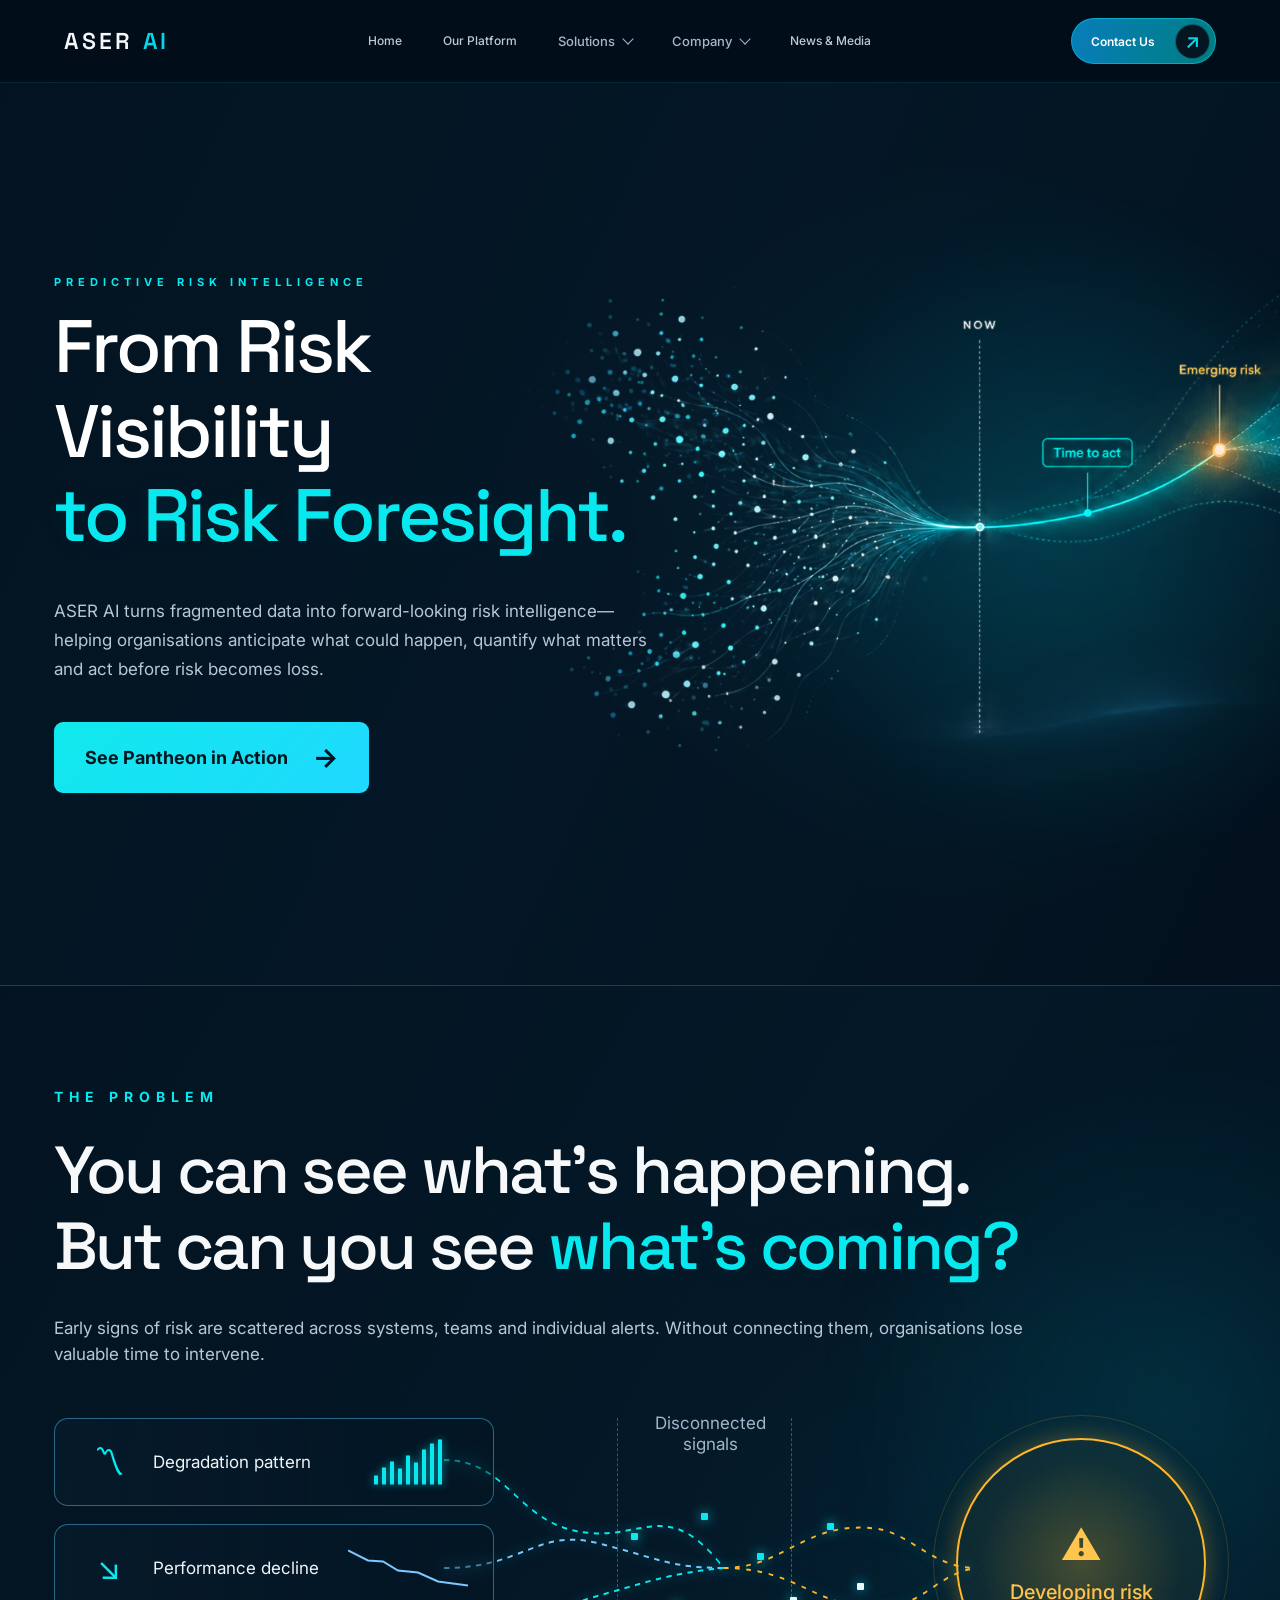
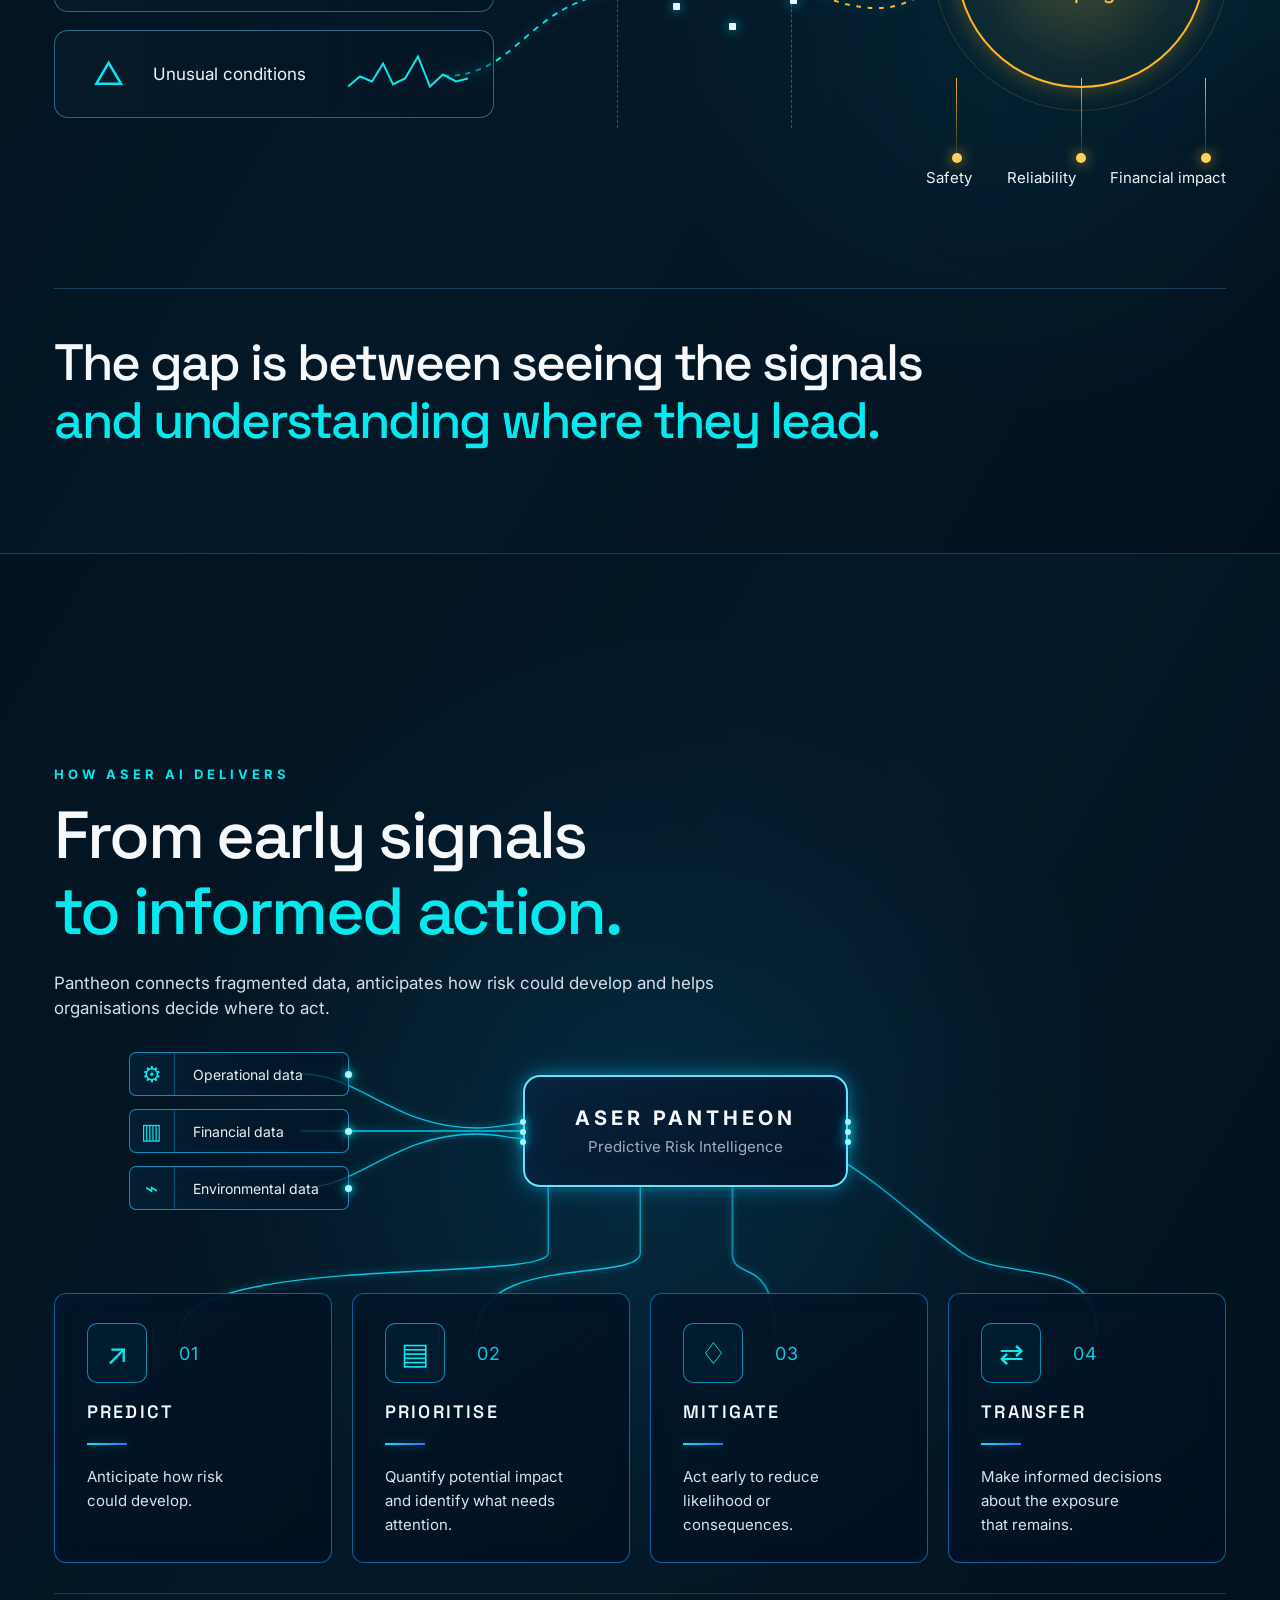
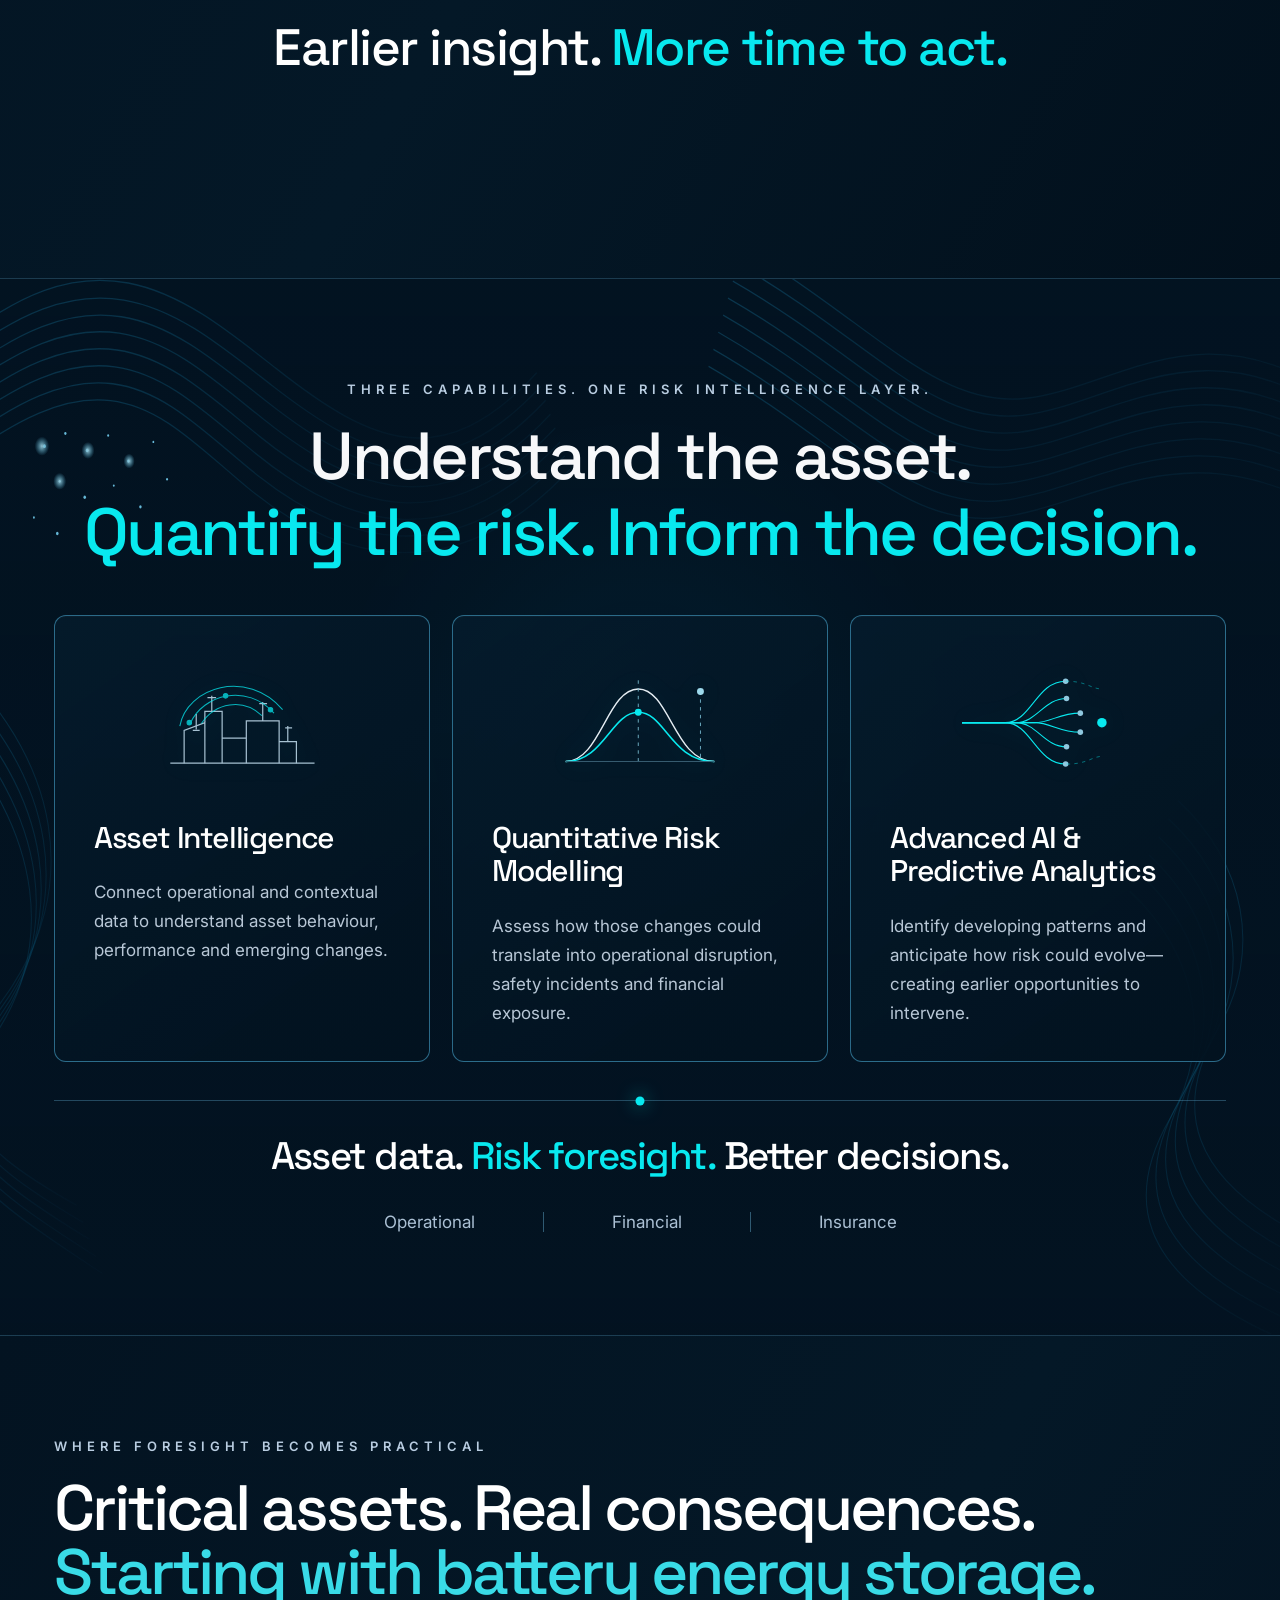
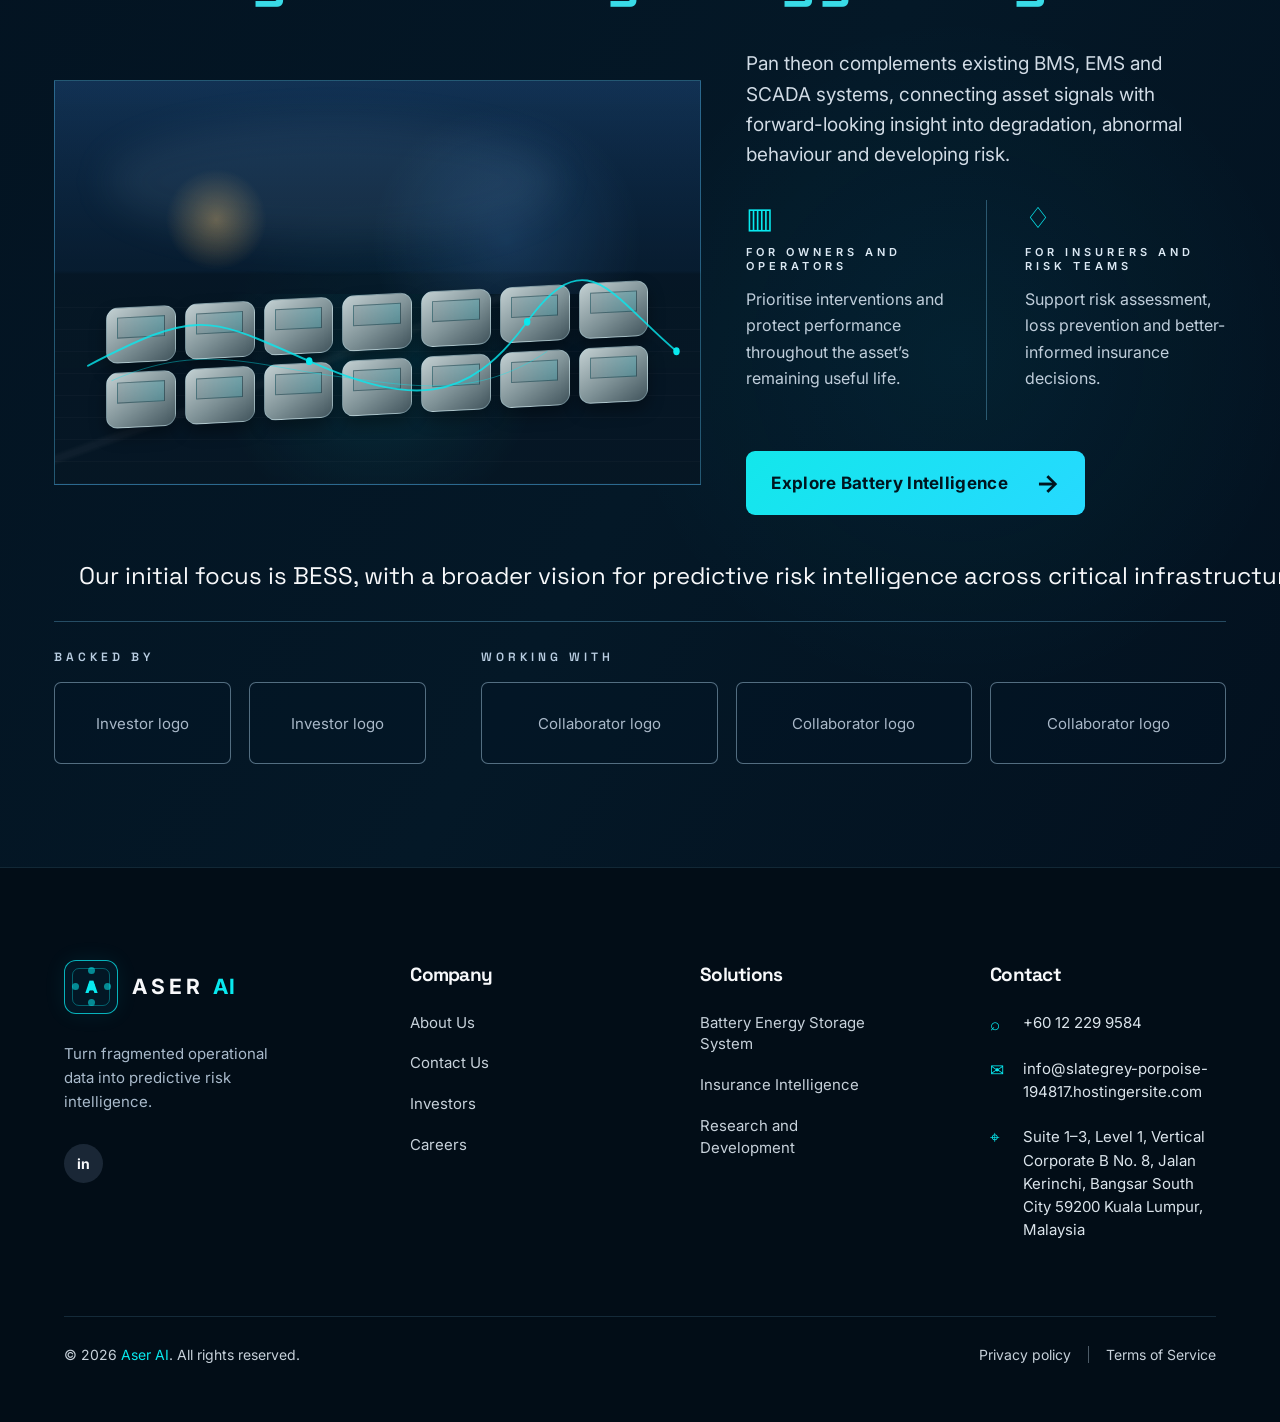
==== index.html @ 5969e53f "create new page about us with images" ====
<!DOCTYPE html>
<html lang="en">

<head>
    <meta charset="UTF-8">
    <meta name="viewport" content="width=device-width, initial-scale=1.0">
    <meta name="theme-color" content="#031321">
    <title>ASER AI | Predictive Risk Intelligence</title>
    <link rel="preconnect" href="https://fonts.googleapis.com">
    <link rel="preconnect" href="https://fonts.gstatic.com" crossorigin>
    <link
        href="https://fonts.googleapis.com/css2?family=Inter:wght@400;500;600;700&family=Space+Grotesk:wght@400;500;600;700&family=Playfair+Display:wght@400;500;600&display=swap"
        rel="stylesheet">
    <link rel="stylesheet" href="./style/main.css">
    <link rel="stylesheet" href="./style/responsive.css">
</head>

<body>

    <header class="site-header">

        <a href="./index.html" class="logo" aria-label="ASER AI Home">
            ASER <span>AI</span>
        </a>

        <nav class="main-nav" id="mainNavigation">

            <a href="./index.html" class="nav-link">Home</a>

            <a href="./platform.html" class="nav-link">Our Platform</a>


            <!-- SOLUTIONS DROPDOWN -->
            <div class="nav-dropdown">

                <button class="nav-dropdown-toggle" type="button" aria-expanded="false" aria-controls="solutionsMenu">
                    Solutions
                    <span class="nav-chevron"></span>
                </button>

                <div class="nav-dropdown-menu" id="solutionsMenu">

                    <a href="./operational-intelligence.html">
                        Battery Energy Storage System
                    </a>

                    <a href="./insurance-intelligence.html">
                        Insurance Intelligence
                    </a>

                    <a href="./research-development.html">
                        Research &amp; Development
                    </a>

                </div>

            </div>


            <!-- COMPANY DROPDOWN -->
            <div class="nav-dropdown">

                <button class="nav-dropdown-toggle" type="button" aria-expanded="false" aria-controls="companyMenu">
                    Company
                    <span class="nav-chevron"></span>
                </button>

                <div class="nav-dropdown-menu" id="companyMenu">

                    <a href="./about-us.html">
                        The Aser AI Way
                    </a>

                    <a href="./team">
                        Our Leadership
                    </a>

                    <a href="./careers">
                        Careers
                    </a>

                    <a href="./investors">
                        Investors
                    </a>

                </div>

            </div>


            <a href="./news-media.html" class="nav-link">News &amp; Media</a>

        </nav>


        <a href="mailto:info@aser.ai" class="nav-contact">

            <span>Contact Us</span>

            <span class="contact-arrow">
                ↗
            </span>

        </a>


        <!-- MOBILE TOGGLE -->
        <button class="site-menu-toggle" type="button" aria-label="Open navigation" aria-expanded="false"
            aria-controls="mainNavigation">
            <span></span>
            <span></span>
        </button>

    </header>

    <main>
        <section class="hero">

            <div class="particles">
                <span class="particle p1"></span>
                <span class="particle p2"></span>
                <span class="particle p3"></span>
                <span class="particle p4"></span>
                <span class="particle p5"></span>
                <span class="particle p6"></span>
                <span class="particle p7"></span>
                <span class="particle p8"></span>
            </div>

            <div class="hero-content">

                <div class="eyebrow">
                    PREDICTIVE RISK INTELLIGENCE
                </div>

                <h1 class="hero-title">
                    From Risk<br>
                    Visibility
                    <span class="cyan">
                        to Risk Foresight.
                    </span>
                </h1>

                <p class="hero-description">
                    ASER AI turns fragmented data into forward-looking
                    risk intelligence—helping organisations anticipate
                    what could happen, quantify what matters and act
                    before risk becomes loss.
                </p>

                <a href="#" class="hero-button">
                    See Pantheon in Action
                    <span>→</span>
                </a>

            </div>

            <div class="hero-art">
                <img src="./assets/images/homeHerosection.png" alt="ASER AI Risk Foresight">
            </div>

            <!-- <div class="hero-bottom">

                <div class="bottom-item">
                    <div class="icon">◉</div>
                    <span>PREDICT</span>
                </div>

                <div class="bottom-item">
                    <div class="icon">▥</div>
                    <span>PRIORITISE</span>
                </div>

                <div class="bottom-item">
                    <div class="icon">♢</div>
                    <span>MITIGATE</span>
                </div>

                <div class="bottom-item">
                    <div class="icon">↗</div>
                    <span>TRANSFER</span>
                </div>

            </div> -->

        </section>

        <section class="problem-section">

            <div class="problem-content">

                <div class="problem-eyebrow">
                    THE PROBLEM
                </div>

                <h2 class="problem-title">
                    You can see what’s happening.<br>
                    But can you see
                    <span class="cyan">what’s coming?</span>
                </h2>

                <p class="problem-description">
                    Early signs of risk are scattered across systems, teams and
                    individual alerts. Without connecting them, organisations lose
                    valuable time to intervene.
                </p>


                <!-- DIAGRAM -->

                <div class="problem-visual">

                    <!-- LEFT CARDS -->

                    <div class="signal-cards">

                        <div class="signal-card">

                            <div class="signal-icon">
                                〽
                            </div>

                            <div class="signal-text">
                                Degradation pattern
                            </div>

                            <div class="mini-graph">
                                <div class="graph-bars">
                                    <span></span>
                                    <span></span>
                                    <span></span>
                                    <span></span>
                                    <span></span>
                                    <span></span>
                                    <span></span>
                                    <span></span>
                                    <span></span>
                                </div>
                            </div>

                        </div>


                        <div class="signal-card">

                            <div class="signal-icon">
                                ↘
                            </div>

                            <div class="signal-text">
                                Performance decline
                            </div>

                            <div class="mini-graph">
                                <svg viewBox="0 0 120 45" width="120" height="45">
                                    <polyline points="0,5 20,15 35,16 50,25 70,27 90,36 120,40" fill="none"
                                        stroke="#7bc9ff" stroke-width="2" />
                                </svg>
                            </div>

                        </div>


                        <div class="signal-card">

                            <div class="signal-icon">
                                △
                            </div>

                            <div class="signal-text">
                                Unusual conditions
                            </div>

                            <div class="mini-graph">
                                <svg viewBox="0 0 120 45" width="120" height="45">
                                    <polyline points="0,35 12,25 24,30 35,12 45,33 57,27 70,5 82,35 95,23 108,30 120,27"
                                        fill="none" stroke="#08e9ef" stroke-width="2" />
                                </svg>
                            </div>

                        </div>

                    </div>


                    <!-- CONNECTING LINES -->

                    <div class="signal-flow">

                        <svg class="flow-svg" viewBox="0 0 800 300" preserveAspectRatio="none">

                            <path class="flow-line" d="M0 42
                           C100 42 110 110 220 115
                           C300 120 340 80 420 150" />

                            <path class="flow-line blue" d="M0 150
                           C120 150 140 110 230 125
                           C320 140 340 150 420 150" />

                            <path class="flow-line" d="M0 258
                           C100 258 120 200 220 180
                           C300 165 340 155 420 150" />

                            <path class="flow-line orange" d="M420 150
                           C510 150 540 105 640 110
                           C700 112 730 150 800 150" />

                            <path class="flow-line orange" d="M420 150
                           C530 150 560 190 650 190
                           C720 190 740 155 800 150" />

                        </svg>

                    </div>


                    <!-- DISCONNECTED SIGNAL MARKERS -->

                    <div class="disconnected">

                        <div class="disconnected-label">
                            Disconnected<br>
                            signals
                        </div>

                    </div>


                    <!-- FLOATING PARTICLES -->

                    <div class="signal-particles">

                        <span class="signal-particle"></span>
                        <span class="signal-particle white"></span>
                        <span class="signal-particle"></span>
                        <span class="signal-particle white"></span>
                        <span class="signal-particle"></span>
                        <span class="signal-particle white"></span>
                        <span class="signal-particle"></span>
                        <span class="signal-particle white"></span>

                    </div>


                    <!-- DEVELOPING RISK -->

                    <div class="risk-node">

                        <div class="risk-warning">
                            ⚠
                        </div>

                        <div class="risk-title">
                            Developing risk
                        </div>

                    </div>


                    <!-- RISK CONNECTIONS -->

                    <div class="risk-connections">

                        <div class="risk-connection"></div>
                        <div class="risk-connection"></div>
                        <div class="risk-connection"></div>

                    </div>


                    <!-- RISK LABELS -->

                    <div class="risk-labels">

                        <span>Safety</span>
                        <span>Reliability</span>
                        <span>Financial impact</span>

                    </div>

                </div>


                <!-- DIVIDER -->

                <div class="problem-divider"></div>


                <!-- BOTTOM STATEMENT -->

                <h3 class="problem-statement">

                    The gap is between seeing the signals<br>
                    <span class="cyan">
                        and understanding where they lead.
                    </span>

                </h3>

            </div>

        </section>

        <section class="aser3-section" id="aser-delivery">
            <div class="aser3-wrap">
                <div class="aser3-heading">
                    <div class="aser3-eyebrow">HOW ASER AI DELIVERS</div>
                    <h2>From early signals<br><span>to informed action.</span></h2>
                    <p>Pantheon connects fragmented data, anticipates how risk could develop and helps organisations
                        decide where to act.</p>
                </div>

                <div class="aser3-diagram">
                    <div class="aser3-inputs">
                        <div class="aser3-input"><span class="aser3-input-icon">⚙</span><span>Operational
                                data</span><i></i></div>
                        <div class="aser3-input"><span class="aser3-input-icon">▥</span><span>Financial
                                data</span><i></i></div>
                        <div class="aser3-input"><span class="aser3-input-icon">⌁</span><span>Environmental
                                data</span><i></i></div>
                    </div>

                    <svg class="aser3-lines aser3-desktop" viewBox="0 0 1400 440" preserveAspectRatio="none"
                        aria-hidden="true">
                        <!-- DATA INPUTS → PANTHEON -->
                        <path class="aser3-line aser3-l1" d="M295 26 C365 26 405 80 505 80 C530 80 548 75 565 75" />
                        <path class="aser3-line aser3-l2" d="M295 83 C390 83 455 83 565 83" />
                        <path class="aser3-line aser3-l3" d="M295 140 C365 140 405 86 505 86 C530 86 548 91 565 91" />

                        <!-- PANTHEON → ACTION CARDS -->
                        <path class="aser3-line aser3-c1"
                            d="M590 139 C590 190 590 205 590 205 C590 235 150 205 150 285" />
                        <path class="aser3-line aser3-c2"
                            d="M700 139 C700 190 700 205 700 205 C700 235 505 205 505 285" />
                        <path class="aser3-line aser3-c3"
                            d="M810 139 C810 190 810 205 810 205 C810 235 860 205 860 285" />
                        <path class="aser3-line aser3-c4"
                            d="M835 84 C930 84 1010 160 1085 205 C1135 235 1245 205 1245 285" />
                    </svg>

                    <div class="aser3-core">
                        <div class="aser3-core-glow"></div>
                        <strong>ASER PANTHEON</strong>
                        <span>Predictive Risk Intelligence</span>
                        <b class="aser3-port p1"></b><b class="aser3-port p2"></b><b class="aser3-port p3"></b>
                        <b class="aser3-port r1"></b><b class="aser3-port r2"></b><b class="aser3-port r3"></b>
                    </div>

                    <div class="aser3-cards">
                        <article class="aser3-card">
                            <div class="aser3-cardtop">
                                <div class="aser3-icon">↗</div><span>01</span>
                            </div>
                            <h3>PREDICT</h3>
                            <div class="aser3-rule"></div>
                            <p>Anticipate how risk<br>could develop.</p>
                        </article>
                        <article class="aser3-card">
                            <div class="aser3-cardtop">
                                <div class="aser3-icon">▤</div><span>02</span>
                            </div>
                            <h3>PRIORITISE</h3>
                            <div class="aser3-rule"></div>
                            <p>Quantify potential impact<br>and identify what needs<br>attention.</p>
                        </article>
                        <article class="aser3-card">
                            <div class="aser3-cardtop">
                                <div class="aser3-icon">♢</div><span>03</span>
                            </div>
                            <h3>MITIGATE</h3>
                            <div class="aser3-rule"></div>
                            <p>Act early to reduce<br>likelihood or<br>consequences.</p>
                        </article>
                        <article class="aser3-card">
                            <div class="aser3-cardtop">
                                <div class="aser3-icon">⇄</div><span>04</span>
                            </div>
                            <h3>TRANSFER</h3>
                            <div class="aser3-rule"></div>
                            <p>Make informed decisions<br>about the exposure<br>that remains.</p>
                        </article>
                    </div>
                </div>

                <div class="aser3-bottom">
                    <div></div>
                    <h3>Earlier insight. <span>More time to act.</span></h3>
                </div>
            </div>
        </section>

        <section class="aser4-section" id="capabilities">

            <div class="aser4-reference-bg" aria-hidden="true">
                <svg viewBox="0 0 1586 992" preserveAspectRatio="none">
                    <defs>
                        <linearGradient id="a4WaveFade" x1="0" y1="0" x2="1" y2="1">
                            <stop offset="0" stop-color="#1b8fbd" stop-opacity=".34" />
                            <stop offset=".52" stop-color="#0a7ca9" stop-opacity=".22" />
                            <stop offset="1" stop-color="#0a5c83" stop-opacity=".05" />
                        </linearGradient>
                        <radialGradient id="a4DotGlow">
                            <stop offset="0" stop-color="#b7efff" stop-opacity=".95" />
                            <stop offset="1" stop-color="#5ac9ef" stop-opacity="0" />
                        </radialGradient>
                    </defs>

                    <!-- flowing technical wave system -->
                    <g fill="none" stroke="url(#a4WaveFade)" stroke-width="1.25">
                        <path d="M-70 72 C115 -55 225 14 342 84 S548 185 665 88" />
                        <path d="M-70 88 C120 -38 220 31 337 100 S548 200 670 101" />
                        <path d="M-70 104 C124 -22 216 47 332 116 S550 216 676 114" />
                        <path d="M-70 120 C126 -7 213 63 327 132 S553 232 682 127" />
                        <path d="M-70 136 C128 9 209 79 322 148 S555 247 688 140" />
                        <path d="M-70 152 C130 25 205 95 317 164 S557 263 694 153" />
                        <path d="M-70 168 C132 41 201 111 312 180 S560 279 700 166" />
                        <path d="M-70 184 C134 57 197 127 307 196 S563 295 706 179" />

                        <path d="M920 -30 C1082 42 1160 122 1272 112 S1488 24 1658 112" />
                        <path d="M914 -14 C1077 57 1155 138 1267 128 S1486 39 1658 128" />
                        <path d="M908 2 C1071 73 1150 154 1262 144 S1484 55 1658 144" />
                        <path d="M902 18 C1065 89 1144 170 1257 160 S1482 71 1658 160" />
                        <path d="M896 34 C1059 105 1138 186 1252 176 S1480 87 1658 176" />
                        <path d="M890 50 C1053 121 1132 202 1247 192 S1478 103 1658 192" />
                        <path d="M884 66 C1047 137 1126 218 1242 208 S1476 119 1658 208" />
                        <path d="M878 82 C1041 153 1120 234 1237 224 S1474 135 1658 224" />

                        <path d="M-70 350 C80 450 100 575 7 673 S-45 810 95 870" />
                        <path d="M-70 367 C73 466 94 590 0 686 S-38 823 103 886" />
                        <path d="M-70 384 C66 482 88 605 -7 699 S-31 836 111 902" />
                        <path d="M-70 401 C59 498 82 620 -14 712 S-24 849 119 918" />
                        <path d="M-70 418 C52 514 76 635 -21 725 S-17 862 127 934" />

                        <path d="M1460 490 C1542 548 1565 631 1510 703 S1465 846 1635 906" />
                        <path d="M1448 507 C1530 565 1553 648 1498 720 S1453 863 1623 923" />
                        <path d="M1436 524 C1518 582 1541 665 1486 737 S1441 880 1611 940" />
                        <path d="M1424 541 C1506 599 1529 682 1474 754 S1429 897 1599 957" />
                        <path d="M1412 558 C1494 616 1517 699 1462 771 S1417 914 1587 974" />
                        <path d="M1400 575 C1482 633 1505 716 1450 788 S1405 931 1575 991" />
                    </g>

                    <!-- small data points, concentrated like the reference -->
                    <g fill="#7bdcff">
                        <circle cx="55" cy="157" r="1.8" />
                        <circle cx="81" cy="145" r="1.4" />
                        <circle cx="108" cy="161" r="1.7" />
                        <circle cx="134" cy="147" r="1.2" />
                        <circle cx="159" cy="171" r="1.5" />
                        <circle cx="190" cy="153" r="1.1" />
                        <circle cx="74" cy="190" r="1.3" />
                        <circle cx="105" cy="205" r="1.6" />
                        <circle cx="141" cy="194" r="1.1" />
                        <circle cx="174" cy="214" r="1.5" />
                        <circle cx="207" cy="188" r="1.2" />
                        <circle cx="42" cy="224" r="1.1" />
                        <circle cx="71" cy="239" r="1.6" />
                        <circle cx="112" cy="229" r="1.1" />
                        <circle cx="151" cy="247" r="1.4" />
                        <circle cx="193" cy="236" r="1.2" />
                    </g>
                    <g fill="url(#a4DotGlow)">
                        <circle cx="52" cy="157" r="9" />
                        <circle cx="109" cy="161" r="8" />
                        <circle cx="160" cy="171" r="7" />
                        <circle cx="74" cy="190" r="8" />
                    </g>
                </svg>
            </div>
            <div class="aser4-particles"></div>
            <div class="aser4-inner">
                <div class="aser4-heading">
                    <div class="aser4-eyebrow">THREE CAPABILITIES. ONE RISK INTELLIGENCE LAYER.</div>
                    <h2 class="aser4-title">
                        Understand the asset.<br>
                        <span>Quantify the risk. Inform the decision.</span>
                    </h2>
                </div>

                <div class="aser4-grid">
                    <article class="aser4-card">
                        <div class="aser4-visual">
                            <svg viewBox="0 0 220 150" fill="none" aria-hidden="true">
                                <g stroke="#b9d4e5" stroke-width="1.4" opacity=".9">
                                    <path d="M27 121h167" />
                                    <path
                                        d="M43 121V83l24-9v47M67 121V61h20v60M87 121V92h28v29M115 121V72h38v49M153 121V96h20v25" />
                                    <path d="M57 82v-18M75 61V43M134 72V50M163 96V78" />
                                    <path d="M53 83h8M70 45h10M130 52h9M160 80h8" />
                                </g>
                                <g stroke="#08e9ef" stroke-width="1.2" opacity=".75">
                                    <path d="M38 78c8-45 78-67 119-19" />
                                    <path d="M50 75c15-34 66-47 97-12" />
                                    <path d="M63 75c16-24 48-30 70-9" />
                                    <circle cx="49" cy="74" r="2.6" fill="#08e9ef" />
                                    <circle cx="91" cy="43" r="2.6" fill="#08e9ef" />
                                    <circle cx="143" cy="59" r="2.6" fill="#08e9ef" />
                                </g>
                            </svg>
                        </div>
                        <h3>Asset Intelligence</h3>
                        <p>Connect operational and contextual data to understand asset behaviour, performance and
                            emerging changes.</p>
                    </article>

                    <article class="aser4-card">
                        <div class="aser4-visual">
                            <svg viewBox="0 0 220 150" fill="none" aria-hidden="true">
                                <path d="M24 119H196" stroke="#63869c" stroke-width="1" />
                                <path d="M24 119C64 119 72 35 108 35s42 84 88 84" stroke="#e5edf3" stroke-width="1.6" />
                                <path d="M24 119C68 119 77 62 108 62s38 57 88 57" stroke="#08e9ef" stroke-width="1.8" />
                                <path d="M108 25v94M180 38v81" stroke="#79bfd4" stroke-width="1"
                                    stroke-dasharray="4 5" />
                                <circle cx="108" cy="62" r="4" fill="#08e9ef" />
                                <circle cx="180" cy="38" r="4" fill="#9dd9ec" />
                                <path d="M24 119H196" stroke="#31586c" stroke-width="1" />
                            </svg>
                        </div>
                        <h3>Quantitative Risk Modelling</h3>
                        <p>Assess how those changes could translate into operational disruption, safety incidents and
                            financial exposure.</p>
                    </article>

                    <article class="aser4-card">
                        <div class="aser4-visual">
                            <svg viewBox="0 0 220 150" fill="none" aria-hidden="true">
                                <g stroke="#08e9ef" stroke-width="1.2">
                                    <path d="M22 74h50c30 0 36-48 70-48" />
                                    <path d="M22 74h62c25 0 33-28 59-28" />
                                    <path d="M22 74h84c19 0 28-11 53-11" />
                                    <path d="M22 74h84c19 0 28 11 53 11" />
                                    <path d="M22 74h62c25 0 33 28 59 28" />
                                    <path d="M22 74h50c30 0 36 48 70 48" />
                                </g>
                                <g fill="#8fc8df">
                                    <circle cx="142" cy="26" r="3.2" />
                                    <circle cx="143" cy="46" r="3.2" />
                                    <circle cx="159" cy="63" r="3.2" />
                                    <circle cx="159" cy="85" r="3.2" />
                                    <circle cx="143" cy="102" r="3.2" />
                                    <circle cx="142" cy="122" r="3.2" />
                                </g>
                                <circle cx="184" cy="74" r="5.5" fill="#08e9ef"
                                    style="animation:aser5Pulse 2s infinite" />
                                <path d="M142 26c25 0 29 9 42 9M143 122c25 0 29-9 42-9" stroke="#08e9ef"
                                    stroke-dasharray="4 5" opacity=".5" />
                            </svg>
                        </div>
                        <h3>Advanced AI &amp;<br>Predictive Analytics</h3>
                        <p>Identify developing patterns and anticipate how risk could evolve—creating earlier
                            opportunities to intervene.</p>
                    </article>
                </div>

                <div class="aser4-divider"></div>
                <div class="aser4-bottom">
                    <h3>Asset data. <span>Risk foresight.</span> Better decisions.</h3>
                    <div class="aser4-sectors">
                        <span>Operational</span>
                        <span>Financial</span>
                        <span>Insurance</span>
                    </div>
                </div>
            </div>
        </section>

        <section class="aser5-section" id="critical-assets">
            <div class="aser5-inner">
                <div class="aser5-eyebrow">WHERE FORESIGHT BECOMES PRACTICAL</div>
                <h2 class="aser5-title">
                    Critical assets. Real consequences.
                    <span>Starting with battery energy storage.</span>
                </h2>

                <div class="aser5-main">
                    <div class="aser5-visual" aria-label="Battery energy storage site visual">
                        <div class="aser5-sky"></div>
                        <div class="aser5-cloud"></div>
                        <div class="aser5-grid">
                            <div class="aser5-unit"></div>
                            <div class="aser5-unit"></div>
                            <div class="aser5-unit"></div>
                            <div class="aser5-unit"></div>
                            <div class="aser5-unit"></div>
                            <div class="aser5-unit"></div>
                            <div class="aser5-unit"></div>
                            <div class="aser5-unit"></div>
                            <div class="aser5-unit"></div>
                            <div class="aser5-unit"></div>
                            <div class="aser5-unit"></div>
                            <div class="aser5-unit"></div>
                            <div class="aser5-unit"></div>
                            <div class="aser5-unit"></div>
                        </div>
                        <div class="aser5-lines">
                            <svg viewBox="0 0 800 410" preserveAspectRatio="none">
                                <path d="M40 290 C180 230 190 240 315 285 S510 330 585 245 S690 220 770 275" fill="none"
                                    stroke="#08e9ef" stroke-width="2" opacity=".8" />
                                <path d="M70 305 C180 265 250 290 345 300 S520 325 610 275" fill="none" stroke="#08e9ef"
                                    stroke-width="1" opacity=".45" />
                                <circle cx="315" cy="285" r="4" fill="#08e9ef" />
                                <circle cx="585" cy="245" r="4" fill="#08e9ef" />
                                <circle cx="770" cy="275" r="4" fill="#08e9ef" />
                            </svg>
                        </div>
                    </div>

                    <div class="aser5-copy">
                        <p>Pan theon complements existing BMS, EMS and SCADA systems, connecting asset signals with
                            forward-looking insight into degradation, abnormal behaviour and developing risk.</p>

                        <div class="aser5-benefits">
                            <div class="aser5-benefit">
                                <div class="aser5-icon">▥</div>
                                <div class="aser5-label">FOR OWNERS AND OPERATORS</div>
                                <p>Prioritise interventions and protect performance throughout the asset’s remaining
                                    useful life.</p>
                            </div>
                            <div class="aser5-benefit">
                                <div class="aser5-icon">♢</div>
                                <div class="aser5-label">FOR INSURERS AND RISK TEAMS</div>
                                <p>Support risk assessment, loss prevention and better-informed insurance decisions.</p>
                            </div>
                        </div>

                        <a href="#contact" class="aser5-button">Explore Battery Intelligence <span>→</span></a>
                    </div>
                </div>

                <div class="aser5-note">
                    <span>Our initial focus is BESS, with a broader vision for predictive risk intelligence across
                        critical infrastructure.</span>
                </div>

                <div class="aser5-partners">
                    <div class="aser5-partner-group">
                        <h4>BACKED BY</h4>
                        <div class="aser5-logos">
                            <div class="aser5-logo">Investor logo</div>
                            <div class="aser5-logo">Investor logo</div>
                        </div>
                    </div>
                    <div class="aser5-partner-group">
                        <h4>WORKING WITH</h4>
                        <div class="aser5-logos">
                            <div class="aser5-logo">Collaborator logo</div>
                            <div class="aser5-logo">Collaborator logo</div>
                            <div class="aser5-logo">Collaborator logo</div>
                        </div>
                    </div>
                </div>
            </div>
        </section>
    </main>

    <footer class="aser-footer">
        <div class="aser-footer-inner">

            <div class="aser-footer-main">

                <!-- BRAND -->
                <div class="aser-footer-brand">
                    <div class="aser-footer-logo-wrap">
                        <div class="aser-footer-mark" aria-hidden="true">
                            <span>A</span>
                        </div>
                        <div class="aser-footer-logo">
                            ASER <span>AI</span>
                        </div>
                    </div>

                    <p>
                        Turn fragmented operational<br>
                        data into predictive risk<br>
                        intelligence.
                    </p>

                    <a href="#" class="aser-footer-social" aria-label="LinkedIn">
                        in
                    </a>
                </div>

                <!-- COMPANY -->
                <div class="aser-footer-col">
                    <h3>Company</h3>
                    <ul>
                        <li><a href="#">About Us</a></li>
                        <li><a href="#">Contact Us</a></li>
                        <li><a href="#">Investors</a></li>
                        <li><a href="#">Careers</a></li>
                    </ul>
                </div>

                <!-- SOLUTIONS -->
                <div class="aser-footer-col aser-footer-solutions">
                    <h3>Solutions</h3>
                    <ul>
                        <li><a href="#">Battery Energy Storage<br>System</a></li>
                        <li><a href="#">Insurance Intelligence</a></li>
                        <li><a href="#">Research and<br>Development</a></li>
                    </ul>
                </div>

                <!-- CONTACT -->
                <div class="aser-footer-col aser-footer-contact-col">
                    <h3>Contact</h3>
                    <ul class="aser-footer-contact-list">
                        <li>
                            <a href="tel:+60122299584" class="aser-footer-contact-link">
                                <span class="aser-footer-contact-icon">⌕</span>
                                <span class="aser-footer-contact-text">+60 12 229 9584</span>
                            </a>
                        </li>

                        <li>
                            <a href="mailto:info@slategrey-porpoise-194817.hostingersite.com"
                                class="aser-footer-contact-link">
                                <span class="aser-footer-contact-icon">✉</span>
                                <span
                                    class="aser-footer-contact-text">info@slategrey-porpoise-194817.hostingersite.com</span>
                            </a>
                        </li>

                        <li>
                            <div class="aser-footer-contact-link">
                                <span class="aser-footer-contact-icon">⌖</span>
                                <span class="aser-footer-address">
                                    Suite 1–3, Level 1, Vertical<br>
                                    Corporate B No. 8, Jalan<br>
                                    Kerinchi, Bangsar South<br>
                                    City 59200 Kuala Lumpur,<br>
                                    Malaysia
                                </span>
                            </div>
                        </li>
                    </ul>
                </div>

            </div>

            <!-- BOTTOM BAR -->
            <div class="aser-footer-bottom">
                <p class="aser-footer-bottom-copy">
                    © 2026 <span>Aser AI</span>. All rights reserved.
                </p>

                <div class="aser-footer-legal">
                    <a href="#">Privacy policy</a>
                    <span class="aser-footer-legal-divider"></span>
                    <a href="#">Terms of Service</a>
                </div>
            </div>

        </div>
    </footer>

    <script src="./script/main.js" defer></script>
    <script>
        (() => {
            "use strict";

            const header = document.querySelector(".site-header");

            if (!header) return;

            const menuToggle = header.querySelector(".site-menu-toggle");
            const dropdowns = [...header.querySelectorAll(".nav-dropdown")];
            const dropdownButtons = dropdowns.map((item) =>
                item.querySelector(".nav-dropdown-toggle")
            );


            /* ================================================
               CLOSE ALL DROPDOWNS
            ================================================ */

            function closeDropdowns(except = null) {

                dropdowns.forEach((dropdown) => {

                    if (dropdown === except) return;

                    dropdown.classList.remove("is-open");

                    const button = dropdown.querySelector(
                        ".nav-dropdown-toggle"
                    );

                    button?.setAttribute("aria-expanded", "false");

                });

            }


            /* ================================================
               CLOSE MOBILE MENU
            ================================================ */

            function closeMobileMenu() {

                header.classList.remove("mobile-open");

                menuToggle?.classList.remove("is-active");

                menuToggle?.setAttribute("aria-expanded", "false");

                menuToggle?.setAttribute("aria-label", "Open navigation");

                closeDropdowns();

            }


            /* ================================================
               MOBILE MENU TOGGLE
            ================================================ */

            if (menuToggle) {

                menuToggle.addEventListener("click", () => {

                    const isOpen = header.classList.toggle("mobile-open");

                    menuToggle.classList.toggle("is-active", isOpen);

                    menuToggle.setAttribute(
                        "aria-expanded",
                        String(isOpen)
                    );

                    menuToggle.setAttribute(
                        "aria-label",
                        isOpen ? "Close navigation" : "Open navigation"
                    );

                    if (!isOpen) {
                        closeDropdowns();
                    }

                });

            }


            /* ================================================
               DROPDOWN TOGGLE
            ================================================ */

            dropdownButtons.forEach((button) => {

                if (!button) return;

                button.addEventListener("click", (event) => {

                    event.stopPropagation();

                    const currentDropdown = button.closest(".nav-dropdown");

                    const shouldOpen = !currentDropdown.classList.contains(
                        "is-open"
                    );

                    closeDropdowns(currentDropdown);

                    currentDropdown.classList.toggle("is-open", shouldOpen);

                    button.setAttribute(
                        "aria-expanded",
                        String(shouldOpen)
                    );

                });

            });


            /* ================================================
               CLOSE AFTER NAVIGATION
            ================================================ */

            header.querySelectorAll(".main-nav a").forEach((link) => {

                link.addEventListener("click", () => {
                    closeMobileMenu();
                });

            });


            /* ================================================
               CLICK OUTSIDE
            ================================================ */

            document.addEventListener("pointerdown", (event) => {

                if (!header.contains(event.target)) {

                    closeDropdowns();

                    closeMobileMenu();

                }

            });


            /* ================================================
               ESCAPE KEY
            ================================================ */

            document.addEventListener("keydown", (event) => {

                if (event.key !== "Escape") return;

                closeDropdowns();
                closeMobileMenu();

            });


            /* ================================================
               RESPONSIVE STATE RESET
            ================================================ */

            const mobileBreakpoint = window.matchMedia("(max-width: 760px)");

            mobileBreakpoint.addEventListener("change", () => {
                closeMobileMenu();
            });


            /* ================================================
               KEYBOARD DROPDOWN NAVIGATION
            ================================================ */

            dropdownButtons.forEach((button) => {

                button?.addEventListener("keydown", (event) => {

                    if (event.key !== "ArrowDown") return;

                    event.preventDefault();

                    const dropdown = button.closest(".nav-dropdown");

                    closeDropdowns(dropdown);

                    dropdown.classList.add("is-open");

                    button.setAttribute("aria-expanded", "true");

                    dropdown.querySelector(".nav-dropdown-menu a")?.focus();

                });

            });

        })();
    </script>
</body>

</html>
---- style/main.css ----
/* =========================================================
   ASER AI — SHARED DESIGN SYSTEM
   One stylesheet for every page. Responsive rules live in
   ./responsive.css and are loaded after this file.
========================================================= */

:root {
    --aser-font-body: "Inter", Arial, sans-serif;
    --aser-font-heading: "Space Grotesk", "Inter", sans-serif;
    --aser-bg: #031321;
    --aser-bg-deep: #020d18;
    --aser-cyan: #08e9ef;
    --aser-cyan-bright: #24d8ff;
    --aser-text: #f7f8fa;
    --aser-muted: #a9bacb;
    --aser-line: rgba(91, 161, 196, .28);
}

html {
    scroll-behavior: smooth;
}

body {
    font-family: var(--aser-font-body);
}

h1,
h2,
h3,
h4,
h5,
h6,
.hero-title,
.problem-title,
.problem-statement,
.aser3-heading h2,
.aser4-heading h2,
.aser5-heading h2,
.pantheon-hero h1,
.section-heading h2,
.capability-card h3,
.bess-content h2,
.closing-content h2 {
    font-family: var(--aser-font-heading), sans-serif;
    letter-spacing: -0.035em;
}

* {
    margin: 0;
    padding: 0;
    box-sizing: border-box;
}

:root {
    --bg: #031321;
    --bg2: #061b2c;
    --cyan: #08e9ef;
    --cyan2: #24d8ff;
    --white: #f7f8fa;
    --muted: #a9bacb;
    --line: rgba(91, 161, 196, .28);
}

body {
    background: var(--bg);
    color: var(--white) !important;
    font-family: "Inter", sans-serif;
    overflow-x: hidden;
}

/* =========================
   HEADER
========================= */

header {
    height: 88px;
    width: 100%;
    border-bottom: 1px solid var(--line);
    display: flex;
    align-items: center;
    padding: 0 4.2%;
    position: relative;
    z-index: 20;
    background: rgba(3, 19, 33, .88);
    backdrop-filter: blur(16px);
}

.logo {
    font-size: 30px;
    font-weight: 600;
    letter-spacing: 9px;
    white-space: nowrap;
}

.logo span {
    color: var(--cyan);
    letter-spacing: 2px;
    margin-left: 5px;
}

nav {
    display: flex;
    gap: 55px;
    margin: auto;
}

nav a {
    color: #e6edf4;
    text-decoration: none;
    font-size: 17px;
    transition: .3s ease;
}

nav a:hover {
    color: var(--cyan);
}

.contact {
    border: 1px solid var(--cyan);
    border-radius: 30px;
    padding: 11px 27px;
    color: white;
    text-decoration: none;
    transition: .35s ease;
}

.contact:hover {
    background: var(--cyan);
    color: #00121c;
    box-shadow: 0 0 30px rgba(8, 233, 239, .35);
}


/* =========================
   HERO
========================= */

.hero {
    min-height: calc(110vh - 88px);
    position: relative;
    display: flex;
    align-items: center;
    overflow: hidden;
    isolation: isolate;
    background:
        radial-gradient(circle at 78% 50%,
            rgba(0, 221, 255, .08),
            transparent 35%),
        linear-gradient(115deg,
            #031321 0%,
            #041726 48%,
            #03111e 100%);
}

/* ambient glow */

.hero::before {
    content: "";
    position: absolute;
    width: 700px;
    height: 700px;
    right: -150px;
    top: 50%;
    transform: translateY(-50%);
    background: radial-gradient(circle,
            rgba(0, 229, 255, .13),
            transparent 65%);
    filter: blur(30px);
    z-index: -2;
    animation: breathe 6s ease-in-out infinite;
}

.hero::after {
    content: "";
    position: absolute;
    inset: 0;
    background-image:
        radial-gradient(circle, rgba(30, 220, 255, .25) 1px, transparent 1px);
    background-size: 90px 90px;
    opacity: .12;
    mask-image: linear-gradient(to right,
            transparent,
            black 50%,
            transparent);
    animation: gridMove 20s linear infinite;
    pointer-events: none;
}


/* =========================
   CONTENT
========================= */

.hero-content {
    width: 48%;
    margin-left: 4.2%;
    position: relative;
    z-index: 5;
    padding: 120px 0;
}

.eyebrow {
    color: var(--cyan);
    font-size: 14px;
    font-weight: 700;
    letter-spacing: 6px;
    margin-bottom: 28px;
    opacity: 0;
    animation: fadeUp .8s .2s forwards;
}

.hero-title {
    font-size: clamp(58px, 5.8vw, 105px);
    line-height: 1;
    letter-spacing: -4px;
    font-weight: 700;
    margin-bottom: 38px;
    opacity: 0;
    animation: fadeUp 1s .35s forwards;
    color: #fff;
}

.hero-title .cyan {
    color: var(--cyan);
    display: block;
    text-shadow:
        0 0 25px rgba(8, 233, 239, .08);
}

.hero-description {
    max-width: 700px;
    font-size: clamp(17px, 1.2vw, 22px);
    line-height: 1.55;
    color: #b8c7d6;
    margin-bottom: 38px;
    opacity: 0;
    animation: fadeUp .9s .5s forwards;
}

.hero-button {
    display: inline-flex;
    align-items: center;
    gap: 25px;
    background: linear-gradient(135deg,
            #10e9ec,
            #20d9ff);
    color: #00151f;
    font-weight: 700;
    padding: 19px 31px;
    border-radius: 9px;
    text-decoration: none;
    font-size: 18px;
    transition: .35s ease;
    box-shadow:
        0 0 0 rgba(0, 240, 255, 0);
    opacity: 0;
    animation:
        fadeUp .9s .65s forwards,
        buttonGlow 3s 2s infinite;
}

.hero-button span {
    font-size: 27px;
    transition: .3s;
}

.hero-button:hover {
    transform: translateY(-4px);
    box-shadow:
        0 12px 40px rgba(0, 231, 255, .28);
}

.hero-button:hover span {
    transform: translateX(7px);
}


/* =========================
   HERO IMAGE
========================= */

.hero-art {
    position: absolute;
    width: 100%;
    right: -4%;
    top: 50%;
    transform:
        translateY(-50%) translateX(0);
    z-index: 1;
    pointer-events: none;
    animation: heroFloat 7s ease-in-out infinite;
}

.hero-art img {
    width: 100%;
    display: block;
    object-fit: contain;

    /* removes some harsh edges */
    filter:
        drop-shadow(0 0 35px rgba(0, 220, 255, .08)) saturate(1.05);
}

/* animated cyan light sweep */

.hero-art::after {
    content: "";
    position: absolute;
    width: 4px;
    height: 120%;
    top: -10%;
    left: 48%;
    background: linear-gradient(transparent,
            rgba(0, 255, 255, .5),
            transparent);
    filter: blur(12px);
    opacity: 0;
    animation: scan 5s ease-in-out infinite;
}


/* =========================
   FLOATING PARTICLES
========================= */

.particles {
    position: absolute;
    inset: 0;
    pointer-events: none;
    z-index: 0;
}

.particle {
    position: absolute;
    width: 4px;
    height: 4px;
    border-radius: 50%;
    background: var(--cyan);
    box-shadow: 0 0 15px var(--cyan);
    opacity: 0;
    animation: particleFloat linear infinite;
}

.p1 {
    left: 52%;
    top: 28%;
    animation-duration: 5s;
}

.p2 {
    left: 58%;
    top: 42%;
    animation-duration: 7s;
}

.p3 {
    left: 63%;
    top: 22%;
    animation-duration: 6s;
}

.p4 {
    left: 68%;
    top: 58%;
    animation-duration: 8s;
}

.p5 {
    left: 74%;
    top: 31%;
    animation-duration: 5.5s;
}

.p6 {
    left: 80%;
    top: 65%;
    animation-duration: 7.5s;
}

.p7 {
    left: 88%;
    top: 40%;
    animation-duration: 6.5s;
}

.p8 {
    left: 91%;
    top: 72%;
    animation-duration: 8.5s;
}


/* =========================
   BOTTOM NAV
========================= */

.hero-bottom {
    position: absolute;
    bottom: 0;
    left: 0;
    width: 100%;
    height: 105px;
    border-top: 1px solid var(--line);
    display: grid;
    grid-template-columns: repeat(4, 1fr);
    background: rgba(2, 16, 28, .72);
    backdrop-filter: blur(12px);
    z-index: 10;
}

.bottom-item {
    display: flex;
    align-items: center;
    justify-content: center;
    gap: 24px;
    border-right: 1px solid var(--line);
    color: #eef7ff;
    letter-spacing: 4px;
    font-size: 15px;
    font-weight: 600;
    transition: .3s ease;
}

.bottom-item:last-child {
    border-right: none;
}

.bottom-item:hover {
    background: rgba(8, 233, 239, .05);
    color: var(--cyan);
}

.icon {
    width: 40px;
    height: 40px;
    display: grid;
    place-items: center;
    color: var(--cyan);
    font-size: 27px;
}


/* =========================
   ANIMATIONS
========================= */

@keyframes fadeUp {
    from {
        opacity: 0;
        transform: translateY(35px);
    }

    to {
        opacity: 1;
        transform: translateY(0);
    }
}

@keyframes heroFloat {

    0%,
    100% {
        transform: translateY(-50%) translateX(0);
    }

    50% {
        transform: translateY(-51%) translateX(-10px);
    }
}

@keyframes breathe {

    0%,
    100% {
        opacity: .55;
        transform: translateY(-50%) scale(1);
    }

    50% {
        opacity: 1;
        transform: translateY(-50%) scale(1.1);
    }
}

@keyframes buttonGlow {

    0%,
    100% {
        box-shadow: 0 0 0 rgba(0, 240, 255, 0);
    }

    50% {
        box-shadow:
            0 0 35px rgba(0, 240, 255, .22);
    }
}

@keyframes scan {
    0% {
        left: 35%;
        opacity: 0;
    }

    20% {
        opacity: .7;
    }

    60% {
        opacity: .2;
    }

    100% {
        left: 75%;
        opacity: 0;
    }
}

@keyframes gridMove {
    from {
        transform: translateX(0);
    }

    to {
        transform: translateX(90px);
    }
}

@keyframes particleFloat {
    0% {
        opacity: 0;
        transform: translateY(40px) scale(.5);
    }

    20% {
        opacity: .7;
    }

    80% {
        opacity: .3;
    }

    100% {
        opacity: 0;
        transform: translateY(-100px) scale(1.5);
    }
}


/* =========================
   TABLET
========================= */




/* =========================
   MOBILE
========================= */




/* =========================
   SMALL MOBILE
========================= */




/* =========================================================
   SECOND SECTION — THE PROBLEM
========================================================= */

.problem-section {
    position: relative;
    min-height: 950px;
    padding: 110px 4.2% 100px;
    overflow: hidden;
    isolation: isolate;

    background:
        radial-gradient(circle at 80% 55%,
            rgba(0, 220, 255, 0.07),
            transparent 32%),
        linear-gradient(120deg,
            #031321 0%,
            #041827 50%,
            #03111f 100%);

    border-top: 1px solid var(--line);
}

/* subtle background glow */
.problem-section::before {
    content: "";
    position: absolute;
    width: 700px;
    height: 700px;
    right: -250px;
    top: 35%;
    transform: translateY(-50%);

    background: radial-gradient(circle,
            rgba(0, 229, 255, 0.11),
            transparent 68%);

    filter: blur(35px);
    z-index: -2;

    animation: problemGlow 7s ease-in-out infinite;
}

/* subtle moving grid */
.problem-section::after {
    content: "";
    position: absolute;
    inset: 0;

    background-image:
        radial-gradient(circle,
            rgba(30, 220, 255, 0.2) 1px,
            transparent 1px);

    background-size: 90px 90px;
    opacity: 0.08;

    mask-image: linear-gradient(to right,
            transparent,
            black 35%,
            transparent 100%);

    animation: gridMove 22s linear infinite;

    pointer-events: none;
    z-index: -1;
}


/* =========================================================
   PROBLEM INTRO
========================================================= */

.problem-content {
    position: relative;
    z-index: 5;
    /*max-width: 1400px;*/
    margin: 0 auto;
}

.problem-eyebrow {
    color: var(--cyan);
    font-size: 14px;
    font-weight: 700;
    letter-spacing: 6px;
    margin-bottom: 28px;

    opacity: 0;
    animation: fadeUp 0.8s 0.1s forwards;
}

.problem-title {
    max-width: 1100px;

    font-family: "Space Grotesk", serif;
    font-size: clamp(52px, 5.2vw, 88px);
    line-height: 0.98;
    letter-spacing: -3px;
    font-weight: 500;

    color: #f7f8fa;

    margin-bottom: 30px;

    opacity: 0;
    animation: fadeUp 1s 0.2s forwards;
}

.problem-title .cyan {
    color: var(--cyan);

    text-shadow:
        0 0 25px rgba(8, 233, 239, 0.08);
}

.problem-description {
    max-width: 1000px;

    font-size: clamp(17px, 1.25vw, 21px);
    line-height: 1.55;

    color: #b8c7d6;

    margin-bottom: 50px;

    opacity: 0;
    animation: fadeUp 0.9s 0.35s forwards;
}


/* =========================================================
   DIAGRAM
========================================================= */

.problem-visual {
    position: relative;

    width: 100%;
    /*max-width: 1400px;*/

    min-height: 400px;

    margin: 0 auto;

    opacity: 0;
    animation: diagramReveal 1.2s 0.5s forwards;
}


/* =========================================================
   LEFT SIGNAL CARDS
========================================================= */

.signal-cards {
    position: absolute;

    left: 0;
    top: 0;

    width: 440px;

    display: flex;
    flex-direction: column;
    gap: 18px;

    z-index: 5;
}

.signal-card {
    height: 88px;

    border: 1px solid rgba(73, 169, 211, 0.55);
    border-radius: 14px;

    background:
        linear-gradient(90deg,
            rgba(7, 28, 45, 0.72),
            rgba(3, 19, 33, 0.42));

    backdrop-filter: blur(10px);

    display: flex;
    align-items: center;

    padding: 0 28px;

    position: relative;

    overflow: hidden;

    transition:
        transform 0.4s ease,
        border-color 0.4s ease,
        box-shadow 0.4s ease;
}

.signal-card::before {
    content: "";

    position: absolute;

    left: -100%;
    top: 0;

    width: 100%;
    height: 100%;

    background: linear-gradient(90deg,
            transparent,
            rgba(0, 238, 255, 0.08),
            transparent);

    animation: cardSweep 5s ease-in-out infinite;
}

.signal-card:nth-child(2)::before {
    animation-delay: 1.5s;
}

.signal-card:nth-child(3)::before {
    animation-delay: 3s;
}

.signal-card:hover {
    transform: translateX(8px);

    border-color: var(--cyan);

    box-shadow:
        0 0 35px rgba(0, 230, 255, 0.08);
}

.signal-icon {
    width: 52px;
    min-width: 52px;

    display: flex;
    justify-content: center;
    align-items: center;

    margin-right: 18px;

    color: var(--cyan);

    font-size: 32px;
}

.signal-text {
    font-size: 17px;
    color: #f0f5fa;
    white-space: nowrap;
}


/* =========================================================
   MINI GRAPH
========================================================= */

.mini-graph {
    position: absolute;

    right: 25px;
    top: 50%;

    width: 120px;
    height: 45px;

    transform: translateY(-50%);
}

.graph-bars {
    height: 100%;

    display: flex;
    align-items: end;
    justify-content: center;

    gap: 4px;
}

.graph-bars span {
    width: 4px;

    background: var(--cyan);

    box-shadow:
        0 0 8px rgba(0, 240, 255, 0.6);

    animation: barsPulse 1.3s ease-in-out infinite;
}

.graph-bars span:nth-child(1) {
    height: 20%;
    animation-delay: .1s;
}

.graph-bars span:nth-child(2) {
    height: 38%;
    animation-delay: .2s;
}

.graph-bars span:nth-child(3) {
    height: 50%;
    animation-delay: .3s;
}

.graph-bars span:nth-child(4) {
    height: 35%;
    animation-delay: .4s;
}

.graph-bars span:nth-child(5) {
    height: 65%;
    animation-delay: .5s;
}

.graph-bars span:nth-child(6) {
    height: 48%;
    animation-delay: .6s;
}

.graph-bars span:nth-child(7) {
    height: 78%;
    animation-delay: .7s;
}

.graph-bars span:nth-child(8) {
    height: 90%;
    animation-delay: .8s;
}

.graph-bars span:nth-child(9) {
    height: 100%;
    animation-delay: .9s;
}


/* =========================================================
   FLOW AREA
========================================================= */

.signal-flow {
    position: absolute;

    left: 390px;
    right: 250px;

    top: 0;
    height: 300px;

    pointer-events: none;
}

.flow-svg {
    width: 100%;
    height: 100%;

    overflow: visible;
}

.flow-line {
    fill: none;

    stroke: var(--cyan);
    stroke-width: 2;

    stroke-dasharray: 8 8;

    filter:
        drop-shadow(0 0 6px rgba(0, 240, 255, 0.5));

    animation: flowDash 2.5s linear infinite;
}

.flow-line.blue {
    stroke: #7bc9ff;
}

.flow-line.orange {
    stroke: #ffb629;

    stroke-dasharray: 7 10;

    animation-duration: 3s;
}


/* =========================================================
   DISCONNECTED SIGNALS
========================================================= */

.disconnected {
    position: absolute;

    left: 48%;
    top: 0;

    height: 310px;

    border-left: 1px dashed rgba(155, 202, 226, 0.35);
}

.disconnected::after {
    content: "";

    position: absolute;

    left: 173px;
    top: 0;

    height: 310px;

    border-left: 1px dashed rgba(155, 202, 226, 0.35);
}

.disconnected-label {
    position: absolute;

    top: -5px;
    left: 28px;

    width: 130px;

    color: #9fb7cc;

    font-size: 17px;
    line-height: 1.25;

    text-align: center;
}


/* =========================================================
   PARTICLE STREAM
========================================================= */

.signal-particles {
    position: absolute;

    left: 48%;
    top: 55px;

    width: 280px;
    height: 200px;
}

.signal-particle {
    position: absolute;

    width: 7px;
    height: 7px;

    border-radius: 1px;

    background: var(--cyan);

    box-shadow:
        0 0 12px rgba(0, 240, 255, 0.8);

    animation: particleStream 3s linear infinite;
}

.signal-particle:nth-child(1) {
    left: 5%;
    top: 30%;
    animation-delay: 0s;
}

.signal-particle:nth-child(2) {
    left: 20%;
    top: 65%;
    animation-delay: .4s;
}

.signal-particle:nth-child(3) {
    left: 30%;
    top: 20%;
    animation-delay: .8s;
}

.signal-particle:nth-child(4) {
    left: 40%;
    top: 75%;
    animation-delay: 1.1s;
}

.signal-particle:nth-child(5) {
    left: 50%;
    top: 40%;
    animation-delay: 1.5s;
}

.signal-particle:nth-child(6) {
    left: 62%;
    top: 62%;
    animation-delay: 1.8s;
}

.signal-particle:nth-child(7) {
    left: 75%;
    top: 25%;
    animation-delay: 2.2s;
}

.signal-particle:nth-child(8) {
    left: 86%;
    top: 55%;
    animation-delay: 2.6s;
}

.signal-particle.white {
    background: #eaf8ff;
}


/* =========================================================
   DEVELOPING RISK
========================================================= */

.risk-node {
    position: absolute;

    right: 20px;
    top: 20px;

    width: 250px;
    height: 250px;

    border-radius: 50%;

    border: 2px solid #ffb629;

    display: flex;
    align-items: center;
    justify-content: center;

    flex-direction: column;

    background:
        radial-gradient(circle,
            rgba(255, 180, 35, 0.2),
            rgba(255, 155, 0, 0.04) 55%,
            transparent 70%);

    box-shadow:
        0 0 25px rgba(255, 174, 31, 0.3),
        inset 0 0 30px rgba(255, 174, 31, 0.08);

    animation: riskPulse 3s ease-in-out infinite;
}

.risk-node::before {
    content: "";

    position: absolute;

    inset: -25px;

    border-radius: 50%;

    border: 1px solid rgba(255, 174, 31, 0.18);

    animation: riskRing 4s linear infinite;
}

.risk-node::after {
    content: "";

    position: absolute;

    inset: -45px;

    border-radius: 50%;

    background: radial-gradient(circle,
            rgba(255, 174, 31, 0.08),
            transparent 65%);

    z-index: -1;
}

.risk-warning {
    font-size: 40px;

    color: #ffc54d;

    margin-bottom: 10px;

    animation: warningFloat 2s ease-in-out infinite;
}

.risk-title {
    color: #ffc34a;

    font-size: 20px;
    font-weight: 500;
}


/* =========================================================
   RISK CONNECTIONS
========================================================= */

.risk-connections {
    position: absolute;

    right: 20px;
    top: 260px;

    width: 250px;

    display: flex;
    justify-content: space-between;
}

.risk-connection {
    position: relative;

    width: 1px;
    height: 85px;

    background: linear-gradient(to bottom,
            #ffb629,
            transparent);
}

.risk-connection::after {
    content: "";

    position: absolute;

    bottom: 0;
    left: 50%;

    transform: translateX(-50%);

    width: 10px;
    height: 10px;

    border-radius: 50%;

    background: #ffd05d;

    box-shadow:
        0 0 14px rgba(255, 190, 45, 0.8);
}

.risk-labels {
    position: absolute;

    right: 0;
    top: 350px;

    width: 300px;

    display: flex;
    justify-content: space-between;

    color: #eef4f9;

    font-size: 15px;
}


/* =========================================================
   BOTTOM STATEMENT
========================================================= */

.problem-divider {
    width: 100%;

    height: 1px;

    background: var(--line);

    margin-top: 70px;
}

.problem-statement {
    max-width: 1000px;

    margin-top: 45px;

    font-family: "Space Grotesk", serif;

    font-size: clamp(40px, 4vw, 65px);

    line-height: 1.05;

    letter-spacing: -2px;

    color: #f7f8fa;

    opacity: 0;

    animation: fadeUp 1s 0.8s forwards;
}

.problem-statement .cyan {
    color: var(--cyan);
}


/* =========================================================
   ANIMATIONS
========================================================= */

@keyframes problemGlow {

    0%,
    100% {
        opacity: .45;
        transform: translateY(-50%) scale(1);
    }

    50% {
        opacity: .9;
        transform: translateY(-50%) scale(1.12);
    }
}

@keyframes diagramReveal {
    from {
        opacity: 0;
        transform: translateY(35px);
    }

    to {
        opacity: 1;
        transform: translateY(0);
    }
}

@keyframes cardSweep {
    0% {
        left: -100%;
    }

    35%,
    100% {
        left: 100%;
    }
}

@keyframes barsPulse {

    0%,
    100% {
        transform: scaleY(.75);
        opacity: .65;
    }

    50% {
        transform: scaleY(1.15);
        opacity: 1;
    }
}

@keyframes flowDash {
    to {
        stroke-dashoffset: -100;
    }
}

@keyframes particleStream {
    0% {
        opacity: 0;
        transform: translateX(-30px) scale(.5);
    }

    20% {
        opacity: 1;
    }

    80% {
        opacity: .7;
    }

    100% {
        opacity: 0;
        transform: translateX(220px) scale(1.3);
    }
}

@keyframes riskPulse {

    0%,
    100% {
        transform: scale(1);
        box-shadow:
            0 0 25px rgba(255, 174, 31, 0.25),
            inset 0 0 30px rgba(255, 174, 31, 0.08);
    }

    50% {
        transform: scale(1.035);
        box-shadow:
            0 0 55px rgba(255, 174, 31, 0.45),
            inset 0 0 45px rgba(255, 174, 31, 0.13);
    }
}

@keyframes riskRing {
    from {
        transform: rotate(0deg);
        opacity: .2;
    }

    to {
        transform: rotate(360deg);
        opacity: .7;
    }
}

@keyframes warningFloat {

    0%,
    100% {
        transform: translateY(0);
    }

    50% {
        transform: translateY(-5px);
    }
}


/* =========================================================
   SECOND SECTION RESPONSIVE
========================================================= */










/* =========================================================
   THIRD SECTION CSS — FULLY SCOPED
========================================================= */
.aser3-section {
    position: relative;
    overflow: hidden;
    isolation: isolate;
    background: radial-gradient(circle at 50% 42%, rgba(0, 132, 190, .11), transparent 48%), linear-gradient(120deg, #031321 0%, #041827 52%, #02101c 100%);
    border-top: 1px solid var(--line);
    color: #f7f8fa
}

.aser3-section:before {
    content: "";
    position: absolute;
    inset: 0;
    background: radial-gradient(circle at 50% 48%, rgba(0, 225, 255, .045), transparent 45%);
    pointer-events: none
}

.aser3-wrap {
    position: relative;
    /* width: min(1400px, calc(100% - 80px)); */
    margin: 0 auto;
    padding: 110px 4.2% 100px;
}

.aser3-heading {
    max-width: 760px;
    position: relative;
    z-index: 3
}

.aser3-eyebrow {
    color: var(--cyan);
    font-size: 13px;
    font-weight: 700;
    letter-spacing: 4px;
    margin-bottom: 16px;
    opacity: 0;
    transform: translateY(20px);
    transition: .8s ease
}

.aser3-heading h2 {
    font-family: "Space Grotesk", serif;
    font-size: clamp(50px, 5.2vw, 76px);
    line-height: .98;
    font-weight: 500;
    letter-spacing: -2.8px;
    margin: 0;
    color: #f7f8fa;
    opacity: 0;
    transform: translateY(25px);
    transition: .9s ease .1s
}

.aser3-heading h2 span {
    color: var(--cyan)
}

.aser3-heading p {
    max-width: 720px;
    margin: 21px 0 0;
    color: #d4dee7;
    font-size: clamp(17px, 1.2vw, 21px);
    line-height: 1.45;
    opacity: 0;
    transform: translateY(20px);
    transition: .8s ease .2s
}

.aser3-diagram {
    height: 515px;
    position: relative;
    margin-top: 28px
}

.aser3-inputs {
    position: absolute;
    left: 75px;
    top: 4px;
    width: 220px;
    z-index: 4;
    display: flex;
    flex-direction: column;
    gap: 13px
}

.aser3-input {
    height: 44px;
    border: 1px solid rgba(20, 190, 245, .7);
    border-radius: 7px;
    background: linear-gradient(90deg, rgba(5, 31, 51, .95), rgba(2, 20, 38, .72));
    display: flex;
    align-items: center;
    position: relative;
    color: #e8f0f6;
    font-size: 14px;
    box-shadow: inset 0 0 18px rgba(0, 180, 255, .035);
    opacity: 0;
    transform: translateX(-25px);
    transition: .7s ease
}

.aser3-input:nth-child(1) {
    transition-delay: .35s
}

.aser3-input:nth-child(2) {
    transition-delay: .5s
}

.aser3-input:nth-child(3) {
    transition-delay: .65s
}

.aser3-input-icon {
    width: 45px;
    height: 42px;
    display: grid;
    place-items: center;
    border-right: 1px solid rgba(0, 190, 255, .32);
    color: var(--cyan);
    font-size: 22px
}

.aser3-input>span:last-of-type {
    padding-left: 18px
}

.aser3-input i {
    position: absolute;
    right: -4px;
    width: 7px;
    height: 7px;
    border-radius: 50%;
    background: #a8f5ff;
    box-shadow: 0 0 6px #08e9ef, 0 0 14px #08e9ef
}

.aser3-core {
    position: absolute;
    z-index: 6;
    left: 40%;
    top: 27px;
    transform: translateX(-50%) translateY(20px);
    width: 325px;
    height: 112px;
    border: 2px solid #67e3ff;
    border-radius: 17px;
    background: linear-gradient(135deg, rgba(7, 35, 59, .98), rgba(3, 20, 38, .98));
    display: flex;
    flex-direction: column;
    align-items: center;
    justify-content: center;
    gap: 7px;
    box-shadow: 0 0 12px rgba(0, 214, 255, .32), 0 0 35px rgba(0, 145, 255, .13), inset 0 0 35px rgba(0, 143, 255, .07);
    opacity: 0;
    transition: opacity .9s ease .25s, transform .9s ease .25s
}

.aser3-core-glow {
    position: absolute;
    inset: -3px;
    border-radius: inherit;
    box-shadow: 0 0 24px rgba(0, 220, 255, .2);
    animation: aser3Pulse 3s ease-in-out infinite
}

.aser3-core strong {
    font-size: 20px;
    letter-spacing: 4px;
    position: relative
}

.aser3-core span {
    font-size: 15px;
    color: #9eafc1;
    position: relative
}

.aser3-port {
    position: absolute;
    width: 6px;
    height: 6px;
    border-radius: 50%;
    background: #b1f6ff;
    box-shadow: 0 0 7px #08dfff, 0 0 15px #08dfff
}

.aser3-port.p1 {
    left: -5px;
    top: 42px
}

.aser3-port.p2 {
    left: -5px;
    top: 52px
}

.aser3-port.p3 {
    left: -5px;
    top: 62px
}

.aser3-port.r1 {
    right: -5px;
    top: 42px
}

.aser3-port.r2 {
    right: -5px;
    top: 52px
}

.aser3-port.r3 {
    right: -5px;
    top: 62px
}

.aser3-lines {
    position: absolute;
    inset: 0 0 auto;
    width: 100%;
    height: 440px;
    overflow: visible;
    pointer-events: none;
    z-index: 1
}

.aser3-line {
    fill: none;
    stroke: #0bdcff;
    stroke-width: 1.35;
    stroke-linecap: round;
    stroke-linejoin: round;
    filter: drop-shadow(0 0 4px rgba(0, 218, 255, .65));
    stroke-dasharray: 800;
    stroke-dashoffset: 800;
    opacity: 0
}

.aser3-section.is-visible .aser3-line {
    animation: aser3Draw 1.7s cubic-bezier(.4, 0, .2, 1) forwards
}

.aser3-l1 {
    animation-delay: .75s !important
}

.aser3-l2 {
    animation-delay: .95s !important
}

.aser3-l3 {
    animation-delay: 1.15s !important
}

.aser3-c1 {
    animation-delay: 1.45s !important
}

.aser3-c2 {
    animation-delay: 1.65s !important
}

.aser3-c3 {
    animation-delay: 1.85s !important
}

.aser3-c4 {
    animation-delay: 2.05s !important
}

.aser3-cards {
    position: absolute;
    left: 0;
    right: 0;
    bottom: 0;
    display: grid;
    grid-template-columns: repeat(4, minmax(0, 1fr));
    gap: 20px;
    z-index: 6;
    align-items: stretch
}

.aser3-card {
    min-height: 226px;
    padding: 29px 32px 25px;
    border: 1px solid rgba(17, 128, 206, .72);
    border-radius: 12px;
    background: linear-gradient(145deg, rgba(2, 22, 40, .94), rgba(1, 16, 31, .9));
    box-shadow: inset 0 0 25px rgba(0, 119, 191, .035);
    opacity: 0;
    transform: translateY(35px);
    transition: opacity .7s ease, transform .7s cubic-bezier(.2, .8, .2, 1), border-color .35s ease, box-shadow .35s ease
}

.aser3-card:nth-child(1) {
    transition-delay: .15s
}

.aser3-card:nth-child(2) {
    transition-delay: .25s
}

.aser3-card:nth-child(3) {
    transition-delay: .35s
}

.aser3-card:nth-child(4) {
    transition-delay: .45s
}

.aser3-card:hover {
    transform: translateY(-7px);
    border-color: #18d5ff;
    box-shadow: 0 12px 40px rgba(0, 115, 190, .12), inset 0 0 30px rgba(0, 194, 255, .035)
}

.aser3-cardtop {
    display: flex;
    align-items: center;
    gap: 32px
}

.aser3-icon {
    width: 60px;
    height: 60px;
    border: 1px solid rgba(7, 200, 255, .65);
    border-radius: 10px;
    display: grid;
    place-items: center;
    color: var(--cyan);
    font-size: 30px;
    background: rgba(2, 31, 51, .75)
}

.aser3-cardtop span {
    color: #09cbe8;
    font-size: 18px;
    letter-spacing: 1px
}

.aser3-card h3 {
    margin: 17px 0 0;
    color: #f4f6f8;
    font-size: 18px;
    font-weight: 600;
    letter-spacing: 2.2px
}

.aser3-rule {
    width: 40px;
    height: 2px;
    margin-top: 20px;
    background: linear-gradient(90deg, #0de1f4, #4267ff);
    box-shadow: 0 0 8px rgba(0, 218, 255, .4)
}

.aser3-card p {
    margin-top: 20px;
    color: #d9e2ea;
    font-size: 15px;
    line-height: 1.6
}

.aser3-bottom {
    margin-top: 30px;
    position: relative;
    z-index: 3;
    text-align: center
}

.aser3-bottom>div {
    height: 1px;
    background: var(--line);
    margin-bottom: 27px
}

.aser3-bottom h3 {
    font-family: "Space Grotesk", serif;
    font-weight: 500;
    font-size: clamp(38px, 4vw, 62px);
    line-height: 1.05;
    letter-spacing: -1.5px;
    margin: 0;
    opacity: 0;
    transform: translateY(20px);
    transition: .8s ease;
    color: #fff;
}

.aser3-bottom h3 span {
    color: var(--cyan)
}

.aser3-section.is-visible .aser3-eyebrow,
.aser3-section.is-visible .aser3-heading h2,
.aser3-section.is-visible .aser3-heading p,
.aser3-section.is-visible .aser3-core,
.aser3-section.is-visible .aser3-bottom h3 {
    opacity: 1;
    transform: translateY(0)
}

.aser3-section.is-visible .aser3-input,
.aser3-section.is-visible .aser3-card {
    opacity: 1;
    transform: translate(0)
}

@keyframes aser3Draw {
    to {
        stroke-dashoffset: 0;
        opacity: .88
    }
}

@keyframes aser3Pulse {

    0%,
    100% {
        opacity: .4
    }

    50% {
        opacity: 1
    }
}









/* =========================================================
   SECTION 4 — CAPABILITIES
   Fully isolated with aser4-* classes
========================================================= */
.aser4-section {
    --a4-bg: #031321;
    --a4-panel: #061a2a;
    --a4-cyan: #08e9ef;
    --a4-white: #f7f8fa;
    --a4-muted: #afc0d1;
    position: relative;
    overflow: hidden;
    isolation: isolate;
    min-height: 1000px;
    padding: 78px 4.2% 70px;
    background:
        radial-gradient(circle at 50% 38%, rgba(0, 221, 255, .07), transparent 32%),
        linear-gradient(135deg, #031321 0%, #041827 52%, #03111f 100%);
    border-top: 1px solid rgba(91, 161, 196, .28);
}

.aser4-section::before,
.aser4-section::after {
    content: "";
    position: absolute;
    pointer-events: none;
    z-index: -1;
}

.aser4-section::before {
    inset: -10% -5%;
    opacity: .5;
    background:
        repeating-radial-gradient(ellipse at 0% 28%,
            transparent 0 23px,
            rgba(27, 153, 205, .18) 24px 25px,
            transparent 26px 42px);
    transform: rotate(-7deg) scale(1.25);
    animation: aser4Wave 16s ease-in-out infinite alternate;
}

.aser4-section::after {
    right: -8%;
    top: -5%;
    width: 45%;
    height: 65%;
    opacity: .32;
    background:
        repeating-radial-gradient(ellipse at 100% 35%,
            transparent 0 20px,
            rgba(27, 153, 205, .18) 21px 22px,
            transparent 23px 40px);
    transform: rotate(8deg);
}

.aser4-particles {
    position: absolute;
    inset: 0;
    pointer-events: none;
    z-index: -1;
    background-image: radial-gradient(circle, rgba(121, 219, 255, .65) 1px, transparent 1.5px);
    background-size: 70px 70px;
    mask-image: linear-gradient(to bottom, black, transparent 80%);
    opacity: .13;
}

.aser4-inner {
    /* max-width: 1400px; */
    margin: 0 auto;
    position: relative;
    z-index: 2
}

.aser4-heading {
    text-align: center;
    max-width: 1320px;
    margin: 0 auto 44px
}

.aser4-eyebrow {
    color: #b9cde1;
    font-size: 13px;
    letter-spacing: 5px;
    font-weight: 600;
    margin-bottom: 22px;
    text-transform: uppercase;
}

.aser4-title {
    font-family: "Space Grotesk", serif;
    font-size: clamp(48px, 5.2vw, 82px);
    line-height: 1.02;
    letter-spacing: -3px;
    font-weight: 500;
    color: var(--a4-white);
}

.aser4-title span {
    color: var(--a4-cyan)
}

.aser4-grid {
    display: grid;
    grid-template-columns: repeat(3, minmax(0, 1fr));
    gap: 22px;
}

.aser4-card {
    min-height: 430px;
    padding: 30px 39px 34px;
    border: 1px solid rgba(73, 169, 211, .58);
    border-radius: 12px;
    background: linear-gradient(145deg, rgba(5, 28, 45, .82), rgba(2, 18, 31, .94));
    box-shadow: inset 0 1px 0 rgba(255, 255, 255, .025);
    position: relative;
    overflow: hidden;
    transition: transform .45s ease, border-color .45s ease, box-shadow .45s ease;
}

.aser4-card::before {
    content: "";
    position: absolute;
    inset: 0;
    background: radial-gradient(circle at 50% 10%, rgba(0, 230, 255, .08), transparent 35%);
    opacity: 0;
    transition: opacity .45s ease;
}

.aser4-card:hover {
    transform: translateY(-8px);
    border-color: rgba(8, 233, 239, .9);
    box-shadow: 0 20px 55px rgba(0, 220, 255, .09);
}

.aser4-card:hover::before {
    opacity: 1
}

.aser4-visual {
    height: 155px;
    display: grid;
    place-items: center;
    position: relative;
    margin-bottom: 20px;
}

.aser4-visual svg {
    width: 190px;
    height: 145px;
    overflow: visible;
    filter: drop-shadow(0 0 12px rgba(8, 233, 239, .13));
}

.aser4-card h3 {
    position: relative;
    font-family: "Space Grotesk", serif;
    font-size: 30px;
    line-height: 1.12;
    font-weight: 500;
    margin-bottom: 24px;
    color: #fff;
}

.aser4-card p {
    position: relative;
    color: #b8c7d6;
    font-size: 17px;
    line-height: 1.7;
    max-width: 390px;
}

.aser4-divider {
    height: 1px;
    width: 100%;
    margin: 38px 0 27px;
    background: rgba(91, 161, 196, .38);
    position: relative;
}

.aser4-divider::after {
    content: "";
    position: absolute;
    left: 50%;
    top: 50%;
    width: 9px;
    height: 9px;
    transform: translate(-50%, -50%);
    border-radius: 50%;
    background: var(--a4-cyan);
    box-shadow: 0 0 18px rgba(8, 233, 239, .65);
}

.aser4-bottom {
    text-align: center;
    margin-top: 30px;
}

.aser4-bottom h3 {
    font-family: "Space Grotesk", serif;
    font-size: clamp(31px, 3vw, 48px);
    font-weight: 500;
    color: #fff;
}

.aser4-bottom h3 span {
    color: var(--a4-cyan)
}

.aser4-sectors {
    display: flex;
    justify-content: center;
    align-items: center;
    gap: 68px;
    margin-top: 32px;
    color: #abc0d4;
    font-size: 17px;
}

.aser4-sectors span+span {
    padding-left: 68px;
    border-left: 1px solid rgba(91, 161, 196, .5);
}

.aser4-section:not(.is-visible) .aser4-card {
    opacity: 0;
    transform: translateY(35px);
}

.aser4-section.is-visible .aser4-card {
    opacity: 1;
    transform: translateY(0);
    transition: opacity .8s ease, transform .8s ease, border-color .45s ease, box-shadow .45s ease;
}

.aser4-section.is-visible .aser4-card:nth-child(2) {
    transition-delay: .12s
}

.aser4-section.is-visible .aser4-card:nth-child(3) {
    transition-delay: .24s
}

/* =========================================================
   SECTION 5 — CRITICAL ASSETS / BATTERY INTELLIGENCE
========================================================= */
.aser5-section {
    --a5-cyan: #08e9ef;
    position: relative;
    overflow: hidden;
    isolation: isolate;
    padding: 82px 4.2% 65px;
    background:
        radial-gradient(circle at 75% 55%, rgba(0, 220, 255, .055), transparent 30%),
        linear-gradient(120deg, #031321 0%, #041827 55%, #03111f 100%);
    border-top: 1px solid rgba(91, 161, 196, .28);
}

.aser5-inner {
    /* max-width: 1400px; */
    margin: 0 auto;
    position: relative;
    z-index: 2
}

.aser5-eyebrow {
    color: #b9cde1;
    font-size: 13px;
    letter-spacing: 5px;
    font-weight: 600;
    text-transform: uppercase;
    margin-bottom: 22px;
}

.aser5-title {
    font-family: "Space Grotesk", serif;
    font-size: clamp(48px, 5vw, 76px);
    line-height: 1;
    letter-spacing: -3px;
    font-weight: 500;
    margin-bottom: 45px;
    color: #fff;
}

.aser5-title span {
    display: block;
    color: #39dbe7
}

.aser5-main {
    display: grid;
    grid-template-columns: 1.35fr 1fr;
    gap: 45px;
    align-items: center;
}

.aser5-visual {
    min-height: 405px;
    border: 1px solid rgba(73, 169, 211, .45);
    background:
        linear-gradient(rgba(3, 19, 33, .08), rgba(3, 19, 33, .18)),
        radial-gradient(circle at 50% 70%, rgba(8, 233, 239, .12), transparent 38%),
        linear-gradient(180deg, #14365b 0%, #0b2742 47%, #061725 48%, #061725 100%);
    position: relative;
    overflow: hidden;
}

.aser5-visual::before {
    content: "";
    position: absolute;
    left: 0;
    right: 0;
    bottom: 0;
    height: 48%;
    background:
        linear-gradient(160deg, transparent 0 38%, rgba(255, 255, 255, .035) 39% 40%, transparent 41%),
        repeating-linear-gradient(0deg, rgba(255, 255, 255, .025) 0 1px, transparent 1px 22px);
}

.aser5-sky {
    position: absolute;
    inset: 0 0 47% 0;
    background:
        radial-gradient(circle at 25% 65%, rgba(249, 190, 97, .38), transparent 10%),
        radial-gradient(circle at 70% 75%, rgba(86, 168, 255, .18), transparent 28%),
        linear-gradient(180deg, rgba(15, 42, 72, .2), rgba(5, 22, 37, .65));
}

.aser5-cloud {
    position: absolute;
    width: 70%;
    height: 30%;
    left: 8%;
    top: 10%;
    border-radius: 50%;
    background: rgba(155, 194, 226, .09);
    filter: blur(18px);
}

.aser5-grid {
    position: absolute;
    left: 8%;
    right: 8%;
    bottom: 17%;
    height: 30%;
    display: grid;
    grid-template-columns: repeat(7, 1fr);
    gap: 9px;
    transform: skewY(-3deg);
}

.aser5-unit {
    border: 1px solid rgba(180, 217, 230, .35);
    background: linear-gradient(145deg, #c3d0d2, #7d9095 55%, #42555d);
    box-shadow: 0 8px 16px rgba(0, 0, 0, .35);
    position: relative;
}

.aser5-unit::after {
    content: "";
    position: absolute;
    left: 15%;
    right: 15%;
    top: 17%;
    height: 35%;
    border: 1px solid rgba(22, 56, 66, .5);
    background: linear-gradient(90deg, rgba(0, 40, 55, .12), rgba(0, 210, 230, .16));
}

.aser5-lines {
    position: absolute;
    inset: 0;
    pointer-events: none;
}

.aser5-lines svg {
    width: 100%;
    height: 100%
}

.aser5-copy p {
    color: #d1dbe5;
    font-size: 19px;
    line-height: 1.6;
    margin-bottom: 29px;
}

.aser5-benefits {
    display: grid;
    grid-template-columns: 1fr 1fr;
    margin-bottom: 31px;
}

.aser5-benefit {
    padding: 0 30px 0 0;
}

.aser5-benefit+.aser5-benefit {
    border-left: 1px solid rgba(91, 161, 196, .45);
    padding: 0 0 0 38px;
}

.aser5-icon {
    color: var(--a5-cyan);
    font-size: 29px;
    margin-bottom: 10px;
}

.aser5-label {
    color: #dce9f4;
    letter-spacing: 4px;
    font-size: 11px;
    font-weight: 600;
    margin-bottom: 13px;
}

.aser5-benefit p {
    color: #c0cedb;
    font-size: 16px;
    line-height: 1.65;
}

.aser5-button {
    display: inline-flex;
    align-items: center;
    gap: 28px;
    background: linear-gradient(135deg, #13e7eb, #26d9ff);
    color: #00151f;
    text-decoration: none;
    padding: 17px 25px;
    border-radius: 9px;
    font-weight: 700;
    font-size: 17px;
    letter-spacing: .3px;
    transition: .35s ease;
    box-shadow: 0 0 0 rgba(0, 240, 255, 0);
}

.aser5-button span {
    font-size: 25px;
    transition: .3s
}

.aser5-button:hover {
    transform: translateY(-3px);
    box-shadow: 0 12px 38px rgba(0, 231, 255, .24);
}

.aser5-button:hover span {
    transform: translateX(6px)
}

.aser5-note {
    display: flex;
    align-items: center;
    gap: 25px;
    margin: 45px 0 30px;
    font-family: "Space Grotesk", serif;
    font-size: 24px;
    white-space: nowrap;
}

.aser5-note::before,
.aser5-note::after {
    content: "";
    height: 1px;
    background: rgba(143, 184, 207, .55);
    flex: 1;
}

.aser5-note span {
    flex: none
}

.aser5-partners {
    border-top: 1px solid rgba(91, 161, 196, .4);
    padding-top: 27px;
    display: grid;
    grid-template-columns: 1fr 2fr;
    gap: 55px;
}

.aser5-partner-group h4 {
    font-size: 12px;
    letter-spacing: 4px;
    font-weight: 600;
    color: #b9cde1;
    margin-bottom: 17px;
}

.aser5-logos {
    display: grid;
    grid-template-columns: repeat(2, 1fr);
    gap: 18px;
}

.aser5-partner-group:last-child .aser5-logos {
    grid-template-columns: repeat(3, 1fr)
}

.aser5-logo {
    height: 82px;
    border: 1px solid rgba(137, 169, 190, .6);
    border-radius: 7px;
    display: grid;
    place-items: center;
    color: #a9b8c8;
    font-size: 15px;
    background: rgba(4, 22, 37, .35);
    transition: .3s ease;
}

.aser5-logo:hover {
    border-color: var(--a5-cyan);
    color: #e8fbff;
    box-shadow: 0 0 24px rgba(8, 233, 239, .08);
}

.aser5-section:not(.is-visible) .aser5-main,
.aser5-section:not(.is-visible) .aser5-note,
.aser5-section:not(.is-visible) .aser5-partners {
    opacity: 0;
    transform: translateY(28px);
}

.aser5-section.is-visible .aser5-main,
.aser5-section.is-visible .aser5-note,
.aser5-section.is-visible .aser5-partners {
    opacity: 1;
    transform: translateY(0);
    transition: opacity .9s ease, transform .9s ease;
}

@keyframes aser4Wave {
    from {
        transform: rotate(-7deg) translate3d(-20px, 0, 0) scale(1.25)
    }

    to {
        transform: rotate(-4deg) translate3d(35px, -15px, 0) scale(1.28)
    }
}

@keyframes aser5Pulse {

    0%,
    100% {
        opacity: .45
    }

    50% {
        opacity: 1
    }
}

/* RESPONSIVE */





/* =========================================================
   SECTION 4 — REFERENCE BACKGROUND OVERRIDE
   Matches the supplied capabilities reference:
   dark navy field + fine flowing wave lines + data dots
========================================================= */
.aser4-section {
    background: #031321;
}

.aser4-section::before,
.aser4-section::after {
    display: none !important;
}

.aser4-particles {
    display: none;
}

.aser4-reference-bg {
    position: absolute;
    inset: 0;
    z-index: -1;
    overflow: hidden;
    opacity: .9;
    pointer-events: none;
}

.aser4-reference-bg svg {
    position: absolute;
    width: 100%;
    height: 100%;
    inset: 0;
    display: block;
}

.aser4-reference-bg::after {
    content: "";
    position: absolute;
    inset: 0;
    background:
        radial-gradient(circle at 50% 42%, rgba(0, 196, 255, .055), transparent 35%),
        linear-gradient(180deg, rgba(3, 19, 33, .05), rgba(3, 19, 33, .22));
}

.aser4-section .aser4-inner {
    position: relative;
    z-index: 3;
}



/* =========================================================
           FINAL RESPONSIVE SYSTEM
           Keeps the existing desktop design intact and only adjusts
           layout/scale at smaller breakpoints.
        ========================================================= */

html,
body {
    width: 100%;
    max-width: 100%;
    overflow-x: hidden;
}

img,
svg,
video {
    max-width: 100%;
}

/* Large tablets / small laptops */


/* Tablet portrait / small laptop */


/* Tablet / phone */


/* Small phones */


/* Very wide screens: prevent text/graphics from becoming excessively wide */


/* Accessibility / reduced motion */




/* =========================================================
   ASER AI FOOTER — DARK / CYAN THEME
========================================================= */

.aser-footer {
    position: relative;
    width: 100%;
    overflow: hidden;
    background:
        radial-gradient(circle at 50% 0%, rgba(8, 233, 239, .055), transparent 42%),
        linear-gradient(135deg, #031321 0%, #061722 55%, #04111c 100%);
    color: var(--white);
    border-top: 1px solid var(--line);
}

.aser-footer-inner {
    width: min(100% - 8.4%, 1540px);
    margin: 0 auto;
    position: relative;
    z-index: 2;
}

/* MAIN FOOTER */
.aser-footer-main {
    min-height: 330px;
    display: grid;
    grid-template-columns: 1.25fr 1fr 1fr 1fr;
    column-gap: clamp(35px, 5vw, 95px);
    padding: 58px 0 52px;
}

.aser-footer-brand {
    min-width: 0;
}

.aser-footer-logo-wrap {
    display: flex;
    align-items: center;
    gap: 14px;
    margin-bottom: 28px;
}

.aser-footer-mark {
    width: 54px;
    height: 54px;
    border: 1px solid rgba(8, 233, 239, .75);
    border-radius: 12px;
    display: grid;
    place-items: center;
    position: relative;
    color: var(--cyan);
    background: rgba(3, 28, 43, .72);
    box-shadow: 0 0 22px rgba(8, 233, 239, .08);
}

.aser-footer-mark::before,
.aser-footer-mark::after {
    content: "";
    position: absolute;
    border: 1px solid rgba(8, 233, 239, .35);
}

.aser-footer-mark::before {
    inset: 7px;
    border-radius: 7px;
}

.aser-footer-mark::after {
    width: 5px;
    height: 5px;
    border-radius: 50%;
    background: var(--cyan);
    box-shadow:
        0 -16px 0 rgba(8, 233, 239, .55),
        0 16px 0 rgba(8, 233, 239, .55),
        16px 0 0 rgba(8, 233, 239, .55),
        -16px 0 0 rgba(8, 233, 239, .55);
}

.aser-footer-mark span {
    position: relative;
    z-index: 2;
    font-size: 17px;
    font-weight: 800;
    letter-spacing: -1px;
}

.aser-footer-logo {
    font-size: 21px;
    font-weight: 700;
    letter-spacing: 4px;
    color: #f7f8fa;
}

.aser-footer-logo span {
    color: var(--cyan);
    letter-spacing: 1px;
}

.aser-footer-brand p {
    max-width: 280px;
    margin: 0;
    color: #a9bacb;
    font-size: 15px;
    line-height: 1.6;
}

.aser-footer-social {
    width: 39px;
    height: 39px;
    margin-top: 30px;
    border-radius: 50%;
    display: grid;
    place-items: center;
    background: rgba(72, 91, 111, .35);
    color: #f7f8fa;
    text-decoration: none;
    font-size: 14px;
    font-weight: 700;
    transition: .25s ease;
}

.aser-footer-social:hover {
    color: #031321;
    background: var(--cyan);
    box-shadow: 0 0 25px rgba(8, 233, 239, .28);
    transform: translateY(-2px);
}

/* FOOTER COLUMNS */
.aser-footer-col h3 {
    margin: 2px 0 25px;
    color: #f7f8fa;
    font-size: 19px;
    font-weight: 700;
}

.aser-footer-col ul {
    list-style: none;
    padding: 0;
    margin: 0;
}

.aser-footer-col li {
    margin-bottom: 19px;
}

.aser-footer-col a {
    color: #c7d1da;
    text-decoration: none;
    font-size: 15px;
    line-height: 1.45;
    transition: color .25s ease, transform .25s ease;
}

.aser-footer-col a:hover {
    color: var(--cyan);
}

.aser-footer-solutions a {
    display: inline-block;
    max-width: 225px;
}

.aser-footer-contact-list li {
    margin-bottom: 22px;
}

.aser-footer-contact-link {
    display: flex;
    align-items: flex-start;
    gap: 12px;
}

.aser-footer-contact-icon {
    flex: 0 0 21px;
    color: var(--cyan);
    font-size: 17px;
    line-height: 1.45;
}

.aser-footer-contact-text {
    color: #dbe4eb;
    font-size: 15px;
    line-height: 1.5;
}

.aser-footer-address {
    color: #dbe4eb;
    font-size: 15px;
    line-height: 1.55;
}

/* BOTTOM BAR */
.aser-footer-bottom {
    min-height: 76px;
    display: grid;
    grid-template-columns: 1fr auto;
    align-items: center;
    gap: 30px;
    border-top: 1px solid rgba(91, 161, 196, .20);
}

.aser-footer-bottom-copy {
    margin: 0;
    color: #c7d1da;
    font-size: 14px;
}

.aser-footer-bottom-copy span {
    color: var(--cyan);
}

.aser-footer-legal {
    display: flex;
    align-items: center;
    gap: 17px;
}

.aser-footer-legal a {
    color: #c7d1da;
    text-decoration: none;
    font-size: 14px;
    transition: color .25s ease;
}

.aser-footer-legal a:hover {
    color: var(--cyan);
}

.aser-footer-legal-divider {
    width: 1px;
    height: 17px;
    background: rgba(180, 200, 215, .42);
}

/* RESPONSIVE */






/* ==========================================================
   ASER PANTHEON PAGE
   Isolated page styles; existing header/footer class names kept.
========================================================== */
:root {
    --bg: #020d18;
    --bg-soft: #041827;
    --cyan: #08e9ef;
    --cyan-light: #39dff2;
    --white: #f7f8fa;
    --muted: #bdcbd7;
    --line: rgba(48, 151, 192, .34);
    --serif: "Space Grotesk", Georgia, serif;
    --sans: "Inter", Arial, sans-serif;
}

* {
    box-sizing: border-box;
}

html {
    scroll-behavior: smooth;
}

body {
    margin: 0;
    background: var(--bg);
    color: var(--white);
    font-family: var(--sans);
    overflow-x: hidden;
}

a {
    color: inherit;
}

.site-header {
    height: 78px;
    width: 100%;
    padding: 0 5.8%;
    display: flex;
    align-items: center;
    justify-content: space-between;
    position: absolute;
    top: 0;
    left: 0;
    z-index: 30;
    border-bottom: 1px solid rgba(91, 161, 196, .15);
    background: linear-gradient(180deg, rgba(1, 10, 19, .75), transparent);
    backdrop-filter: blur(8px);
}

.site-header .logo {
    color: #f7f8fa;
    text-decoration: none;
    font-size: 23px;
    font-weight: 500;
    letter-spacing: 7px;
    white-space: nowrap;
}

.site-header .logo span {
    color: var(--cyan);
    letter-spacing: 2px;
    margin-left: 1px;
}

.site-header nav {
    display: flex;
    gap: clamp(24px, 4.3vw, 58px);
    margin: 0 auto;
}

.site-header nav a {
    color: #e4edf4;
    text-decoration: none;
    font-size: 14px;
    padding: 12px 0;
    position: relative;
    transition: color .25s ease;
}

.site-header nav a::after {
    content: "";
    position: absolute;
    height: 2px;
    bottom: 3px;
    left: 0;
    width: 0;
    background: var(--cyan);
    transition: width .3s ease;
}

.site-header nav a:hover,
.site-header nav a.active {
    color: #fff;
}

.site-header nav a:hover::after,
.site-header nav a.active::after {
    width: 100%;
}

.site-header .contact {
    border: 1px solid rgba(8, 233, 239, .8);
    border-radius: 10px;
    padding: 10px 24px;
    text-decoration: none;
    font-size: 13px;
    transition: background .25s ease, color .25s ease, box-shadow .25s ease;
}

.site-header .contact:hover {
    background: var(--cyan);
    color: #00131d;
    box-shadow: 0 0 24px #08e9ef44;
}

/* Shared elements */
.section-pad {
    padding: 58px max(4.4%, calc((100vw - 1380px)/2));
}

.eyebrow {
    color: var(--cyan);
    font-size: 11px;
    font-weight: 700;
    letter-spacing: 5px;
    margin: 0 0 16px;
}

.pill-button {
    min-height: 46px;
    display: inline-flex;
    align-items: center;
    justify-content: center;
    gap: 17px;
    padding: 0 25px;
    border-radius: 28px;
    border: 0;
    background: linear-gradient(110deg, #10e8ed, #21d5ee);
    color: #00131c;
    text-decoration: none;
    font-weight: 700;
    font-size: 14px;
    box-shadow: 0 0 0 rgba(8, 233, 239, 0);
    transition: transform .3s ease, box-shadow .3s ease;
}

.pill-button span {
    font-size: 20px;
    line-height: 1;
    transition: transform .3s ease;
}

.pill-button:hover {
    transform: translateY(-3px);
    box-shadow: 0 9px 30px #08e9ef35;
}

.pill-button:hover span {
    transform: translateX(5px);
}

/* Hero */
.pantheon-hero {
    min-height: 520px;
    height: min(640px, 62vw);
    max-height: 680px;
    position: relative;
    display: flex;
    align-items: center;
    overflow: hidden;
    isolation: isolate;
    padding: 95px 5.8% 50px;
    border-bottom: 1px solid var(--line);
}

.hero-backdrop {
    position: absolute;
    inset: 0;
    z-index: -3;
    background:
        linear-gradient(90deg, rgba(1, 10, 19, .98) 0%, rgba(1, 10, 19, .9) 28%, rgba(1, 10, 19, .45) 58%, rgba(1, 10, 19, .18) 100%),
        linear-gradient(0deg, rgba(1, 10, 19, .2), rgba(1, 10, 19, .12)),
        url("https://images.unsplash.com/photo-1470770841072-f978cf4d019e?auto=format&fit=crop&w=2200&q=88") center 52%/cover;
    transform: scale(1.04);
    animation: hero-image-in 1.4s ease both;
}

.hero-grid {
    position: absolute;
    inset: 0;
    z-index: -2;
    opacity: .15;
    pointer-events: none;
    background-image: radial-gradient(circle, #53eaff 1px, transparent 1.3px);
    background-size: 62px 62px;
    mask-image: linear-gradient(90deg, transparent 15%, #000 65%, transparent);
}

.hero-copy {
    position: relative;
    z-index: 3;
    width: min(510px, 48%);
}

.hero-copy h1 {
    font: 500 clamp(43px, 5vw, 68px)/1.03 var(--serif);
    letter-spacing: -1.7px;
    margin: 0 0 20px;
    color: #f7f8fa;
}

.hero-copy h1 span {
    color: var(--cyan);
}

.hero-intro {
    max-width: 470px;
    margin: 0 0 24px;
    color: #d0d9e1;
    font-size: clamp(14px, 1.25vw, 17px);
    line-height: 1.55;
}

.hero-visual {
    position: absolute;
    width: 65%;
    height: 82%;
    right: -2%;
    top: 13%;
    z-index: 1;
    display: flex;
    align-items: center;
    pointer-events: none;
    animation: visual-float 8s ease-in-out infinite;
}

.risk-streams {
    width: 100%;
    height: 100%;
    overflow: visible;
}

.hero-bottom-glow {
    position: absolute;
    width: 50%;
    height: 120px;
    bottom: -90px;
    right: 8%;
    background: #08e9ef;
    filter: blur(100px);
    opacity: .12;
}

/* Architecture */
.architecture {
    position: relative;
    border-bottom: 1px solid rgba(91, 161, 196, .12);
    background: radial-gradient(ellipse at 50% 55%, #062035 0%, #020d18 67%);
    overflow: hidden;
}

.section-heading h2 {
    margin: 0;
    font: 500 clamp(25px, 3.1vw, 38px)/1.2 var(--serif);
    letter-spacing: -.5px;
    text-align: center;
}

.architecture-layout {
    max-width: 1320px;
    min-height: 330px;
    margin: 34px auto 0;
    display: grid;
    grid-template-columns: 1fr 1.35fr 1fr;
    align-items: center;
    gap: clamp(24px, 5vw, 72px);
    position: relative;
}

.data-inputs,
.outcomes {
    display: flex;
    flex-direction: column;
    gap: 19px;
    z-index: 2;
}

.flow-card {
    min-height: 70px;
    display: flex;
    align-items: center;
    gap: 17px;
    padding: 13px 18px;
    border: 1px solid rgba(27, 139, 181, .55);
    border-radius: 9px;
    background: linear-gradient(120deg, rgba(5, 27, 44, .94), rgba(2, 17, 29, .88));
    box-shadow: inset 0 0 22px rgba(8, 233, 239, .025);
    transition: transform .3s ease, border-color .3s ease, box-shadow .3s ease;
}

.flow-card:hover {
    transform: translateY(-4px);
    border-color: var(--cyan);
    box-shadow: 0 8px 28px #08e9ef12;
}

.flow-card p {
    margin: 0;
    color: #eaf0f5;
    font-size: 13px;
    line-height: 1.45;
}

.line-icon {
    width: 28px;
    flex: 0 0 28px;
    color: var(--cyan);
    font-size: 27px;
    text-align: center;
}

.pantheon-core {
    z-index: 3;
    position: relative;
    padding: 20px 22px 22px;
    border: 1px solid rgba(8, 233, 239, .72);
    border-radius: 11px;
    background: linear-gradient(145deg, rgba(5, 29, 47, .97), rgba(2, 15, 27, .98));
    box-shadow: 0 0 35px rgba(8, 233, 239, .055), inset 0 0 28px rgba(8, 233, 239, .025);
}

.core-brand {
    text-align: center;
    font-size: 18px;
    letter-spacing: 5px;
    margin: 0 0 20px;
}

.core-brand span {
    color: var(--cyan);
}

.core-module {
    min-height: 58px;
    margin-top: 10px;
    display: flex;
    align-items: center;
    gap: 15px;
    padding: 12px 17px;
    border: 1px solid rgba(27, 139, 181, .5);
    border-radius: 8px;
    background: rgba(2, 18, 31, .75);
    color: #eaf0f5;
    font-size: 13px;
    line-height: 1.35;
}

.core-module span {
    color: var(--cyan);
    font-size: 25px;
}

.architecture-lines {
    position: absolute;
    inset: 0;
    width: 100%;
    height: 100%;
    z-index: 1;
    pointer-events: none;
}

.architecture-note {
    text-align: center;
    color: #8799a9;
    font-size: 12px;
    margin: 18px 0 0;
}

/* Capabilities */
.capabilities {
    background: linear-gradient(180deg, #020d18, #031321 55%, #020d18);
    border-bottom: 1px solid rgba(91, 161, 196, .12);
}

.centered {
    text-align: center;
    margin-bottom: 25px;
}

.centered .eyebrow {
    margin-bottom: 8px;
}

.capability-grid {
    max-width: 1320px;
    margin: 0 auto;
    display: grid;
    grid-template-columns: repeat(3, 1fr);
    gap: 15px;
}

.capability-card {
    min-height: 155px;
    padding: 22px 24px;
    border: 1px solid rgba(27, 139, 181, .48);
    border-radius: 9px;
    background: linear-gradient(145deg, rgba(5, 25, 41, .88), rgba(3, 17, 29, .94));
    transition: transform .35s ease, border-color .35s ease, background .35s ease;
}

.capability-card:hover {
    transform: translateY(-5px);
    border-color: rgba(8, 233, 239, .85);
    background: linear-gradient(145deg, #06263a, #031522);
}

.cap-icon {
    display: block;
    height: 34px;
    color: var(--cyan);
    font-size: 29px;
    line-height: 1;
    margin-bottom: 7px;
}

.capability-card h3 {
    margin: 0 0 7px;
    font: 500 17px/1.25 var(--serif);
}

.capability-card p {
    max-width: 270px;
    margin: 0;
    color: #bdcbd7;
    font-size: 13px;
    line-height: 1.45;
}

/* BESS image and copy */
.bess-section {
    min-height: 405px;
    position: relative;
    display: flex;
    align-items: center;
    overflow: hidden;
    border-bottom: 1px solid var(--line);
    isolation: isolate;
}

.bess-image {
    position: absolute;
    inset: 0;
    z-index: -2;
    background:
        linear-gradient(90deg, rgba(1, 12, 21, .05) 0%, rgba(1, 12, 21, .15) 40%, rgba(1, 12, 21, .92) 62%, #020d18 100%),
        linear-gradient(0deg, rgba(1, 12, 21, .25), rgba(1, 12, 21, .1)),
        url("https://images.unsplash.com/photo-1509391366360-2e959784a276?auto=format&fit=crop&w=1800&q=85") center/cover;
}

.bess-image {
    background-image:
        linear-gradient(90deg, rgba(1, 12, 21, .05) 0%, rgba(1, 12, 21, .15) 40%, rgba(1, 12, 21, .92) 62%, #020d18 100%),
        linear-gradient(0deg, rgba(1, 12, 21, .25), rgba(1, 12, 21, .1)),
        url("https://images.unsplash.com/photo-1509391366360-2e959784a276?auto=format&fit=crop&w=1800&q=85");
}

.bess-content {
    width: min(560px, 46%);
    margin: 0 5.8% 0 auto;
    padding: 48px 0;
    position: relative;
    z-index: 2;
}

.bess-content h2 {
    margin: 0 0 25px;
    font: 500 clamp(29px, 3.5vw, 43px)/1.12 var(--serif);
}

.bess-description {
    color: #c7d2dc;
    font-size: 15px;
    line-height: 1.55;
    margin: 0 0 16px;
}

.bess-tags {
    display: flex;
    gap: 9px;
    margin: 0 0 23px;
}

.bess-tags span {
    min-height: 52px;
    display: flex;
    align-items: center;
    gap: 8px;
    padding: 7px 10px;
    border: 1px solid rgba(8, 233, 239, .38);
    border-radius: 8px;
    color: var(--cyan);
    font-size: 19px;
}

.bess-tags small {
    color: #d3dee6;
    font-size: 9px;
    line-height: 1.35;
}

/* Final call to action */
.closing-cta {
    min-height: 250px;
    display: grid;
    place-items: center;
    position: relative;
    overflow: hidden;
    text-align: center;
    border-bottom: 1px solid var(--line);
    isolation: isolate;
}

.closing-cta::before {
    content: "";
    position: absolute;
    inset: 0;
    z-index: -2;
    background: url("https://images.unsplash.com/photo-1470770841072-f978cf4d019e?auto=format&fit=crop&w=2000&q=85") center 62%/cover;
    transform: scale(1.03);
}

.closing-overlay {
    position: absolute;
    inset: 0;
    z-index: -1;
    background: linear-gradient(90deg, rgba(1, 12, 22, .5), rgba(1, 12, 22, .18), rgba(1, 12, 22, .55)), linear-gradient(0deg, rgba(1, 12, 22, .35), rgba(1, 12, 22, .12));
}

.closing-content h2 {
    margin: 0 0 22px;
    font: 500 clamp(25px, 3.3vw, 39px)/1.2 var(--serif);
}

/* Footer — matching the supplied ASER AI footer */
.aser-footer {
    position: relative;
    width: 100%;
    overflow: hidden;
    background: radial-gradient(circle at 50% 0%, rgba(8, 233, 239, .055), transparent 42%), linear-gradient(135deg, #031321 0%, #061722 55%, #04111c 100%);
    color: var(--white);
    border-top: 1px solid var(--line);
}

.aser-footer-inner {
    width: min(100% - 8.4%, 1540px);
    margin: 0 auto;
    position: relative;
    z-index: 2;
}

.aser-footer-main {
    min-height: 330px;
    display: grid;
    grid-template-columns: 1.25fr 1fr 1fr 1fr;
    column-gap: clamp(35px, 5vw, 95px);
    padding: 58px 0 52px;
}

.aser-footer-brand {
    min-width: 0;
}

.aser-footer-logo-wrap {
    display: flex;
    align-items: center;
    gap: 14px;
    margin-bottom: 28px;
}

.aser-footer-mark {
    width: 54px;
    height: 54px;
    border: 1px solid rgba(8, 233, 239, .75);
    border-radius: 12px;
    display: grid;
    place-items: center;
    position: relative;
    color: var(--cyan);
    background: rgba(3, 28, 43, .72);
    box-shadow: 0 0 22px rgba(8, 233, 239, .08);
}

.aser-footer-mark::before,
.aser-footer-mark::after {
    content: "";
    position: absolute;
    border: 1px solid rgba(8, 233, 239, .35);
}

.aser-footer-mark::before {
    inset: 7px;
    border-radius: 7px;
}

.aser-footer-mark::after {
    width: 5px;
    height: 5px;
    border-radius: 50%;
    background: var(--cyan);
    box-shadow: 0 -16px 0 rgba(8, 233, 239, .55), 0 16px 0 rgba(8, 233, 239, .55), 16px 0 0 rgba(8, 233, 239, .55), -16px 0 0 rgba(8, 233, 239, .55);
}

.aser-footer-mark span {
    position: relative;
    z-index: 2;
    font-size: 17px;
    font-weight: 800;
    letter-spacing: -1px;
}

.aser-footer-logo {
    font-size: 21px;
    font-weight: 700;
    letter-spacing: 4px;
    color: #f7f8fa;
}

.aser-footer-logo span {
    color: var(--cyan);
    letter-spacing: 1px;
}

.aser-footer-brand p {
    max-width: 280px;
    margin: 0;
    color: #a9bacb;
    font-size: 15px;
    line-height: 1.6;
}

.aser-footer-social {
    width: 39px;
    height: 39px;
    margin-top: 30px;
    border-radius: 50%;
    display: grid;
    place-items: center;
    background: rgba(72, 91, 111, .35);
    color: #f7f8fa;
    text-decoration: none;
    font-size: 14px;
    transition: .25s ease;
}

.aser-footer-social:hover {
    color: #031321;
    background: var(--cyan);
    box-shadow: 0 0 25px rgba(8, 233, 239, .28);
    transform: translateY(-2px);
}

.aser-footer-col h3 {
    margin: 2px 0 25px;
    color: #f7f8fa;
    font-size: 19px;
    font-weight: 700;
}

.aser-footer-col ul {
    list-style: none;
    padding: 0;
    margin: 0;
}

.aser-footer-col li {
    margin-bottom: 19px;
}

.aser-footer-col a {
    color: #c7d1da;
    text-decoration: none;
    font-size: 15px;
    line-height: 1.45;
    transition: color .25s ease;
}

.aser-footer-col a:hover {
    color: var(--cyan);
}

.aser-footer-solutions a {
    display: inline-block;
    max-width: 225px;
}

.aser-footer-contact-list li {
    margin-bottom: 22px;
}

.aser-footer-contact-link {
    display: flex;
    align-items: flex-start;
    gap: 12px;
}

.aser-footer-contact-icon {
    flex: 0 0 21px;
    color: var(--cyan);
    font-size: 17px;
    line-height: 1.45;
}

.aser-footer-contact-text,
.aser-footer-address {
    color: #dbe4eb;
    font-size: 15px;
    line-height: 1.5;
}

.aser-footer-address {
    line-height: 1.55;
}

.aser-footer-bottom {
    min-height: 76px;
    display: grid;
    grid-template-columns: 1fr auto;
    align-items: center;
    gap: 30px;
    border-top: 1px solid rgba(91, 161, 196, .20);
}

.aser-footer-bottom-copy {
    margin: 0;
    color: #c7d1da;
    font-size: 14px;
}

.aser-footer-bottom-copy span {
    color: var(--cyan);
}

.aser-footer-legal {
    display: flex;
    align-items: center;
    gap: 17px;
}

.aser-footer-legal a {
    color: #c7d1da;
    text-decoration: none;
    font-size: 14px;
    transition: color .25s ease;
}

.aser-footer-legal a:hover {
    color: var(--cyan);
}

.aser-footer-legal-divider {
    width: 1px;
    height: 17px;
    background: rgba(180, 200, 215, .42);
}

/* Reveal states and motion */
.js-ready .reveal {
    opacity: 0;
    transform: translateY(24px);
    transition: opacity .75s ease, transform .75s cubic-bezier(.2, .7, .2, 1);
}

.js-ready .reveal.is-visible {
    opacity: 1;
    transform: translateY(0);
}

.js-ready .delay-1 {
    transition-delay: .12s;
}

.js-ready .delay-2 {
    transition-delay: .22s;
}

.js-ready .delay-3 {
    transition-delay: .32s;
}

@keyframes hero-image-in {
    from {
        opacity: .5;
        transform: scale(1.1);
    }

    to {
        opacity: 1;
        transform: scale(1.04);
    }
}

@keyframes visual-float {

    0%,
    100% {
        transform: translate3d(0, 0, 0);
    }

    50% {
        transform: translate3d(-8px, -8px, 0);
    }
}

@keyframes stream-dash {
    to {
        stroke-dashoffset: -80;
    }
}

/* Responsive */






/* Shared AI-product typography and interaction polish */
:root {
    font-synthesis: none;
    text-rendering: optimizeLegibility;
    -webkit-font-smoothing: antialiased;
    -moz-osx-font-smoothing: grayscale;
}

body {
    font-family: var(--aser-font-body);
    font-optical-sizing: auto;
}

h1,
h2,
h3,
h4,
h5,
h6,
.hero-title,
.problem-title,
.problem-statement,
.aser3-heading h2,
.aser4-heading h2,
.aser5-heading h2,
.pantheon-hero h1,
.section-heading h2,
.capability-card h3,
.bess-content h2,
.closing-content h2 {
    font-family: var(--aser-font-heading), sans-serif;
    font-weight: 500;
    letter-spacing: -0.04em;
}

::selection {
    background: rgba(8, 233, 239, .28);
    color: #fff;
}



/* Solution page */
/* =========================================================
   ASER AI — SOLUTIONS PAGE
========================================================= */

.solutions-page {
    background: #020d18;
    color: #f7f8fa;
    overflow-x: hidden;
}

.solutions-page .site-header nav a.active {
    color: #08e9ef;
}

.solutions-page .site-header nav a.active::after {
    width: 100%;
}


/* SHARED SECTION WIDTH */

.solution-page,
.section-container {
    width: min(100% - 9%, 1380px);
    margin-inline: auto;
}

.solution-eyebrow {
    color: #08e9ef;
    font-family: "Inter", sans-serif;
    font-size: 11px;
    font-weight: 700;
    letter-spacing: 2.6px;
    line-height: 1.5;
    margin: 0 0 13px;
}

.solution-section-heading {
    margin-bottom: 22px;
}

.solution-section-heading h2,
.solution-challenge h2 {
    font-family: "Space Grotesk", sans-serif;
    font-size: clamp(28px, 3.3vw, 43px);
    line-height: 1.15;
    font-weight: 500;
    letter-spacing: -1.5px;
    margin: 0;
}


/* BUTTON */

.solution-button {
    min-height: 44px;
    padding: 0 22px;
    border-radius: 30px;
    display: inline-flex;
    align-items: center;
    justify-content: center;
    gap: 14px;
    background: linear-gradient(110deg, #10e8ed, #24d8ff);
    color: #00131c;
    font-family: "Inter", sans-serif;
    font-size: 13px;
    font-weight: 700;
    text-decoration: none;
    box-shadow: 0 0 22px rgba(8, 233, 239, .12);
    transition: transform .3s ease, box-shadow .3s ease;
}

.solution-button span {
    font-size: 19px;
    transition: transform .3s ease;
}

.solution-button:hover {
    transform: translateY(-3px);
    box-shadow: 0 8px 30px rgba(8, 233, 239, .28);
}

.solution-button:hover span {
    transform: translateX(5px);
}


/* HERO */

.solution-hero {
    min-height: 570px;
    height: min(660px, 78vw);
    position: relative;
    isolation: isolate;
    overflow: hidden;
    display: flex;
    align-items: center;
    padding: 110px 4.6% 65px;
    border-bottom: 1px solid rgba(8, 233, 239, .12);
}

/* .solution-hero-bg {
    position: absolute;
    inset: 0;
    z-index: -3;
    background:
        url("https://images.unsplash.com/photo-1509391366360-2e959784a276?auto=format&fit=crop&w=2200&q=90")
        center 55% / cover no-repeat;
    transform: scale(1.04);
    animation: solutionHeroZoom 12s ease-in-out infinite alternate;
} */

.solution-hero-shade {
    position: absolute;
    inset: 0;
    z-index: -2;
    background:
        linear-gradient(90deg,
            rgba(1, 12, 22, .98) 0%,
            rgba(1, 12, 22, .91) 32%,
            rgba(1, 12, 22, .52) 58%,
            rgba(1, 12, 22, .12) 100%),
        linear-gradient(0deg,
            rgba(1, 12, 22, .65),
            transparent 55%);
}

.solution-hero-content {
    position: relative;
    z-index: 3;
    width: min(620px, 58%);
}

.solution-hero-content h1 {
    font-family: "Space Grotesk", sans-serif;
    font-size: clamp(38px, 4.2vw, 59px);
    font-weight: 500;
    line-height: 1.08;
    letter-spacing: -2.1px;
    margin: 0 0 19px;
    color: #f8fbff;
}

.solution-hero-content h1 span {
    display: block;
    color: #08e9ef;
}

.solution-hero-description {
    max-width: 500px;
    color: #c6d2dc;
    font-size: 15px;
    line-height: 1.6;
    margin: 0 0 23px;
}


/* HERO DATA PANELS */

.solution-data-panels {
    position: absolute;
    width: 38%;
    height: 65%;
    right: 4.5%;
    top: 13%;
    z-index: 2;
    pointer-events: none;
}

.solution-data-card {
    position: absolute;
    width: 155px;
    padding: 12px;
    border: 1px solid rgba(8, 233, 239, .42);
    border-radius: 7px;
    background: rgba(3, 23, 38, .73);
    backdrop-filter: blur(12px);
    box-shadow: 0 0 25px rgba(8, 233, 239, .08);
    animation: dataCardFloat 5s ease-in-out infinite;
}

.solution-data-card span {
    color: #eaf6fb;
    font-size: 10px;
    font-weight: 600;
}

.solution-data-card svg {
    width: 100%;
    height: 45px;
    margin-top: 9px;
    overflow: visible;
}

.solution-data-card svg path {
    fill: none;
    stroke: #08e9ef;
    stroke-width: 2;
    stroke-dasharray: 300;
    animation: dataLineFlow 5s linear infinite;
}

.battery-card {
    top: 19%;
    left: 0;
}

.performance-card {
    top: 0;
    right: 10%;
    width: 190px;
    animation-delay: .7s;
}

.warning-card {
    top: 35%;
    right: -1%;
    animation-delay: 1.4s;
}

.warning-card svg path {
    stroke: #ffae46;
}


/* HERO PARTICLES */

.solution-hero-particles {
    position: absolute;
    inset: 0;
    pointer-events: none;
    z-index: 1;
    background-image:
        radial-gradient(circle, rgba(8, 233, 239, .7) 1px, transparent 2px);
    background-size: 85px 85px;
    opacity: .12;
    mask-image: linear-gradient(90deg, transparent, #000 60%, transparent);
}


/* OPERATIONAL CHALLENGE */

.solution-challenge {
    width: min(100% - 9%, 1380px);
    margin: 0 auto;
    padding: 65px 0 55px;
    display: grid;
    grid-template-columns: .95fr 1.05fr;
    align-items: center;
    gap: 55px;
    border-bottom: 1px solid rgba(91, 161, 196, .12);
}

.solution-challenge h2 {
    max-width: 530px;
    margin-bottom: 17px;
}

.solution-challenge h2 span {
    display: block;
}

.solution-challenge-copy>p:last-child {
    max-width: 490px;
    color: #b9c8d5;
    font-size: 14px;
    line-height: 1.65;
    margin: 0;
}


/* TIMELINE */

.solution-timeline {
    position: relative;
    padding: 35px 0 20px;
}

.timeline-now,
.timeline-future {
    position: absolute;
    top: 0;
    font-size: 10px;
    font-weight: 700;
    z-index: 3;
}

.timeline-now {
    left: 49%;
    color: #eafaff;
}

.timeline-future {
    right: 0;
    top: 24px;
    color: #ffb44f;
}

.timeline-axis {
    position: absolute;
    top: 35px;
    bottom: 15px;
    left: 51%;
    border-left: 1px dashed rgba(8, 233, 239, .5);
}

.timeline-row {
    display: grid;
    grid-template-columns: 48px 1fr;
    align-items: center;
    gap: 12px;
    min-height: 63px;
}

.timeline-row>span {
    color: #b8c7d6;
    font-size: 11px;
}

.timeline-row svg {
    width: 100%;
    height: 60px;
    overflow: visible;
}

.timeline-row svg path {
    fill: none;
    stroke: #08e9ef;
    stroke-width: 1.6;
    stroke-dasharray: 450;
    animation: timelineFlow 5s linear infinite;
}

.timeline-row:nth-child(4) svg path {
    stroke: #24bfff;
}

.timeline-row:nth-child(5) svg path {
    stroke: #08e9ef;
}

.timeline-future::after {
    content: "";
    position: absolute;
    right: 0;
    top: 45px;
    width: 8px;
    height: 8px;
    border-radius: 50%;
    background: #ffae46;
    box-shadow: 0 0 16px #ffae46;
}


/* CAPABILITIES */

.solution-capabilities {
    padding-top: 32px;
    padding-bottom: 55px;
    border-bottom: 1px solid rgba(91, 161, 196, .12);
}

.solution-capability-grid {
    display: grid;
    grid-template-columns: repeat(3, 1fr);
    gap: 13px;
}

.solution-capability-card {
    min-height: 155px;
    padding: 17px 18px;
    border: 1px solid rgba(31, 143, 184, .5);
    border-radius: 8px;
    background:
        linear-gradient(145deg,
            rgba(5, 27, 43, .95),
            rgba(2, 15, 26, .96));
    transition:
        transform .35s ease,
        border-color .35s ease,
        box-shadow .35s ease;
}

.solution-capability-card:hover {
    transform: translateY(-5px);
    border-color: #08e9ef;
    box-shadow: 0 10px 30px rgba(8, 233, 239, .07);
}

.solution-card-heading {
    min-height: 48px;
    display: flex;
    align-items: center;
    gap: 15px;
    margin-bottom: 9px;
}

.solution-card-heading h3 {
    font-family: "Inter", sans-serif;
    font-size: 13px;
    font-weight: 600;
    line-height: 1.4;
    margin: 0;
}

.solution-icon {
    width: 46px;
    height: 46px;
    flex: 0 0 46px;
    display: grid;
    place-items: center;
    color: #08e9ef;
}

.solution-icon svg {
    width: 36px;
    height: 36px;
    fill: none;
    stroke: currentColor;
    stroke-width: 2;
    stroke-linecap: round;
    stroke-linejoin: round;
}

.solution-capability-card>p {
    color: #bdcbd7;
    font-size: 12px;
    line-height: 1.55;
    margin: 0;
}


/* PROCESS */

.solution-process {
    padding-top: 32px;
    padding-bottom: 35px;
    border-bottom: 1px solid rgba(91, 161, 196, .12);
}

.solution-process-grid {
    display: grid;
    grid-template-columns: 1fr 45px 1fr 45px 1fr 45px 1fr;
    align-items: center;
    gap: 10px;
    padding: 4px 0 20px;
}

.solution-process-item {
    text-align: center;
}

.process-icon {
    width: 78px;
    height: 78px;
    margin: 0 auto 13px;
    display: grid;
    place-items: center;
    border: 1px solid #08e9ef;
    border-radius: 50%;
    color: #08e9ef;
    background: rgba(8, 233, 239, .035);
    box-shadow:
        0 0 0 6px rgba(8, 233, 239, .035),
        0 0 30px rgba(8, 233, 239, .13);
    transition: transform .35s ease, box-shadow .35s ease;
}

.solution-process-item:hover .process-icon {
    transform: translateY(-5px);
    box-shadow:
        0 0 0 8px rgba(8, 233, 239, .055),
        0 0 38px rgba(8, 233, 239, .24);
}

.process-icon svg {
    width: 32px;
    height: 32px;
    fill: none;
    stroke: currentColor;
    stroke-width: 2;
    stroke-linecap: round;
    stroke-linejoin: round;
}

.solution-process-item h3 {
    color: #08e9ef;
    font-size: 12px;
    letter-spacing: 1.4px;
    margin: 0 0 8px;
}

.solution-process-item p {
    max-width: 180px;
    margin: 0 auto;
    color: #bdcbd7;
    font-size: 11px;
    line-height: 1.5;
}

.process-arrow {
    color: #08e9ef;
    font-size: 30px;
    text-align: center;
    opacity: .8;
    animation: arrowPulse 2.5s ease-in-out infinite;
}

.solution-process-note {
    text-align: center;
    color: #aebdca;
    font-size: 11px;
    line-height: 1.6;
    margin: 8px 0 0;
}


/* AUDIENCE */

.solution-audience {
    position: relative;
    isolation: isolate;
    overflow: hidden;
    padding: 40px 0 35px;
    border-bottom: 1px solid rgba(91, 161, 196, .12);
}

.solution-audience-background {
    position: absolute;
    inset: 0;
    z-index: -2;
    background:
        linear-gradient(180deg,
            #020d18 0%,
            rgba(2, 13, 24, .12) 35%,
            #020d18 100%),
        url("https://images.unsplash.com/photo-1466611653911-95081537e5b7?auto=format&fit=crop&w=2000&q=85") center 48% / cover no-repeat;
    opacity: .75;
}

.solution-audience-content {
    position: relative;
    z-index: 2;
}

.solution-audience-grid {
    display: grid;
    grid-template-columns: repeat(3, 1fr);
    gap: 13px;
    margin-top: 165px;
}

.solution-audience-card {
    min-height: 112px;
    display: flex;
    align-items: flex-start;
    gap: 12px;
    padding: 16px;
    border: 1px solid rgba(31, 143, 184, .5);
    border-radius: 7px;
    background: rgba(2, 17, 29, .91);
    backdrop-filter: blur(10px);
    transition: border-color .3s ease, transform .3s ease;
}

.solution-audience-card:hover {
    border-color: #08e9ef;
    transform: translateY(-4px);
}

.solution-audience-card .solution-icon {
    width: 38px;
    height: 38px;
    flex-basis: 38px;
}

.solution-audience-card .solution-icon svg {
    width: 32px;
    height: 32px;
}

.solution-audience-card h3 {
    font-family: "Inter", sans-serif;
    font-size: 12px;
    font-weight: 600;
    line-height: 1.4;
    margin: 1px 0 8px;
}

.solution-audience-card p {
    color: #b9c8d5;
    font-size: 11px;
    line-height: 1.5;
    margin: 0;
}


/* FINAL CTA */

.solution-cta {
    min-height: 340px;
    position: relative;
    isolation: isolate;
    display: flex;
    align-items: center;
    overflow: hidden;
    padding: 55px 4.6%;
    border-bottom: 1px solid rgba(91, 161, 196, .16);
}

.solution-cta-wave {
    position: absolute;
    width: 65%;
    height: 100%;
    top: 0;
    right: 0;
    z-index: -2;
    background:
        linear-gradient(90deg,
            #020d18 0%,
            rgba(2, 13, 24, .3) 50%,
            rgba(2, 13, 24, .05) 100%),
        url("https://images.unsplash.com/photo-1518770660439-4636190af475?auto=format&fit=crop&w=1600&q=85") center / cover no-repeat;
    opacity: .45;
    mask-image: linear-gradient(90deg, transparent, #000 35%);
}

.solution-cta-content {
    width: min(540px, 55%);
    position: relative;
    z-index: 2;
}

.solution-cta-content h2 {
    font-family: "Space Grotesk", sans-serif;
    font-size: clamp(30px, 3.5vw, 44px);
    font-weight: 500;
    line-height: 1.14;
    letter-spacing: -1.5px;
    margin: 0 0 15px;
}

.solution-cta-content h2 span {
    display: block;
}

.solution-cta-content>p {
    max-width: 470px;
    color: #c2ced8;
    font-size: 13px;
    line-height: 1.6;
    margin: 0 0 20px;
}

.solution-cta-caption {
    max-width: 470px;
    margin-top: 18px;
    padding-top: 13px;
    border-top: 1px solid rgba(8, 233, 239, .18);
    color: #aebdca;
    font-size: 13px;
}


/* ANIMATIONS */

@keyframes solutionHeroZoom {
    from {
        transform: scale(1.04);
    }

    to {
        transform: scale(1.1);
    }
}

@keyframes dataCardFloat {

    0%,
    100% {
        transform: translateY(0);
    }

    50% {
        transform: translateY(-8px);
    }
}

@keyframes dataLineFlow {
    from {
        stroke-dashoffset: 300;
    }

    to {
        stroke-dashoffset: 0;
    }
}

@keyframes timelineFlow {
    from {
        stroke-dashoffset: 450;
    }

    to {
        stroke-dashoffset: 0;
    }
}

@keyframes arrowPulse {

    0%,
    100% {
        opacity: .45;
        transform: translateX(0);
    }

    50% {
        opacity: 1;
        transform: translateX(5px);
    }
}

@media (prefers-reduced-motion: reduce) {

    .solutions-page *,
    .solutions-page *::before,
    .solutions-page *::after {
        animation-duration: .01ms !important;
        animation-iteration-count: 1 !important;
        transition-duration: .01ms !important;
    }
}


/* RESPONSIVE */

@media (max-width: 1000px) {

    .solution-hero {
        min-height: 530px;
    }

    .solution-hero-content {
        width: 58%;
    }

    .solution-data-panels {
        width: 43%;
        right: 2%;
    }

    .solution-challenge {
        gap: 30px;
    }

    .solution-process-grid {
        grid-template-columns: 1fr 25px 1fr 25px 1fr 25px 1fr;
        gap: 5px;
    }

    .process-icon {
        width: 68px;
        height: 68px;
    }

    .solution-audience-grid {
        margin-top: 120px;
    }

}


@media (max-width: 720px) {

    .solution-page,
    .section-container {
        width: calc(100% - 40px);
    }

    .solution-hero {
        min-height: 690px;
        height: auto;
        align-items: flex-start;
        padding: 125px 22px 270px;
    }

    .solution-hero-bg {
        background-position: 60% center;
    }

    .solution-hero-shade {
        background:
            linear-gradient(90deg,
                rgba(1, 12, 22, .97),
                rgba(1, 12, 22, .78)),
            linear-gradient(0deg,
                #020d18,
                transparent 70%);
    }

    .solution-hero-content {
        width: 100%;
    }

    .solution-hero-content h1 {
        font-size: clamp(37px, 9vw, 52px);
        letter-spacing: -1.5px;
    }

    .solution-hero-description {
        font-size: 14px;
    }

    .solution-data-panels {
        width: 85%;
        height: 230px;
        top: auto;
        right: 5%;
        bottom: 25px;
    }

    .solution-data-card {
        width: 125px;
    }

    .performance-card {
        width: 150px;
    }

    .solution-challenge {
        grid-template-columns: 1fr;
        gap: 28px;
        padding: 48px 0;
    }

    .solution-challenge h2 {
        font-size: 32px;
    }

    .solution-timeline {
        padding-top: 40px;
    }

    .solution-capabilities {
        padding-top: 38px;
        padding-bottom: 42px;
    }

    .solution-section-heading h2 {
        font-size: 30px;
    }

    .solution-capability-grid {
        grid-template-columns: repeat(2, 1fr);
        gap: 10px;
    }

    .solution-capability-card {
        min-height: 170px;
        padding: 14px;
    }

    .solution-card-heading {
        align-items: flex-start;
        flex-direction: column;
        gap: 7px;
    }

    .solution-card-heading h3 {
        font-size: 12px;
    }

    .solution-capability-card>p {
        font-size: 11px;
    }

    .solution-process {
        padding-top: 38px;
    }

    .solution-process-grid {
        grid-template-columns: repeat(2, 1fr);
        gap: 30px 12px;
    }

    .process-arrow {
        display: none;
    }

    .solution-process-item p {
        font-size: 11px;
    }

    .solution-audience {
        padding-top: 38px;
    }

    .solution-audience-grid {
        grid-template-columns: 1fr;
        margin-top: 160px;
    }

    .solution-audience-card {
        min-height: 90px;
    }

    .solution-cta {
        min-height: 400px;
        padding: 45px 22px;
    }

    .solution-cta-content {
        width: 100%;
    }

    .solution-cta-content h2 {
        font-size: 34px;
    }

    .solution-cta-wave {
        width: 100%;
        opacity: .22;
        mask-image: linear-gradient(180deg, transparent, #000 30%);
    }

}


@media (max-width: 420px) {

    .solution-capability-grid {
        grid-template-columns: 1fr;
    }

    .solution-capability-card {
        min-height: 135px;
    }

    .solution-card-heading {
        flex-direction: row;
        align-items: center;
    }

    .solution-audience-grid {
        margin-top: 120px;
    }

    .solution-hero-content h1 {
        font-size: 37px;
    }

    .solution-button {
        font-size: 11px;
        padding-inline: 16px;
    }

}

/* =========================================================
   SOLUTIONS HERO — OPERATIONAL INTELLIGENCE
========================================================= */

.solution-hero {
    position: relative;
    min-height: 570px;
    height: min(680px, 65vw);
    display: flex;
    align-items: center;
    padding: 100px 4.5% 65px;
    overflow: hidden;
    isolation: isolate;
    background: #020e19;
}

/* BACKGROUND IMAGE */

.solution-hero-bg {
    position: absolute;
    inset: 0;
    z-index: -3;

    background-image: url("../assets/images/solutionHero.jpg");
    background-size: cover;
    background-position: center 58%;
    background-repeat: no-repeat;

    transform: scale(1.02);
    animation: heroBackgroundMotion 18s ease-in-out infinite alternate;
}

/* DARK OVERLAY */

.solution-hero-overlay {
    position: absolute;
    inset: 0;
    z-index: -2;

    background:
        linear-gradient(90deg,
            #020e19 0%,
            rgba(2, 14, 25, .98) 24%,
            rgba(2, 14, 25, .84) 45%,
            rgba(2, 14, 25, .28) 75%,
            rgba(2, 14, 25, .12) 100%),
        linear-gradient(0deg,
            rgba(2, 14, 25, .55),
            transparent 45%);
}

/* HERO TEXT */

.solution-hero-content {
    position: relative;
    z-index: 5;
    width: 58%;
    max-width: 750px;
}

.solution-hero .solution-eyebrow {
    color: #08e9ef;
    font-family: "Inter", sans-serif;
    font-size: 11px;
    font-weight: 700;
    letter-spacing: 2.5px;
    margin-bottom: 17px;
    text-transform: uppercase;
}

.solution-hero-content h1 {
    max-width: 720px;
    color: #f7f9fc;
    font-family: "Space Grotesk", sans-serif;
    font-size: clamp(38px, 4.2vw, 60px);
    line-height: 1.08;
    font-weight: 500;
    letter-spacing: -2px;
    margin: 0 0 20px;
}

.solution-hero-content h1 span {
    display: block;
    color: #08e9ef;
}

.solution-hero-description {
    max-width: 510px;
    color: #c6d2dd;
    font-family: "Inter", sans-serif;
    font-size: 15px;
    line-height: 1.65;
    margin: 0 0 25px;
}

/* CTA */

.solution-hero .solution-button {
    display: inline-flex;
    align-items: center;
    justify-content: center;
    gap: 15px;
    min-height: 46px;
    padding: 0 24px;
    border-radius: 40px;
    background: #10e5eb;
    color: #00131c;
    font-family: "Inter", sans-serif;
    font-size: 13px;
    font-weight: 700;
    text-decoration: none;
    box-shadow: 0 0 25px rgba(8, 233, 239, .2);
    transition: .3s ease;
}

.solution-hero .solution-button span {
    font-size: 19px;
    transition: transform .3s ease;
}

.solution-hero .solution-button:hover {
    transform: translateY(-3px);
    box-shadow: 0 0 35px rgba(8, 233, 239, .4);
}

.solution-hero .solution-button:hover span {
    transform: translateX(5px);
}


/* DATA VISUALISATION */

.solution-hero-visual {
    position: absolute;
    width: 55%;
    height: 90%;
    right: 1%;
    top: 4%;
    z-index: 3;
    pointer-events: none;
    transition: transform .25s ease-out;
}

.data-connections {
    position: absolute;
    inset: 0;
    width: 100%;
    height: 100%;
    overflow: visible;
}

.connection-lines path {
    fill: none;
    stroke: #08ddeb;
    stroke-width: 1.5;
    opacity: .5;
    stroke-dasharray: 8 7;
    animation: connectionFlow 7s linear infinite;
}

.connection-lines path:nth-child(2) {
    animation-delay: -2s;
}

.connection-lines path:nth-child(3) {
    animation-delay: -4s;
}

.connection-particles circle {
    fill: #08e9ef;
    filter: drop-shadow(0 0 8px #08e9ef);
    animation: particlePulse 2.5s ease-in-out infinite;
}

.connection-particles circle:nth-child(2) {
    animation-delay: .5s;
}

.connection-particles circle:nth-child(3) {
    animation-delay: 1s;
}


/* FLOATING DATA PANELS */

.hero-data-panel {
    position: absolute;
    padding: 12px 13px 8px;
    border: 1px solid rgba(8, 207, 238, .45);
    border-radius: 7px;

    background:
        linear-gradient(145deg,
            rgba(3, 35, 54, .91),
            rgba(2, 17, 31, .86));

    backdrop-filter: blur(12px);
    box-shadow:
        0 0 25px rgba(0, 207, 239, .09),
        inset 0 0 15px rgba(0, 207, 239, .035);

    animation: dataPanelFloat 5s ease-in-out infinite;
}

.panel-title {
    display: block;
    color: #e9f7fb;
    font-family: "Inter", sans-serif;
    font-size: 11px;
    font-weight: 600;
    margin-bottom: 7px;
}

.hero-data-panel svg {
    display: block;
    width: 100%;
    height: 55px;
    overflow: visible;
}

.chart-grid {
    fill: none;
    stroke: rgba(65, 165, 194, .19);
    stroke-width: 1;
}

.chart-line {
    fill: none;
    stroke: #08e9ef;
    stroke-width: 2;
    stroke-linecap: round;
    stroke-dasharray: 350;
    animation: chartDraw 5s ease-in-out infinite alternate;
}

.chart-future {
    fill: none;
    stroke: #08e9ef;
    stroke-width: 2;
    stroke-dasharray: 5 5;
}

.chart-dot {
    fill: #08e9ef;
    filter: drop-shadow(0 0 6px #08e9ef);
}

.warning-line {
    stroke: #ffae46;
}

.warning-dot {
    fill: #ffae46;
    filter: drop-shadow(0 0 7px #ffae46);
}


/* PANEL POSITIONS */

.battery-panel {
    width: 155px;
    top: 25%;
    left: 7%;
    animation-delay: .4s;
}

.performance-panel {
    width: 190px;
    top: 8%;
    right: 18%;
    animation-delay: 1s;
}

.warning-panel {
    width: 155px;
    top: 40%;
    right: 3%;
    animation-delay: 1.6s;
}


/* BOTTOM BLEND */

.hero-bottom-fade {
    position: absolute;
    bottom: 0;
    left: 0;
    right: 0;
    height: 90px;
    z-index: 2;
    pointer-events: none;
    background: linear-gradient(0deg,
            rgba(2, 14, 25, .55),
            transparent);
}


/* ANIMATIONS */

@keyframes heroBackgroundMotion {
    from {
        transform: scale(1.02);
    }

    to {
        transform: scale(1.07);
    }
}

@keyframes dataPanelFloat {

    0%,
    100% {
        translate: 0 0;
    }

    50% {
        translate: 0 -9px;
    }
}

@keyframes connectionFlow {
    to {
        stroke-dashoffset: -120;
    }
}

@keyframes particlePulse {

    0%,
    100% {
        opacity: .5;
        r: 3;
    }

    50% {
        opacity: 1;
        r: 5;
    }
}

@keyframes chartDraw {
    from {
        stroke-dashoffset: 350;
    }

    to {
        stroke-dashoffset: 0;
    }
}


/* RESPONSIVE */

@media (max-width: 1000px) {

    .solution-hero {
        min-height: 530px;
    }

    .solution-hero-content {
        width: 60%;
    }

    .solution-hero-visual {
        width: 55%;
        right: -4%;
    }

    .performance-panel {
        right: 12%;
    }

}


@media (max-width: 720px) {

    .solution-hero {
        min-height: 680px;
        height: auto;
        align-items: flex-start;
        padding: 125px 22px 280px;
    }

    .solution-hero-bg {
        background-position: 63% center;
    }

    .solution-hero-overlay {
        background:
            linear-gradient(90deg,
                rgba(2, 14, 25, .97),
                rgba(2, 14, 25, .72)),
            linear-gradient(0deg,
                #020e19 0%,
                transparent 70%);
    }

    .solution-hero-content {
        width: 100%;
    }

    .solution-hero-content h1 {
        font-size: clamp(36px, 9vw, 49px);
        letter-spacing: -1.5px;
    }

    .solution-hero-description {
        font-size: 13px;
        max-width: 450px;
    }

    .solution-hero-visual {
        width: 100%;
        height: 280px;
        top: auto;
        right: 0;
        bottom: 0;
    }

    .battery-panel {
        left: 4%;
        top: 22%;
        width: 125px;
    }

    .performance-panel {
        right: 17%;
        top: 0;
        width: 155px;
    }

    .warning-panel {
        right: 2%;
        top: 43%;
        width: 125px;
    }

}

@media (prefers-reduced-motion: reduce) {

    .solution-hero *,
    .solution-hero *::before,
    .solution-hero *::after {
        animation: none !important;
        transition: none !important;
    }

}


/* =========================================
   OPERATIONAL CHALLENGE
========================================= */

.operational-challenge {
    position: relative;
    width: 100%;
    padding: 100px 0;
    overflow: hidden;
    background:
        radial-gradient(ellipse at 76% 48%,
            rgba(0, 133, 160, 0.09),
            transparent 48%),
        #03121d;
    color: #fff;
}

.challenge-inner {
    width: min(1200px, 90%);
    margin: 0 auto;
    display: grid;
    grid-template-columns: 1fr 1.08fr;
    align-items: center;
    gap: 45px;
}

/* LEFT CONTENT */

.challenge-content {
    position: relative;
    z-index: 2;
}

.challenge-eyebrow {
    display: inline-block;
    margin-bottom: 24px;
    color: #00dce9;
    font-family: "Inter", sans-serif;
    font-size: 13px;
    font-weight: 700;
    letter-spacing: 2px;
}

.challenge-content h2 {
    margin: 0 0 25px;
    color: #f5f7fa;
    font-family: "Space Grotesk", sans-serif;
    font-size: clamp(36px, 4.2vw, 54px);
    font-weight: 400;
    line-height: 1.12;
    letter-spacing: -1.8px;
}

.challenge-content p {
    max-width: 540px;
    margin: 0;
    color: #aab9c5;
    font-family: "Inter", sans-serif;
    font-size: 17px;
    line-height: 1.65;
}

/* RIGHT VISUAL */

.challenge-visual {
    position: relative;
    width: 100%;
    min-width: 0;
}

.signal-visual {
    display: block;
    width: 100%;
    height: auto;
    overflow: visible;
}

/* GRID */

.signal-grid path {
    fill: none;
    stroke: rgba(78, 156, 180, 0.07);
    stroke-width: 1;
}

/* LABELS */

.signal-labels text {
    fill: #a9bdca;
    font-family: "Inter", sans-serif;
    font-size: 14px;
    font-weight: 600;
    letter-spacing: .5px;
}

/* INPUT SIGNALS */

.signal-line {
    fill: none;
    stroke-width: 2.4;
    stroke-linecap: round;
    stroke-linejoin: round;
    filter: url(#signalGlow);
    stroke-dasharray: 650;
    stroke-dashoffset: 0;
    animation: signalFlow 4s linear infinite;
}

.signal-bms {
    stroke: #00dce9;
}

.signal-ems {
    stroke: #16a9d8;
    animation-delay: -.8s;
}

.signal-scada {
    stroke: #00c9c6;
    animation-delay: -1.6s;
}

@keyframes signalFlow {
    to {
        stroke-dashoffset: -650;
    }
}

/* NOW MARKER */

.now-marker text {
    fill: #e5edf3;
    font-family: "Inter", sans-serif;
    font-size: 15px;
    font-weight: 700;
    letter-spacing: .5px;
}

.now-marker>path {
    stroke: rgba(0, 217, 233, .55);
    stroke-width: 1.4;
    stroke-dasharray: 4 6;
}

.now-marker>circle:first-of-type {
    fill: #00e0eb;
    filter: url(#signalGlow);
}

.now-pulse {
    fill: none;
    stroke: #00dce9;
    stroke-width: 1.5;
    transform-box: fill-box;
    transform-origin: center;
    animation: nowPulse 2s ease-out infinite;
}

@keyframes nowPulse {
    0% {
        opacity: .8;
        transform: scale(.5);
    }

    100% {
        opacity: 0;
        transform: scale(2.5);
    }
}

/* FUTURE SIGNALS */

.future-line {
    fill: none;
    stroke-width: 2;
    stroke-dasharray: 5 7;
    stroke-linecap: round;
    animation: futureFlow 3s linear infinite;
}

.future-amber {
    stroke: #f3a623;
    filter: url(#signalGlow);
}

.future-cyan {
    stroke: #00c9df;
    opacity: .65;
}

.future-blue {
    stroke: #008eb9;
    opacity: .85;
}

.future-muted {
    stroke: #718c9d;
    opacity: .45;
}

.future-muted.lower {
    opacity: .3;
}

@keyframes futureFlow {
    to {
        stroke-dashoffset: -48;
    }
}

/* ACTION POINT */

.time-to-act text {
    fill: #f3ad35;
    font-family: "Inter", sans-serif;
    font-size: 15px;
    font-weight: 700;
}

.time-to-act circle:first-of-type {
    fill: #f3a623;
    stroke: #fff1d3;
    stroke-width: 2;
    filter: url(#signalGlow);
}

.action-pulse {
    fill: none;
    stroke: #f3a623;
    stroke-width: 1.5;
    transform-box: fill-box;
    transform-origin: center;
    animation: actionPulse 2s ease-out infinite;
}

@keyframes actionPulse {
    0% {
        opacity: .9;
        transform: scale(.5);
    }

    100% {
        opacity: 0;
        transform: scale(2.4);
    }
}

/* END POINTS */

.signal-endpoints circle {
    fill: #00cce3;
    filter: url(#signalGlow);
}

/* RESPONSIVE */

@media (max-width: 900px) {
    .challenge-inner {
        grid-template-columns: 1fr;
        gap: 35px;
    }

    .challenge-content h2 {
        font-size: clamp(36px, 6vw, 48px);
    }

    .challenge-content p {
        max-width: 650px;
    }

    .challenge-visual {
        max-width: 680px;
        margin: 0 auto;
    }
}

@media (max-width: 560px) {
    .operational-challenge {
        padding: 70px 0;
    }

    .challenge-inner {
        width: 88%;
        gap: 30px;
    }

    .challenge-eyebrow {
        font-size: 11px;
        margin-bottom: 18px;
    }

    .challenge-content h2 {
        font-size: 34px;
        letter-spacing: -1px;
    }

    .challenge-content h2 br {
        display: none;
    }

    .challenge-content p {
        font-size: 15px;
        line-height: 1.7;
    }

    .challenge-visual {
        width: 110%;
        margin-left: -5%;
    }
}

@media (prefers-reduced-motion: reduce) {

    .signal-line,
    .future-line,
    .now-pulse,
    .action-pulse {
        animation: none !important;
    }
}





/* insurance-risk-foresight */

/* =========================================================
   PANTHEON — INSURANCE RISK INTELLIGENCE
========================================================= */

.pantheon-insurance-page {
    --insurance-bg: #020f1a;
    --insurance-panel: #041b2a;
    --insurance-cyan: #00d9e9;
    --insurance-blue: #087eae;
    --insurance-muted: #9aafbd;
    --insurance-border: rgba(0, 196, 224, .30);
    background: var(--insurance-bg);
    color: #f4f7fa;
    overflow-x: hidden;
}

.pantheon-insurance-page * {
    box-sizing: border-box;
}

.pantheon-insurance-page a {
    text-decoration: none;
}

.pantheon-insurance-page section {
    position: relative;
}

/* HEADER */

.insurance-header {
    position: absolute;
    inset: 0 0 auto;
    z-index: 20;
    width: 100%;
    background: linear-gradient(180deg, rgba(1, 12, 22, .88), transparent);
}

.insurance-header .header-inner {
    width: min(1320px, 92%);
    min-height: 76px;
    margin: auto;
    display: flex;
    align-items: center;
    justify-content: space-between;
}

.insurance-header .site-logo,
.insurance-footer .site-logo {
    color: #f3f7fb;
    font-family: "Space Grotesk", sans-serif;
    font-size: 21px;
    font-weight: 500;
    letter-spacing: 4px;
}

.main-navigation {
    display: flex;
    align-items: center;
    gap: 42px;
}

.main-navigation a,
.footer-navigation a {
    position: relative;
    color: #a7b7c4;
    font-family: "Inter", sans-serif;
    font-size: 13px;
    transition: color .3s ease;
}

.main-navigation a:hover,
.footer-navigation a:hover {
    color: var(--insurance-cyan);
}

.main-navigation a:nth-child(2) {
    color: var(--insurance-cyan);
}

.main-navigation a:nth-child(2)::after {
    content: "";
    position: absolute;
    left: 0;
    right: 0;
    bottom: -12px;
    height: 2px;
    background: var(--insurance-cyan);
}

.header-contact {
    padding: 9px 21px;
    border: 1px solid rgba(0, 216, 233, .65);
    border-radius: 30px;
    color: #eaf7fb;
    font-size: 12px;
    transition: .3s ease;
}

.header-contact:hover {
    color: #00131d;
    background: var(--insurance-cyan);
    box-shadow: 0 0 25px rgba(0, 217, 233, .3);
}

.mobile-menu-toggle {
    display: none;
}


/* HERO */

.insurance-hero {
    min-height: 660px;
    position: relative;
    isolation: isolate;
    display: flex;
    align-items: center;
    overflow: hidden;
    background: #020e19;
}

.insurance-hero-background {
    position: absolute;
    inset: 0;
    z-index: -3;
    background-image: url("https://wattality.com/images/assets/BESS-facility-optimized.webp");
    background-size: cover;
    background-position: center 54%;
    opacity: .32;
    filter: saturate(.8) contrast(1.1);
}

.insurance-hero-overlay {
    position: absolute;
    inset: 0;
    z-index: -2;
    background:
        linear-gradient(90deg, #020e19 0%, rgba(2, 14, 25, .98) 26%, rgba(2, 14, 25, .68) 52%, rgba(2, 14, 25, .15) 100%),
        linear-gradient(0deg, #020e19 0%, transparent 32%, rgba(2, 14, 25, .35) 100%);
}

.insurance-hero-grid {
    position: relative;
    width: min(1320px, 92%);
    min-height: 660px;
    margin: 0 auto;
    display: grid;
    grid-template-columns: .94fr 1.06fr;
    align-items: center;
    gap: 25px;
    padding-top: 70px;
}

.insurance-hero-content {
    position: relative;
    z-index: 4;
    max-width: 620px;
    padding-bottom: 18px;
}

.section-eyebrow {
    display: block;
    margin-bottom: 22px;
    color: var(--insurance-cyan);
    font-family: "Inter", sans-serif;
    font-size: 12px;
    font-weight: 700;
    letter-spacing: 2.5px;
}

.insurance-hero-content h1 {
    margin: 0 0 24px;
    color: #f3f5f8;
    font-family: var(--aser-font-heading);
    font-size: clamp(40px, 4.3vw, 65px);
    font-weight: 400;
    line-height: 1.08;
    letter-spacing: -1.5px;
}

.insurance-hero-content h1 span {
    color: var(--insurance-cyan);
}

.insurance-hero-content p {
    max-width: 510px;
    margin: 0 0 30px;
    color: #b4c3ce;
    font-family: "Inter", sans-serif;
    font-size: 16px;
    line-height: 1.65;
}

.aser-button {
    display: inline-flex;
    align-items: center;
    justify-content: center;
    gap: 17px;
    min-height: 48px;
    padding: 0 23px;
    border: 1px solid rgba(0, 230, 244, .75);
    border-radius: 8px;
    background: var(--insurance-cyan);
    color: #00121d;
    font-family: "Inter", sans-serif;
    font-size: 13px;
    font-weight: 700;
    box-shadow: 0 0 26px rgba(0, 213, 231, .2);
    transition: transform .3s ease, box-shadow .3s ease, background .3s ease;
}

.aser-button span {
    font-size: 19px;
    line-height: 1;
    transition: transform .3s ease;
}

.aser-button:hover {
    transform: translateY(-3px);
    background: #50f0f6;
    box-shadow: 0 0 35px rgba(0, 213, 231, .4);
}

.aser-button:hover span {
    transform: translateX(4px);
}


/* HERO ARTWORK */

.insurance-hero-art {
    position: relative;
    min-width: 0;
    height: 490px;
    isolation: isolate;
}

.hero-data-grid {
    position: absolute;
    inset: 30% -10% 0 -10%;
    z-index: -1;
    background-image:
        linear-gradient(rgba(0, 193, 229, .09) 1px, transparent 1px),
        linear-gradient(90deg, rgba(0, 193, 229, .09) 1px, transparent 1px);
    background-size: 48px 48px;
    transform: perspective(500px) rotateX(62deg);
    transform-origin: bottom;
    mask-image: linear-gradient(transparent, #000 50%, transparent);
}

.hero-signal-labels {
    position: absolute;
    z-index: 5;
    left: 0;
    top: 46%;
    width: 145px;
    display: grid;
    gap: 24px;
    transform: translateY(-50%);
}

.hero-signal-labels>div {
    display: flex;
    align-items: center;
    justify-content: flex-end;
    gap: 12px;
    color: #c6d6df;
    font-family: "Inter", sans-serif;
    font-size: 10px;
    line-height: 1.25;
    text-align: right;
}

.hero-signal-labels svg {
    width: 21px;
    min-width: 21px;
    fill: none;
    stroke: var(--insurance-cyan);
    stroke-width: 2;
    stroke-linecap: round;
    stroke-linejoin: round;
}

.hero-connections {
    position: absolute;
    z-index: 1;
    top: 0;
    left: 100px;
    width: 70%;
    height: 100%;
    overflow: visible;
    pointer-events: none;
}

.hero-flow-line {
    fill: none;
    stroke: url(#heroLineGradient);
    stroke-width: 1.8;
    stroke-dasharray: 8 9;
    animation: heroSignalFlow 4s linear infinite;
}

.hero-flow-line.delay-one {
    animation-delay: -1s;
}

.hero-flow-line.delay-two {
    animation-delay: -2s;
}

.hero-flow-line.delay-three {
    animation-delay: -3s;
}

@keyframes heroSignalFlow {
    to {
        stroke-dashoffset: -120;
    }
}


/* CONTAINER ILLUSTRATION */

.bess-container-art {
    position: absolute;
    z-index: 3;
    right: 8%;
    bottom: 55px;
    width: 67%;
    height: 225px;
    perspective: 900px;
    filter: drop-shadow(0 0 20px rgba(0, 184, 230, .35));
    animation: containerFloat 6s ease-in-out infinite;
}

.container-body {
    position: absolute;
    inset: 22px 0 0;
    display: flex;
    transform: skewY(-3deg);
    border: 1px solid rgba(95, 211, 244, .75);
    background: linear-gradient(130deg, #15445c, #06283c 55%, #031c2c);
    box-shadow:
        inset 0 0 35px rgba(0, 205, 245, .17),
        0 0 35px rgba(0, 181, 232, .15);
}

.container-top {
    position: absolute;
    top: 0;
    left: 3%;
    width: 96%;
    height: 30px;
    background: linear-gradient(90deg, #1a5c77, #0b3149);
    transform: skewY(-12deg);
    transform-origin: bottom left;
    border: 1px solid rgba(95, 211, 244, .6);
}

.container-side {
    position: relative;
    flex: 1;
    overflow: hidden;
    background: linear-gradient(110deg, #174a64, #0a2b40);
}

.container-ridges {
    position: absolute;
    inset: 0;
    background: repeating-linear-gradient(90deg,
            transparent 0,
            transparent 10px,
            rgba(112, 218, 247, .22) 11px,
            rgba(112, 218, 247, .22) 13px);
}

.container-brand {
    position: absolute;
    top: 44%;
    left: 40%;
    color: rgba(170, 230, 246, .55);
    font-family: "Space Grotesk", sans-serif;
    font-size: 29px;
    letter-spacing: 3px;
    text-shadow: 0 0 14px rgba(0, 217, 233, .35);
}

.container-front {
    position: relative;
    width: 27%;
    border-left: 2px solid rgba(130, 224, 247, .55);
    background: linear-gradient(90deg, #0a3148, #0c3b55);
}

.container-door {
    position: absolute;
    inset: 10px 10px 10px 7px;
    border: 1px solid rgba(113, 207, 239, .55);
}

.container-door-lines {
    position: absolute;
    inset: 12px 12px;
    background: repeating-linear-gradient(90deg,
            transparent 0,
            transparent 7px,
            rgba(139, 222, 248, .24) 8px,
            rgba(139, 222, 248, .24) 9px);
}

.container-lock {
    position: absolute;
    top: 44%;
    right: 8px;
    width: 5px;
    height: 33px;
    background: #5ac4e4;
    box-shadow: 0 0 8px #00c8ee;
}

.container-base {
    position: absolute;
    left: -3%;
    right: -5%;
    bottom: -5px;
    height: 12px;
    background: #0c526d;
    transform: skewX(-28deg);
    border: 1px solid rgba(75, 202, 242, .5);
}

.container-ground-glow {
    position: absolute;
    left: -10%;
    right: -10%;
    bottom: -24px;
    height: 35px;
    background: #00bde8;
    opacity: .3;
    filter: blur(25px);
}

@keyframes containerFloat {

    0%,
    100% {
        transform: translateY(0);
    }

    50% {
        transform: translateY(-7px);
    }
}


/* RISK PROFILE */

.risk-profile-card {
    position: absolute;
    z-index: 6;
    top: 12%;
    right: 0;
    width: 180px;
    padding: 17px 16px;
    border: 1px solid rgba(0, 218, 238, .65);
    border-radius: 8px;
    background: linear-gradient(145deg, rgba(8, 69, 91, .82), rgba(2, 25, 42, .85));
    box-shadow:
        inset 0 0 22px rgba(0, 194, 231, .1),
        0 0 28px rgba(0, 181, 229, .13);
    backdrop-filter: blur(10px);
    transform: rotate(-2deg);
    animation: profileFloat 7s ease-in-out infinite;
}

@keyframes profileFloat {

    0%,
    100% {
        transform: translateY(0) rotate(-2deg);
    }

    50% {
        transform: translateY(-9px) rotate(-1deg);
    }
}

.risk-card-heading {
    color: #c7dce6;
    font-size: 11px;
    letter-spacing: 1.5px;
}

.risk-shield {
    display: block;
    width: 57px;
    height: 68px;
    margin: 14px auto 17px;
    fill: none;
    stroke: #e2f9ff;
    stroke-width: 2.5;
    filter: drop-shadow(0 0 8px rgba(0, 219, 255, .65));
}

.risk-status {
    display: flex;
    align-items: center;
    gap: 9px;
    margin-top: 12px;
    color: #8ba9b9;
    font-size: 10px;
}

.risk-status span {
    width: 9px;
    height: 9px;
    border: 1px solid var(--insurance-cyan);
    border-radius: 50%;
}

.risk-status.developing {
    color: #f3b43e;
}

.risk-status.developing span {
    border-color: #f3b43e;
    background: #f3b43e;
    box-shadow: 0 0 10px rgba(243, 180, 62, .6);
}

.hero-art-particles {
    position: absolute;
    inset: 0;
    z-index: 0;
    pointer-events: none;
    background-image:
        radial-gradient(circle, rgba(0, 220, 255, .9) 1px, transparent 2px),
        radial-gradient(circle, rgba(0, 154, 220, .8) 1px, transparent 2px);
    background-size: 87px 97px, 121px 113px;
    background-position: 0 0, 40px 30px;
    opacity: .45;
    animation: particleDrift 15s linear infinite;
}

@keyframes particleDrift {
    to {
        background-position: 87px -97px, -81px 143px;
    }
}

.hero-bottom-line {
    position: absolute;
    bottom: 0;
    left: 0;
    width: 100%;
    height: 1px;
    background: rgba(0, 197, 226, .2);
}


/* COMMON SECTION */

.section-divider {
    border-top: 1px solid rgba(0, 173, 211, .12);
}

.section-heading {
    width: min(900px, 90%);
    margin: 0 auto 48px;
    text-align: center;
}

.section-heading h2 {
    margin: 0 0 15px;
    color: #f0f3f7;
    font-family: var(--aser-font-heading);
    font-size: clamp(30px, 3.2vw, 43px);
    font-weight: 400;
    line-height: 1.2;
    letter-spacing: -.8px;
}

.section-heading p {
    max-width: 750px;
    margin: 0 auto;
    color: #a8bac7;
    font-family: "Inter", sans-serif;
    font-size: 15px;
    line-height: 1.65;
}

.section-heading .section-eyebrow {
    margin-bottom: 17px;
}


/* CHALLENGE */

.insurance-challenge {
    padding: 78px 0 80px;
    background:
        radial-gradient(ellipse at 50% 55%, rgba(0, 119, 160, .07), transparent 55%),
        #020f1a;
}

.risk-journey {
    width: min(1100px, 90%);
    margin: 0 auto;
    display: grid;
    grid-template-columns: 1.2fr .45fr .8fr .32fr .9fr;
    align-items: center;
    gap: 10px;
}

.risk-inputs {
    display: grid;
    gap: 16px;
}

.risk-input-card {
    min-height: 95px;
    display: flex;
    align-items: center;
    gap: 19px;
    padding: 17px 20px;
    border: 1px solid var(--insurance-border);
    border-radius: 9px;
    background: linear-gradient(120deg, rgba(4, 32, 49, .94), rgba(2, 20, 33, .75));
    transition: border-color .35s ease, transform .35s ease, box-shadow .35s ease;
}

.risk-input-card:hover {
    transform: translateX(5px);
    border-color: rgba(0, 224, 239, .7);
    box-shadow: 0 0 25px rgba(0, 194, 224, .1);
}

.line-icon,
.capability-icon,
.audience-icon {
    flex: 0 0 auto;
    color: var(--insurance-cyan);
}

.line-icon svg {
    width: 30px;
    height: 30px;
    fill: none;
    stroke: currentColor;
    stroke-width: 2;
    stroke-linecap: round;
    stroke-linejoin: round;
    filter: drop-shadow(0 0 6px rgba(0, 215, 234, .25));
}

.risk-input-card h3,
.risk-capability-card h3,
.audience-card h3 {
    margin: 0 0 7px;
    color: #e9f1f5;
    font-family: "Space Grotesk", sans-serif;
    font-size: 15px;
    font-weight: 500;
}

.risk-input-card p,
.risk-capability-card p,
.audience-card p {
    margin: 0;
    color: #9fb2c0;
    font-family: "Inter", sans-serif;
    font-size: 12px;
    line-height: 1.55;
}

.journey-connectors {
    width: 100%;
    height: 260px;
}

.journey-connectors svg {
    width: 100%;
    height: 100%;
    overflow: visible;
}

.journey-connectors path {
    fill: none;
    stroke: var(--insurance-cyan);
    stroke-width: 1.7;
    opacity: .8;
    stroke-dasharray: 7 7;
    animation: connectorFlow 4s linear infinite;
}

@keyframes connectorFlow {
    to {
        stroke-dashoffset: -56;
    }
}


/* PANTHEON NODE */

.pantheon-node {
    position: relative;
    min-height: 205px;
    display: flex;
    flex-direction: column;
    align-items: center;
    justify-content: center;
    gap: 8px;
    border: 1px solid rgba(0, 195, 230, .6);
    border-radius: 10px;
    background: linear-gradient(145deg, #0b2b40, #031523);
    box-shadow: inset 0 0 30px rgba(0, 195, 230, .08);
}

.brain-lines {
    fill: none;
    stroke: #51c6e8;
    stroke-width: 1.3;
    opacity: .85;
}

.pantheon-brain svg {
    width: 105px;
    height: 95px;
    filter: drop-shadow(0 0 9px rgba(0, 214, 245, .45));
    animation: brainGlow 4s ease-in-out infinite;
}

@keyframes brainGlow {
    50% {
        filter: drop-shadow(0 0 17px rgba(0, 214, 245, .8));
        opacity: .8;
    }
}

.pantheon-node>span {
    color: #e7f2f7;
    font-family: "Space Grotesk", sans-serif;
    font-size: 19px;
    letter-spacing: 4px;
}

.journey-arrow svg {
    width: 48px;
    height: 48px;
    fill: none;
    stroke: var(--insurance-cyan);
    stroke-width: 2;
    filter: drop-shadow(0 0 7px rgba(0, 214, 240, .6));
    animation: arrowPulse 2.5s ease-in-out infinite;
}

@keyframes arrowPulse {
    50% {
        transform: translateX(6px);
        filter: drop-shadow(0 0 13px rgba(0, 214, 240, .9));
    }
}


/* OUTCOME */

.insurance-outcome {
    min-height: 205px;
    padding: 20px 16px;
    display: flex;
    flex-direction: column;
    align-items: center;
    justify-content: center;
    text-align: center;
    border: 1px solid var(--insurance-border);
    border-radius: 9px;
    background: linear-gradient(150deg, rgba(3, 31, 48, .95), rgba(2, 18, 30, .95));
    transition: border-color .3s ease, box-shadow .3s ease;
}

.insurance-outcome:hover {
    border-color: var(--insurance-cyan);
    box-shadow: 0 0 30px rgba(0, 207, 233, .1);
}

.outcome-shield {
    width: 44px;
    height: 50px;
    fill: none;
    stroke: var(--insurance-cyan);
    stroke-width: 2.5;
    filter: drop-shadow(0 0 9px rgba(0, 215, 235, .65));
}

.insurance-outcome h3 {
    margin: 10px 0;
    color: var(--insurance-cyan);
    font-family: "Space Grotesk", sans-serif;
    font-size: 17px;
    font-weight: 500;
}

.insurance-outcome p {
    margin: 0;
    color: #9fb2c0;
    font-size: 11px;
    line-height: 1.5;
}


/* CAPABILITIES */

.insurance-capabilities {
    padding: 78px 0 80px;
    background: #020f1a;
}

.risk-capability-grid {
    width: min(1160px, 92%);
    margin: 0 auto;
    display: grid;
    grid-template-columns: repeat(6, 1fr);
    gap: 16px;
}

.risk-capability-card {
    position: relative;
    grid-column: span 2;
    min-height: 220px;
    padding: 27px 23px;
    text-align: center;
    border: 1px solid var(--insurance-border);
    border-radius: 9px;
    background:
        radial-gradient(circle at var(--pointer-x, 50%) var(--pointer-y, 0%), rgba(0, 210, 235, .1), transparent 45%),
        linear-gradient(145deg, rgba(4, 29, 45, .95), rgba(2, 17, 29, .9));
    transition: transform .35s ease, border-color .35s ease, box-shadow .35s ease;
}

.risk-capability-card:nth-child(4) {
    grid-column: 2 / span 2;
}

.risk-capability-card:nth-child(5) {
    grid-column: 4 / span 2;
}

.risk-capability-card:hover {
    transform: translateY(-6px);
    border-color: rgba(0, 220, 238, .75);
    box-shadow: 0 12px 35px rgba(0, 175, 218, .1);
}

.capability-icon {
    margin-bottom: 17px;
}

.capability-icon svg {
    width: 45px;
    height: 45px;
    fill: none;
    stroke: currentColor;
    stroke-width: 2;
    stroke-linecap: round;
    stroke-linejoin: round;
    filter: drop-shadow(0 0 7px rgba(0, 218, 240, .45));
    transition: transform .35s ease, filter .35s ease;
}

.risk-capability-card:hover .capability-icon svg {
    transform: translateY(-4px) scale(1.05);
    filter: drop-shadow(0 0 13px rgba(0, 218, 240, .8));
}

.risk-capability-card h3 {
    margin-bottom: 12px;
    font-size: 15px;
}

.risk-capability-card p {
    max-width: 290px;
    margin: 0 auto;
    font-size: 13px;
}


/* STANDARDS */

.insurance-standards {
    padding: 70px 0 48px;
    background:
        radial-gradient(ellipse at 50% 20%, rgba(0, 113, 153, .08), transparent 60%),
        #020f1a;
}

.insurance-standards .section-heading {
    margin-bottom: 40px;
}

.standards-grid {
    width: min(1120px, 90%);
    margin: 0 auto;
    display: grid;
    grid-template-columns: repeat(3, 1fr);
}

.standard-group {
    min-height: 135px;
    padding: 15px 25px;
    text-align: center;
    border-right: 1px solid rgba(0, 194, 224, .22);
}

.standard-group:last-child {
    border-right: 0;
}

.standard-group h3 {
    margin: 0 0 25px;
    color: #e1edf3;
    font-family: "Space Grotesk", sans-serif;
    font-size: 15px;
    font-weight: 500;
}

.standard-tags {
    display: flex;
    justify-content: center;
    flex-wrap: wrap;
    gap: 9px;
}

.standard-tags span {
    display: inline-flex;
    align-items: center;
    min-height: 31px;
    padding: 0 13px;
    border: 1px solid rgba(0, 195, 229, .45);
    border-radius: 7px;
    color: #c4d5df;
    background: rgba(5, 39, 57, .7);
    font-family: "Inter", sans-serif;
    font-size: 11px;
    transition: background .3s ease, border-color .3s ease;
}

.standard-tags span:hover {
    border-color: var(--insurance-cyan);
    background: rgba(0, 194, 224, .12);
}

.standard-group p {
    max-width: 270px;
    margin: 12px auto 0;
    color: #8fa6b5;
    font-size: 11px;
    line-height: 1.5;
}

.standards-disclaimer {
    width: min(1120px, 90%);
    margin: 28px auto 0;
    padding: 16px 12px;
    border-top: 1px solid rgba(0, 194, 224, .15);
    border-bottom: 1px solid rgba(0, 194, 224, .15);
    color: #8da5b4;
    font-family: "Inter", sans-serif;
    font-size: 11px;
    text-align: center;
}


/* AUDIENCE */

.insurance-audience {
    padding: 65px 0 70px;
    background: #020f1a;
}

.insurance-audience .section-heading {
    margin-bottom: 35px;
}

.audience-grid {
    width: min(1120px, 90%);
    margin: 0 auto;
    display: grid;
    grid-template-columns: repeat(3, 1fr);
    gap: 15px;
}

.audience-card {
    min-height: 145px;
    display: flex;
    align-items: flex-start;
    gap: 18px;
    padding: 23px 22px;
    border: 1px solid var(--insurance-border);
    border-radius: 9px;
    background: linear-gradient(145deg, rgba(4, 31, 47, .95), rgba(2, 17, 29, .95));
    transition: transform .3s ease, border-color .3s ease, box-shadow .3s ease;
}

.audience-card:hover {
    transform: translateY(-5px);
    border-color: var(--insurance-cyan);
    box-shadow: 0 10px 30px rgba(0, 190, 224, .09);
}

.audience-icon svg {
    width: 38px;
    height: 38px;
    fill: none;
    stroke: currentColor;
    stroke-width: 2;
    stroke-linecap: round;
    stroke-linejoin: round;
    filter: drop-shadow(0 0 7px rgba(0, 217, 237, .4));
}

.audience-card h3 {
    font-size: 14px;
    margin-bottom: 10px;
}

.audience-card p {
    font-size: 11px;
}


/* CTA */

.insurance-cta {
    min-height: 370px;
    padding: 60px max(5%, calc((100% - 1250px) / 2)) 30px;
    display: flex;
    flex-direction: column;
    justify-content: space-between;
    overflow: hidden;
    background:
        radial-gradient(ellipse at 78% 55%, rgba(0, 126, 174, .2), transparent 48%),
        linear-gradient(100deg, #031421, #02101c 65%, #031a2a);
}

.cta-wave-background {
    position: absolute;
    inset: 0;
    overflow: hidden;
    pointer-events: none;
}

.cta-wave-background svg {
    position: absolute;
    inset: 0;
    width: 100%;
    height: 100%;
}

.cta-wave-lines path {
    fill: none;
    stroke: url(#ctaWaveGradient);
    stroke-width: 1.5;
    stroke-dasharray: 7 9;
    animation: ctaWaveFlow 8s linear infinite;
}

.cta-wave-lines path:nth-child(even) {
    animation-duration: 11s;
    animation-direction: reverse;
    opacity: .6;
}

@keyframes ctaWaveFlow {
    to {
        stroke-dashoffset: -160;
    }
}

.cta-particles {
    position: absolute;
    inset: 0;
    background-image:
        radial-gradient(circle, #00d9ed 1px, transparent 2px),
        radial-gradient(circle, #078ecb 1px, transparent 2px);
    background-size: 80px 80px, 117px 117px;
    background-position: 10px 20px, 40px 50px;
    opacity: .45;
    animation: particleDrift 18s linear infinite;
}

.cta-content {
    position: relative;
    z-index: 2;
}

.cta-content h2 {
    margin: 0 0 20px;
    color: #f1f4f7;
    font-family: var(--aser-font-heading);
    font-size: clamp(34px, 3.4vw, 48px);
    font-weight: 400;
    line-height: 1.12;
}

.cta-content p {
    max-width: 470px;
    margin: 0 0 24px;
    color: #b2c3cf;
    font-family: "Inter", sans-serif;
    font-size: 15px;
    line-height: 1.6;
}

.cta-footer-line {
    position: relative;
    z-index: 2;
    padding-top: 35px;
    color: #9ed8e5;
    font-family: var(--aser-font-heading);
    font-size: 18px;
    text-align: center;
}


/* FOOTER */

.insurance-footer {
    padding: 30px 0;
    border-top: 1px solid rgba(0, 190, 222, .2);
    background: #020d17;
}

.footer-main {
    width: min(1320px, 92%);
    margin: 0 auto;
    display: grid;
    grid-template-columns: 1fr 1fr 1fr;
    align-items: center;
    gap: 25px;
}

.footer-brand p {
    margin: 10px 0 0;
    color: #859aa8;
    font-size: 11px;
}

.footer-navigation {
    display: flex;
    justify-content: center;
    gap: 28px;
}

.footer-navigation a {
    font-size: 11px;
}

.footer-navigation a:nth-child(2) {
    color: var(--insurance-cyan);
}

.footer-contact {
    text-align: right;
}

.footer-contact a {
    color: #c7d7e0;
    font-size: 12px;
}

.footer-contact a span {
    margin-right: 6px;
    color: var(--insurance-cyan);
}

.footer-contact p {
    margin: 12px 0 0;
    color: #8296a4;
    font-size: 10px;
}


/* SCROLL REVEAL */

.pantheon-insurance-page .reveal {
    opacity: 0;
    transform: translateY(25px);
    transition:
        opacity .8s ease,
        transform .8s cubic-bezier(.2, .65, .25, 1);
}

.pantheon-insurance-page .reveal.is-visible {
    opacity: 1;
    transform: translateY(0);
}

.pantheon-insurance-page .risk-input-card:nth-child(2),
.pantheon-insurance-page .risk-capability-card:nth-child(2),
.pantheon-insurance-page .audience-card:nth-child(2) {
    transition-delay: .1s;
}

.pantheon-insurance-page .risk-input-card:nth-child(3),
.pantheon-insurance-page .risk-capability-card:nth-child(3),
.pantheon-insurance-page .audience-card:nth-child(3) {
    transition-delay: .2s;
}

.pantheon-insurance-page .risk-capability-card:nth-child(4) {
    transition-delay: .1s;
}

.pantheon-insurance-page .risk-capability-card:nth-child(5) {
    transition-delay: .2s;
}


/* RESPONSIVE */

@media (max-width: 1050px) {

    .insurance-hero-grid {
        grid-template-columns: 1fr 1fr;
    }

    .insurance-hero-content h1 {
        font-size: 48px;
    }

    .insurance-hero-art {
        transform: scale(.9);
        transform-origin: center right;
    }

    .risk-journey {
        grid-template-columns: 1fr .25fr .8fr .2fr .8fr;
        gap: 5px;
    }

    .risk-input-card {
        padding: 14px;
        gap: 12px;
    }

    .risk-input-card p {
        font-size: 11px;
    }

    .risk-capability-card {
        padding: 23px 16px;
    }

}


@media (max-width: 760px) {

    .insurance-header .header-inner {
        min-height: 68px;
    }

    .insurance-header .main-navigation {
        display: none;
    }

    .insurance-header .header-contact {
        margin-left: auto;
        margin-right: 18px;
    }

    .mobile-menu-toggle {
        display: flex;
        flex-direction: column;
        justify-content: center;
        gap: 6px;
        width: 34px;
        height: 34px;
        padding: 5px;
        border: 0;
        background: transparent;
        cursor: pointer;
    }

    .mobile-menu-toggle span {
        width: 23px;
        height: 2px;
        background: var(--insurance-cyan);
    }

    .insurance-header.menu-open .main-navigation {
        position: absolute;
        top: 68px;
        left: 4%;
        right: 4%;
        display: flex;
        flex-direction: column;
        align-items: stretch;
        gap: 0;
        padding: 12px 20px;
        border: 1px solid var(--insurance-border);
        border-radius: 10px;
        background: #031624;
    }

    .insurance-header.menu-open .main-navigation a {
        padding: 14px 0;
    }

    .insurance-header .main-navigation a:nth-child(2)::after {
        display: none;
    }

    .insurance-hero {
        min-height: auto;
    }

    .insurance-hero-grid {
        min-height: auto;
        padding-top: 130px;
        padding-bottom: 30px;
        grid-template-columns: 1fr;
        gap: 0;
    }

    .insurance-hero-content {
        max-width: 600px;
    }

    .insurance-hero-content h1 {
        font-size: clamp(38px, 8vw, 52px);
    }

    .insurance-hero-content p {
        font-size: 14px;
    }

    .insurance-hero-art {
        width: min(600px, 100%);
        height: 400px;
        margin: 0 auto;
        transform: none;
    }

    .risk-profile-card {
        right: 0;
        width: 155px;
    }

    .bess-container-art {
        width: 68%;
        right: 5%;
        bottom: 45px;
        height: 185px;
    }

    .container-brand {
        font-size: 21px;
    }

    .hero-signal-labels {
        left: 0;
        width: 120px;
        gap: 20px;
    }

    .hero-signal-labels>div {
        font-size: 9px;
    }

    .risk-journey {
        grid-template-columns: 1fr;
        gap: 20px;
    }

    .risk-inputs {
        gap: 12px;
    }

    .journey-connectors {
        width: 100%;
        height: 65px;
        transform: rotate(90deg);
        margin: -5px 0;
    }

    .pantheon-node {
        width: min(260px, 75%);
        min-height: 190px;
        margin: 0 auto;
    }

    .journey-arrow {
        text-align: center;
        transform: rotate(90deg);
    }

    .insurance-outcome {
        width: min(300px, 85%);
        margin: 0 auto;
    }

    .risk-capability-grid {
        grid-template-columns: repeat(2, 1fr);
    }

    .risk-capability-card,
    .risk-capability-card:nth-child(4),
    .risk-capability-card:nth-child(5) {
        grid-column: auto;
    }

    .risk-capability-card:last-child {
        grid-column: 1 / -1;
        width: 75%;
        justify-self: center;
    }

    .standards-grid {
        grid-template-columns: 1fr;
        gap: 22px;
    }

    .standard-group {
        min-height: auto;
        padding: 15px 10px 25px;
        border-right: 0;
        border-bottom: 1px solid rgba(0, 194, 224, .18);
    }

    .standard-group:last-child {
        border-bottom: 0;
    }

    .standard-group h3 {
        margin-bottom: 16px;
    }

    .audience-grid {
        grid-template-columns: 1fr;
    }

    .audience-card {
        min-height: 120px;
    }

    .footer-main {
        grid-template-columns: 1fr;
        text-align: center;
        gap: 25px;
    }

    .footer-navigation {
        flex-wrap: wrap;
        gap: 20px;
    }

    .footer-contact {
        text-align: center;
    }

}


@media (max-width: 480px) {

    .insurance-hero-grid {
        width: 88%;
    }

    .insurance-hero-content h1 {
        font-size: 37px;
        letter-spacing: -1px;
    }

    .insurance-hero-content h1 br {
        display: none;
    }

    .insurance-hero-art {
        height: 320px;
        width: 110%;
        margin-left: -5%;
    }

    .risk-profile-card {
        top: 4%;
        width: 130px;
        padding: 12px;
    }

    .risk-shield {
        width: 42px;
        height: 50px;
        margin: 10px auto;
    }

    .risk-status {
        font-size: 9px;
        margin-top: 9px;
    }

    .bess-container-art {
        width: 70%;
        height: 145px;
        right: 2%;
        bottom: 38px;
    }

    .container-brand {
        font-size: 15px;
        letter-spacing: 1px;
    }

    .hero-signal-labels {
        top: 48%;
        width: 100px;
        gap: 15px;
    }

    .hero-signal-labels>div {
        font-size: 8px;
        gap: 6px;
    }

    .hero-signal-labels svg {
        width: 16px;
        min-width: 16px;
    }

    .insurance-challenge,
    .insurance-capabilities {
        padding: 60px 0;
    }

    .section-heading {
        margin-bottom: 32px;
    }

    .section-heading h2 {
        font-size: 29px;
    }

    .section-heading p {
        font-size: 13px;
    }

    .risk-input-card {
        min-height: 85px;
    }

    .risk-capability-grid {
        grid-template-columns: 1fr;
        width: 88%;
    }

    .risk-capability-card,
    .risk-capability-card:last-child {
        grid-column: auto;
        width: 100%;
        min-height: 190px;
    }

    .insurance-standards {
        padding: 60px 0 40px;
    }

    .insurance-audience {
        padding: 55px 0;
    }

    .audience-grid {
        width: 88%;
    }

    .insurance-cta {
        min-height: 360px;
        padding: 55px 6% 25px;
    }

    .cta-content h2 {
        font-size: 34px;
    }

    .cta-content h2 br {
        display: none;
    }

    .cta-content p {
        font-size: 13px;
    }

    .cta-footer-line {
        font-size: 15px;
    }

}


@media (prefers-reduced-motion: reduce) {

    .pantheon-insurance-page *,
    .pantheon-insurance-page *::before,
    .pantheon-insurance-page *::after {
        animation-duration: .01ms !important;
        animation-iteration-count: 1 !important;
        scroll-behavior: auto !important;
        transition-duration: .01ms !important;
    }

    .pantheon-insurance-page .reveal {
        opacity: 1;
        transform: none;
    }

}


/* risk-intelligence */

/* =========================================================
   ASER AI — RESEARCH & EMERGING APPLICATIONS
   Complete page styling
   Space Grotesk + Inter + Playfair Display
========================================================= */

.research-page {
    --research-bg: #020e19;
    --research-bg-soft: #031523;
    --research-panel: #061b2b;
    --research-cyan: #00d9e9;
    --research-blue: #078ab8;
    --research-text: #f1f5f8;
    --research-muted: #a7bac8;
    --research-subtle: #8199a9;
    --research-border: rgba(0, 199, 229, .25);
    --research-container: 1240px;

    margin: 0;
    padding: 0;
    width: 100%;
    overflow-x: hidden;
    background: var(--research-bg);
    color: var(--research-text);
}

.research-page *,
.research-page *::before,
.research-page *::after {
    box-sizing: border-box;
}

.research-page img {
    display: block;
    width: 100%;
    height: 100%;
    object-fit: cover;
}

.research-page a {
    text-decoration: none;
}

.research-page section {
    position: relative;
    width: 100%;
}

.research-page h1,
.research-page h2,
.research-page h3,
.research-page h4,
.research-page p {
    margin-top: 0;
}


/* =========================================================
   SHARED PAGE UTILITIES
========================================================= */

.research-eyebrow {
    display: block;
    margin: 0 0 19px;
    color: var(--research-cyan);
    font-family: "Inter", sans-serif;
    font-size: 10px;
    font-weight: 700;
    line-height: 1.5;
    letter-spacing: 2.2px;
}

.research-page .reveal {
    opacity: 0;
    transform: translateY(24px);
    transition:
        opacity .8s ease,
        transform .8s cubic-bezier(.2, .65, .25, 1);
}

.research-page .reveal.is-visible {
    opacity: 1;
    transform: translateY(0);
}


/* =========================================================
   HEADER
========================================================= */

.research-header {
    position: absolute;
    top: 0;
    left: 0;
    z-index: 100;
    width: 100%;
    background: linear-gradient(180deg,
            rgba(1, 12, 22, .88),
            rgba(1, 12, 22, .15));
}

.research-header-inner {
    width: min(var(--research-container), 90%);
    min-height: 76px;
    margin: 0 auto;
    display: flex;
    align-items: center;
    justify-content: space-between;
    gap: 35px;
}

.research-logo {
    display: inline-flex;
    align-items: center;
    color: #f5f7f9;
    font-family: "Space Grotesk", sans-serif;
    font-size: 21px;
    font-weight: 500;
    letter-spacing: 4px;
    white-space: nowrap;
}

.research-logo span {
    margin-left: 5px;
    color: var(--research-cyan);
}

.research-nav {
    display: flex;
    align-items: center;
    justify-content: center;
    gap: 36px;
    margin-left: auto;
    margin-right: 25px;
}

.research-nav a {
    position: relative;
    padding: 8px 0;
    color: #b3c1cc;
    font-family: "Inter", sans-serif;
    font-size: 11px;
    font-weight: 500;
    transition: color .3s ease;
}

.research-nav a:hover,
.research-nav a.active {
    color: var(--research-cyan);
}

.research-nav a.active::after {
    content: "";
    position: absolute;
    left: 0;
    right: 0;
    bottom: -5px;
    height: 1px;
    background: var(--research-cyan);
}

.research-contact-link {
    min-width: 105px;
    min-height: 36px;
    padding: 0 18px;
    display: inline-flex;
    align-items: center;
    justify-content: center;
    border: 1px solid rgba(0, 210, 235, .65);
    border-radius: 30px;
    color: #e9f8fb;
    font-family: "Inter", sans-serif;
    font-size: 11px;
    transition: .3s ease;
}

.research-contact-link:hover {
    color: #00131d;
    background: var(--research-cyan);
    box-shadow: 0 0 24px rgba(0, 217, 233, .25);
}

.research-menu-toggle {
    display: none;
}


/* =========================================================
   HERO SECTION
========================================================= */

.research-hero {
    position: relative;
    min-height: 650px;
    display: flex;
    align-items: center;
    isolation: isolate;
    overflow: hidden;
    background: #020e19;
}

.research-hero-bg {
    position: absolute;
    inset: 0;
    z-index: -3;
    background:
        radial-gradient(ellipse at 73% 48%,
            rgba(0, 105, 155, .2),
            transparent 43%),
        linear-gradient(110deg, #020e19, #031523);
}

.research-hero-shade {
    position: absolute;
    inset: 0;
    z-index: -1;
    background:
        linear-gradient(90deg,
            #020e19 0%,
            rgba(2, 14, 25, .97) 31%,
            rgba(2, 14, 25, .72) 48%,
            rgba(2, 14, 25, .12) 100%),
        linear-gradient(0deg,
            #020e19 0%,
            transparent 24%,
            transparent 80%,
            rgba(2, 14, 25, .4) 100%);
}

.research-hero-inner {
    position: relative;
    z-index: 2;
    width: min(var(--research-container), 90%);
    min-height: 650px;
    margin: 0 auto;
    padding-top: 65px;
    display: grid;
    grid-template-columns: 1fr 1fr;
    align-items: center;
    gap: 35px;
}

.research-hero-copy {
    position: relative;
    z-index: 5;
    width: 100%;
    max-width: 590px;
}

.research-hero-copy .research-eyebrow {
    margin-bottom: 20px;
}

.research-hero-copy h1 {
    margin: 0 0 22px;
    color: var(--research-text);
    font-family: var(--aser-font-heading);
    font-size: clamp(42px, 4.1vw, 58px);
    font-weight: 600;
    line-height: 1.12;
    letter-spacing: -1.4px;
}

.research-hero-copy h1 span {
    color: var(--research-cyan);
}

.research-hero-copy p {
    max-width: 500px;
    margin: 0 0 27px;
    color: #b2c1cc;
    font-family: "Inter", sans-serif;
    font-size: 14px;
    line-height: 1.75;
}

.research-button {
    min-height: 46px;
    padding: 0 23px;
    display: inline-flex;
    align-items: center;
    justify-content: center;
    gap: 17px;
    border: 1px solid rgba(0, 229, 241, .8);
    border-radius: 30px;
    background: var(--research-cyan);
    color: #00131d;
    font-family: "Inter", sans-serif;
    font-size: 12px;
    font-weight: 700;
    box-shadow: 0 0 24px rgba(0, 215, 235, .18);
    transition:
        transform .3s ease,
        box-shadow .3s ease,
        background .3s ease;
}

.research-button span {
    font-size: 18px;
    transition: transform .3s ease;
}

.research-button:hover {
    transform: translateY(-3px);
    background: #4cecf4;
    box-shadow: 0 0 32px rgba(0, 215, 235, .4);
}

.research-button:hover span {
    transform: translateX(5px);
}


/* =========================================================
   HERO VISUAL
========================================================= */

.research-hero-visual {
    position: relative;
    width: 100%;
    height: 510px;
    min-width: 0;
    perspective: 1000px;
    isolation: isolate;
}

.research-hero-orbit {
    position: absolute;
    top: 15%;
    left: 5%;
    width: 90%;
    height: 70%;
    border: 1px solid rgba(0, 187, 226, .1);
    border-radius: 50%;
    transform: rotate(-24deg);
    pointer-events: none;
}

.research-hero-orbit.orbit-two {
    transform: rotate(24deg) scale(.82);
    border-color: rgba(0, 187, 226, .12);
}

.research-hero-orbit.orbit-three {
    transform: rotate(-40deg) scale(.65);
    border-color: rgba(0, 187, 226, .1);
}

.research-hero-streams {
    position: absolute;
    inset: 0;
    z-index: 1;
    width: 100%;
    height: 100%;
    overflow: visible;
    pointer-events: none;
}

.research-stream-lines path {
    fill: none;
    stroke: url(#researchStreamGradient);
    stroke-width: 1.5;
    stroke-dasharray: 5 8;
    animation: researchStreamFlow 6s linear infinite;
}

.research-stream-lines path:nth-child(even) {
    animation-duration: 8s;
    animation-direction: reverse;
}

@keyframes researchStreamFlow {
    to {
        stroke-dashoffset: -140;
    }
}


/* HERO IMAGE CARDS */

.research-visual-card {
    position: absolute;
    z-index: 3;
    overflow: hidden;
    border: 1px solid rgba(69, 212, 245, .65);
    border-radius: 8px;
    background: #062337;
    box-shadow:
        0 0 25px rgba(0, 168, 221, .13),
        inset 0 0 20px rgba(0, 195, 233, .1);
    transition:
        border-color .4s ease,
        box-shadow .4s ease;
}

.research-visual-card img {
    position: absolute;
    inset: 0;
    width: 100%;
    height: 100%;
    object-fit: cover;
    transition: transform .8s cubic-bezier(.2, .7, .2, 1);
}

.research-visual-card:hover img {
    transform: scale(1.06);
}

.research-visual-card:hover {
    border-color: var(--research-cyan);
    box-shadow: 0 0 32px rgba(0, 199, 234, .3);
}

.research-image-overlay {
    position: absolute;
    inset: 0;
    background: linear-gradient(180deg,
            rgba(1, 15, 26, .02),
            rgba(1, 15, 26, .55));
}

.research-visual-ev {
    top: 5%;
    right: 5%;
    width: 68%;
    height: 28%;
    transform: rotate(-5deg);
    animation: researchCardFloat 7s ease-in-out infinite;
}

.research-visual-realestate {
    top: 35%;
    right: 0;
    width: 73%;
    height: 28%;
    transform: rotate(-2deg);
    animation: researchCardFloat 8s ease-in-out -2s infinite;
}

.research-visual-finance {
    right: 8%;
    bottom: 0;
    width: 65%;
    height: 25%;
    transform: rotate(2deg);
    animation: researchCardFloat 7.5s ease-in-out -3s infinite;
}

@keyframes researchCardFloat {

    0%,
    100% {
        translate: 0 0;
    }

    50% {
        translate: 0 -8px;
    }
}

.research-image-tag {
    position: absolute;
    z-index: 2;
    left: 13px;
    bottom: 11px;
    color: #e7faff;
    font-family: "Inter", sans-serif;
    font-size: 8px;
    font-weight: 600;
    letter-spacing: 1.4px;
    text-shadow: 0 2px 8px #00121e;
}

.research-mini-data {
    position: absolute;
    top: 10px;
    right: 12px;
    z-index: 2;
    width: 110px;
    height: 43px;
    padding: 5px;
    display: flex;
    align-items: center;
    gap: 8px;
    border: 1px solid rgba(0, 217, 233, .4);
    border-radius: 5px;
    background: rgba(0, 23, 39, .7);
    backdrop-filter: blur(5px);
}

.mini-battery {
    position: relative;
    width: 12px;
    height: 23px;
    border: 1px solid var(--research-cyan);
    border-radius: 2px;
}

.mini-battery::before {
    content: "";
    position: absolute;
    top: -4px;
    left: 3px;
    width: 4px;
    height: 3px;
    background: var(--research-cyan);
}

.mini-battery::after {
    content: "";
    position: absolute;
    inset: 4px 2px;
    background: repeating-linear-gradient(to bottom,
            var(--research-cyan) 0 3px,
            transparent 3px 5px);
}

.research-mini-data svg {
    width: 75px;
    height: 30px;
    fill: none;
    stroke: var(--research-cyan);
    stroke-width: 1.5;
    filter: drop-shadow(0 0 5px rgba(0, 217, 233, .8));
}

.finance-alert {
    position: absolute;
    top: 35%;
    right: 24%;
    width: 25px;
    height: 25px;
    display: grid;
    place-items: center;
    border: 1px solid #ffb342;
    border-radius: 50%;
    color: #ffb342;
    background: rgba(255, 159, 39, .15);
    box-shadow: 0 0 18px rgba(255, 170, 55, .45);
    animation: financeAlertPulse 2.5s ease-in-out infinite;
}

.finance-alert span {
    font-size: 15px;
    font-weight: 700;
}

@keyframes financeAlertPulse {
    50% {
        box-shadow: 0 0 27px rgba(255, 170, 55, .8);
        transform: scale(1.12);
    }
}

.research-visual-particles {
    position: absolute;
    inset: 0;
    z-index: 0;
    pointer-events: none;
    background-image:
        radial-gradient(circle, rgba(0, 225, 255, .9) 1px, transparent 2px),
        radial-gradient(circle, rgba(0, 146, 215, .8) 1px, transparent 2px);
    background-size: 70px 80px, 110px 120px;
    background-position: 0 0, 40px 20px;
    opacity: .45;
    animation: researchParticles 18s linear infinite;
}

@keyframes researchParticles {
    to {
        background-position: 70px -80px, -70px 140px;
    }
}

.research-hero-bottom {
    position: absolute;
    bottom: 0;
    left: 0;
    width: 100%;
    height: 1px;
    background: rgba(0, 191, 224, .18);
}


/* =========================================================
   RESEARCH APPROACH
========================================================= */

.research-approach {
    padding: 76px 0;
    border-bottom: 1px solid rgba(0, 178, 211, .14);
    background:
        radial-gradient(ellipse at 70% 50%,
            rgba(0, 105, 151, .08),
            transparent 45%),
        var(--research-bg);
}

.research-approach-inner {
    width: min(var(--research-container), 90%);
    min-height: 170px;
    margin: 0 auto;
    display: grid;
    grid-template-columns: 1.35fr .65fr;
    align-items: center;
    gap: 70px;
}

.research-approach-copy {
    max-width: 720px;
}

.research-approach-copy .research-eyebrow {
    margin-bottom: 16px;
}

.research-approach-copy h2 {
    margin: 0 0 20px;
    color: var(--research-text);
    font-family: var(--aser-font-heading);
    font-size: clamp(34px, 3.3vw, 45px);
    font-weight: 400;
    line-height: 1.17;
    letter-spacing: -.6px;
}

.research-approach-copy h2 span {
    color: var(--research-cyan);
}

.research-approach-copy p {
    max-width: 680px;
    margin: 0 0 12px;
    color: var(--research-muted);
    font-family: "Inter", sans-serif;
    font-size: 13px;
    line-height: 1.75;
}

.research-approach-copy p:last-child {
    margin-bottom: 0;
}

.research-approach-note {
    min-height: 170px;
    display: flex;
    flex-direction: column;
    align-items: center;
    justify-content: center;
    border-left: 1px solid rgba(0, 193, 225, .4);
    text-align: center;
}

.approach-stack-icon svg {
    width: 65px;
    height: 65px;
    fill: none;
    stroke: var(--research-cyan);
    stroke-width: 1.3;
    filter: drop-shadow(0 0 7px rgba(0, 217, 233, .25));
}

.research-approach-note p {
    margin: 14px 0 0;
    color: #a9c2d2;
    font-family: "Inter", sans-serif;
    font-size: 14px;
    line-height: 1.55;
}


/* =========================================================
   EMERGING APPLICATIONS
========================================================= */

.research-applications {
    padding: 58px 0 0;
    background: var(--research-bg);
}

.research-section-heading {
    width: min(var(--research-container), 90%);
    margin: 0 auto 30px;
}

.research-section-heading .research-eyebrow {
    margin-bottom: 15px;
}

.research-section-heading h2 {
    max-width: 1050px;
    margin: 0;
    color: var(--research-text);
    font-family: var(--aser-font-heading);
    font-size: clamp(30px, 3.2vw, 43px);
    font-weight: 400;
    line-height: 1.2;
    letter-spacing: -.5px;
}


/* APPLICATION ROWS */

.research-case-list {
    width: 100%;
}

.research-case {
    display: grid;
    grid-template-columns: 1fr 1fr;
    min-height: 390px;
    border-top: 1px solid rgba(0, 183, 216, .16);
}

.research-case-reverse {
    grid-template-columns: 1fr 1fr;
}

.research-case-image {
    position: relative;
    min-width: 0;
    min-height: 390px;
    overflow: hidden;
    background: #061a29;
}

.research-case-image>img {
    position: absolute;
    inset: 0;
    width: 100%;
    height: 100%;
    object-fit: cover;
    object-position: center;
    transition: transform 1s cubic-bezier(.2, .7, .2, 1);
}

.research-case:hover .research-case-image>img {
    transform: scale(1.045);
}

.case-image-glow {
    position: absolute;
    inset: 0;
    pointer-events: none;
    background:
        linear-gradient(0deg, rgba(1, 14, 24, .25), transparent 55%),
        linear-gradient(90deg, transparent 70%, rgba(2, 15, 26, .16));
}

.research-case-content {
    position: relative;
    min-width: 0;
    padding: 42px clamp(28px, 5vw, 76px);
    display: flex;
    flex-direction: column;
    justify-content: center;
    background:
        radial-gradient(ellipse at 80% 45%,
            rgba(0, 116, 155, .08),
            transparent 55%),
        var(--research-bg);
}

.research-case-content .research-eyebrow {
    margin-bottom: 12px;
    font-size: 9px;
}

.research-case-content h3 {
    max-width: 510px;
    margin: 0 0 12px;
    color: #eff3f7;
    font-family: var(--aser-font-heading);
    font-size: clamp(25px, 2.5vw, 34px);
    font-weight: 400;
    line-height: 1.2;
}

.research-case-content h4 {
    margin: 0 0 14px;
    color: var(--research-cyan);
    font-family: "Inter", sans-serif;
    font-size: 13px;
    font-weight: 600;
    line-height: 1.5;
}

.research-case-content>p {
    max-width: 510px;
    margin: 0 0 21px;
    color: #a9bac7;
    font-family: "Inter", sans-serif;
    font-size: 12px;
    line-height: 1.75;
}


/* REVERSED CASE ROW */

.research-case-reverse .research-case-content {
    order: 1;
}

.research-case-reverse .research-case-image {
    order: 2;
}


/* APPLICATION FEATURE LIST */

.research-feature-list {
    display: grid;
    gap: 13px;
    margin: 0;
    padding: 0;
    list-style: none;
}

.research-feature-list li {
    min-height: 24px;
    display: flex;
    align-items: center;
    gap: 13px;
    color: #b4c5d0;
    font-family: "Inter", sans-serif;
    font-size: 11px;
    line-height: 1.5;
}

.research-feature-list svg {
    width: 22px;
    height: 22px;
    flex: 0 0 22px;
    fill: none;
    stroke: var(--research-cyan);
    stroke-width: 1.6;
    stroke-linecap: round;
    stroke-linejoin: round;
    filter: drop-shadow(0 0 5px rgba(0, 217, 233, .25));
}


/* APPLICATION IMAGE DETAILS */

.ev-data-widget {
    position: absolute;
    top: 9%;
    right: 5%;
    z-index: 2;
    display: flex;
    align-items: center;
    gap: 10px;
    padding: 9px 12px;
    border: 1px solid rgba(0, 220, 239, .4);
    border-radius: 5px;
    background: rgba(0, 21, 36, .72);
    backdrop-filter: blur(7px);
}

.ev-battery {
    width: 18px;
    height: 32px;
    padding: 3px;
    display: flex;
    flex-direction: column;
    gap: 2px;
    border: 1px solid var(--research-cyan);
    border-radius: 3px;
}

.ev-battery span {
    flex: 1;
    background: var(--research-cyan);
    box-shadow: 0 0 5px rgba(0, 217, 233, .6);
}

.ev-data-widget>div:last-child {
    display: flex;
    flex-direction: column;
    gap: 3px;
}

.ev-data-widget svg {
    width: 110px;
    height: 38px;
    fill: none;
    stroke: var(--research-cyan);
    stroke-width: 1.7;
    filter: drop-shadow(0 0 5px rgba(0, 217, 233, .7));
}

.ev-data-widget small {
    color: #b4e9f1;
    font-size: 7px;
    letter-spacing: 1px;
}

.building-data-lines {
    position: absolute;
    inset: 0;
    pointer-events: none;
}

.building-data-lines svg {
    position: absolute;
    top: 5%;
    right: 0;
    width: 75%;
    height: 75%;
    fill: none;
    stroke: rgba(0, 215, 239, .45);
    stroke-width: 1.3;
    filter: drop-shadow(0 0 5px rgba(0, 217, 233, .45));
}

.finance-data-bars {
    position: absolute;
    right: 7%;
    bottom: 8%;
    z-index: 2;
    height: 45px;
    display: flex;
    align-items: flex-end;
    gap: 5px;
    opacity: .75;
}

.finance-data-bars span {
    width: 5px;
    height: var(--bar-height, 20px);
    border: 1px solid rgba(0, 216, 238, .8);
    background: rgba(0, 216, 238, .22);
    box-shadow: 0 0 7px rgba(0, 216, 238, .3);
    animation: financeBars 2.5s ease-in-out infinite alternate;
}

.finance-data-bars span:nth-child(1) {
    --bar-height: 16px;
}

.finance-data-bars span:nth-child(2) {
    --bar-height: 27px;
    animation-delay: -.4s;
}

.finance-data-bars span:nth-child(3) {
    --bar-height: 20px;
    animation-delay: -.8s;
}

.finance-data-bars span:nth-child(4) {
    --bar-height: 36px;
    animation-delay: -.2s;
}

.finance-data-bars span:nth-child(5) {
    --bar-height: 24px;
    animation-delay: -1s;
}

.finance-data-bars span:nth-child(6) {
    --bar-height: 40px;
    animation-delay: -.6s;
}

.finance-data-bars span:nth-child(7) {
    --bar-height: 30px;
    animation-delay: -.9s;
}

.finance-data-bars span:nth-child(8) {
    --bar-height: 43px;
    animation-delay: -.3s;
}

.finance-data-bars span:nth-child(9) {
    --bar-height: 24px;
    animation-delay: -1.1s;
}

.finance-data-bars span:nth-child(10) {
    --bar-height: 34px;
    animation-delay: -.5s;
}

@keyframes financeBars {
    to {
        opacity: .45;
        transform: scaleY(.65);
        transform-origin: bottom;
    }
}


/* =========================================================
   RESEARCH PROCESS
========================================================= */

.research-process {
    padding: 68px 0 76px;
    border-top: 1px solid rgba(0, 183, 216, .15);
    border-bottom: 1px solid rgba(0, 183, 216, .15);
    background:
        radial-gradient(ellipse at 50% 60%,
            rgba(0, 109, 150, .08),
            transparent 60%),
        var(--research-bg);
}

.research-process-heading {
    width: min(var(--research-container), 90%);
    margin: 0 auto 42px;
}

.research-process-heading .research-eyebrow {
    margin-bottom: 15px;
}

.research-process-heading h2 {
    margin: 0;
    color: var(--research-text);
    font-family: var(--aser-font-heading);
    font-size: clamp(32px, 3.2vw, 43px);
    font-weight: 400;
    line-height: 1.2;
}

.research-process-steps {
    width: min(1120px, 90%);
    margin: 0 auto;
    display: grid;
    grid-template-columns: 1fr 45px 1fr 45px 1fr 45px 1fr;
    align-items: start;
    gap: 12px;
}

.research-step {
    min-width: 0;
    text-align: center;
}

.research-step-icon {
    width: 82px;
    height: 82px;
    margin: 0 auto 17px;
    display: grid;
    place-items: center;
    border: 1px solid rgba(0, 216, 237, .8);
    border-radius: 50%;
    background: rgba(0, 118, 155, .06);
    box-shadow: inset 0 0 20px rgba(0, 208, 233, .04);
    transition:
        background .35s ease,
        box-shadow .35s ease,
        transform .35s ease;
}

.research-step:hover .research-step-icon {
    transform: translateY(-5px);
    background: rgba(0, 202, 228, .1);
    box-shadow: 0 0 24px rgba(0, 216, 237, .17);
}

.research-step-icon svg {
    width: 36px;
    height: 36px;
    fill: none;
    stroke: var(--research-cyan);
    stroke-width: 1.6;
    stroke-linecap: round;
    stroke-linejoin: round;
}

.research-step h3 {
    margin: 0 0 9px;
    color: #d9eaf2;
    font-family: var(--aser-font-heading);
    font-size: 15px;
    font-weight: 400;
    line-height: 1.4;
}

.research-step p {
    max-width: 205px;
    margin: 0 auto;
    color: #9fb3c1;
    font-family: "Inter", sans-serif;
    font-size: 11px;
    line-height: 1.65;
}

.research-step-arrow {
    padding-top: 23px;
    color: #00a6d2;
    font-size: 29px;
    font-weight: 300;
    text-align: center;
    animation: processArrow 2s ease-in-out infinite;
}

@keyframes processArrow {
    50% {
        transform: translateX(5px);
        color: var(--research-cyan);
    }
}


/* =========================================================
   CTA
========================================================= */

.research-cta {
    position: relative;
    min-height: 365px;
    padding: 65px max(5%, calc((100% - var(--research-container)) / 2));
    display: flex;
    align-items: center;
    overflow: hidden;
    isolation: isolate;
    background:
        radial-gradient(ellipse at 78% 55%,
            rgba(0, 125, 175, .2),
            transparent 48%),
        #02111e;
}

.research-cta-bg {
    position: absolute;
    inset: 0;
    z-index: -2;
    background: linear-gradient(90deg,
            #020f1a 0%,
            rgba(2, 15, 26, .96) 35%,
            rgba(2, 15, 26, .15) 100%);
}

.research-cta-content {
    position: relative;
    z-index: 3;
    max-width: 560px;
}

.research-cta-content h2 {
    margin: 0 0 20px;
    color: var(--research-text);
    font-family: var(--aser-font-heading);
    font-size: clamp(35px, 3.5vw, 48px);
    font-weight: 400;
    line-height: 1.13;
}

.research-cta-content p {
    max-width: 475px;
    margin: 0 0 25px;
    color: #b0c1cc;
    font-family: "Inter", sans-serif;
    font-size: 13px;
    line-height: 1.75;
}

.research-cta-wave {
    position: absolute;
    inset: 0;
    z-index: 1;
    pointer-events: none;
}

.research-cta-wave svg {
    width: 100%;
    height: 100%;
}

.research-cta-lines path {
    fill: none;
    stroke: url(#researchCtaGradient);
    stroke-width: 1.5;
    stroke-dasharray: 5 9;
    animation: researchCtaFlow 8s linear infinite;
}

.research-cta-lines path:nth-child(even) {
    animation-duration: 11s;
    animation-direction: reverse;
    opacity: .6;
}

@keyframes researchCtaFlow {
    to {
        stroke-dashoffset: -150;
    }
}


/* =========================================================
   FOOTER
========================================================= */

.research-footer {
    padding: 30px 0;
    border-top: 1px solid rgba(0, 185, 220, .18);
    background: #020d17;
}

.research-footer-inner {
    width: min(var(--research-container), 90%);
    margin: 0 auto;
    display: grid;
    grid-template-columns: 1fr 1fr 1fr;
    align-items: center;
    gap: 25px;
}

.research-footer-brand p {
    margin: 10px 0 0;
    color: #899eac;
    font-family: "Inter", sans-serif;
    font-size: 11px;
    line-height: 1.6;
}

.research-footer-nav {
    display: flex;
    align-items: center;
    justify-content: center;
    flex-wrap: wrap;
    gap: 27px;
}

.research-footer-nav a {
    color: #a9bac6;
    font-family: "Inter", sans-serif;
    font-size: 11px;
    transition: color .3s ease;
}

.research-footer-nav a:hover {
    color: var(--research-cyan);
}

.research-footer-contact {
    text-align: right;
}

.research-footer-contact a {
    color: #c6d9e2;
    font-family: "Inter", sans-serif;
    font-size: 11px;
}

.research-footer-contact p {
    margin: 12px 0 0;
    color: #8095a3;
    font-family: "Inter", sans-serif;
    font-size: 10px;
}


/* =========================================================
   TABLET RESPONSIVE
========================================================= */

@media (max-width: 1050px) {

    .research-hero-inner {
        gap: 15px;
    }

    .research-hero-copy h1 {
        font-size: 47px;
    }

    .research-hero-visual {
        transform: scale(.93);
        transform-origin: center right;
    }

    .research-approach-inner {
        gap: 40px;
    }

    .research-case {
        min-height: 350px;
    }

    .research-case-image {
        min-height: 350px;
    }

    .research-case-content {
        padding: 35px 30px;
    }

    .research-case-content h3 {
        font-size: 27px;
    }

    .research-process-steps {
        width: 94%;
        grid-template-columns: 1fr 30px 1fr 30px 1fr 30px 1fr;
        gap: 8px;
    }

    .research-step h3 {
        font-size: 14px;
    }

}


/* =========================================================
   MOBILE NAVIGATION + TABLET LAYOUT
========================================================= */

@media (max-width: 760px) {

    .research-header-inner {
        min-height: 68px;
    }

    .research-nav {
        display: none;
    }

    .research-contact-link {
        margin-left: auto;
        margin-right: 16px;
    }

    .research-menu-toggle {
        width: 35px;
        height: 35px;
        padding: 5px;
        display: flex;
        flex-direction: column;
        align-items: center;
        justify-content: center;
        gap: 6px;
        border: 0;
        background: transparent;
        cursor: pointer;
    }

    .research-menu-toggle span {
        width: 23px;
        height: 2px;
        display: block;
        background: var(--research-cyan);
    }

    .research-header.menu-open .research-nav {
        position: absolute;
        top: 68px;
        left: 5%;
        right: 5%;
        display: flex;
        flex-direction: column;
        align-items: stretch;
        gap: 0;
        margin: 0;
        padding: 12px 20px;
        border: 1px solid var(--research-border);
        border-radius: 10px;
        background: #031624;
        box-shadow: 0 15px 35px rgba(0, 0, 0, .35);
    }

    .research-header.menu-open .research-nav a {
        padding: 14px 0;
    }

    .research-nav a.active::after {
        display: none;
    }


    /* HERO */

    .research-hero {
        min-height: auto;
    }

    .research-hero-inner {
        width: 88%;
        min-height: auto;
        padding-top: 125px;
        padding-bottom: 38px;
        grid-template-columns: 1fr;
        gap: 10px;
    }

    .research-hero-copy {
        max-width: 620px;
    }

    .research-hero-copy h1 {
        font-size: clamp(37px, 7.5vw, 50px);
    }

    .research-hero-copy p {
        max-width: 540px;
        font-size: 13px;
    }

    .research-hero-visual {
        width: min(590px, 100%);
        height: 410px;
        margin: 0 auto;
        transform: none;
    }


    /* APPROACH */

    .research-approach {
        padding: 58px 0;
    }

    .research-approach-inner {
        width: 88%;
        grid-template-columns: 1fr;
        gap: 30px;
    }

    .research-approach-note {
        min-height: 145px;
        padding-top: 25px;
        border-top: 1px solid rgba(0, 193, 225, .3);
        border-left: 0;
    }


    /* APPLICATIONS */

    .research-applications {
        padding-top: 48px;
    }

    .research-section-heading {
        width: 88%;
        margin-bottom: 25px;
    }

    .research-case,
    .research-case-reverse {
        grid-template-columns: 1fr;
    }

    .research-case-image {
        min-height: 350px;
    }

    .research-case-content {
        min-height: 330px;
        padding: 38px 7%;
    }

    .research-case-reverse .research-case-content {
        order: 2;
    }

    .research-case-reverse .research-case-image {
        order: 1;
    }


    /* PROCESS */

    .research-process {
        padding: 58px 0 65px;
    }

    .research-process-heading {
        width: 88%;
        margin-bottom: 35px;
    }

    .research-process-steps {
        width: 88%;
        grid-template-columns: repeat(2, minmax(0, 1fr));
        gap: 38px 24px;
    }

    .research-step-arrow {
        display: none;
    }

    .research-step p {
        max-width: 230px;
    }


    /* CTA */

    .research-cta {
        min-height: 350px;
        padding: 55px 7%;
    }


    /* FOOTER */

    .research-footer-inner {
        width: 88%;
        grid-template-columns: 1fr;
        justify-items: center;
        gap: 23px;
        text-align: center;
    }

    .research-footer-nav {
        gap: 22px;
    }

    .research-footer-contact {
        text-align: center;
    }

}


/* =========================================================
   SMALL MOBILE
========================================================= */

@media (max-width: 480px) {

    .research-header-inner {
        width: 88%;
    }

    .research-logo {
        font-size: 19px;
    }

    .research-contact-link {
        min-width: 90px;
        min-height: 33px;
        padding: 0 13px;
        font-size: 10px;
    }


    /* HERO */

    .research-hero-inner {
        width: 88%;
        padding-top: 112px;
        padding-bottom: 25px;
    }

    .research-hero-copy .research-eyebrow {
        font-size: 9px;
        letter-spacing: 1.6px;
    }

    .research-hero-copy h1 {
        font-size: 36px;
        line-height: 1.15;
        letter-spacing: -.8px;
    }

    .research-hero-copy h1 br {
        display: none;
    }

    .research-hero-copy p {
        margin-bottom: 22px;
        font-size: 12px;
        line-height: 1.7;
    }

    .research-button {
        min-height: 43px;
        padding: 0 16px;
        gap: 10px;
        font-size: 10px;
    }

    .research-hero-visual {
        width: 110%;
        height: 320px;
        margin-left: -5%;
    }

    .research-visual-ev {
        width: 70%;
        height: 28%;
    }

    .research-visual-realestate {
        width: 74%;
        height: 28%;
    }

    .research-visual-finance {
        width: 66%;
        height: 25%;
    }

    .research-mini-data {
        transform: scale(.75);
        transform-origin: top right;
    }


    /* APPROACH */

    .research-approach {
        padding: 50px 0;
    }

    .research-approach-copy .research-eyebrow {
        font-size: 9px;
    }

    .research-approach-copy h2 {
        font-size: 31px;
    }

    .research-approach-copy p {
        font-size: 12px;
    }

    .research-approach-note p {
        font-size: 13px;
    }


    /* APPLICATIONS */

    .research-applications {
        padding-top: 43px;
    }

    .research-section-heading {
        width: 88%;
    }

    .research-section-heading h2 {
        font-size: 29px;
        line-height: 1.2;
    }

    .research-case-image {
        min-height: 260px;
    }

    .research-case-content {
        min-height: 0;
        padding: 34px 7%;
    }

    .research-case-content h3 {
        font-size: 26px;
    }

    .research-case-content h4 {
        font-size: 12px;
    }

    .research-case-content>p {
        font-size: 12px;
    }

    .research-feature-list {
        gap: 12px;
    }

    .research-feature-list li {
        font-size: 10px;
    }

    .ev-data-widget {
        transform: scale(.8);
        transform-origin: top right;
    }


    /* PROCESS */

    .research-process {
        padding: 50px 0;
    }

    .research-process-heading {
        width: 88%;
        margin-bottom: 32px;
    }

    .research-process-heading h2 {
        font-size: 30px;
    }

    .research-process-steps {
        width: 88%;
        gap: 30px 15px;
    }

    .research-step-icon {
        width: 68px;
        height: 68px;
        margin-bottom: 13px;
    }

    .research-step-icon svg {
        width: 30px;
        height: 30px;
    }

    .research-step h3 {
        font-size: 13px;
    }

    .research-step p {
        font-size: 10px;
    }


    /* CTA */

    .research-cta {
        min-height: 330px;
        padding: 50px 6%;
    }

    .research-cta-content h2 {
        font-size: 34px;
    }

    .research-cta-content h2 br {
        display: none;
    }

    .research-cta-content p {
        font-size: 12px;
        line-height: 1.7;
    }


    /* FOOTER */

    .research-footer {
        padding: 28px 0;
    }

    .research-footer-nav {
        gap: 17px;
    }

    .research-footer-nav a {
        font-size: 10px;
    }

}


/* =========================================================
   REDUCED MOTION
========================================================= */

@media (prefers-reduced-motion: reduce) {

    .research-page *,
    .research-page *::before,
    .research-page *::after {
        animation-duration: .01ms !important;
        animation-iteration-count: 1 !important;
        scroll-behavior: auto !important;
        transition-duration: .01ms !important;
    }

    .research-page .reveal {
        opacity: 1;
        transform: none;
    }

}


/* =========================================================
   ASER AI — CROSS-PAGE DESIGN ALIGNMENT
   Desktop / base styles. Responsive overrides are in
   responsive.css.
========================================================= */

:root {
    --aser-content-width: 1240px;
    --aser-page-gutter: clamp(28px, 5vw, 72px);
    --aser-section-space: clamp(76px, 8vw, 116px);
    --aser-card-radius: 12px;
    --aser-cyan-soft: rgba(8, 233, 239, .12);
    --aser-border-soft: rgba(91, 161, 196, .2);
}

html {
    scroll-behavior: smooth;
    scroll-padding-top: 90px;
}

body {
    text-rendering: optimizeLegibility;
    -webkit-font-smoothing: antialiased;
    -moz-osx-font-smoothing: grayscale;
}

main {
    width: 100%;
    overflow: clip;
}

.site-header {
    min-height: 76px;
    height: auto;
    padding: 0 var(--aser-page-gutter);
    gap: 28px;
    background: rgba(2, 15, 26, .82);
    border-bottom: 1px solid rgba(91, 161, 196, .16);
    backdrop-filter: blur(18px);
    -webkit-backdrop-filter: blur(18px);
}

.site-header .logo {
    flex: 0 0 auto;
    font-family: "Space Grotesk", sans-serif;
    font-size: 22px;
    font-weight: 500;
    letter-spacing: 5px;
    line-height: 1;
}

.site-header nav {
    flex: 1;
    justify-content: center;
    align-items: center;
    gap: clamp(22px, 3.2vw, 46px);
    margin: 0;
}

.site-header nav a {
    position: relative;
    padding: 10px 0;
    color: #bdcbd5;
    font-family: "Inter", sans-serif;
    font-size: 12px;
    font-weight: 500;
    line-height: 1.3;
    transition: color .28s ease;
}

.site-header nav a::after {
    content: "";
    position: absolute;
    right: 0;
    bottom: 2px;
    left: 0;
    height: 1px;
    background: var(--aser-cyan);
    transform: scaleX(0);
    transform-origin: left;
    transition: transform .3s ease;
}

.site-header nav a:hover,
.site-header nav a.active {
    color: var(--aser-cyan);
}

.site-header nav a:hover::after,
.site-header nav a.active::after {
    transform: scaleX(1);
}

.site-header .contact {
    flex: 0 0 auto;
    min-width: 104px;
    padding: 10px 20px;
    border-color: rgba(8, 233, 239, .65);
    font-family: "Inter", sans-serif;
    font-size: 11px;
    font-weight: 600;
    text-align: center;
}

.site-header .contact:hover {
    transform: translateY(-2px);
}


/* Shared editorial heading rhythm */

.hero-title,
.problem-title,
.problem-statement,
.aser3-heading h2,
.aser4-heading h2,
.aser5-heading h2,
.pantheon-hero h1,
.section-heading h2,
.insurance-hero h1,
.insurance-challenge h2,
.insurance-capabilities h2,
.insurance-standards h2,
.insurance-audience h2,
.insurance-cta h2,
.solution-hero h1,
.solution-section-heading h2,
.operational-challenge h2,
.research-hero h1,
.research-approach h2,
.research-section-heading h2,
.research-process-heading h2,
.research-cta h2 {
    text-wrap: balance;
    line-height: 1.14;
}

.hero p,
.hero-intro,
.insurance-hero p,
.solution-hero p,
.research-hero p {
    max-width: 58ch;
    line-height: 1.7;
}


/* Shared page width and section spacing */

.section-pad,
.architecture,
.capabilities,
.bess-section,
.closing-cta,
.insurance-challenge,
.insurance-capabilities,
.insurance-standards,
.insurance-audience,
.solution-capabilities,
.solution-process,
.research-approach,
.research-process {
    scroll-margin-top: 76px;
}

.section-pad>.section-heading,
.section-pad>.architecture-grid,
.section-pad>.capability-grid,
.section-pad>.bess-inner,
.insurance-challenge>.section-container,
.insurance-capabilities>.section-container,
.insurance-standards>.section-container,
.insurance-audience>.section-container,
.solution-capabilities>.section-container,
.solution-process>.section-container {
    width: min(var(--aser-content-width), calc(100% - 2 * var(--aser-page-gutter)));
    margin-right: auto;
    margin-left: auto;
}


/* Homepage section rhythm */

.problem-section,
.aser3-section,
.aser4-section,
.aser5-section {
    scroll-margin-top: 76px;
}

.problem-section,
.aser3-section,
.aser4-section,
.aser5-section {
    padding-top: clamp(72px, 8vw, 108px);
    padding-bottom: clamp(72px, 8vw, 108px);
}

.aser3-card,
.aser4-card,
.aser5-unit,
.capability-card,
.risk-capability-card,
.solution-capability-card,
.solution-audience-card,
.audience-card,
.flow-card {
    border-radius: var(--aser-card-radius);
    transition:
        transform .35s cubic-bezier(.2, .7, .2, 1),
        border-color .35s ease,
        box-shadow .35s ease,
        background-color .35s ease;
}

.aser3-card:hover,
.aser4-card:hover,
.capability-card:hover,
.risk-capability-card:hover,
.solution-capability-card:hover,
.solution-audience-card:hover,
.audience-card:hover,
.flow-card:hover {
    transform: translateY(-5px);
    border-color: rgba(8, 233, 239, .55);
    box-shadow: 0 16px 42px rgba(0, 0, 0, .2), 0 0 24px rgba(8, 233, 239, .07);
}


/* Platform page */

.pantheon-hero {
    min-height: min(760px, 90vh);
}

.pantheon-hero .hero-copy {
    max-width: 590px;
}

.pantheon-hero .hero-intro {
    max-width: 520px;
}

.section-pad {
    padding-top: var(--aser-section-space);
    padding-bottom: var(--aser-section-space);
}

.section-heading {
    max-width: 820px;
    margin-right: auto;
    margin-bottom: 42px;
    margin-left: auto;
    text-align: center;
}

.section-heading h2 {
    max-width: 780px;
    margin-right: auto;
    margin-left: auto;
}

.capability-grid {
    align-items: stretch;
}

.capability-card {
    min-height: 235px;
}

.capability-card h3 {
    line-height: 1.3;
}

.closing-cta {
    padding-top: clamp(75px, 8vw, 110px);
    padding-bottom: clamp(75px, 8vw, 110px);
}


/* Insurance page */

.pantheon-insurance-page .insurance-hero {
    min-height: 640px;
}

.pantheon-insurance-page .insurance-hero-grid {
    width: min(var(--aser-content-width), calc(100% - 2 * var(--aser-page-gutter)));
    margin: 0 auto;
}

.pantheon-insurance-page .insurance-hero h1,
.pantheon-insurance-page .insurance-challenge h2,
.pantheon-insurance-page .insurance-capabilities h2,
.pantheon-insurance-page .insurance-standards h2,
.pantheon-insurance-page .insurance-audience h2,
.pantheon-insurance-page .insurance-cta h2 {
    font-family: var(--aser-font-heading);
    font-weight: 600;
    letter-spacing: -.025em;
}

.pantheon-insurance-page .section-divider {
    padding-top: clamp(64px, 7vw, 94px);
    padding-bottom: clamp(64px, 7vw, 94px);
}

.pantheon-insurance-page .section-heading {
    margin-bottom: 38px;
}

.pantheon-insurance-page .risk-capability-card,
.pantheon-insurance-page .audience-card {
    min-height: 190px;
}


/* Operational intelligence page */

.solutions-page .solution-hero {
    min-height: 650px;
}

.solutions-page .solution-hero-inner {
    width: min(var(--aser-content-width), calc(100% - 2 * var(--aser-page-gutter)));
    margin: 0 auto;
}

.solutions-page .solution-hero h1,
.solutions-page .solution-section-heading h2,
.solutions-page .operational-challenge h2 {
    font-family: var(--aser-font-heading);
    font-weight: 600;
    letter-spacing: -.025em;
}

.solutions-page .section-container {
    width: min(var(--aser-content-width), calc(100% - 2 * var(--aser-page-gutter)));
    margin-right: auto;
    margin-left: auto;
}

.solutions-page .solution-capabilities,
.solutions-page .solution-process {
    padding-top: clamp(70px, 7.5vw, 100px);
    padding-bottom: clamp(70px, 7.5vw, 100px);
}

.solutions-page .solution-section-heading {
    margin-bottom: 38px;
}

.solutions-page .solution-capability-card {
    min-height: 220px;
}

.solutions-page .solution-process-item {
    min-width: 0;
}


/* Research page — align with shared header/footer */

.research-page .research-hero {
    min-height: 650px;
}

.research-page .research-hero-inner,
.research-page .research-approach-inner,
.research-page .research-section-heading,
.research-page .research-process-heading,
.research-page .research-footer-inner {
    width: min(var(--aser-content-width), calc(100% - 2 * var(--aser-page-gutter)));
}

.research-page .research-hero-copy h1,
.research-page .research-approach-copy h2,
.research-page .research-section-heading h2,
.research-page .research-process-heading h2,
.research-page .research-cta-content h2 {
    font-family: var(--aser-font-heading);
    font-weight: 600;
    letter-spacing: -.025em;
}

.research-page .research-approach,
.research-page .research-process {
    padding-top: clamp(68px, 7vw, 96px);
    padding-bottom: clamp(68px, 7vw, 96px);
}

.research-page .research-section-heading {
    margin-bottom: 32px;
}

.research-page .research-case {
    min-height: 390px;
}

.research-page .research-case-image {
    min-height: 390px;
}

.research-page .research-case-content {
    padding: clamp(34px, 4.5vw, 66px);
}

.research-page .research-case-content h3 {
    line-height: 1.22;
    font-weight: 500;
}

.research-page .research-case-content>p {
    max-width: 50ch;
}

.research-page .research-process-steps {
    width: min(1120px, calc(100% - 2 * var(--aser-page-gutter)));
}


/* Shared footer */

.aser-footer {
    padding-top: 34px;
    padding-bottom: 30px;
    border-top: 1px solid rgba(91, 161, 196, .18);
    background: #020d17;
}

.aser-footer-inner,
.aser-footer-container {
    width: min(var(--aser-content-width), calc(100% - 2 * var(--aser-page-gutter)));
    margin-right: auto;
    margin-left: auto;
}

.aser-footer-col {
    min-width: 0;
}

.aser-footer a {
    transition: color .25s ease;
}

.aser-footer a:hover {
    color: var(--aser-cyan);
}


/* Shared animation quality */

.reveal,
[data-reveal] {
    will-change: opacity, transform;
}

.reveal.is-visible {
    will-change: auto;
}

@media (prefers-reduced-motion: no-preference) {

    .aser3-card,
    .aser4-card,
    .aser5-unit,
    .capability-card,
    .risk-capability-card,
    .solution-capability-card,
    .solution-audience-card,
    .audience-card,
    .flow-card {
        transition-duration: .38s;
    }
}



/* Shared mobile navigation toggle */
.site-menu-toggle {
    display: none;
    width: 38px;
    height: 38px;
    flex: 0 0 38px;
    align-items: center;
    justify-content: center;
    flex-direction: column;
    gap: 6px;
    padding: 7px;
    border: 1px solid rgba(8, 233, 239, .35);
    border-radius: 50%;
    background: rgba(0, 217, 233, .04);
    cursor: pointer;
}

.site-menu-toggle span {
    display: block;
    width: 16px;
    height: 1.5px;
    border-radius: 2px;
    background: var(--aser-cyan);
    transition: transform .3s ease;
}

.site-header.menu-open .site-menu-toggle span:first-child {
    transform: translateY(3.75px) rotate(45deg);
}

.site-header.menu-open .site-menu-toggle span:last-child {
    transform: translateY(-3.75px) rotate(-45deg);
}



/* Navigation */
/* =====================================================
   ASER AI — GLOBAL NAVIGATION
===================================================== */

.site-header {
    --nav-bg: rgba(2, 15, 27, .94);
    --nav-cyan: #00d9e9;
    --nav-text: #eaf2f7;
    --nav-muted: #a6b8c5;
    --nav-border: rgba(0, 211, 232, .2);

    position: relative;
    z-index: 1000;

    width: 100%;
    min-height: 82px;
    padding: 0 5%;

    display: flex;
    align-items: center;
    justify-content: space-between;
    gap: 35px;

    background: var(--nav-bg);
    border-bottom: 1px solid rgba(0, 196, 225, .14);

    backdrop-filter: blur(18px);
    -webkit-backdrop-filter: blur(18px);
}


/* LOGO */

.site-header .logo {
    flex-shrink: 0;

    color: #f5f8fa;

    font-family: "Space Grotesk", sans-serif;
    font-size: 23px;
    font-weight: 600;
    letter-spacing: 3px;

    text-decoration: none;
}

.site-header .logo span {
    color: var(--nav-cyan);
}


/* MAIN NAVIGATION */

.main-nav {
    height: 82px;

    display: flex;
    align-items: center;
    justify-content: center;

    gap: clamp(22px, 3vw, 43px);

    margin-left: auto;
    margin-right: auto;
}

.nav-link,
.nav-dropdown-toggle {
    position: relative;

    display: inline-flex;
    align-items: center;
    justify-content: center;
    gap: 9px;

    height: 100%;

    padding: 0;

    border: none;
    background: transparent;

    color: var(--nav-muted);

    font-family: "Inter", sans-serif;
    font-size: 13px;
    font-weight: 500;

    text-decoration: none;
    white-space: nowrap;

    cursor: pointer;

    transition:
        color .3s ease,
        opacity .3s ease;
}

.nav-link:hover,
.nav-dropdown-toggle:hover {
    color: var(--nav-cyan);
}


/* ACTIVE NAV */

.nav-link.active,
.nav-dropdown.is-open>.nav-dropdown-toggle {
    color: var(--nav-cyan);
}

.nav-link.active::after,
.nav-dropdown.is-open>.nav-dropdown-toggle::after {
    content: "";

    position: absolute;
    left: 0;
    right: 0;
    bottom: 21px;

    height: 2px;

    background: var(--nav-cyan);
    box-shadow: 0 0 10px rgba(0, 217, 233, .45);
}


/* DROPDOWN ARROW */

.nav-chevron {
    width: 8px;
    height: 8px;

    margin-top: -4px;

    border-right: 1.5px solid currentColor;
    border-bottom: 1.5px solid currentColor;

    transform: rotate(45deg);

    transition: transform .3s ease;
}

.nav-dropdown.is-open .nav-chevron {
    margin-top: 4px;
    transform: rotate(225deg);
}


/* =====================================================
   DROPDOWN MENU
===================================================== */

.nav-dropdown {
    position: relative;

    height: 100%;

    display: flex;
    align-items: center;
}

.nav-dropdown-menu {
    position: absolute;

    top: calc(100% - 5px);
    left: 50%;

    width: 285px;

    padding: 8px;

    display: flex;
    flex-direction: column;

    background: rgba(4, 22, 36, .98);

    border: 1px solid var(--nav-border);
    border-radius: 12px;

    box-shadow:
        0 18px 45px rgba(0, 0, 0, .35),
        0 0 25px rgba(0, 188, 222, .06);

    backdrop-filter: blur(20px);
    -webkit-backdrop-filter: blur(20px);

    opacity: 0;
    visibility: hidden;
    pointer-events: none;

    transform: translate(-50%, 12px);

    transition:
        opacity .25s ease,
        visibility .25s ease,
        transform .3s cubic-bezier(.2, .7, .2, 1);
}


/* OPEN DROPDOWN */

.nav-dropdown.is-open .nav-dropdown-menu {
    opacity: 1;
    visibility: visible;
    pointer-events: auto;

    transform: translate(-50%, 0);
}


/* DROPDOWN LINKS */

.nav-dropdown-menu a {
    position: relative;

    min-height: 52px;

    padding: 15px 17px;

    display: flex;
    align-items: center;

    color: #c3d1da;

    font-family: "Inter", sans-serif;
    font-size: 12px;
    font-weight: 500;
    line-height: 1.5;

    text-decoration: none;

    border-radius: 7px;

    transition:
        color .25s ease,
        background .25s ease,
        padding .25s ease;
}

.nav-dropdown-menu a+a {
    border-top: 1px solid rgba(0, 191, 220, .1);
}

.nav-dropdown-menu a:hover {
    padding-left: 23px;

    color: var(--nav-cyan);

    background: rgba(0, 197, 225, .09);
}


/* =====================================================
   CONTACT BUTTON
===================================================== */

.nav-contact {
    min-width: 145px;
    height: 46px;

    padding: 4px 5px 4px 19px;

    display: inline-flex;
    align-items: center;
    justify-content: space-between;
    gap: 15px;

    flex-shrink: 0;

    border: 1px solid rgba(0, 210, 232, .55);
    border-radius: 50px;

    background: linear-gradient(110deg,
            #087dbb,
            #007e80);

    color: #fff;

    font-family: "Inter", sans-serif;
    font-size: 12px;
    font-weight: 600;

    text-decoration: none;

    transition:
        transform .3s ease,
        box-shadow .3s ease,
        border-color .3s ease;
}

.nav-contact:hover {
    transform: translateY(-2px);

    border-color: var(--nav-cyan);

    box-shadow:
        0 0 20px rgba(0, 204, 230, .2);
}

.contact-arrow {
    width: 35px;
    height: 35px;

    display: grid;
    place-items: center;

    flex-shrink: 0;

    border: 1px solid rgba(0, 220, 239, .35);
    border-radius: 50%;

    background: #061522;

    color: var(--nav-cyan);

    font-size: 20px;

    transition:
        transform .3s ease,
        background .3s ease;
}

.nav-contact:hover .contact-arrow {
    transform: rotate(45deg);
    background: #09283a;
}


/* =====================================================
   MOBILE MENU BUTTON
===================================================== */

.site-menu-toggle {
    display: none;

    width: 43px;
    height: 43px;

    padding: 11px;

    flex-direction: column;
    align-items: center;
    justify-content: center;
    gap: 6px;

    border: 1px solid var(--nav-border);
    border-radius: 50%;

    background: rgba(0, 190, 220, .06);

    cursor: pointer;
}

.site-menu-toggle span {
    width: 18px;
    height: 1.5px;

    display: block;

    background: var(--nav-cyan);

    transition:
        transform .3s ease,
        width .3s ease;
}

.site-menu-toggle.is-active span:first-child {
    transform: translateY(3.75px) rotate(45deg);
}

.site-menu-toggle.is-active span:last-child {
    transform: translateY(-3.75px) rotate(-45deg);
}


/* =====================================================
   NAV FOCUS ACCESSIBILITY
===================================================== */

.site-header a:focus-visible,
.site-header button:focus-visible {
    outline: 2px solid var(--nav-cyan);
    outline-offset: 5px;
}

@media (prefers-reduced-motion: reduce) {

    .site-header *,
    .site-header *::before,
    .site-header *::after {
        transition-duration: .01ms !important;
        animation-duration: .01ms !important;
    }
}



/* =========================================================
   ASER AI — THE ASER AI WAY
   Dark editorial layout
========================================================= */

.company-way-page {
    --way-bg: #031321;
    --way-panel: #071e30;
    --way-cyan: #00d9e9;
    --way-white: #f3f7fa;
    --way-muted: #a8bac8;
    --way-border: rgba(0, 204, 230, .2);
    --way-width: 1160px;

    width: 100%;
    overflow: hidden;
    color: var(--way-white);
    background: var(--way-bg);
    font-family: "Inter", sans-serif;
}

.company-way-page *,
.company-way-page *::before,
.company-way-page *::after {
    box-sizing: border-box;
}

.company-way-page section {
    position: relative;
    width: 100%;
}

.company-way-page h1,
.company-way-page h2,
.company-way-page h3,
.company-way-page p {
    margin-top: 0;
}

.company-way-page h1,
.company-way-page h2,
.company-way-page h3 {
    text-wrap: balance;
}

.company-way-page img {
    display: block;
    width: 100%;
    height: 100%;
    object-fit: cover;
}

.company-way-page h1 span,
.company-way-page h2 span {
    color: var(--way-cyan);
}

.way-container {
    width: min(var(--way-width), calc(100% - 80px));
    margin-inline: auto;
}

.way-eyebrow {
    display: block;
    margin-bottom: 14px;
    color: var(--way-cyan);
    font-size: 10px;
    font-weight: 700;
    letter-spacing: 2px;
    line-height: 1.5;
    text-transform: uppercase;
}

.company-way-page p {
    color: var(--way-muted);
    font-size: 13px;
    line-height: 1.8;
}


/* HERO */

.way-hero {
    min-height: 390px;
    display: flex;
    align-items: center;
    justify-content: center;
    overflow: hidden;
    isolation: isolate;
    /* background:
        radial-gradient(ellipse at 50% 70%, rgba(0, 175, 219, .18), transparent 55%),
        linear-gradient(180deg, #f1f8fc 0%, #dcecf7 100%); */
    color: #031321;
}

.way-hero-bg {
    position: absolute;
    inset: 0;
    z-index: -1;
    overflow: hidden;
}

.way-network {
    position: absolute;
    inset: 0;
    opacity: .45;
    background-image:
        radial-gradient(circle, #039bd4 1.5px, transparent 2px),
        linear-gradient(155deg, transparent 48%, rgba(0, 153, 213, .24) 48.2%, transparent 48.5%),
        linear-gradient(25deg, transparent 48%, rgba(0, 153, 213, .18) 48.2%, transparent 48.5%);
    background-size: 80px 80px, 100% 100%, 100% 100%;
    animation: wayNetworkDrift 18s linear infinite;
}

@keyframes wayNetworkDrift {
    to {
        background-position: 80px -80px, 0 0, 0 0;
    }
}

.way-orbit {
    position: absolute;
    width: 65%;
    height: 90%;
    top: 15%;
    border: 1px solid rgba(0, 154, 209, .15);
    border-radius: 50%;
    transform: rotate(-22deg);
}

.way-orbit-one {
    left: -20%;
}

.way-orbit-two {
    right: -20%;
    transform: rotate(22deg);
}

.way-hero-content {
    width: min(850px, calc(100% - 40px));
    padding: 80px 0 90px;
    text-align: center;
}

.way-breadcrumb {
    display: flex;
    justify-content: center;
    align-items: center;
    gap: 8px;
    margin-bottom: 30px;
    color: #385568;
    font-size: 11px;
}

.way-breadcrumb span:first-child {
    color: #008f9c;
}

.way-hero .way-eyebrow {
    color: #008f9c;
}

.way-hero h1 {
    margin-bottom: 15px;
    color: #fff;
    font-family: "Space Grotesk", sans-serif;
    font-size: clamp(42px, 6vw, 68px);
    font-weight: 600;
    letter-spacing: -2px;
    line-height: 1.08;
}

.way-hero-content p {
    max-width: 650px;
    margin: 0 auto;
    color: #526b7a;
    font-size: 14px;
}

.way-hero-bottom-wave {
    position: absolute;
    bottom: -1px;
    left: 0;
    width: 100%;
    height: 65px;
    background:
        radial-gradient(ellipse at 20% 100%, rgba(0, 178, 225, .2), transparent 65%),
        linear-gradient(180deg, transparent, var(--way-bg));
}


/* INTRODUCTION */

.way-introduction {
    padding: 85px 0 100px;
    background: var(--way-bg);
}

.way-experience-grid {
    display: grid;
    grid-template-columns: 1.6fr .8fr;
    gap: 20px;
    margin-bottom: 38px;
}

.way-main-image {
    min-height: 390px;
    position: relative;
    overflow: hidden;
    border: 1px solid var(--way-border);
    border-radius: 8px;
}

.way-main-image img {
    transition: transform .8s ease;
}

.way-main-image:hover img {
    transform: scale(1.035);
}

.way-image-caption {
    position: absolute;
    left: 22px;
    bottom: 20px;
    color: white;
    font-size: 9px;
    font-weight: 700;
    letter-spacing: 2px;
    text-shadow: 0 2px 12px #000;
}

.way-experience-stat {
    min-height: 390px;
    padding: 30px;
    display: flex;
    flex-direction: column;
    justify-content: space-between;
    border: 1px solid var(--way-border);
    border-radius: 8px;
    background:
        radial-gradient(circle at 90% 5%, rgba(0, 217, 233, .13), transparent 50%),
        var(--way-panel);
}

.way-experience-stat>div {
    display: flex;
    align-items: baseline;
}

.way-stat-number {
    color: var(--way-white);
    font-family: "Space Grotesk", sans-serif;
    font-size: clamp(70px, 8vw, 100px);
    font-weight: 500;
    letter-spacing: -6px;
    line-height: 1;
}

.way-stat-plus {
    color: var(--way-cyan);
    font-size: 45px;
}

.way-experience-stat p {
    max-width: 240px;
    margin: 0;
}

.way-stat-label {
    color: var(--way-cyan);
    font-size: 8px;
    letter-spacing: 1.4px;
}


/* STORY CARDS */

.way-story-card {
    display: grid;
    grid-template-columns: 1fr .75fr;
    gap: 45px;
    align-items: center;
    margin-top: 20px;
    padding: 32px;
    border: 1px solid var(--way-border);
    border-radius: 9px;
    background: linear-gradient(115deg, #071d2d, #041624);
    transition: border-color .35s ease, transform .35s ease;
}

.way-story-card:hover {
    border-color: rgba(0, 217, 233, .5);
    transform: translateY(-3px);
}

.way-story-content h2 {
    margin-bottom: 15px;
    color: var(--way-white);
    font-family: var(--aser-font-heading);
    font-size: 34px;
    font-weight: 400;
}

.way-story-content p {
    margin-bottom: 13px;
    font-size: 12px;
}

.way-story-image {
    min-width: 0;
    height: 300px;
    overflow: hidden;
    border-radius: 6px;
}

.way-story-image img {
    transition: transform .7s ease;
    object-position: center 30%;
}

.way-story-card:hover .way-story-image img {
    transform: scale(1.04);
}

.way-what-card {
    grid-template-columns: .75fr 1fr;
}

.way-what-card .way-story-image {
    height: 310px;
}

.way-tag-cloud {
    margin-top: 20px;
    padding: 12px;
    display: flex;
    flex-wrap: wrap;
    gap: 7px;
    border: 1px solid var(--way-border);
    border-radius: 5px;
    background: rgba(0, 8, 18, .45);
}

.way-tag-cloud span {
    padding: 7px 9px;
    border: 1px solid rgba(0, 217, 233, .18);
    color: #b7cbd7;
    font-size: 8px;
    letter-spacing: .4px;
}


/* APPROACH */

.way-approach {
    padding: 0 0 50px 0;
    background:
        radial-gradient(ellipse at 20% 50%, rgba(0, 119, 169, .1), transparent 50%),
        var(--way-bg);
}

.way-approach-grid {
    display: grid;
    grid-template-columns: .85fr 1.15fr;
    gap: 55px;
    align-items: center;
}

.way-approach-image {
    min-height: 440px;
    position: relative;
    overflow: hidden;
    border-radius: 7px;
}

.way-approach-image img {
    transition: transform .8s ease;
}

.way-approach-image:hover img {
    transform: scale(1.04);
}

.way-image-overlay {
    position: absolute;
    inset: auto 0 0;
    padding: 45px 20px 20px;
    background: linear-gradient(transparent, rgba(0, 8, 15, .8));
}

.way-image-overlay span {
    color: white;
    font-size: 9px;
    font-weight: 700;
    letter-spacing: 2px;
}

.way-section-heading {
    margin-bottom: 30px;
}

.way-section-heading h2 {
    margin: 0;
    font-family: var(--aser-font-heading);
    font-size: clamp(35px, 4vw, 48px);
    font-weight: 400;
    line-height: 1.14;
}

.way-section-heading h2 span {
    display: block;
    color: var(--way-cyan);
}

.way-approach-list {
    border-top: 1px solid var(--way-border);
}

.way-approach-item {
    min-height: 105px;
    padding: 22px 0;
    display: grid;
    grid-template-columns: 38px 1fr 25px;
    align-items: start;
    gap: 16px;
    border-bottom: 1px solid var(--way-border);
    transition: padding .3s ease;
}

.way-approach-item:hover {
    padding-left: 10px;
}

.way-approach-icon {
    width: 35px;
    height: 35px;
    display: grid;
    place-items: center;
    border: 1px solid var(--way-cyan);
    border-radius: 50%;
    color: var(--way-cyan);
    font-size: 10px;
}

.way-approach-item h3 {
    margin-bottom: 7px;
    color: var(--way-white);
    font-size: 14px;
}

.way-approach-item p {
    margin: 0;
    font-size: 11px;
}

.way-item-arrow {
    color: var(--way-cyan);
    font-size: 19px;
    transition: transform .3s ease;
}

.way-approach-item:hover .way-item-arrow {
    transform: translate(3px, -3px);
}


/* PARTNERS */

.way-partners {
    padding: 70px 0 85px;
    background: #061b2b;
}

.way-partners-heading {
    margin-bottom: 35px;
    text-align: center;
}

.way-partners-heading h2 {
    margin: 0;
    font-family: var(--aser-font-heading);
    font-size: clamp(28px, 4vw, 42px);
    font-weight: 400;
}

.way-partner-grid {
    display: grid;
    grid-template-columns: repeat(4, 1fr);
    gap: 14px;
}

.way-partner {
    min-height: 110px;
    padding: 20px;
    display: flex;
    align-items: center;
    justify-content: center;
    border: 1px solid rgba(255, 255, 255, .12);
    border-radius: 8px;
    background: rgba(255, 255, 255, .025);
    transition: transform .35s ease, border-color .35s ease, background .35s ease;
}

.way-partner:hover {
    transform: translateY(-4px);
    border-color: var(--way-cyan);
    background: rgba(0, 217, 233, .05);
}

.way-partner img {
    width: auto;
    max-width: 100%;
    max-height: 52px;
    object-fit: contain;
}


/* VALUES */

.way-values {
    padding: 100px 0;
    background: var(--way-bg);
}

.way-values-heading {
    max-width: 700px;
    margin-bottom: 42px;
}

.way-values-heading h2 {
    margin-bottom: 14px;
    font-family: var(--aser-font-heading);
    font-size: clamp(36px, 4vw, 48px);
    font-weight: 400;
}

.way-values-heading p {
    max-width: 570px;
}

.way-values-grid {
    display: grid;
    grid-template-columns: repeat(4, minmax(0, 1fr));
    gap: 14px;
}

.way-value-card {
    min-height: 260px;
    padding: 25px 21px;
    position: relative;
    overflow: hidden;
    border: 1px solid var(--way-border);
    border-radius: 8px;
    background: linear-gradient(145deg, #082033, #041522);
    transition: transform .35s ease, border-color .35s ease;
}

.way-value-card::after {
    content: "";
    position: absolute;
    inset: 0;
    opacity: 0;
    pointer-events: none;
    background: radial-gradient(circle at var(--pointer-x, 50%) var(--pointer-y, 50%),
            rgba(0, 217, 233, .12),
            transparent 65%);
    transition: opacity .3s ease;
}

.way-value-card:hover {
    transform: translateY(-5px);
    border-color: rgba(0, 217, 233, .55);
}

.way-value-card:hover::after {
    opacity: 1;
}

.way-value-icon {
    width: 43px;
    height: 43px;
    margin-bottom: 25px;
    display: grid;
    place-items: center;
    border: 1px solid rgba(0, 217, 233, .5);
    border-radius: 50%;
    color: var(--way-cyan);
    font-size: 23px;
}

.way-value-number {
    position: absolute;
    top: 25px;
    right: 20px;
    color: rgba(0, 217, 233, .35);
    font-size: 10px;
    letter-spacing: 1px;
}

.way-value-card h3 {
    margin-bottom: 12px;
    font-size: 15px;
}

.way-value-card p {
    margin: 0;
    font-size: 11px;
    line-height: 1.75;
}


/* CTA */

.way-cta {
    min-height: 390px;
    padding: 85px 0;
    display: flex;
    align-items: center;
    overflow: hidden;
    isolation: isolate;
    background:
        radial-gradient(ellipse at 75% 50%, rgba(0, 134, 183, .2), transparent 55%),
        #020e19;
}

.way-cta-visual {
    position: absolute;
    inset: 0;
    z-index: -1;
    overflow: hidden;
}

.way-cta-lines {
    position: absolute;
    inset: 0;
    opacity: .5;
    background:
        repeating-radial-gradient(ellipse at 90% 60%,
            transparent 0 30px,
            rgba(0, 217, 233, .2) 31px 32px,
            transparent 33px 52px);
    transform: rotate(-13deg) scale(1.3);
    animation: wayCtaMotion 20s linear infinite;
}

@keyframes wayCtaMotion {
    50% {
        transform: rotate(-8deg) scale(1.4) translateX(-20px);
    }
}

.way-cta-glow {
    position: absolute;
    inset: 0;
    background: linear-gradient(90deg, #020e19 0%, rgba(2, 14, 25, .85) 48%, transparent 100%);
}

.way-cta-content {
    position: relative;
    z-index: 2;
}

.way-cta-content h2 {
    max-width: 730px;
    margin-bottom: 18px;
    font-family: var(--aser-font-heading);
    font-size: clamp(40px, 5.5vw, 66px);
    font-weight: 400;
    line-height: 1.08;
}

.way-cta-content h2 span {
    display: block;
    color: var(--way-cyan);
}

.way-cta-content p {
    max-width: 470px;
    margin-bottom: 26px;
}

.way-button {
    min-height: 47px;
    padding: 0 23px;
    display: inline-flex;
    align-items: center;
    gap: 20px;
    border: 1px solid var(--way-cyan);
    border-radius: 30px;
    background: var(--way-cyan);
    color: #031321;
    font-size: 12px;
    font-weight: 700;
    text-decoration: none;
    transition: transform .3s ease, box-shadow .3s ease;
}

.way-button:hover {
    transform: translateY(-3px);
    box-shadow: 0 0 25px rgba(0, 217, 233, .3);
}

.way-button span {
    font-size: 18px;
}


/* SCROLL REVEAL */

.way-reveal {
    opacity: 1;
    transform: none;
}

.js-ready .way-reveal {
    transition:
        opacity .75s ease,
        transform .75s cubic-bezier(.2, .7, .2, 1);
}


.js-ready .way-reveal.is-visible {
    opacity: 1;
    transform: translateY(0);
}


/* RESPONSIVE */

@media (max-width: 900px) {
    .way-container {
        width: calc(100% - 56px);
    }

    .way-experience-grid {
        grid-template-columns: 1.3fr .8fr;
    }

    .way-main-image,
    .way-experience-stat {
        min-height: 310px;
    }

    .way-story-card {
        gap: 25px;
        padding: 25px;
    }

    .way-approach-grid {
        gap: 30px;
    }

    .way-values-grid {
        grid-template-columns: repeat(2, 1fr);
    }
}

@media (max-width: 650px) {
    .way-container {
        width: calc(100% - 40px);
    }

    .way-hero {
        min-height: 330px;
    }

    .way-hero-content {
        padding: 65px 0 80px;
    }

    .way-hero h1 {
        font-size: 43px;
        letter-spacing: -1.5px;
    }

    .way-hero-content p {
        font-size: 12px;
    }

    .way-introduction,
    .way-approach,
    .way-values {
        padding: 60px 0;
    }

    .way-experience-grid {
        grid-template-columns: 1fr;
        gap: 12px;
    }

    .way-main-image {
        min-height: 260px;
    }

    .way-experience-stat {
        min-height: 180px;
        padding: 23px;
    }

    .way-stat-number {
        font-size: 72px;
    }

    .way-story-card,
    .way-what-card {
        grid-template-columns: 1fr;
        gap: 20px;
        padding: 22px;
    }

    .way-story-content h2 {
        font-size: 30px;
    }

    .way-story-image,
    .way-what-card .way-story-image {
        height: 220px;
    }

    .way-what-card .way-story-image {
        order: 2;
    }

    .way-approach-grid {
        grid-template-columns: 1fr;
        gap: 30px;
    }

    .way-approach-image {
        min-height: 270px;
    }

    .way-section-heading h2 {
        font-size: 36px;
    }

    .way-partners {
        padding: 60px 0;
    }

    .way-partner-grid {
        grid-template-columns: repeat(2, 1fr);
        gap: 10px;
    }

    .way-partner {
        min-height: 90px;
    }

    .way-values-grid {
        grid-template-columns: repeat(2, minmax(0, 1fr));
        gap: 10px;
    }

    .way-value-card {
        min-height: 225px;
        padding: 18px 14px;
    }

    .way-value-card h3 {
        font-size: 13px;
    }

    .way-value-card p {
        font-size: 10px;
    }

    .way-cta {
        min-height: 330px;
        padding: 65px 0;
    }

    .way-cta-content h2 {
        font-size: 39px;
    }
}

@media (max-width: 380px) {
    .way-container {
        width: calc(100% - 32px);
    }

    .way-hero h1 {
        font-size: 37px;
    }

    .way-values-grid {
        grid-template-columns: 1fr;
    }

    .way-value-card {
        min-height: 175px;
    }

    .way-cta-content h2 {
        font-size: 34px;
    }
}

@media (prefers-reduced-motion: reduce) {

    .company-way-page *,
    .company-way-page *::before,
    .company-way-page *::after {
        animation: none !important;
        transition: none !important;
    }

    .js-ready .way-reveal:not(.is-visible) {
        opacity: 1;
        transform: none;
    }
}

/* Keep all sections visible by default */
.company-way-page .way-reveal {
    opacity: 1;
    transform: translateY(0);
}

/* Animate only when Company JS is active */
.company-way-page.way-motion-ready .way-reveal {
    opacity: 0;
    transform: translateY(25px);
}

.company-way-page.way-motion-ready .way-reveal.is-visible {
    opacity: 1;
    transform: translateY(0);
}

/* =========================================
   PARTNERS — INFINITE MARQUEE
========================================= */

.way-partners {
    padding: 85px 0 !important;
    overflow: hidden;
    background:
        radial-gradient(ellipse at 50% 100%,
            rgba(0, 180, 220, .08),
            transparent 65%),
        #061b2b;
}

.way-partners-heading {
    margin-bottom: 45px;
    text-align: center;
}

.way-partners-heading h2 {
    margin: 0;
    color: var(--way-white);
    font-family: "Playfair Display", serif;
    font-size: clamp(28px, 4vw, 42px);
    font-weight: 400;
}

.way-marquee {
    width: 100%;
    overflow: hidden;
    position: relative;

    mask-image: linear-gradient(to right,
            transparent,
            black 8%,
            black 92%,
            transparent);
    -webkit-mask-image: linear-gradient(to right,
            transparent,
            black 8%,
            black 92%,
            transparent);
}

.way-marquee-track {
    display: flex;
    width: max-content;
    animation: wayLogoMarquee 28s linear infinite;
    will-change: transform;
}

.way-marquee-group {
    display: flex;
    align-items: center;
    gap: 18px;
    padding-right: 18px;
}

.way-partner {
    width: 230px;
    height: 100%;
    flex: 0 0 230px;
    display: flex;
    align-items: center;
    justify-content: center;
    padding: 0px;
    border-radius: 10px;
    overflow: hidden;
    border: 1px solid rgba(0, 217, 233, .18);
    border-radius: 9px;
    background: rgba(8, 32, 49, .8);
    transition:
        border-color .35s ease,
        background .35s ease,
        transform .35s ease;
}

.way-partner img {
    display: block;
    width: auto;
    max-width: 100%;
    max-height: 100%;
    object-fit: contain;
    /* filter: grayscale(100%); */
    opacity: .75;

    transition:
        filter .35s ease,
        opacity .35s ease,
        transform .35s ease;
}

.way-partner:hover {
    border-color: var(--way-cyan);
    background: rgba(0, 217, 233, .07);
    transform: translateY(-4px);
}

.way-partner:hover img {
    filter: grayscale(0%);
    opacity: 1;
    transform: scale(1.06);
}

.way-marquee:hover .way-marquee-track {
    animation-play-state: paused;
}

@keyframes wayLogoMarquee {
    from {
        transform: translateX(0);
    }

    to {
        transform: translateX(-50%);
    }
}

/* Tablet */
@media (max-width: 768px) {
    .way-partners {
        padding: 65px 0 !important;
    }

    .way-partners-heading {
        margin-bottom: 32px;
    }

    .way-partner {
        width: 180px;
        height: 95px;
        flex-basis: 180px;
        padding: 18px;
    }

    .way-marquee-track {
        animation-duration: 23s;
    }
}

/* Mobile */
@media (max-width: 480px) {
    .way-partner {
        width: 150px;
        height: 85px;
        flex-basis: 150px;
    }

    .way-marquee-group {
        gap: 12px;
        padding-right: 12px;
    }

    .way-marquee-track {
        animation-duration: 19s;
    }
}

/* Accessibility */
@media (prefers-reduced-motion: reduce) {
    .way-marquee-track {
        animation: none;
    }
}
---- style/responsive.css ----
/* =========================================================
   ASER AI — SHARED RESPONSIVE SYSTEM
   Loaded after main.css so breakpoint rules win consistently.
========================================================= */

@media (max-width: 1100px) {

    nav {
        gap: 25px;
    }

    .hero-content {
        width: 52%;
    }

    .hero-art {
        width: 68%;
        right: -12%;
    }

    .hero-title {
        font-size: clamp(52px, 7vw, 82px);
    }

    .bottom-item {
        gap: 12px;
        font-size: 12px;
    }
}

@media (max-width: 768px) {

    header {
        height: 72px;
        padding: 0 20px;
    }

    .logo {
        font-size: 20px;
        letter-spacing: 6px;
    }

    nav {
        display: none;
    }

    .contact {
        margin-left: auto;
        padding: 8px 17px;
        font-size: 13px;
    }

    .hero {
        min-height: 850px;
        align-items: flex-start;
    }

    .hero-content {
        width: 100%;
        margin: 0;
        padding: 70px 25px 260px;
    }

    .eyebrow {
        font-size: 10px;
        letter-spacing: 4px;
    }

    .hero-title {
        font-size: clamp(50px, 14vw, 72px);
        line-height: .94;
        letter-spacing: -2px;
    }

    .hero-description {
        font-size: 16px;
        max-width: 520px;
    }

    .hero-button {
        padding: 16px 22px;
        font-size: 15px;
    }

    .hero-art {
        width: 125%;
        right: -30%;
        top: 57%;
    }

    .hero-bottom {
        height: 85px;
    }

    .bottom-item {
        gap: 0;
        font-size: 0;
        letter-spacing: 0;
    }

    .icon {
        font-size: 25px;
    }
}

@media (max-width: 480px) {

    .hero {
        min-height: 780px;
    }

    .hero-content {
        padding-top: 55px;
    }

    .hero-title {
        font-size: 48px;
    }

    .hero-description {
        font-size: 15px;
        line-height: 1.5;
    }

    .hero-art {
        width: 145%;
        right: -42%;
        top: 61%;
    }

    .hero-bottom {
        height: 75px;
    }
}

@media (max-width: 1100px) {

    .problem-section {
        padding: 90px 4% 80px;
    }

    .signal-cards {
        width: 360px;
    }

    .signal-card {
        padding: 0 20px;
    }

    .signal-flow {
        left: 310px;
        right: 210px;
    }

    .risk-node {
        width: 210px;
        height: 210px;
    }

    .risk-connections {
        width: 210px;
    }

    .risk-labels {
        width: 250px;
    }
}

@media (max-width: 768px) {

    .problem-section {
        min-height: auto;
        padding: 75px 22px 80px;
    }

    .problem-eyebrow {
        font-size: 10px;
        letter-spacing: 4px;
        margin-bottom: 22px;
    }

    .problem-title {
        font-size: clamp(43px, 11vw, 65px);
        line-height: 1;
        letter-spacing: -1.5px;
    }

    .problem-description {
        font-size: 16px;
        margin-bottom: 40px;
    }

    .problem-visual {
        min-height: 760px;
    }

    .signal-cards {
        position: relative;

        width: 100%;

        gap: 14px;
    }

    .signal-card {
        height: 78px;
    }

    .signal-text {
        font-size: 15px;
    }

    .mini-graph {
        width: 85px;
    }

    .signal-flow {
        display: none;
    }

    .disconnected {
        display: none;
    }

    .signal-particles {
        display: none;
    }

    .risk-node {
        top: 330px;
        left: 50%;
        right: auto;

        transform: translateX(-50%);

        width: 200px;
        height: 200px;
    }

    .risk-connections {
        top: 540px;
        left: 50%;
        right: auto;

        transform: translateX(-50%);

        width: 230px;
    }

    .risk-labels {
        top: 630px;
        left: 50%;
        right: auto;

        transform: translateX(-50%);

        width: 280px;

        font-size: 12px;
    }

    .problem-divider {
        margin-top: 40px;
    }

    .problem-statement {
        margin-top: 35px;

        font-size: clamp(36px, 9vw, 52px);

        letter-spacing: -1px;
    }
}

@media (max-width: 480px) {

    .problem-section {
        padding: 60px 20px 70px;
    }

    .problem-title {
        font-size: 42px;
    }

    .problem-description {
        font-size: 15px;
    }

    .signal-card {
        height: 72px;
        padding: 0 15px;
    }

    .signal-icon {
        width: 38px;
        min-width: 38px;
        font-size: 25px;
        margin-right: 12px;
    }

    .signal-text {
        font-size: 14px;
    }

    .mini-graph {
        right: 12px;
        width: 60px;
    }

    .problem-visual {
        min-height: 730px;
    }

    .risk-node {
        top: 315px;
        width: 180px;
        height: 180px;
    }

    .risk-title {
        font-size: 17px;
    }

    .risk-warning {
        font-size: 32px;
    }

    .risk-connections {
        top: 505px;
        width: 210px;
    }

    .risk-labels {
        top: 595px;
        width: 250px;
        font-size: 11px;
    }
}

@media(max-width:1100px) {
    .aser3-wrap {
        width: 92%
    }

    .aser3-inputs {
        left: 20px
    }

    .aser3-core {
        left: 55%
    }

    .aser3-cards {
        gap: 12px
    }

    .aser3-card {
        padding: 25px 22px
    }

    .aser3-cardtop {
        gap: 18px
    }

    .aser3-card h3,
    .aser3-rule,
    .aser3-card p {
        margin-left: 0
    }

    .aser3-card h3 {
        margin-top: 17px
    }
}

@media(max-width:768px) {
    .aser3-wrap {
        width: calc(100% - 40px);
        padding: 70px 0 55px
    }

    .aser3-heading h2 {
        font-size: clamp(42px, 11vw, 62px)
    }

    .aser3-heading p {
        font-size: 16px
    }

    .aser3-diagram {
        height: auto;
        margin-top: 45px;
        display: flex;
        flex-direction: column
    }

    .aser3-desktop {
        display: none
    }

    .aser3-inputs {
        position: relative;
        left: auto;
        top: auto;
        width: 100%;
        order: 1;
        gap: 10px
    }

    .aser3-input {
        width: 100%;
        height: 48px
    }

    .aser3-core {
        position: relative;
        left: auto;
        top: auto;
        width: 100%;
        height: 105px;
        transform: translateY(20px);
        margin: 55px 0;
        order: 2
    }

    .aser3-core strong {
        font-size: 17px;
        letter-spacing: 3px
    }

    .aser3-core span {
        font-size: 13px
    }

    .aser3-core:before,
    .aser3-core:after {
        content: "";
        position: absolute;
        z-index: -1;
        left: 50%;
        width: 1px;
        transform: translateX(-50%);
        background: linear-gradient(#0bdcff, rgba(0, 218, 255, .05))
    }

    .aser3-core:before {
        top: -55px;
        height: 55px
    }

    .aser3-core:after {
        bottom: -55px;
        height: 55px
    }

    .aser3-cards {
        position: relative;
        left: auto;
        right: auto;
        bottom: auto;
        display: grid;
        grid-template-columns: 1fr;
        gap: 15px;
        order: 3
    }

    .aser3-card {
        min-height: 205px;
        padding: 25px
    }

    .aser3-bottom {
        margin-top: 55px
    }

    .aser3-bottom h3 {
        font-size: 40px
    }

    .aser3-section.is-visible .aser3-core {
        transform: translateY(0)
    }
}

@media(max-width:480px) {
    .aser3-wrap {
        width: calc(100% - 28px)
    }

    .aser3-eyebrow {
        font-size: 10px;
        letter-spacing: 3px
    }

    .aser3-heading h2 {
        font-size: 40px
    }

    .aser3-heading p {
        font-size: 15px
    }

    .aser3-core strong {
        font-size: 15px;
        letter-spacing: 2.5px
    }

    .aser3-core span {
        font-size: 12px
    }

    .aser3-card {
        padding: 22px
    }

    .aser3-bottom h3 {
        font-size: 34px
    }
}

@media(prefers-reduced-motion:reduce) {

    .aser3-eyebrow,
    .aser3-heading h2,
    .aser3-heading p,
    .aser3-core,
    .aser3-input,
    .aser3-card,
    .aser3-bottom h3 {
        opacity: 1;
        transform: none;
        transition: none
    }

    .aser3-line {
        stroke-dashoffset: 0;
        opacity: .8;
        animation: none !important
    }

    .aser3-core-glow {
        animation: none
    }
}

@media(max-width:1000px) {
    .aser4-grid {
        grid-template-columns: 1fr
    }

    .aser4-card {
        min-height: 360px
    }

    .aser4-visual {
        height: 145px
    }

    .aser5-main {
        grid-template-columns: 1fr
    }

    .aser5-visual {
        min-height: 360px
    }

    .aser5-partners {
        grid-template-columns: 1fr
    }
}

@media(max-width:700px) {
    .aser4-section {
        padding: 62px 20px 55px;
        min-height: auto
    }

    .aser4-eyebrow,
    .aser5-eyebrow {
        font-size: 10px;
        letter-spacing: 3.5px
    }

    .aser4-title,
    .aser5-title {
        letter-spacing: -1.5px
    }

    .aser4-grid {
        gap: 16px
    }

    .aser4-card {
        padding: 24px;
        min-height: 340px
    }

    .aser4-card h3 {
        font-size: 27px
    }

    .aser4-card p {
        font-size: 15px
    }

    .aser4-sectors {
        gap: 20px;
        flex-wrap: wrap;
        font-size: 14px
    }

    .aser4-sectors span+span {
        padding-left: 20px
    }

    .aser5-section {
        padding: 60px 20px 45px
    }

    .aser5-title {
        margin-bottom: 30px
    }

    .aser5-main {
        gap: 28px
    }

    .aser5-visual {
        min-height: 280px
    }

    .aser5-copy p {
        font-size: 16px
    }

    .aser5-benefits {
        grid-template-columns: 1fr;
        gap: 25px
    }

    .aser5-benefit {
        padding: 0
    }

    .aser5-benefit+.aser5-benefit {
        border-left: 0;
        border-top: 1px solid rgba(91, 161, 196, .45);
        padding: 25px 0 0;
    }

    .aser5-button {
        width: 100%;
        justify-content: space-between;
        font-size: 15px
    }

    .aser5-note {
        font-size: 18px;
        white-space: normal;
        text-align: center
    }

    .aser5-partners {
        gap: 35px
    }

    .aser5-logos,
    .aser5-partner-group:last-child .aser5-logos {
        grid-template-columns: 1fr
    }
}

@media(max-width:700px) {
    .aser4-reference-bg {
        opacity: .55;
    }
}

@media (max-width: 1100px) {
    header {
        padding-left: 3.5%;
        padding-right: 3.5%;
    }

    .logo {
        font-size: 25px;
        letter-spacing: 7px;
    }

    nav {
        gap: 25px;
    }

    .contact {
        padding-left: 21px;
        padding-right: 21px;
    }

    .hero-content {
        width: 50%;
        margin-left: 4%;
    }

    .hero-art {
        width: 72%;
        right: -14%;
    }

    .hero-bottom {
        grid-template-columns: repeat(4, minmax(0, 1fr));
    }

    .bottom-item {
        min-width: 0;
        gap: 10px;
        padding: 0 10px;
        text-align: center;
    }

    .problem-section,
    .aser3-section,
    .aser4-section,
    .aser5-section {
        overflow-x: hidden;
    }

    .problem-content,
    .aser4-inner,
    .aser5-inner {
        width: 100%;
        max-width: 100%;
    }

    .aser4-grid {
        gap: 18px;
    }

    .aser4-card {
        padding-left: 28px;
        padding-right: 28px;
    }

    .aser5-main {
        gap: 32px;
    }
}

@media (max-width: 900px) {

    /* HEADER */
    header {
        height: 74px;
        padding: 0 24px;
    }

    nav {
        display: none;
    }

    .contact {
        margin-left: auto;
        font-size: 14px;
        padding: 9px 18px;
    }

    /* SECTION 1 — HERO */
    .hero {
        min-height: 900px;
        display: block;
    }

    .hero-content {
        width: 100%;
        margin-left: 0;
        padding: 72px 6% 360px;
    }

    .hero-title {
        max-width: 760px;
        font-size: clamp(52px, 8vw, 78px);
    }

    .hero-description {
        max-width: 650px;
    }

    .hero-art {
        width: 100%;
        right: -12%;
        top: auto;
        bottom: 95px;
        transform: none;
    }

    .hero-bottom {
        position: absolute;
        height: 86px;
    }

    .bottom-item {
        font-size: 0;
        letter-spacing: 0;
    }

    .icon {
        font-size: 25px;
    }

    /* SECTION 2 — PROBLEM */
    .problem-section {
        min-height: auto;
        padding: 85px 5% 85px;
    }

    .problem-title {
        max-width: 850px;
        font-size: clamp(46px, 7vw, 70px);
    }

    .problem-visual {
        min-height: 790px;
    }

    .signal-cards {
        position: relative;
        left: auto;
        top: auto;
        width: min(100%, 620px);
        margin: 0 auto;
    }

    .signal-card {
        height: 78px;
    }

    .signal-flow {
        display: none;
    }

    .disconnected,
    .signal-particles {
        display: none;
    }

    .risk-node {
        top: 335px;
        left: 50%;
        right: auto;
        transform: translateX(-50%);
    }

    .risk-connections {
        top: 545px;
        left: 50%;
        right: auto;
        transform: translateX(-50%);
    }

    .risk-labels {
        top: 640px;
        left: 50%;
        right: auto;
        transform: translateX(-50%);
    }

    /* SECTION 3 — DELIVERY */
    .aser3-wrap {
        width: calc(100% - 48px);
    }

    .aser3-diagram {
        height: auto;
        display: flex;
        flex-direction: column;
    }

    .aser3-desktop {
        display: none;
    }

    .aser3-inputs {
        position: relative;
        left: auto;
        top: auto;
        width: 100%;
        order: 1;
    }

    .aser3-input {
        width: 100%;
    }

    .aser3-core {
        position: relative;
        left: auto;
        top: auto;
        width: 100%;
        height: 110px;
        margin: 58px 0;
        transform: translateY(20px);
        order: 2;
    }

    .aser3-core::before,
    .aser3-core::after {
        content: "";
        position: absolute;
        z-index: -1;
        left: 50%;
        width: 1px;
        transform: translateX(-50%);
        background: linear-gradient(#0bdcff, rgba(0, 218, 255, .05));
    }

    .aser3-core::before {
        top: -58px;
        height: 58px;
    }

    .aser3-core::after {
        bottom: -58px;
        height: 58px;
    }

    .aser3-cards {
        position: relative;
        left: auto;
        right: auto;
        bottom: auto;
        width: 100%;
        display: grid;
        grid-template-columns: repeat(2, minmax(0, 1fr));
        gap: 16px;
        order: 3;
    }

    .aser3-card {
        min-width: 0;
    }

    .aser3-bottom {
        margin-top: 55px;
    }

    /* SECTION 4 — CAPABILITIES */
    .aser4-section {
        min-height: auto;
        padding: 76px 5% 65px;
    }

    .aser4-heading {
        margin-bottom: 38px;
    }

    .aser4-title {
        font-size: clamp(46px, 7vw, 70px);
    }

    .aser4-grid {
        grid-template-columns: 1fr;
        gap: 18px;
        max-width: 760px;
        margin: 0 auto;
    }

    .aser4-card {
        min-height: 340px;
        padding: 28px 30px 32px;
    }

    .aser4-visual {
        height: 150px;
    }

    .aser4-sectors {
        gap: 28px;
    }

    .aser4-sectors span+span {
        padding-left: 28px;
    }

    /* SECTION 5 — CRITICAL ASSETS */
    .aser5-section {
        padding: 76px 5% 58px;
    }

    .aser5-title {
        font-size: clamp(46px, 7vw, 70px);
    }

    .aser5-main {
        grid-template-columns: 1fr;
        gap: 32px;
    }

    .aser5-visual {
        width: 100%;
        min-height: 390px;
    }

    .aser5-copy {
        width: 100%;
    }

    .aser5-benefits {
        grid-template-columns: repeat(2, minmax(0, 1fr));
    }

    .aser5-partners {
        grid-template-columns: 1fr;
        gap: 38px;
    }
}

@media (max-width: 768px) {
    header {
        height: 70px;
        padding: 0 20px;
    }

    .logo {
        font-size: 20px;
        letter-spacing: 5px;
    }

    .logo span {
        margin-left: 3px;
    }

    .contact {
        font-size: 13px;
        padding: 8px 15px;
    }

    /* HERO */
    .hero {
        min-height: 820px;
    }

    .hero-content {
        padding: 58px 22px 315px;
    }

    .eyebrow {
        font-size: 10px;
        letter-spacing: 3.5px;
        margin-bottom: 22px;
    }

    .hero-title {
        font-size: clamp(45px, 12vw, 68px);
        line-height: .95;
        letter-spacing: -2px;
        margin-bottom: 26px;
    }

    .hero-description {
        font-size: 16px;
        line-height: 1.55;
        margin-bottom: 28px;
    }

    .hero-button {
        padding: 15px 20px;
        font-size: 15px;
        gap: 18px;
    }

    .hero-art {
        width: 125%;
        right: -29%;
        bottom: 72px;
    }

    .hero-bottom {
        height: 72px;
    }

    .bottom-item {
        padding: 0 5px;
    }

    .icon {
        width: 34px;
        height: 34px;
        font-size: 23px;
    }

    /* PROBLEM */
    .problem-section {
        padding: 68px 22px 72px;
    }

    .problem-eyebrow {
        font-size: 10px;
        letter-spacing: 3.5px;
        margin-bottom: 20px;
    }

    .problem-title {
        font-size: clamp(40px, 11vw, 60px);
        line-height: 1;
        letter-spacing: -1.5px;
    }

    .problem-description {
        font-size: 16px;
        line-height: 1.55;
        margin-bottom: 34px;
    }

    .problem-visual {
        min-height: 750px;
    }

    .signal-cards {
        width: 100%;
        gap: 12px;
    }

    .signal-card {
        height: 72px;
        padding: 0 14px;
        border-radius: 11px;
    }

    .signal-icon {
        width: 38px;
        min-width: 38px;
        font-size: 25px;
        margin-right: 10px;
    }

    .signal-text {
        font-size: 14px;
        white-space: normal;
        padding-right: 72px;
    }

    .mini-graph {
        right: 12px;
        width: 55px;
    }

    .risk-node {
        top: 315px;
        width: 180px;
        height: 180px;
    }

    .risk-connections {
        top: 510px;
        width: 210px;
    }

    .risk-labels {
        top: 595px;
        width: 250px;
        font-size: 11px;
    }

    .problem-divider {
        margin-top: 30px;
    }

    .problem-statement {
        margin-top: 30px;
        font-size: clamp(34px, 9vw, 50px);
        line-height: 1.02;
    }

    /* DELIVERY */
    .aser3-wrap {
        width: calc(100% - 40px);
        padding: 65px 0 50px;
    }

    .aser3-eyebrow {
        font-size: 10px;
        letter-spacing: 3.5px;
    }

    .aser3-heading h2 {
        font-size: clamp(40px, 11vw, 60px);
        line-height: 1.02;
    }

    .aser3-heading p {
        font-size: 15px;
        line-height: 1.55;
    }

    .aser3-diagram {
        margin-top: 38px;
    }

    .aser3-inputs {
        gap: 9px;
    }

    .aser3-input {
        height: 48px;
    }

    .aser3-core {
        height: 100px;
        margin: 52px 0;
    }

    .aser3-core strong {
        font-size: 16px;
        letter-spacing: 2.5px;
    }

    .aser3-core span {
        font-size: 12px;
    }

    .aser3-core::before {
        top: -52px;
        height: 52px;
    }

    .aser3-core::after {
        bottom: -52px;
        height: 52px;
    }

    .aser3-cards {
        grid-template-columns: 1fr;
        gap: 14px;
    }

    .aser3-card {
        min-height: 205px;
        padding: 23px;
    }

    .aser3-bottom {
        margin-top: 48px;
    }

    .aser3-bottom h3 {
        font-size: clamp(32px, 8vw, 42px);
        line-height: 1.05;
    }

    /* CAPABILITIES */
    .aser4-section {
        padding: 62px 20px 54px;
    }

    .aser4-heading {
        margin-bottom: 30px;
    }

    .aser4-eyebrow {
        font-size: 10px;
        letter-spacing: 3px;
        margin-bottom: 18px;
    }

    .aser4-title {
        font-size: clamp(38px, 10.5vw, 56px);
        line-height: 1.03;
        letter-spacing: -1.5px;
    }

    .aser4-grid {
        gap: 15px;
    }

    .aser4-card {
        min-height: 320px;
        padding: 23px;
        border-radius: 10px;
    }

    .aser4-visual {
        height: 135px;
        margin-bottom: 17px;
    }

    .aser4-visual svg {
        width: 170px;
        height: 130px;
    }

    .aser4-card h3 {
        font-size: 26px;
        margin-bottom: 17px;
    }

    .aser4-card p {
        font-size: 15px;
        line-height: 1.6;
    }

    .aser4-divider {
        margin: 30px 0 23px;
    }

    .aser4-bottom {
        margin-top: 25px;
    }

    .aser4-bottom h3 {
        font-size: clamp(29px, 7.5vw, 40px);
        line-height: 1.08;
    }

    .aser4-sectors {
        gap: 18px;
        flex-wrap: wrap;
        font-size: 14px;
        margin-top: 24px;
    }

    .aser4-sectors span+span {
        padding-left: 18px;
    }

    /* CRITICAL ASSETS */
    .aser5-section {
        padding: 60px 20px 45px;
    }

    .aser5-eyebrow {
        font-size: 10px;
        letter-spacing: 3px;
        margin-bottom: 18px;
    }

    .aser5-title {
        font-size: clamp(38px, 10.5vw, 56px);
        line-height: 1.04;
        letter-spacing: -1.5px;
        margin-bottom: 30px;
    }

    .aser5-main {
        gap: 27px;
    }

    .aser5-visual {
        min-height: 280px;
    }

    .aser5-copy p {
        font-size: 16px;
        line-height: 1.58;
    }

    .aser5-benefits {
        grid-template-columns: 1fr;
        gap: 22px;
        margin-bottom: 25px;
    }

    .aser5-benefit {
        padding: 0;
    }

    .aser5-benefit+.aser5-benefit {
        border-left: 0;
        border-top: 1px solid rgba(91, 161, 196, .45);
        padding: 22px 0 0;
    }

    .aser5-label {
        font-size: 10px;
        letter-spacing: 3px;
    }

    .aser5-benefit p {
        font-size: 15px;
    }

    .aser5-button {
        width: 100%;
        justify-content: space-between;
        padding: 15px 18px;
        font-size: 15px;
        gap: 15px;
    }

    .aser5-note {
        margin: 38px 0 26px;
        font-size: 18px;
        line-height: 1.25;
        white-space: normal;
        text-align: center;
        gap: 14px;
    }

    .aser5-partners {
        gap: 32px;
        padding-top: 23px;
    }

    .aser5-logos,
    .aser5-partner-group:last-child .aser5-logos {
        grid-template-columns: 1fr;
        gap: 12px;
    }

    .aser5-logo {
        height: 68px;
        font-size: 14px;
    }
}

@media (max-width: 480px) {
    .logo {
        font-size: 18px;
        letter-spacing: 4px;
    }

    .contact {
        padding: 7px 13px;
        font-size: 12px;
    }

    /* HERO */
    .hero {
        min-height: 760px;
    }

    .hero-content {
        padding: 50px 18px 285px;
    }

    .hero-title {
        font-size: 45px;
        letter-spacing: -1.5px;
    }

    .hero-description {
        font-size: 15px;
    }

    .hero-art {
        width: 145%;
        right: -42%;
        bottom: 68px;
    }

    .hero-bottom {
        height: 68px;
    }

    .icon {
        font-size: 21px;
    }

    /* PROBLEM */
    .problem-section {
        padding: 56px 18px 65px;
    }

    .problem-title {
        font-size: 40px;
    }

    .problem-description {
        font-size: 15px;
    }

    .problem-visual {
        min-height: 700px;
    }

    .signal-card {
        height: 68px;
    }

    .signal-text {
        font-size: 13px;
        padding-right: 55px;
    }

    .mini-graph {
        width: 46px;
        right: 8px;
    }

    .risk-node {
        top: 295px;
        width: 165px;
        height: 165px;
    }

    .risk-connections {
        top: 485px;
        width: 190px;
    }

    .risk-labels {
        top: 565px;
        width: 225px;
        font-size: 10px;
    }

    .problem-statement {
        font-size: 34px;
    }

    /* DELIVERY */
    .aser3-wrap {
        width: calc(100% - 28px);
        padding-top: 56px;
    }

    .aser3-heading h2 {
        font-size: 39px;
    }

    .aser3-heading p {
        font-size: 14px;
    }

    .aser3-input {
        height: 46px;
    }

    .aser3-core {
        height: 92px;
        margin: 47px 0;
    }

    .aser3-core strong {
        font-size: 14px;
        letter-spacing: 2px;
    }

    .aser3-core span {
        font-size: 11px;
    }

    .aser3-core::before {
        top: -47px;
        height: 47px;
    }

    .aser3-core::after {
        bottom: -47px;
        height: 47px;
    }

    .aser3-card {
        min-height: 195px;
        padding: 21px;
    }

    /* CAPABILITIES */
    .aser4-section {
        padding: 54px 16px 48px;
    }

    .aser4-eyebrow {
        font-size: 9px;
        letter-spacing: 2.5px;
    }

    .aser4-title {
        font-size: 37px;
    }

    .aser4-card {
        min-height: 305px;
        padding: 20px;
    }

    .aser4-visual {
        height: 120px;
    }

    .aser4-visual svg {
        width: 155px;
        height: 118px;
    }

    .aser4-card h3 {
        font-size: 24px;
    }

    .aser4-card p {
        font-size: 14px;
    }

    .aser4-sectors {
        font-size: 13px;
        gap: 12px;
    }

    .aser4-sectors span+span {
        padding-left: 12px;
    }

    /* CRITICAL ASSETS */
    .aser5-section {
        padding: 52px 16px 40px;
    }

    .aser5-title {
        font-size: 37px;
    }

    .aser5-visual {
        min-height: 235px;
    }

    .aser5-copy p {
        font-size: 15px;
    }

    .aser5-note {
        font-size: 17px;
        gap: 10px;
    }

    .aser5-partner-group h4 {
        font-size: 10px;
        letter-spacing: 3px;
    }

    .aser5-logo {
        height: 62px;
    }
}

@media (min-width: 1600px) {
    .hero-content {
        margin-left: max(4.2%, calc((100vw - 1500px) / 2));
        width: min(48%, 720px);
    }

    .problem-content,
    .aser4-inner,
    .aser5-inner {
        max-width: 1500px;
    }

    .aser3-wrap {
        max-width: 1500px;
    }
}

@media (prefers-reduced-motion: reduce) {

    *,
    *::before,
    *::after {
        animation-duration: .01ms !important;
        animation-iteration-count: 1 !important;
        scroll-behavior: auto !important;
        transition-duration: .01ms !important;
    }
}

@media (max-width: 1050px) {
    .aser-footer-main {
        grid-template-columns: 1.3fr 1fr 1fr;
        row-gap: 42px;
    }

    .aser-footer-brand {
        grid-row: span 2;
    }

    .aser-footer-contact-col {
        grid-column: 2 / -1;
    }
}

@media (max-width: 760px) {
    .aser-footer-inner {
        width: calc(100% - 44px);
    }

    .aser-footer-main {
        grid-template-columns: 1fr 1fr;
        column-gap: 35px;
        padding: 50px 0 35px;
    }

    .aser-footer-brand {
        grid-column: 1 / -1;
        grid-row: auto;
    }

    .aser-footer-contact-col {
        grid-column: auto;
    }

    .aser-footer-col h3 {
        font-size: 17px;
        margin-bottom: 20px;
    }

    .aser-footer-col a,
    .aser-footer-contact-text,
    .aser-footer-address {
        font-size: 14px;
    }

    .aser-footer-bottom {
        grid-template-columns: 1fr;
        gap: 16px;
        padding: 22px 0 25px;
    }

    .aser-footer-legal {
        flex-wrap: wrap;
    }
}

@media (max-width: 480px) {
    .aser-footer-inner {
        width: calc(100% - 36px);
    }

    .aser-footer-main {
        grid-template-columns: 1fr;
        row-gap: 34px;
        padding-top: 42px;
    }

    .aser-footer-brand,
    .aser-footer-contact-col {
        grid-column: auto;
    }

    .aser-footer-logo {
        font-size: 19px;
    }

    .aser-footer-mark {
        width: 48px;
        height: 48px;
    }

    .aser-footer-brand p {
        font-size: 14px;
    }

    .aser-footer-social {
        margin-top: 24px;
    }

    .aser-footer-bottom {
        padding-bottom: 28px;
    }
}

@media (max-width: 1000px) {
  .site-header { padding: 0 4%; }
  .site-header nav { gap: 22px; }
  .pantheon-hero { min-height: 500px; }
  .hero-copy { width: 52%; }
  .hero-visual { width: 68%; right: -13%; opacity: .85; }
  .architecture-layout { gap: 18px; grid-template-columns: 1fr 1.2fr 1fr; }
  .flow-card { padding: 11px; gap: 10px; }
  .flow-card p { font-size: 11px; }
  .core-module { font-size: 11px; padding: 10px; }
  .aser-footer-main { grid-template-columns: 1.3fr 1fr 1fr; row-gap: 42px; }
  .aser-footer-brand { grid-row: span 2; }
  .aser-footer-contact-col { grid-column: 2 / -1; }
}

@media (max-width: 720px) {
  .site-header { height: 68px; padding: 0 20px; }
  .site-header .logo { font-size: 19px; letter-spacing: 5px; }
  .site-header nav { display: none; }
  .site-header .contact { padding: 8px 15px; font-size: 12px; }
  .pantheon-hero { min-height: 650px; height: auto; align-items: flex-start; padding: 118px 23px 260px; }
  .hero-backdrop { background-position: 60% center; }
  .hero-copy { width: 100%; max-width: 520px; }
  .hero-copy h1 { font-size: clamp(43px,11vw,60px); }
  .hero-intro { max-width: 440px; font-size: 15px; }
  .hero-visual { width: 120%; height: 300px; top: auto; bottom: -5px; right: -20%; opacity: .85; }
  .section-pad { padding: 48px 20px; }
  .section-heading h2 { font-size: 27px; }
  .architecture-layout { display: flex; flex-direction: column; gap: 16px; margin-top: 28px; }
  .data-inputs,.outcomes { width: 100%; display: grid; grid-template-columns: 1fr; gap: 10px; }
  .flow-card { min-height: 58px; }
  .flow-card p { font-size: 13px; }
  .pantheon-core { width: 100%; max-width: 440px; order: 0; }
  .data-inputs { order: -1; }
  .outcomes { grid-template-columns: repeat(2,1fr); }
  .architecture-lines { display: none; }
  .capability-grid { grid-template-columns: repeat(2,1fr); gap: 10px; }
  .capability-card { min-height: 155px; padding: 17px; }
  .capability-card h3 { font-size: 16px; }
  .capability-card p { font-size: 12px; }
  .bess-section { min-height: 650px; align-items: flex-end; }
  .bess-image { background-image: linear-gradient(0deg,#020d18 3%,rgba(1,12,21,.92) 34%,rgba(1,12,21,.1) 100%),url("https://images.unsplash.com/photo-1509391366360-2e959784a276?auto=format&fit=crop&w=1200&q=80"); background-position: 42% center; }
  .bess-content { width: auto; margin: 0; padding: 260px 22px 42px; }
  .bess-content h2 { font-size: 34px; }
  .bess-tags { gap: 6px; }
  .bess-tags span { flex: 1; padding: 7px; gap: 5px; }
  .bess-tags small { font-size: 8px; }
  .closing-cta { min-height: 245px; padding: 35px 22px; }
  .closing-content h2 { font-size: 29px; }
  .aser-footer-inner { width: calc(100% - 44px); }
  .aser-footer-main { grid-template-columns: 1fr 1fr; column-gap: 28px; padding: 45px 0 35px; }
  .aser-footer-brand { grid-column: 1/-1; grid-row: auto; }
  .aser-footer-contact-col { grid-column: auto; }
  .aser-footer-col h3 { font-size: 17px; margin-bottom: 18px; }
  .aser-footer-col a,.aser-footer-contact-text,.aser-footer-address { font-size: 13px; }
  .aser-footer-bottom { grid-template-columns: 1fr; gap: 14px; padding: 20px 0 24px; }
}

@media (max-width: 420px) {
  .capability-grid { grid-template-columns: 1fr; }
  .capability-card { min-height: 130px; }
  .outcomes { grid-template-columns: 1fr 1fr; }
  .bess-content h2 { font-size: 30px; }
  .bess-tags small { font-size: 7px; }
  .aser-footer-main { grid-template-columns: 1fr; row-gap: 28px; }
  .aser-footer-brand,.aser-footer-contact-col { grid-column: auto; }
}

@media (prefers-reduced-motion: reduce) {
  *,*::before,*::after { scroll-behavior: auto !important; animation-duration: .01ms !important; animation-iteration-count: 1 !important; transition-duration: .01ms !important; }
  .js-ready .reveal { opacity: 1; transform: none; }
}



/* =========================================================
   ASER AI — CROSS-PAGE RESPONSIVE ALIGNMENT
   Loaded after main.css. Keep breakpoint rules here.
========================================================= */

@media (max-width: 1100px) {

    :root {
        --aser-page-gutter: 36px;
        --aser-section-space: 78px;
    }

    .site-header {
        gap: 20px;
    }

    .site-header nav {
        gap: 24px;
    }

    .site-header nav a {
        font-size: 11px;
    }

    .pantheon-hero .hero-copy {
        max-width: 520px;
    }

    .solutions-page .solution-hero-inner {
        gap: 24px;
    }

    .research-page .research-hero-inner {
        gap: 22px;
    }

    .research-page .research-case-content {
        padding: 36px;
    }

}


@media (max-width: 800px) {

    :root {
        --aser-page-gutter: 28px;
        --aser-section-space: 68px;
    }

    html {
        scroll-padding-top: 72px;
    }

    .site-header {
        min-height: 72px;
        padding-right: var(--aser-page-gutter);
        padding-left: var(--aser-page-gutter);
    }

    .site-header .logo {
        font-size: 20px;
        letter-spacing: 4px;
    }

    .site-header nav {
        gap: 18px;
    }

    .site-header nav a {
        font-size: 10px;
    }

    .site-header .contact {
        min-width: 90px;
        padding: 9px 14px;
        font-size: 10px;
    }

    .hero,
    .pantheon-hero,
    .insurance-hero,
    .solution-hero,
    .research-hero {
        min-height: auto;
    }

    .section-pad,
    .problem-section,
    .aser3-section,
    .aser4-section,
    .aser5-section {
        padding-top: 68px;
        padding-bottom: 68px;
    }

    .section-heading {
        margin-bottom: 32px;
    }

    .capability-grid {
        gap: 18px;
    }

    .capability-card,
    .risk-capability-card,
    .solution-capability-card {
        min-height: 0;
    }

    .pantheon-insurance-page .insurance-hero-grid,
    .solutions-page .solution-hero-inner,
    .research-page .research-hero-inner {
        width: calc(100% - 2 * var(--aser-page-gutter));
    }

    .pantheon-insurance-page .section-divider,
    .solutions-page .solution-capabilities,
    .solutions-page .solution-process {
        padding-top: 65px;
        padding-bottom: 65px;
    }

    .research-page .research-case,
    .research-page .research-case-image {
        min-height: 330px;
    }

    .research-page .research-case-content {
        padding: 32px;
    }

    .aser-footer {
        padding-top: 30px;
        padding-bottom: 26px;
    }

}


@media (max-width: 640px) {

    :root {
        --aser-page-gutter: 22px;
        --aser-section-space: 58px;
    }

    .site-header {
        min-height: 68px;
        gap: 12px;
    }

    .site-header .logo {
        font-size: 18px;
        letter-spacing: 3px;
    }

    .site-header nav {
        display: none;
    }

    .site-header .contact {
        margin-left: auto;
    }

    /* The current pages use a simple header without a menu button.
       Keep the header compact and prevent nav overflow on mobile. */

    .hero,
    .pantheon-hero,
    .insurance-hero,
    .solution-hero,
    .research-hero {
        min-height: auto;
    }

    .hero {
        padding-top: 90px;
        padding-bottom: 55px;
    }

    .pantheon-hero,
    .insurance-hero,
    .solution-hero,
    .research-hero {
        padding-top: 88px;
        padding-bottom: 48px;
    }

    .section-pad,
    .problem-section,
    .aser3-section,
    .aser4-section,
    .aser5-section {
        padding-top: 56px;
        padding-bottom: 56px;
    }

    .section-heading {
        margin-bottom: 27px;
    }

    .section-heading h2,
    .aser3-heading h2,
    .aser4-heading h2,
    .aser5-heading h2 {
        font-size: clamp(27px, 7vw, 34px);
        line-height: 1.2;
    }

    .aser3-card,
    .aser4-card,
    .aser5-unit,
    .capability-card,
    .risk-capability-card,
    .solution-capability-card,
    .solution-audience-card,
    .audience-card,
    .flow-card {
        border-radius: 10px;
    }

    .pantheon-insurance-page .section-divider,
    .solutions-page .solution-capabilities,
    .solutions-page .solution-process {
        padding-top: 54px;
        padding-bottom: 54px;
    }

    .pantheon-insurance-page .insurance-hero-grid,
    .solutions-page .solution-hero-inner,
    .research-page .research-hero-inner {
        width: calc(100% - 2 * var(--aser-page-gutter));
    }

    .research-page .research-hero-inner {
        padding-top: 20px;
        padding-bottom: 25px;
        grid-template-columns: 1fr;
    }

    .research-page .research-hero-visual {
        height: 330px;
        margin-top: 10px;
    }

    .research-page .research-approach-inner {
        width: calc(100% - 2 * var(--aser-page-gutter));
        grid-template-columns: 1fr;
        gap: 28px;
    }

    .research-page .research-approach-note {
        min-height: 135px;
        border-top: 1px solid rgba(0, 193, 225, .3);
        border-left: 0;
        padding-top: 22px;
    }

    .research-page .research-section-heading,
    .research-page .research-process-heading {
        width: calc(100% - 2 * var(--aser-page-gutter));
    }

    .research-page .research-case,
    .research-page .research-case-reverse {
        grid-template-columns: 1fr;
    }

    .research-page .research-case-image {
        min-height: 270px;
    }

    .research-page .research-case-content {
        min-height: 0;
        padding: 32px var(--aser-page-gutter);
    }

    .research-page .research-case-reverse .research-case-content {
        order: 2;
    }

    .research-page .research-case-reverse .research-case-image {
        order: 1;
    }

    .research-page .research-process-steps {
        width: calc(100% - 2 * var(--aser-page-gutter));
        grid-template-columns: repeat(2, minmax(0, 1fr));
        gap: 30px 18px;
    }

    .research-page .research-step-arrow {
        display: none;
    }

    .research-page .research-cta {
        min-height: 330px;
        padding: 48px var(--aser-page-gutter);
    }

    .aser-footer {
        padding: 28px 0;
    }

    .aser-footer-inner {
        width: calc(100% - 2 * var(--aser-page-gutter));
    }

}


@media (max-width: 420px) {

    :root {
        --aser-page-gutter: 18px;
    }

    .site-header .logo {
        font-size: 17px;
        letter-spacing: 2.5px;
    }

    .site-header .contact {
        min-width: 82px;
        padding: 8px 11px;
        font-size: 9px;
    }

    .hero,
    .pantheon-hero,
    .insurance-hero,
    .solution-hero,
    .research-hero {
        padding-top: 82px;
    }

    .research-page .research-hero-visual {
        height: 285px;
    }

    .research-page .research-case-image {
        min-height: 235px;
    }

    .research-page .research-case-content {
        padding: 29px var(--aser-page-gutter);
    }

    .research-page .research-process-steps {
        gap: 25px 12px;
    }

}


/* =========================================================
   ACCESSIBILITY — MOTION
========================================================= */

@media (prefers-reduced-motion: reduce) {

    html {
        scroll-behavior: auto;
    }

    *,
    *::before,
    *::after {
        animation-duration: .01ms !important;
        animation-iteration-count: 1 !important;
        transition-duration: .01ms !important;
    }

}



@media (max-width: 640px) {
    .site-header .site-menu-toggle {
        display: flex;
    }

    .site-header nav {
        position: absolute;
        top: calc(100% + 1px);
        left: var(--aser-page-gutter);
        right: var(--aser-page-gutter);
        z-index: 100;
        display: flex;
        flex-direction: column;
        align-items: stretch;
        gap: 0;
        margin: 0;
        padding: 8px 18px;
        border: 1px solid rgba(8, 233, 239, .22);
        border-radius: 0 0 12px 12px;
        background: rgba(2, 17, 29, .97);
        box-shadow: 0 18px 35px rgba(0, 0, 0, .3);
        opacity: 0;
        visibility: hidden;
        pointer-events: none;
        transform: translateY(-8px);
        transition: opacity .25s ease, transform .25s ease, visibility .25s ease;
    }

    .site-header.menu-open nav {
        opacity: 1;
        visibility: visible;
        pointer-events: auto;
        transform: translateY(0);
    }

    .site-header nav a {
        padding: 14px 2px;
        border-bottom: 1px solid rgba(91, 161, 196, .12);
        font-size: 12px;
    }

    .site-header nav a:last-child {
        border-bottom: 0;
    }

    .site-header nav a::after {
        display: none;
    }
}


/* =====================================================
   ASER AI — RESPONSIVE NAVIGATION
===================================================== */


/* TABLET */

@media (max-width: 1050px) {

    .site-header {
        min-height: 76px;
        padding: 0 4%;
        gap: 20px;
    }

    .main-nav {
        gap: 20px;
    }

    .nav-link,
    .nav-dropdown-toggle {
        font-size: 12px;
    }

    .nav-contact {
        min-width: 125px;
        height: 43px;
        padding-left: 15px;
        font-size: 11px;
    }

    .contact-arrow {
        width: 33px;
        height: 33px;
    }

}


/* MOBILE */

@media (max-width: 760px) {

    .site-header {
        min-height: 72px;
        padding: 0 5%;
        gap: 13px;
    }

    .site-header .logo {
        font-size: 21px;
    }

    .nav-contact {
        min-width: auto;
        height: 40px;
        margin-left: auto;
        padding: 0 4px 0 14px;
        gap: 10px;
        font-size: 11px;
    }

    .contact-arrow {
        width: 31px;
        height: 31px;
        font-size: 17px;
    }

    .site-menu-toggle {
        display: flex;
        flex-shrink: 0;
    }


    /* MOBILE NAV PANEL */

    .main-nav {
        position: absolute;

        top: calc(100% + 1px);
        left: 0;
        right: 0;

        height: auto;
        max-height: calc(100dvh - 75px);

        padding: 15px 5% 24px;

        display: flex;
        flex-direction: column;
        align-items: stretch;
        justify-content: flex-start;

        gap: 0;

        overflow-y: auto;

        background: rgba(2, 15, 27, .98);

        border-bottom: 1px solid var(--nav-border);

        box-shadow: 0 20px 35px rgba(0, 0, 0, .35);

        opacity: 0;
        visibility: hidden;
        pointer-events: none;

        transform: translateY(-10px);

        transition:
            opacity .3s ease,
            visibility .3s ease,
            transform .3s ease;
    }

    .site-header.mobile-open .main-nav {
        opacity: 1;
        visibility: visible;
        pointer-events: auto;

        transform: translateY(0);
    }


    /* MOBILE LINKS */

    .nav-link,
    .nav-dropdown-toggle {
        width: 100%;
        min-height: 54px;

        display: flex;
        align-items: center;
        justify-content: space-between;

        padding: 0 3px;

        border-bottom: 1px solid rgba(0, 191, 220, .12);

        color: #d9e5ec;

        font-size: 14px;
        text-align: left;
    }

    .nav-link.active::after,
    .nav-dropdown.is-open > .nav-dropdown-toggle::after {
        display: none;
    }

    .nav-dropdown {
        width: 100%;
        height: auto;

        display: block;
    }

    .nav-dropdown-toggle {
        cursor: pointer;
    }


    /* MOBILE DROPDOWN */

    .nav-dropdown-menu {
        position: static;

        width: 100%;
        max-height: 0;

        padding: 0 0 0 13px;

        display: flex;

        overflow: hidden;

        border: 0;
        border-radius: 0;

        background: rgba(0, 190, 220, .035);

        box-shadow: none;

        opacity: 0;
        visibility: hidden;
        pointer-events: none;

        transform: none;

        transition:
            max-height .35s ease,
            opacity .25s ease,
            visibility .25s ease,
            padding .3s ease;
    }

    .nav-dropdown.is-open .nav-dropdown-menu {
        max-height: 320px;

        padding-top: 5px;
        padding-bottom: 8px;

        opacity: 1;
        visibility: visible;
        pointer-events: auto;

        transform: none;
    }

    .nav-dropdown-menu a {
        min-height: 47px;

        padding: 12px 13px;

        border-radius: 5px;

        font-size: 12px;
    }

    .nav-dropdown-menu a + a {
        border-top: 1px solid rgba(0, 191, 220, .08);
    }

    .nav-dropdown-menu a:hover {
        padding-left: 18px;
    }

}


/* SMALL MOBILE */

@media (max-width: 420px) {

    .site-header {
        min-height: 67px;
        padding: 0 4%;
        gap: 9px;
    }

    .site-header .logo {
        font-size: 19px;
        letter-spacing: 2px;
    }

    .nav-contact {
        height: 37px;
        padding-left: 12px;
        font-size: 10px;
    }

    .contact-arrow {
        width: 28px;
        height: 28px;
        font-size: 15px;
    }

    .site-menu-toggle {
        width: 39px;
        height: 39px;
    }

    .main-nav {
        padding-left: 6%;
        padding-right: 6%;
    }

}
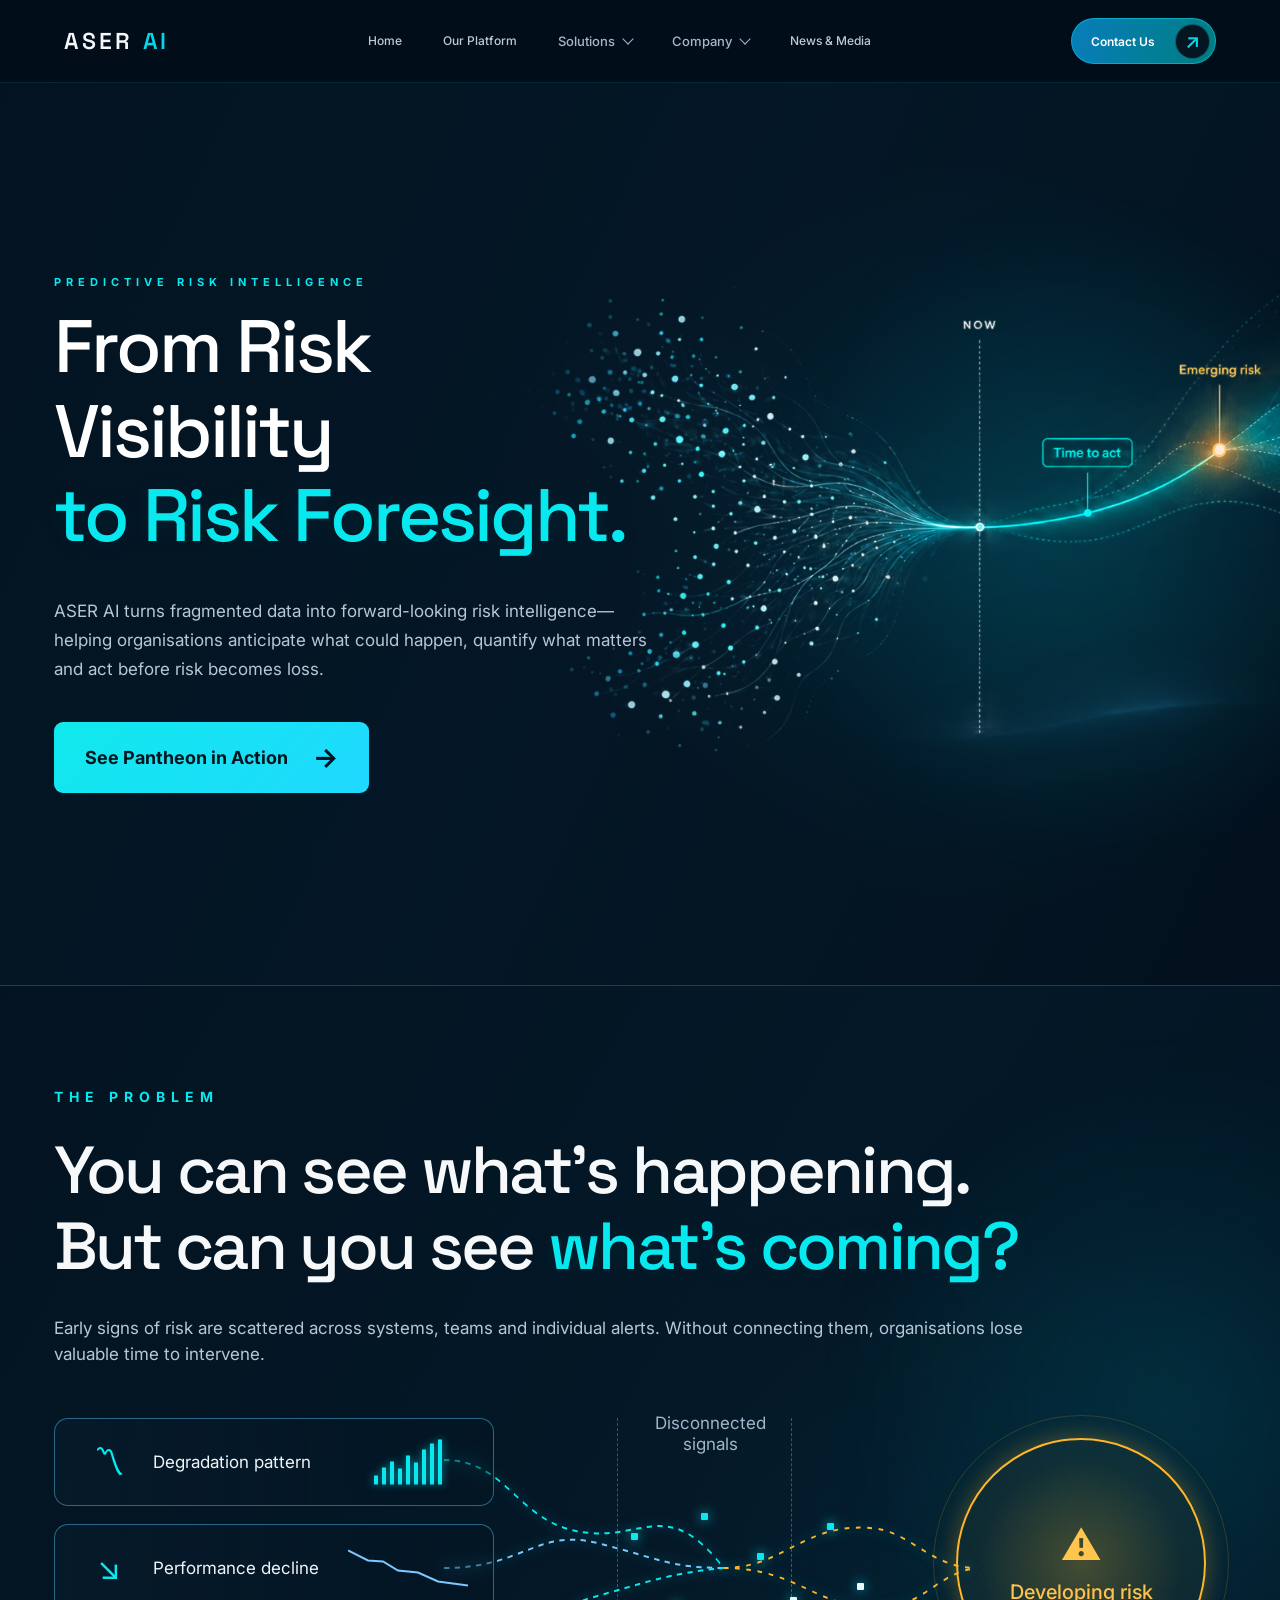
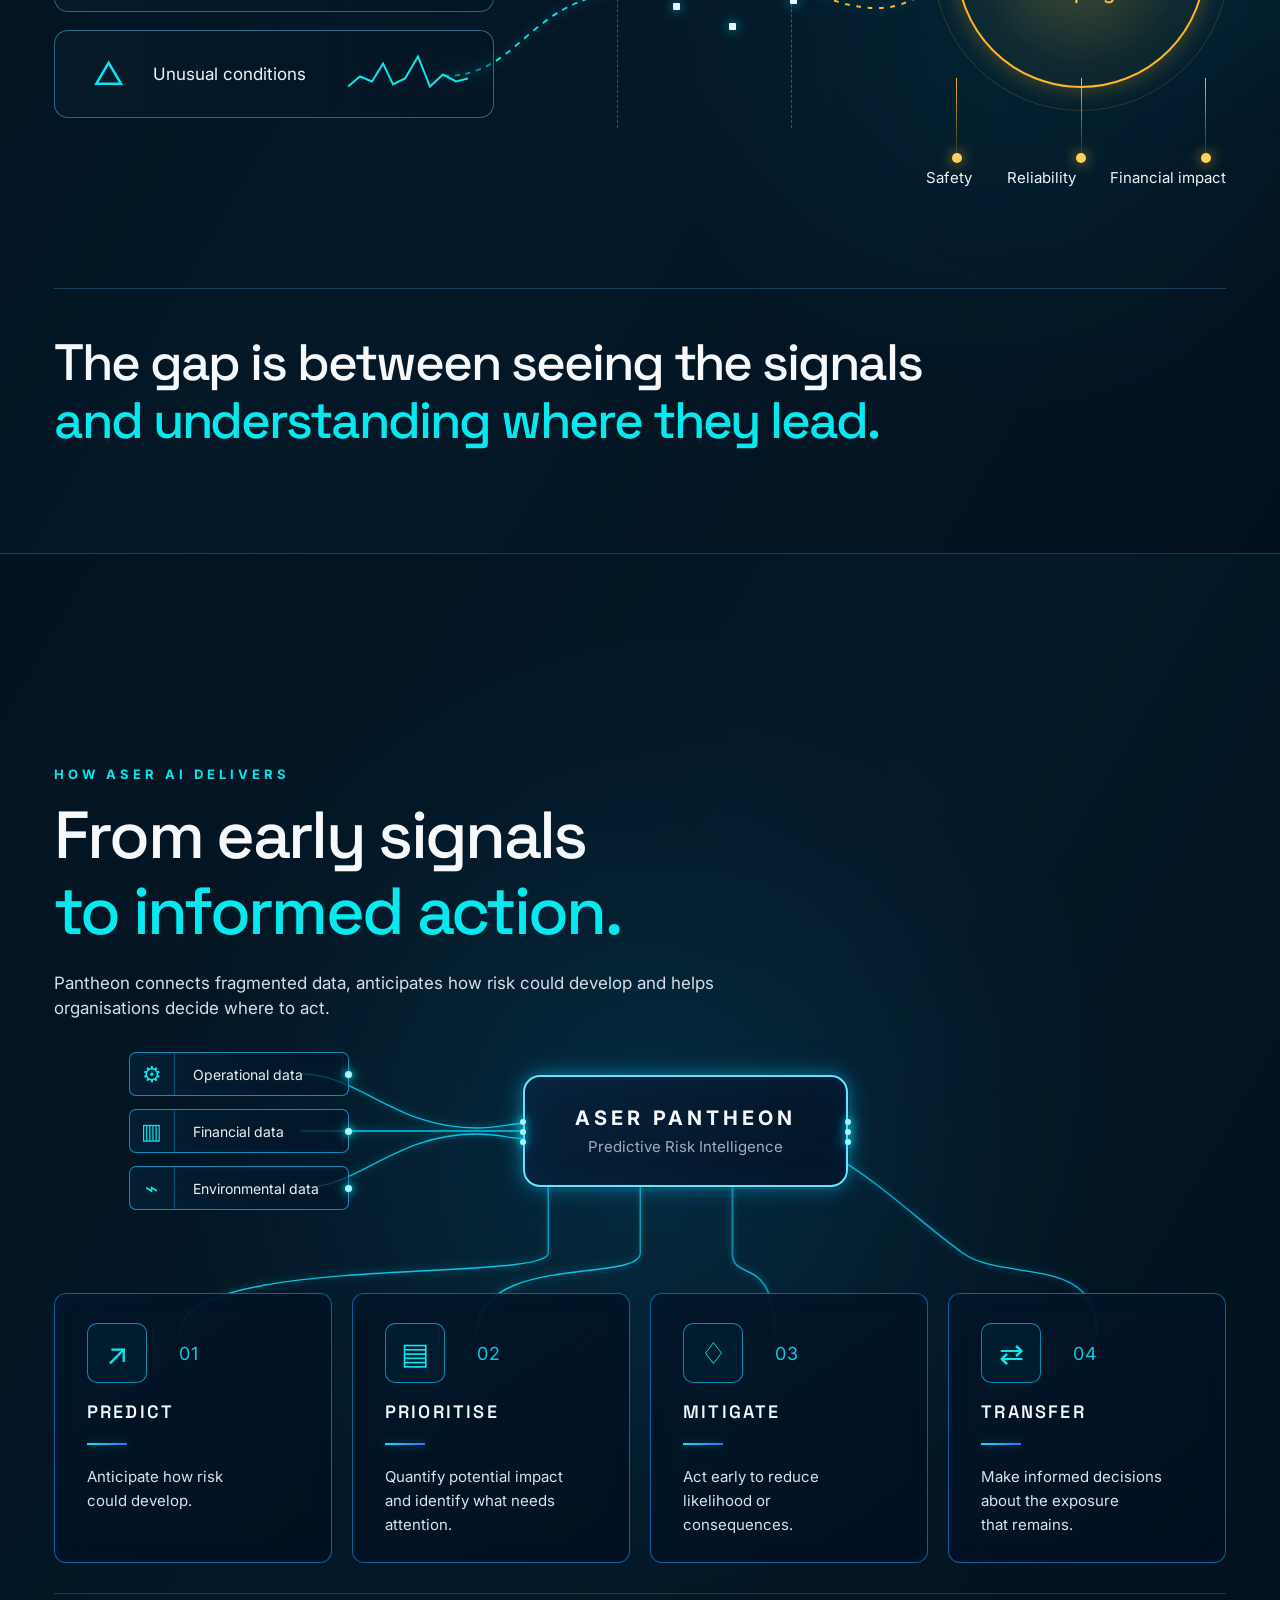
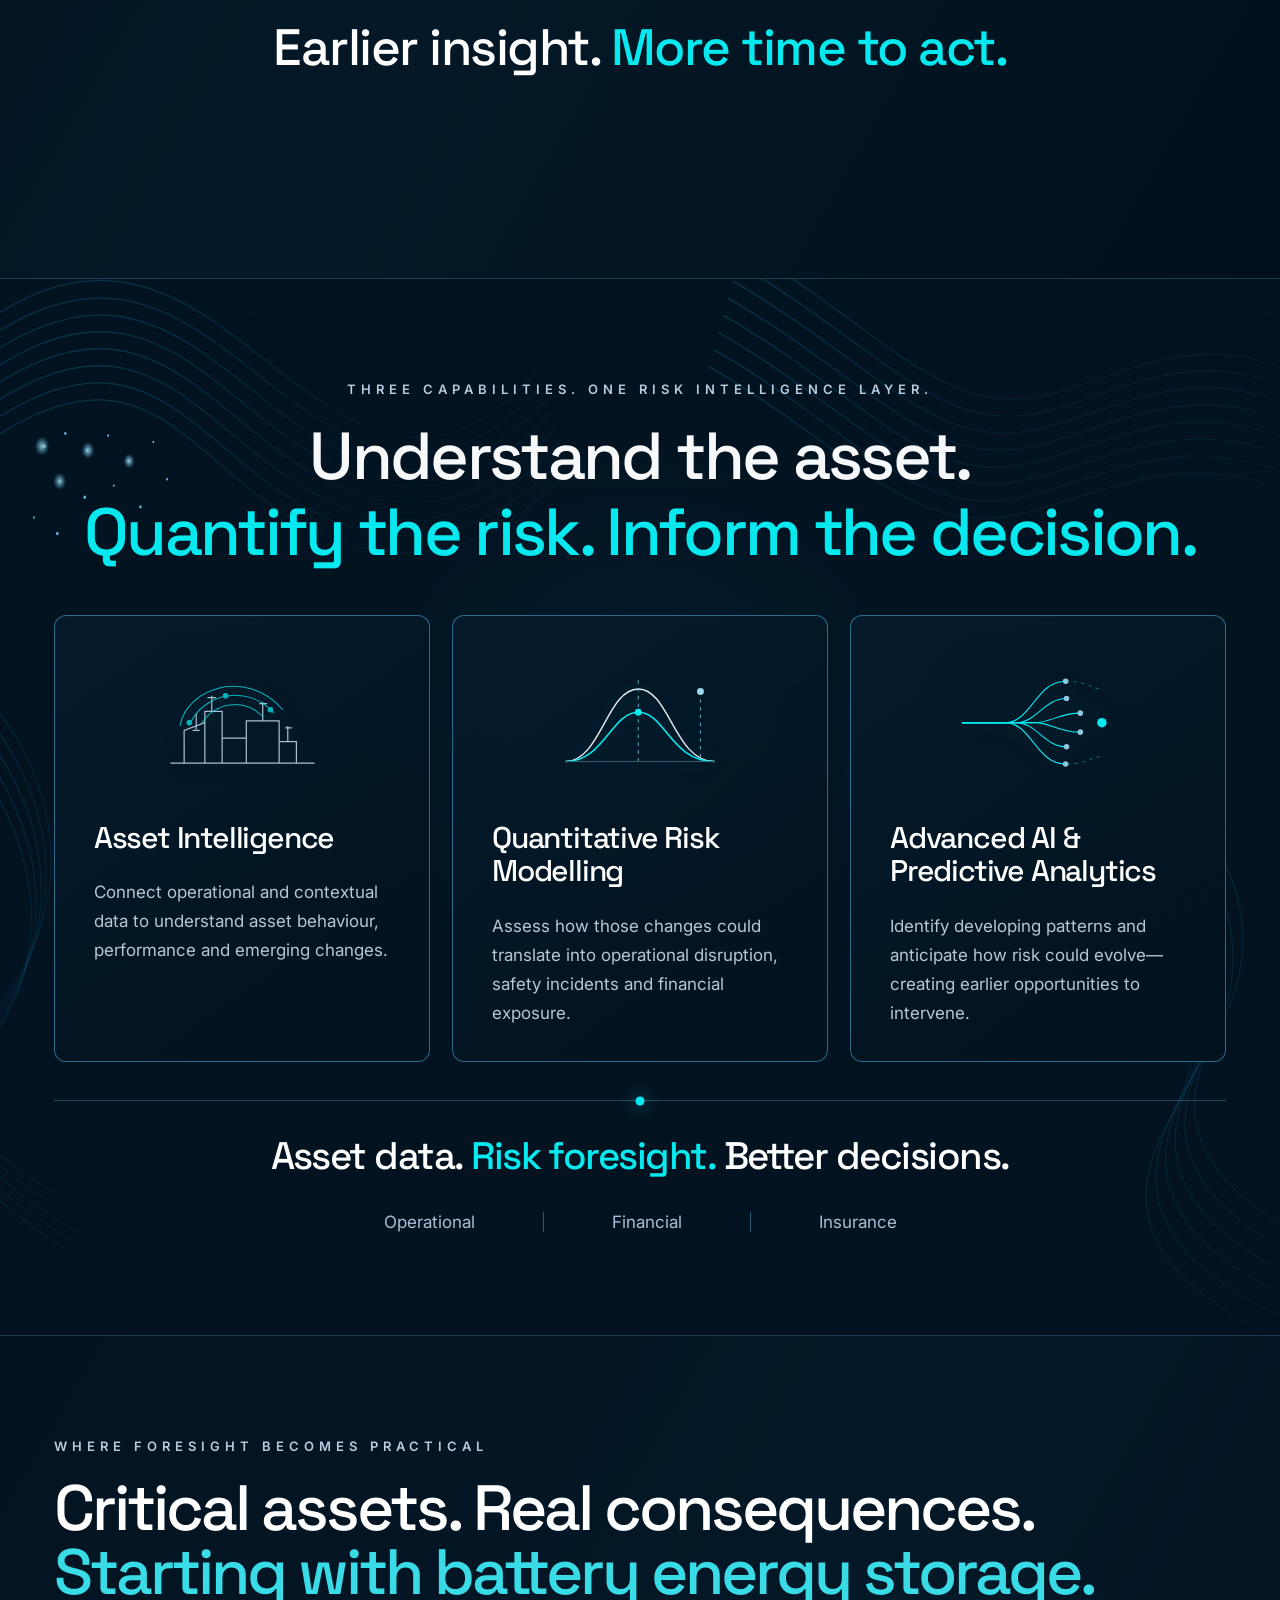
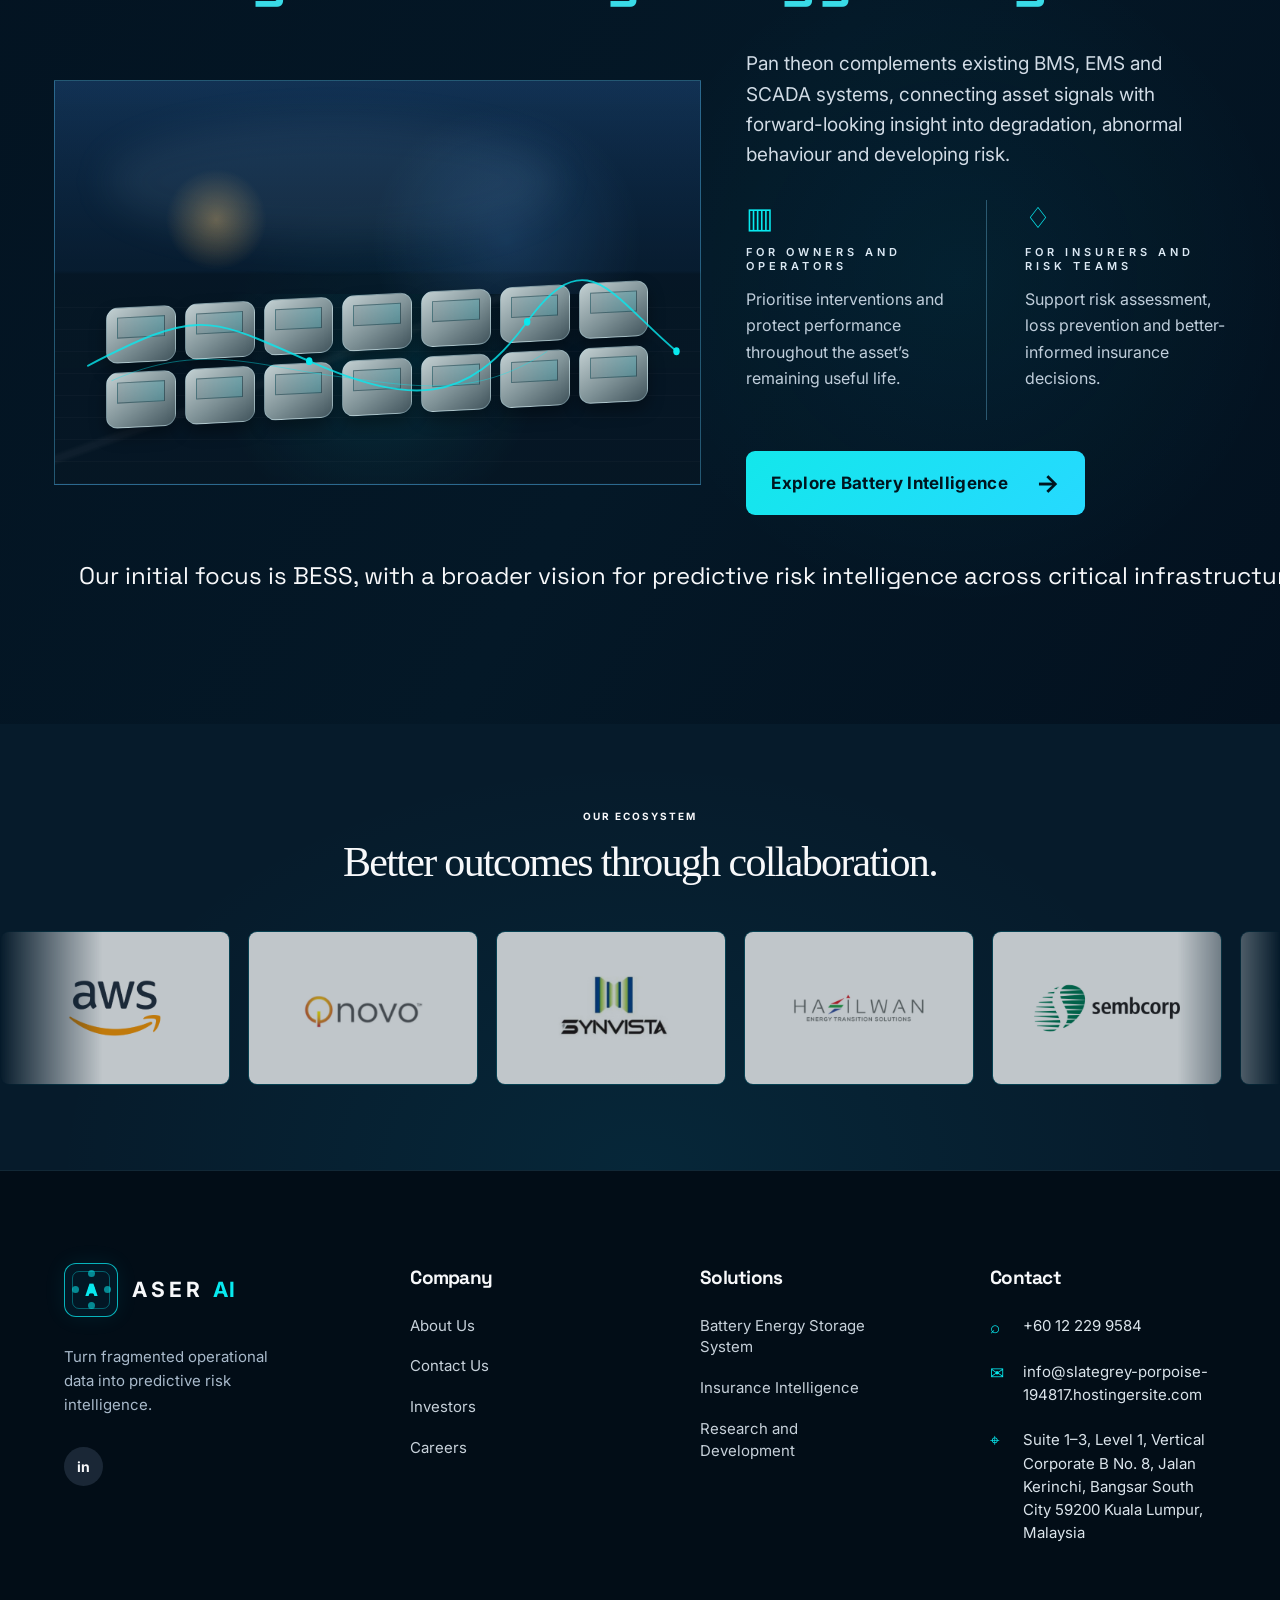
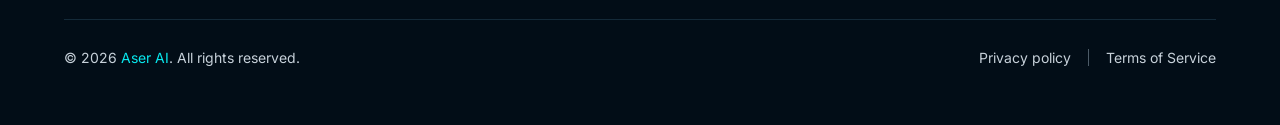
==== commit b5089e2e: "add partner in home page" ====
--- a/index.html
+++ b/index.html
@@ -71,15 +71,15 @@
                         The Aser AI Way
                     </a>
 
-                    <a href="./team">
+                    <a href="./team.html">
                         Our Leadership
                     </a>
 
-                    <a href="./careers">
+                    <a href="./careers.html">
                         Careers
                     </a>
 
-                    <a href="./investors">
+                    <a href="./investors.html">
                         Investors
                     </a>
 
@@ -731,7 +731,7 @@
                         critical infrastructure.</span>
                 </div>
 
-                <div class="aser5-partners">
+                <!-- <div class="aser5-partners">
                     <div class="aser5-partner-group">
                         <h4>BACKED BY</h4>
                         <div class="aser5-logos">
@@ -747,8 +747,117 @@
                             <div class="aser5-logo">Collaborator logo</div>
                         </div>
                     </div>
-                </div>
-            </div>
+                </div> -->
+            </div>
+        </section>
+
+                <!-- PARTNERS -->
+        <section class="way-partners">
+
+            <div class="way-container">
+
+                <div class="way-partners-heading way-reveal">
+                    <span class="way-eyebrow">OUR ECOSYSTEM</span>
+                    <h2>
+                        Better outcomes through <span>collaboration.</span>
+                    </h2>
+                </div>
+
+            </div>
+
+            <div class="way-marquee">
+                <div class="way-marquee-track">
+
+                    <!-- Original logos -->
+                    <div class="way-marquee-group">
+                        <div class="way-partner">
+                            <img src="./assets/images/logos/1.png" alt="AWS">
+                        </div>
+
+                        <div class="way-partner">
+                            <img src="./assets/images/logos/2.png" alt="General">
+                        </div>
+
+                        <div class="way-partner">
+                            <img src="./assets/images/logos/3.png" alt="The Hive">
+                        </div>
+
+                        <div class="way-partner">
+                            <img src="./assets/images/logos/4.png" alt="Synvista">
+                        </div>
+                        <div class="way-partner">
+                            <img src="./assets/images/logos/5.png" alt="Synvista">
+                        </div>
+                        <div class="way-partner">
+                            <img src="./assets/images/logos/6.png" alt="Synvista">
+                        </div>
+                        <div class="way-partner">
+                            <img src="./assets/images/logos/7.png" alt="Synvista">
+                        </div>
+                        <div class="way-partner">
+                            <img src="./assets/images/logos/8.png" alt="Synvista">
+                        </div>
+                        <div class="way-partner">
+                            <img src="./assets/images/logos/9.png" alt="Synvista">
+                        </div>
+                        <div class="way-partner">
+                            <img src="./assets/images/logos/10.png" alt="Synvista">
+                        </div>
+                        <div class="way-partner">
+                            <img src="./assets/images/logos/11.png" alt="Synvista">
+                        </div>
+                        <div class="way-partner">
+                            <img src="./assets/images/logos/12.png" alt="Synvista">
+                        </div>
+                    </div>
+
+                    <!-- Duplicate for seamless loop -->
+                    <div class="way-marquee-group" aria-hidden="true">
+                        <div class="way-partner">
+                            <img src="./assets/images/logos/1.png" alt="AWS">
+                        </div>
+
+                        <div class="way-partner">
+                            <img src="./assets/images/logos/2.png" alt="General">
+                        </div>
+
+                        <div class="way-partner">
+                            <img src="./assets/images/logos/3.png" alt="The Hive">
+                        </div>
+
+                        <div class="way-partner">
+                            <img src="./assets/images/logos/4.png" alt="Synvista">
+                        </div>
+                        <div class="way-partner">
+                            <img src="./assets/images/logos/5.png" alt="Synvista">
+                        </div>
+                        <div class="way-partner">
+                            <img src="./assets/images/logos/6.png" alt="Synvista">
+                        </div>
+                        <div class="way-partner">
+                            <img src="./assets/images/logos/7.png" alt="Synvista">
+                        </div>
+                        <div class="way-partner">
+                            <img src="./assets/images/logos/8.png" alt="Synvista">
+                        </div>
+                        <div class="way-partner">
+                            <img src="./assets/images/logos/9.png" alt="Synvista">
+                        </div>
+                        <div class="way-partner">
+                            <img src="./assets/images/logos/10.png" alt="Synvista">
+                        </div>
+                        <div class="way-partner">
+                            <img src="./assets/images/logos/11.png" alt="Synvista">
+                        </div>
+                        <div class="way-partner">
+                            <img src="./assets/images/logos/12.png" alt="Synvista">
+                        </div>
+                    </div>
+
+                </div>
+
+            </div>
+
         </section>
     </main>
 
--- a/style/main.css
+++ b/style/main.css
@@ -2925,7 +2925,7 @@
     background:
         linear-gradient(90deg, rgba(1, 10, 19, .98) 0%, rgba(1, 10, 19, .9) 28%, rgba(1, 10, 19, .45) 58%, rgba(1, 10, 19, .18) 100%),
         linear-gradient(0deg, rgba(1, 10, 19, .2), rgba(1, 10, 19, .12)),
-        url("https://images.unsplash.com/photo-1470770841072-f978cf4d019e?auto=format&fit=crop&w=2200&q=88") center 52%/cover;
+        url("../assets/images/platform.jpg") center 52%/cover;
     transform: scale(1.04);
     animation: hero-image-in 1.4s ease both;
 }
@@ -3199,14 +3199,14 @@
     background:
         linear-gradient(90deg, rgba(1, 12, 21, .05) 0%, rgba(1, 12, 21, .15) 40%, rgba(1, 12, 21, .92) 62%, #020d18 100%),
         linear-gradient(0deg, rgba(1, 12, 21, .25), rgba(1, 12, 21, .1)),
-        url("https://images.unsplash.com/photo-1509391366360-2e959784a276?auto=format&fit=crop&w=1800&q=85") center/cover;
+        url("../assets/images/platform-img1.jpg") center/cover;
 }
 
 .bess-image {
     background-image:
         linear-gradient(90deg, rgba(1, 12, 21, .05) 0%, rgba(1, 12, 21, .15) 40%, rgba(1, 12, 21, .92) 62%, #020d18 100%),
         linear-gradient(0deg, rgba(1, 12, 21, .25), rgba(1, 12, 21, .1)),
-        url("https://images.unsplash.com/photo-1509391366360-2e959784a276?auto=format&fit=crop&w=1800&q=85");
+        url("../assets/images/platform.jpg");
 }
 
 .bess-content {
@@ -4148,7 +4148,7 @@
             #020d18 0%,
             rgba(2, 13, 24, .12) 35%,
             #020d18 100%),
-        url("https://images.unsplash.com/photo-1466611653911-95081537e5b7?auto=format&fit=crop&w=2000&q=85") center 48% / cover no-repeat;
+        url("../assets/images/operational-intelligence-img1.jpg") center 48% / cover no-repeat;
     opacity: .75;
 }
 
@@ -4234,7 +4234,7 @@
             #020d18 0%,
             rgba(2, 13, 24, .3) 50%,
             rgba(2, 13, 24, .05) 100%),
-        url("https://images.unsplash.com/photo-1518770660439-4636190af475?auto=format&fit=crop&w=1600&q=85") center / cover no-repeat;
+        url("../assets/images/operational-intelligence-img2.jpg") center / cover no-repeat;
     opacity: .45;
     mask-image: linear-gradient(90deg, transparent, #000 35%);
 }
@@ -9748,15 +9748,32 @@
 
 .way-hero {
     min-height: 390px;
+    position: relative;
     display: flex;
     align-items: center;
     justify-content: center;
     overflow: hidden;
     isolation: isolate;
-    /* background:
-        radial-gradient(ellipse at 50% 70%, rgba(0, 175, 219, .18), transparent 55%),
-        linear-gradient(180deg, #f1f8fc 0%, #dcecf7 100%); */
-    color: #031321;
+
+    background:
+        radial-gradient(
+            ellipse at 50% 65%,
+            rgba(0, 185, 220, .16),
+            transparent 55%
+        ),
+        radial-gradient(
+            ellipse at 85% 20%,
+            rgba(0, 217, 233, .08),
+            transparent 40%
+        ),
+        linear-gradient(
+            135deg,
+            #061c2c 0%,
+            #031321 65%,
+            #041827 100%
+        );
+
+    color: #f3f7fa;
 }
 
 .way-hero-bg {
@@ -9804,7 +9821,7 @@
 }
 
 .way-hero-content {
-    width: min(850px, calc(100% - 40px));
+    /* width: min(850px, calc(100% - 40px)); */
     padding: 80px 0 90px;
     text-align: center;
 }
@@ -10760,4 +10777,1269 @@
     .way-marquee-track {
         animation: none;
     }
-}+}
+
+
+/* =========================================================
+   ASER AI — TEAM PAGE
+   Scoped styles — shared header and footer remain untouched
+========================================================= */
+
+.aser-team-page {
+    --team-bg: #031321;
+    --team-bg-light: #061b2b;
+    --team-panel: #082033;
+    --team-cyan: #00d9e9;
+    --team-white: #f3f7fa;
+    --team-muted: #a7bac8;
+    --team-line: rgba(0, 217, 233, .19);
+
+    width: 100%;
+    overflow: hidden;
+    background: var(--team-bg);
+    color: var(--team-white);
+    font-family: var(--aser-font-body, "Inter", sans-serif);
+}
+
+.aser-team-page *,
+.aser-team-page *::before,
+.aser-team-page *::after {
+    box-sizing: border-box;
+}
+
+.aser-team-page h1,
+.aser-team-page h2,
+.aser-team-page h3,
+.aser-team-page h4,
+.aser-team-page p {
+    margin-top: 0;
+}
+
+.aser-team-page img {
+    display: block;
+    width: 100%;
+    height: 100%;
+    object-fit: cover;
+}
+
+.aser-team-page h1 span,
+.aser-team-page h2 span {
+    color: var(--team-cyan);
+}
+
+.aser-team-page .team-container {
+    width: min(1160px, calc(100% - 2 * clamp(24px, 5vw, 64px)));
+    margin-inline: auto;
+}
+
+.aser-team-page .team-eyebrow {
+    display: block;
+    margin-bottom: 15px;
+    color: var(--team-cyan);
+    font-size: 10px;
+    font-weight: 700;
+    letter-spacing: 2px;
+    line-height: 1.5;
+    text-transform: uppercase;
+}
+
+/* HERO */
+
+.aser-team-page .team-intro {
+    min-height: 440px;
+    position: relative;
+    display: flex;
+    align-items: center;
+    overflow: hidden;
+    isolation: isolate;
+    padding-top: 76px;
+    background:
+        radial-gradient(
+            ellipse at 78% 40%,
+            rgba(0, 185, 220, .17),
+            transparent 48%
+        ),
+        linear-gradient(135deg, #061c2c 0%, #031321 68%);
+}
+
+/* .aser-team-page .team-intro::before {
+    content: "LEADERSHIP";
+    position: absolute;
+    right: -18px;
+    bottom: -48px;
+    z-index: -1;
+    color: rgba(255, 255, 255, .025);
+    font-family: var(--aser-font-heading, "Space Grotesk", sans-serif);
+    font-size: clamp(100px, 17vw, 220px);
+    font-weight: 700;
+    letter-spacing: -.08em;
+    line-height: 1;
+    white-space: nowrap;
+    pointer-events: none;
+} */
+
+.aser-team-page .team-intro-glow {
+    position: absolute;
+    inset: 0;
+    z-index: -1;
+    background-image:
+        radial-gradient(circle, rgba(0, 217, 233, .65) 1px, transparent 2px);
+    background-size: 65px 65px;
+    opacity: .11;
+    animation: teamIntroDrift 24s linear infinite;
+    pointer-events: none;
+}
+
+@keyframes teamIntroDrift {
+    to {
+        background-position: 130px -130px;
+    }
+}
+
+.aser-team-page .team-intro .team-container {
+    padding-top: 45px;
+    padding-bottom: 65px;
+    text-align: center;
+}
+
+/* .aser-team-page .team-hero-content {
+    max-width: 900px;
+} */
+
+.aser-team-page .team-breadcrumb {
+    display: flex;
+    align-items: center;
+    gap: 12px;
+    margin-bottom: 38px;
+    color: var(--team-muted);
+    font-size: 12px;
+    justify-content: center;
+}
+
+.aser-team-page .team-breadcrumb a {
+    display: inline-flex;
+    align-items: center;
+    gap: 7px;
+    color: var(--team-muted);
+    text-decoration: none;
+    transition: color .25s ease;
+}
+
+.aser-team-page .team-breadcrumb a:hover {
+    color: var(--team-cyan);
+}
+
+.aser-team-page .team-breadcrumb a span,
+.aser-team-page .breadcrumb-arrow {
+    color: var(--team-cyan);
+}
+
+.aser-team-page .team-breadcrumb a span {
+    font-size: 17px;
+}
+
+.aser-team-page .breadcrumb-arrow {
+    font-size: 20px;
+}
+
+.aser-team-page .current-page {
+    color: #fff;
+}
+
+.aser-team-page .team-intro h1 {
+    /* max-width: 850px; */
+    margin-bottom: 18px;
+    color: var(--team-white);
+    font-family: var(--aser-font-heading, "Space Grotesk", sans-serif);
+    font-size: clamp(48px, 6.2vw, 76px);
+    font-weight: 600;
+    letter-spacing: -.055em;
+    line-height: 1.05;
+}
+
+.aser-team-page .team-intro-description {
+    /* max-width: 570px; */
+    margin-bottom: 0;
+    color: var(--team-muted);
+    font-size: 14px;
+    line-height: 1.85;
+}
+
+.aser-team-page .team-intro-line {
+    /* width: 100%;
+    height: 1px; */
+    margin-top: 58px;
+    /* background: linear-gradient(
+        90deg,
+        var(--team-cyan),
+        rgba(0, 217, 233, .1),
+        transparent
+    ); */
+}
+
+/* LEADERSHIP INTRO */
+
+.aser-team-page .team-leadership {
+    padding: clamp(70px, 8vw, 100px) 0 clamp(80px, 9vw, 110px);
+    background: var(--team-bg);
+}
+
+.aser-team-page .team-section-heading {
+    display: flex;
+    align-items: end;
+    justify-content: space-between;
+    gap: 45px;
+    margin-bottom: 48px;
+}
+
+.aser-team-page .team-section-heading h2 {
+    max-width: 650px;
+    margin-bottom: 0;
+    color: var(--team-white);
+    font-family: "Playfair Display", Georgia, serif;
+    font-size: clamp(34px, 4.2vw, 52px);
+    font-weight: 400;
+    letter-spacing: -.035em;
+    line-height: 1.13;
+}
+
+.aser-team-page .team-section-heading > p {
+    max-width: 340px;
+    margin-bottom: 4px;
+    color: var(--team-muted);
+    font-size: 12px;
+    line-height: 1.85;
+}
+
+/* TEAM MEMBER ROWS */
+
+.aser-team-page .team-member {
+    position: relative;
+    display: grid;
+    grid-template-columns: minmax(260px, .72fr) minmax(0, 1.28fr);
+    align-items: center;
+    gap: clamp(42px, 7vw, 100px);
+    padding: 52px clamp(10px, 3vw, 38px);
+    border-top: 1px solid var(--team-line);
+}
+
+.aser-team-page .team-member:last-child {
+    border-bottom: 1px solid var(--team-line);
+}
+
+.aser-team-page .team-member::before {
+    content: "";
+    position: absolute;
+    top: -1px;
+    left: 0;
+    width: 0;
+    height: 1px;
+    background: var(--team-cyan);
+    transition: width .65s ease;
+}
+
+.aser-team-page .team-member:hover::before {
+    width: 100%;
+}
+
+.aser-team-page .team-member-profile {
+    width: 100%;
+    max-width: 340px;
+    margin-inline: auto;
+    text-align: center;
+}
+
+.aser-team-page .team-member-image {
+    position: relative;
+    width: 100%;
+    height: 350px;
+    overflow: hidden;
+    border: 1px solid rgba(0, 217, 233, .25);
+    border-radius: 5px;
+    background: var(--team-panel);
+}
+
+.aser-team-page .team-member-image::after {
+    content: "";
+    position: absolute;
+    inset: 45% 0 0;
+    background: linear-gradient(transparent, rgba(0, 8, 18, .22));
+    pointer-events: none;
+}
+
+.aser-team-page .team-member-image img {
+    object-position: center 35%;
+    transition: transform .8s cubic-bezier(.2, .7, .2, 1);
+}
+
+.aser-team-page .team-member:hover .team-member-image img {
+    transform: scale(1.04);
+}
+
+.aser-team-page .team-member-identity {
+    padding-top: 17px;
+}
+
+.aser-team-page .team-member-identity h3 {
+    margin-bottom: 5px;
+    color: var(--team-cyan);
+    font-family: var(--aser-font-heading, "Space Grotesk", sans-serif);
+    font-size: 19px;
+    font-weight: 600;
+    line-height: 1.35;
+}
+
+.aser-team-page .team-member-identity span {
+    color: var(--team-muted);
+    font-size: 11px;
+    line-height: 1.65;
+}
+
+.aser-team-page .team-member-details {
+    width: 100%;
+    max-width: 680px;
+}
+
+.aser-team-page .team-role-label {
+    display: inline-block;
+    margin-bottom: 16px;
+    color: var(--team-cyan);
+    font-size: 9px;
+    font-weight: 700;
+    letter-spacing: 1.7px;
+    line-height: 1.5;
+}
+
+.aser-team-page .team-member-bio {
+    margin-bottom: 22px;
+    color: #b5c3ce;
+    font-size: 13px;
+    line-height: 1.9;
+}
+
+.aser-team-page .team-detail-block {
+    margin-top: 19px;
+}
+
+.aser-team-page .team-detail-block h4 {
+    margin-bottom: 9px;
+    color: var(--team-white);
+    font-size: 13px;
+    font-weight: 650;
+}
+
+.aser-team-page .team-detail-block p {
+    margin-bottom: 0;
+    color: var(--team-muted);
+    font-size: 12px;
+    line-height: 1.8;
+}
+
+.aser-team-page .team-detail-block ul {
+    display: grid;
+    gap: 7px;
+    margin: 0;
+    padding: 0;
+    list-style: none;
+}
+
+.aser-team-page .team-detail-block li {
+    position: relative;
+    padding-left: 15px;
+    color: var(--team-muted);
+    font-size: 12px;
+    line-height: 1.65;
+}
+
+.aser-team-page .team-detail-block li::before {
+    content: "";
+    position: absolute;
+    top: .62em;
+    left: 0;
+    width: 5px;
+    height: 5px;
+    border-radius: 50%;
+    background: var(--team-cyan);
+    box-shadow: 0 0 8px rgba(0, 217, 233, .45);
+}
+
+.aser-team-page .team-award p {
+    color: #77d69a;
+    font-weight: 600;
+}
+
+/* CTA */
+
+.aser-team-page .team-cta {
+    position: relative;
+    min-height: 390px;
+    display: flex;
+    align-items: center;
+    overflow: hidden;
+    isolation: isolate;
+    background: #061b2b;
+}
+
+.aser-team-page .team-cta-background {
+    position: absolute;
+    inset: 0;
+    z-index: -1;
+    overflow: hidden;
+}
+
+.aser-team-page .team-cta-grid {
+    position: absolute;
+    inset: -50%;
+    opacity: .25;
+    background-image:
+        linear-gradient(rgba(0, 217, 233, .09) 1px, transparent 1px),
+        linear-gradient(90deg, rgba(0, 217, 233, .09) 1px, transparent 1px);
+    background-size: 55px 55px;
+    transform: perspective(450px) rotateX(58deg) scale(1.5);
+    transform-origin: center bottom;
+    animation: teamGridMove 20s linear infinite;
+}
+
+@keyframes teamGridMove {
+    to {
+        background-position: 0 110px, 110px 0;
+    }
+}
+
+.aser-team-page .team-cta-glow {
+    position: absolute;
+    inset: 0;
+    background:
+        radial-gradient(ellipse at 80% 50%, rgba(0, 180, 220, .2), transparent 55%),
+        linear-gradient(90deg, #061b2b 10%, transparent 100%);
+}
+
+.aser-team-page .team-cta-inner {
+    display: grid;
+    grid-template-columns: 1.2fr .8fr;
+    align-items: center;
+    gap: 65px;
+    padding-top: 82px;
+    padding-bottom: 82px;
+}
+
+.aser-team-page .team-cta-copy h2 {
+    margin: 0;
+    color: var(--team-white);
+    font-family: var(--aser-font-heading, "Space Grotesk", sans-serif);
+    font-size: clamp(35px, 4.5vw, 54px);
+    font-weight: 500;
+    letter-spacing: -.045em;
+    line-height: 1.15;
+}
+
+.aser-team-page .team-cta-copy h2 span {
+    color: var(--team-cyan);
+}
+
+.aser-team-page .team-cta-action p {
+    max-width: 370px;
+    margin-bottom: 25px;
+    color: var(--team-muted);
+    font-size: 13px;
+    line-height: 1.8;
+}
+
+.aser-team-page .team-cta-button {
+    min-height: 48px;
+    padding: 0 23px;
+    display: inline-flex;
+    align-items: center;
+    justify-content: center;
+    gap: 20px;
+    border: 1px solid var(--team-cyan);
+    border-radius: 30px;
+    background: var(--team-cyan);
+    color: #031321;
+    font-size: 12px;
+    font-weight: 700;
+    text-decoration: none;
+    transition: transform .3s ease, box-shadow .3s ease;
+}
+
+.aser-team-page .team-cta-button:hover {
+    transform: translateY(-3px);
+    box-shadow: 0 0 28px rgba(0, 217, 233, .28);
+}
+
+.aser-team-page .team-cta-button span {
+    font-size: 18px;
+}
+
+/* REVEAL */
+
+.aser-team-page .team-reveal {
+    opacity: 1;
+    transform: translateY(0);
+}
+
+.aser-team-page.team-motion-ready .team-reveal {
+    opacity: 0;
+    transform: translateY(24px);
+    transition:
+        opacity .7s ease,
+        transform .7s cubic-bezier(.2, .7, .2, 1);
+}
+
+.aser-team-page.team-motion-ready .team-reveal.is-visible {
+    opacity: 1;
+    transform: translateY(0);
+}
+
+/* TABLET */
+
+@media (max-width: 900px) {
+    .aser-team-page .team-member {
+        grid-template-columns: minmax(220px, .75fr) minmax(0, 1.25fr);
+        gap: 35px;
+        padding: 42px 10px;
+    }
+
+    .aser-team-page .team-member-image {
+        height: 290px;
+    }
+
+    .aser-team-page .team-member-identity h3 {
+        font-size: 17px;
+    }
+
+    .aser-team-page .team-member-bio {
+        font-size: 12px;
+    }
+
+    .aser-team-page .team-cta-inner {
+        gap: 38px;
+    }
+}
+
+/* MOBILE */
+
+@media (max-width: 650px) {
+    .aser-team-page .team-container {
+        width: calc(100% - 40px);
+    }
+
+    .aser-team-page .team-intro {
+        min-height: 380px;
+        padding-top: 68px;
+    }
+
+    .aser-team-page .team-intro .team-container {
+        padding-top: 35px;
+        padding-bottom: 48px;
+    }
+
+    .aser-team-page .team-breadcrumb {
+        margin-bottom: 30px;
+        font-size: 11px;
+    }
+
+    .aser-team-page .team-eyebrow {
+        font-size: 9px;
+    }
+
+    .aser-team-page .team-intro h1 {
+        font-size: clamp(39px, 10vw, 52px);
+        letter-spacing: -.045em;
+    }
+
+    .aser-team-page .team-intro-description {
+        font-size: 12px;
+    }
+
+    .aser-team-page .team-intro-line {
+        margin-top: 40px;
+    }
+/* 
+    .aser-team-page .team-intro::before {
+        right: -10px;
+        bottom: -15px;
+        font-size: 95px;
+        letter-spacing: -.08em;
+    } */
+
+    .aser-team-page .team-leadership {
+        padding: 65px 0 75px;
+    }
+
+    .aser-team-page .team-section-heading {
+        display: block;
+        margin-bottom: 32px;
+    }
+
+    .aser-team-page .team-section-heading h2 {
+        font-size: 36px;
+    }
+
+    .aser-team-page .team-section-heading > p {
+        margin-top: 16px;
+        font-size: 12px;
+    }
+
+    .aser-team-page .team-member {
+        grid-template-columns: 1fr;
+        gap: 25px;
+        padding: 35px 0;
+    }
+
+    .aser-team-page .team-member-profile {
+        max-width: 310px;
+    }
+
+    .aser-team-page .team-member-image {
+        height: 330px;
+    }
+
+    .aser-team-page .team-member-identity {
+        padding-top: 13px;
+    }
+
+    .aser-team-page .team-member-identity h3 {
+        font-size: 19px;
+    }
+
+    .aser-team-page .team-member-details {
+        max-width: none;
+    }
+
+    .aser-team-page .team-role-label {
+        margin-bottom: 12px;
+    }
+
+    .aser-team-page .team-member-bio {
+        font-size: 12px;
+        line-height: 1.85;
+    }
+
+    .aser-team-page .team-detail-block {
+        margin-top: 17px;
+    }
+
+    .aser-team-page .team-detail-block li,
+    .aser-team-page .team-detail-block p {
+        font-size: 11px;
+    }
+
+    .aser-team-page .team-cta {
+        min-height: auto;
+    }
+
+    .aser-team-page .team-cta-inner {
+        grid-template-columns: 1fr;
+        gap: 28px;
+        padding-top: 62px;
+        padding-bottom: 62px;
+    }
+
+    .aser-team-page .team-cta-copy h2 {
+        font-size: clamp(34px, 9vw, 45px);
+    }
+
+    .aser-team-page .team-cta-action p {
+        font-size: 12px;
+    }
+}
+
+/* SMALL MOBILE */
+
+@media (max-width: 380px) {
+    .aser-team-page .team-container {
+        width: calc(100% - 32px);
+    }
+
+    .aser-team-page .team-member-image {
+        height: 285px;
+    }
+
+    .aser-team-page .team-section-heading h2 {
+        font-size: 32px;
+    }
+
+    .aser-team-page .team-cta-copy h2 {
+        font-size: 33px;
+    }
+}
+
+/* REDUCED MOTION */
+
+@media (prefers-reduced-motion: reduce) {
+    .aser-team-page *,
+    .aser-team-page *::before,
+    .aser-team-page *::after {
+        animation: none !important;
+        transition: none !important;
+        scroll-behavior: auto !important;
+    }
+
+    .aser-team-page.team-motion-ready .team-reveal {
+        opacity: 1;
+        transform: none;
+    }
+}
+
+
+
+/* =====================================================
+   ASER AI — CAREERS PAGE
+   Dark editorial theme
+   Header and footer remain untouched
+===================================================== */
+
+.aser-careers-page {
+    --career-bg: #031321;
+    --career-bg-light: #061b2b;
+    --career-panel: #082033;
+    --career-cyan: #00d9e9;
+    --career-white: #f3f7fa;
+    --career-muted: #a7bac8;
+    --career-line: rgba(0, 217, 233, .19);
+
+    width: 100%;
+    overflow: hidden;
+    background: var(--career-bg);
+    color: var(--career-white);
+    font-family: var(--aser-font-body, "Inter", sans-serif);
+}
+
+.aser-careers-page *,
+.aser-careers-page *::before,
+.aser-careers-page *::after {
+    box-sizing: border-box;
+}
+
+.aser-careers-page h1,
+.aser-careers-page h2,
+.aser-careers-page h3,
+.aser-careers-page p {
+    margin-top: 0;
+}
+
+.aser-careers-page h1,
+.aser-careers-page h2,
+.aser-careers-page h3 {
+    font-family: var(--aser-font-heading, "Space Grotesk", sans-serif);
+    letter-spacing: -.045em;
+}
+
+.aser-careers-page h1 span,
+.aser-careers-page h2 span {
+    color: var(--career-cyan);
+}
+
+.aser-careers-page p {
+    color: var(--career-muted);
+    font-size: 13px;
+    line-height: 1.9;
+}
+
+.aser-careers-page .career-container {
+    width: min(1160px, calc(100% - 2 * clamp(24px, 5vw, 64px)));
+    margin-inline: auto;
+}
+
+.aser-careers-page .career-eyebrow {
+    display: block;
+    margin-bottom: 15px;
+    color: var(--career-cyan);
+    font-size: 10px;
+    font-weight: 700;
+    letter-spacing: 2px;
+    line-height: 1.5;
+    text-transform: uppercase;
+}
+
+
+/* =====================================================
+   HERO
+===================================================== */
+
+.aser-careers-page .career-hero {
+    min-height: 440px;
+    position: relative;
+    display: flex;
+    align-items: center;
+    overflow: hidden;
+    isolation: isolate;
+    padding-top: 76px;
+    background:
+        radial-gradient(
+            ellipse at 78% 40%,
+            rgba(0, 185, 220, .17),
+            transparent 48%
+        ),
+        linear-gradient(135deg, #061c2c 0%, #031321 68%);
+}
+
+.aser-careers-page .career-hero::before {
+    content: "CAREERS";
+    position: absolute;
+    right: -15px;
+    bottom: -45px;
+    z-index: -1;
+    color: rgba(255, 255, 255, .025);
+    font-family: var(--aser-font-heading, "Space Grotesk", sans-serif);
+    font-size: clamp(100px, 18vw, 230px);
+    font-weight: 700;
+    letter-spacing: -.08em;
+    line-height: 1;
+    white-space: nowrap;
+}
+
+.aser-careers-page .career-hero-glow {
+    position: absolute;
+    inset: 0;
+    z-index: -1;
+    pointer-events: none;
+    background-image:
+        radial-gradient(circle, rgba(0, 217, 233, .45) 1px, transparent 1.5px);
+    background-size: 42px 42px;
+    opacity: .12;
+    mask-image: linear-gradient(90deg, transparent, black 65%);
+}
+
+.aser-careers-page .career-breadcrumb {
+    display: flex;
+    align-items: center;
+    gap: 12px;
+    margin-bottom: 42px;
+    color: #8198a8;
+    font-size: 11px;
+}
+
+.aser-careers-page .career-breadcrumb a {
+    color: #a7bac8;
+    text-decoration: none;
+}
+
+.aser-careers-page .career-breadcrumb span:last-child {
+    color: var(--career-cyan);
+}
+
+.aser-careers-page .career-hero-content {
+    max-width: 720px;
+}
+
+.aser-careers-page .career-hero-content h1 {
+    margin-bottom: 22px;
+    color: var(--career-white);
+    font-size: clamp(48px, 6.2vw, 76px);
+    font-weight: 600;
+    line-height: 1.05;
+}
+
+.aser-careers-page .career-hero-content p {
+    max-width: 550px;
+    margin-bottom: 0;
+    font-size: 14px;
+}
+
+.aser-careers-page .career-hero-line {
+    width: 100%;
+    height: 1px;
+    margin-top: 58px;
+    background: linear-gradient(
+        90deg,
+        var(--career-cyan),
+        rgba(0, 217, 233, .1),
+        transparent
+    );
+}
+
+
+/* =====================================================
+   INTRODUCTION
+===================================================== */
+
+.aser-careers-page .career-intro {
+    padding: clamp(75px, 9vw, 110px) 0;
+    background: var(--career-bg);
+}
+
+.aser-careers-page .career-intro-grid {
+    display: grid;
+    grid-template-columns: 1fr 1fr;
+    align-items: start;
+    gap: clamp(45px, 8vw, 110px);
+}
+
+.aser-careers-page .career-intro-heading h2 {
+    max-width: 540px;
+    margin-bottom: 0;
+    color: var(--career-white);
+    font-size: clamp(38px, 4.5vw, 56px);
+    font-weight: 500;
+    line-height: 1.13;
+}
+
+.aser-careers-page .career-intro-copy {
+    max-width: 490px;
+}
+
+.aser-careers-page .career-intro-copy p {
+    margin-bottom: 17px;
+}
+
+.aser-careers-page .career-intro-statement {
+    display: flex;
+    justify-content: space-between;
+    gap: 20px;
+    margin-top: 75px;
+    padding-top: 22px;
+    border-top: 1px solid var(--career-line);
+}
+
+.aser-careers-page .career-intro-statement span {
+    color: #8198a8;
+    font-size: 9px;
+    font-weight: 700;
+    letter-spacing: 1.7px;
+}
+
+
+/* =====================================================
+   AREAS OF OPPORTUNITY
+===================================================== */
+
+.aser-careers-page .career-areas {
+    padding: clamp(75px, 9vw, 110px) 0;
+    background: var(--career-bg-light);
+}
+
+.aser-careers-page .career-section-heading {
+    display: flex;
+    align-items: end;
+    justify-content: space-between;
+    gap: 45px;
+    margin-bottom: 55px;
+}
+
+.aser-careers-page .career-section-heading h2 {
+    max-width: 650px;
+    margin-bottom: 0;
+    color: var(--career-white);
+    font-size: clamp(36px, 4.2vw, 52px);
+    font-weight: 500;
+    line-height: 1.15;
+}
+
+.aser-careers-page .career-section-heading > p {
+    max-width: 340px;
+    margin-bottom: 4px;
+}
+
+.aser-careers-page .career-area-list {
+    border-top: 1px solid var(--career-line);
+}
+
+.aser-careers-page .career-area {
+    position: relative;
+    display: grid;
+    grid-template-columns: 75px 1fr 35px;
+    align-items: center;
+    gap: 30px;
+    padding: 30px 15px;
+    border-bottom: 1px solid var(--career-line);
+    transition: background .3s ease, padding .3s ease;
+}
+
+.aser-careers-page .career-area:hover {
+    padding-inline: 25px;
+    background: rgba(0, 217, 233, .035);
+}
+
+.aser-careers-page .career-area-number {
+    color: var(--career-cyan);
+    font-size: 11px;
+}
+
+.aser-careers-page .career-area-content h3 {
+    margin-bottom: 9px;
+    color: var(--career-white);
+    font-size: 22px;
+    font-weight: 500;
+}
+
+.aser-careers-page .career-area-content p {
+    max-width: 600px;
+    margin-bottom: 0;
+    font-size: 12px;
+}
+
+.aser-careers-page .career-area-arrow {
+    color: var(--career-cyan);
+    font-size: 21px;
+    transition: transform .3s ease;
+}
+
+.aser-careers-page .career-area:hover .career-area-arrow {
+    transform: translate(4px, -4px);
+}
+
+
+/* =====================================================
+   CULTURE & VALUES
+===================================================== */
+
+.aser-careers-page .career-approach {
+    padding: clamp(75px, 9vw, 110px) 0;
+    background:
+        radial-gradient(
+            ellipse at 10% 80%,
+            rgba(0, 160, 210, .07),
+            transparent 40%
+        ),
+        var(--career-bg);
+}
+
+.aser-careers-page .career-approach-heading {
+    max-width: 680px;
+    margin-bottom: 55px;
+}
+
+.aser-careers-page .career-approach-heading h2 {
+    margin-bottom: 18px;
+    color: var(--career-white);
+    font-size: clamp(38px, 4.8vw, 58px);
+    font-weight: 500;
+    line-height: 1.15;
+}
+
+.aser-careers-page .career-approach-heading p {
+    max-width: 440px;
+    margin-bottom: 0;
+}
+
+.aser-careers-page .career-values-grid {
+    display: grid;
+    grid-template-columns: repeat(4, 1fr);
+    border-top: 1px solid var(--career-line);
+    border-left: 1px solid var(--career-line);
+}
+
+.aser-careers-page .career-value {
+    min-height: 285px;
+    padding: 25px 23px;
+    border-right: 1px solid var(--career-line);
+    border-bottom: 1px solid var(--career-line);
+    background: rgba(4, 24, 39, .35);
+    transition: background .3s ease, transform .3s ease;
+}
+
+.aser-careers-page .career-value:hover {
+    background: rgba(0, 217, 233, .05);
+    transform: translateY(-4px);
+}
+
+.aser-careers-page .career-value-number {
+    color: #78909f;
+    font-size: 9px;
+    font-weight: 700;
+    letter-spacing: 1.4px;
+}
+
+.aser-careers-page .career-value-icon {
+    display: grid;
+    place-items: center;
+    width: 45px;
+    height: 45px;
+    margin: 35px 0 23px;
+    border: 1px solid rgba(0, 217, 233, .35);
+    border-radius: 50%;
+    color: var(--career-cyan);
+    font-size: 21px;
+}
+
+.aser-careers-page .career-value h3 {
+    margin-bottom: 12px;
+    color: var(--career-white);
+    font-size: 18px;
+    font-weight: 500;
+}
+
+.aser-careers-page .career-value p {
+    margin-bottom: 0;
+    font-size: 12px;
+}
+
+
+/* =====================================================
+   CTA
+===================================================== */
+
+.aser-careers-page .career-cta {
+    position: relative;
+    min-height: 390px;
+    display: flex;
+    align-items: center;
+    overflow: hidden;
+    isolation: isolate;
+    background: #061b2b;
+}
+
+.aser-careers-page .career-cta-background {
+    position: absolute;
+    inset: 0;
+    z-index: -1;
+    overflow: hidden;
+}
+
+.aser-careers-page .career-cta-grid {
+    position: absolute;
+    inset: -50%;
+    opacity: .25;
+    background-image:
+        linear-gradient(rgba(0, 217, 233, .09) 1px, transparent 1px),
+        linear-gradient(90deg, rgba(0, 217, 233, .09) 1px, transparent 1px);
+    background-size: 55px 55px;
+    transform: perspective(450px) rotateX(58deg) scale(1.5);
+    transform-origin: center bottom;
+    animation: careerGridMove 20s linear infinite;
+}
+
+@keyframes careerGridMove {
+    to {
+        background-position: 0 110px, 110px 0;
+    }
+}
+
+.aser-careers-page .career-cta-glow {
+    position: absolute;
+    inset: 0;
+    background:
+        radial-gradient(ellipse at 80% 50%, rgba(0, 180, 220, .2), transparent 55%),
+        linear-gradient(90deg, #061b2b 10%, transparent 100%);
+}
+
+.aser-careers-page .career-cta-inner {
+    position: relative;
+    display: grid;
+    grid-template-columns: 1.2fr .8fr;
+    align-items: center;
+    gap: 65px;
+    padding-top: 82px;
+    padding-bottom: 82px;
+}
+
+.aser-careers-page .career-cta-copy h2 {
+    margin-bottom: 0;
+    color: var(--career-white);
+    font-size: clamp(35px, 4.5vw, 54px);
+    font-weight: 500;
+    line-height: 1.15;
+}
+
+.aser-careers-page .career-cta-action p {
+    max-width: 370px;
+    margin-bottom: 25px;
+}
+
+.aser-careers-page .career-cta-button {
+    min-height: 48px;
+    padding: 0 23px;
+    display: inline-flex;
+    align-items: center;
+    justify-content: center;
+    gap: 20px;
+    border: 1px solid var(--career-cyan);
+    border-radius: 30px;
+    background: var(--career-cyan);
+    color: #031321;
+    font-size: 12px;
+    font-weight: 700;
+    text-decoration: none;
+    transition: transform .3s ease, box-shadow .3s ease;
+}
+
+.aser-careers-page .career-cta-button:hover {
+    transform: translateY(-3px);
+    box-shadow: 0 0 28px rgba(0, 217, 233, .28);
+}
+
+.aser-careers-page .career-cta-button span {
+    font-size: 18px;
+}
+
+
+/* =====================================================
+   RESPONSIVE
+===================================================== */
+
+@media (max-width: 900px) {
+    .aser-careers-page .career-intro-grid {
+        grid-template-columns: 1fr;
+        gap: 30px;
+    }
+
+    .aser-careers-page .career-values-grid {
+        grid-template-columns: repeat(2, 1fr);
+    }
+
+    .aser-careers-page .career-section-heading {
+        align-items: start;
+        flex-direction: column;
+        gap: 20px;
+    }
+
+    .aser-careers-page .career-cta-inner {
+        gap: 35px;
+    }
+}
+
+@media (max-width: 600px) {
+    .aser-careers-page .career-hero {
+        min-height: 420px;
+    }
+
+    .aser-careers-page .career-hero-content h1 {
+        font-size: 44px;
+    }
+
+    .aser-careers-page .career-intro-statement {
+        flex-wrap: wrap;
+        gap: 15px 22px;
+        margin-top: 45px;
+    }
+
+    .aser-careers-page .career-area {
+        grid-template-columns: 35px 1fr 20px;
+        gap: 14px;
+        padding: 25px 5px;
+    }
+
+    .aser-careers-page .career-area-content h3 {
+        font-size: 17px;
+    }
+
+    .aser-careers-page .career-values-grid {
+        grid-template-columns: 1fr;
+    }
+
+    .aser-careers-page .career-value {
+        min-height: 230px;
+    }
+
+    .aser-careers-page .career-cta-inner {
+        grid-template-columns: 1fr;
+        gap: 30px;
+        padding-top: 65px;
+        padding-bottom: 65px;
+    }
+
+    .aser-careers-page .career-cta-copy h2 {
+        font-size: 42px;
+    }
+}
+
+@media (prefers-reduced-motion: reduce) {
+    .aser-careers-page *,
+    .aser-careers-page *::before,
+    .aser-careers-page *::after {
+        animation: none !important;
+        transition: none !important;
+    }
+}
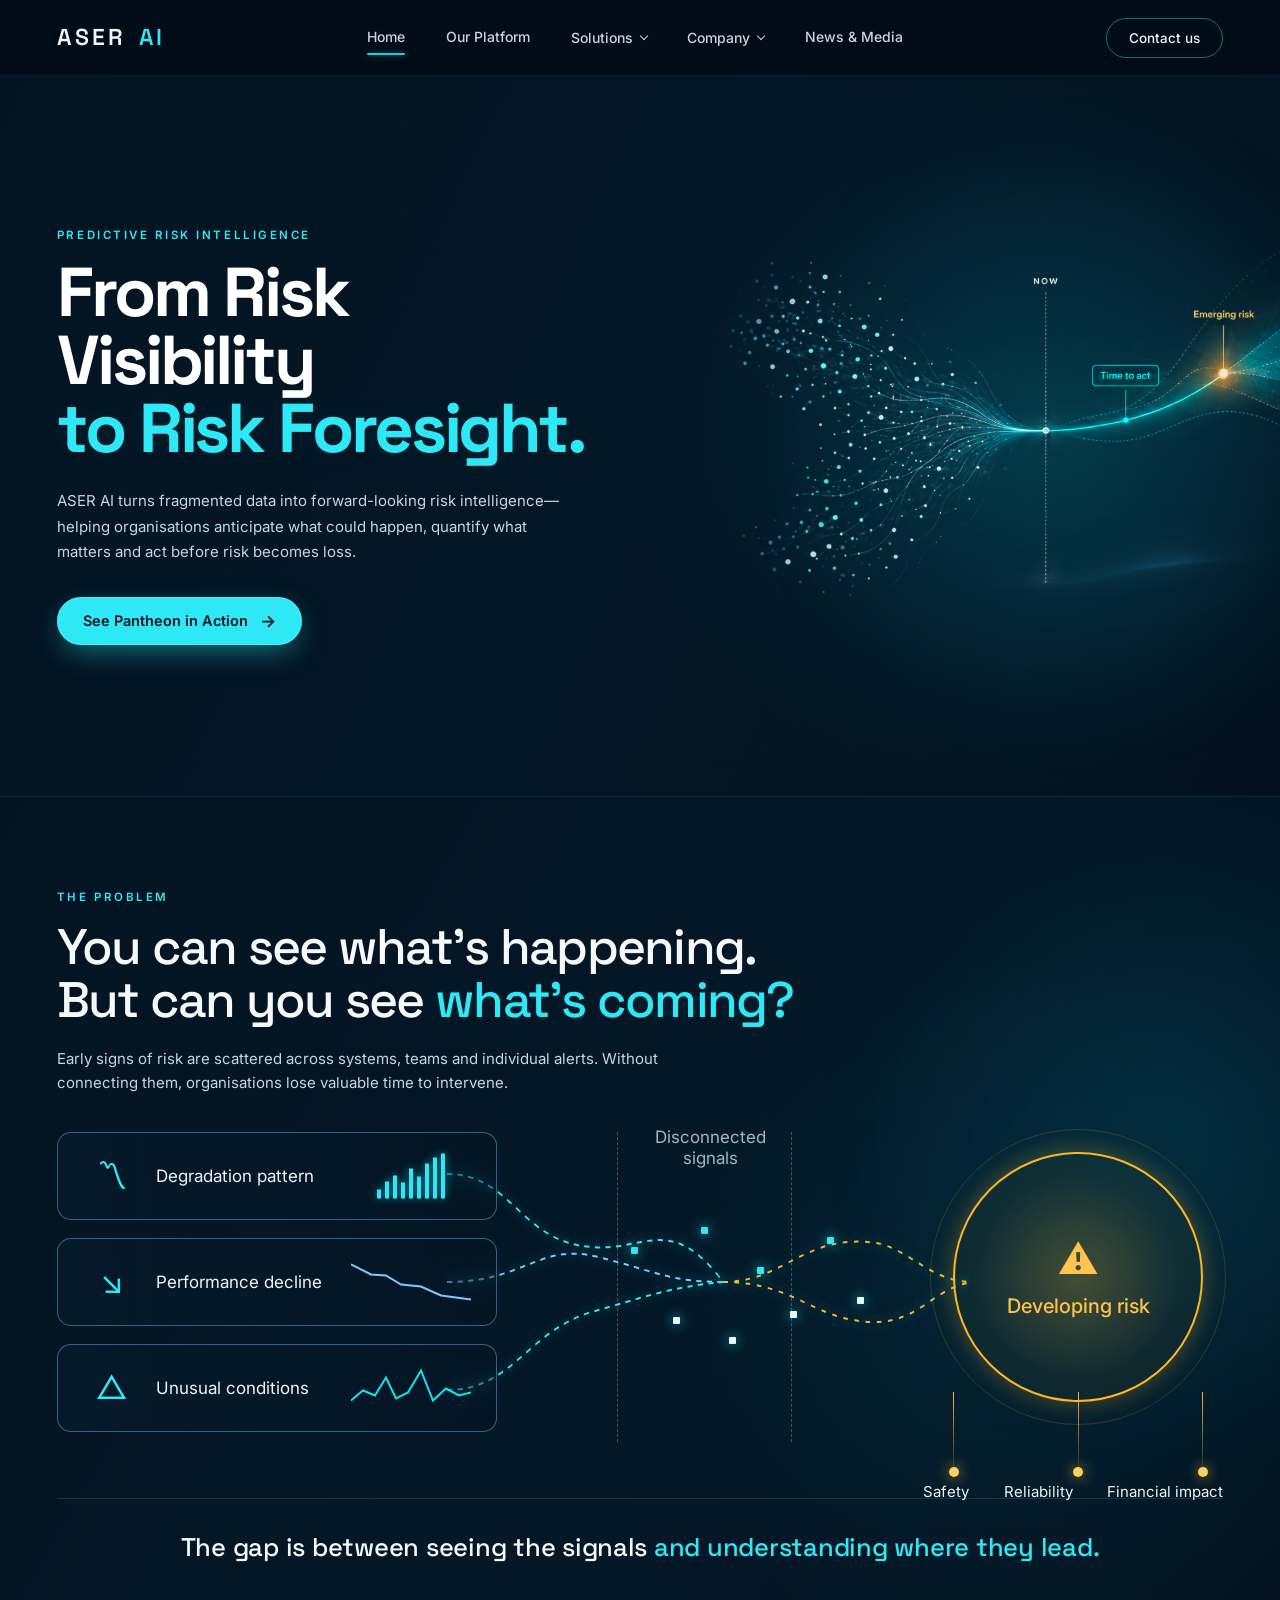
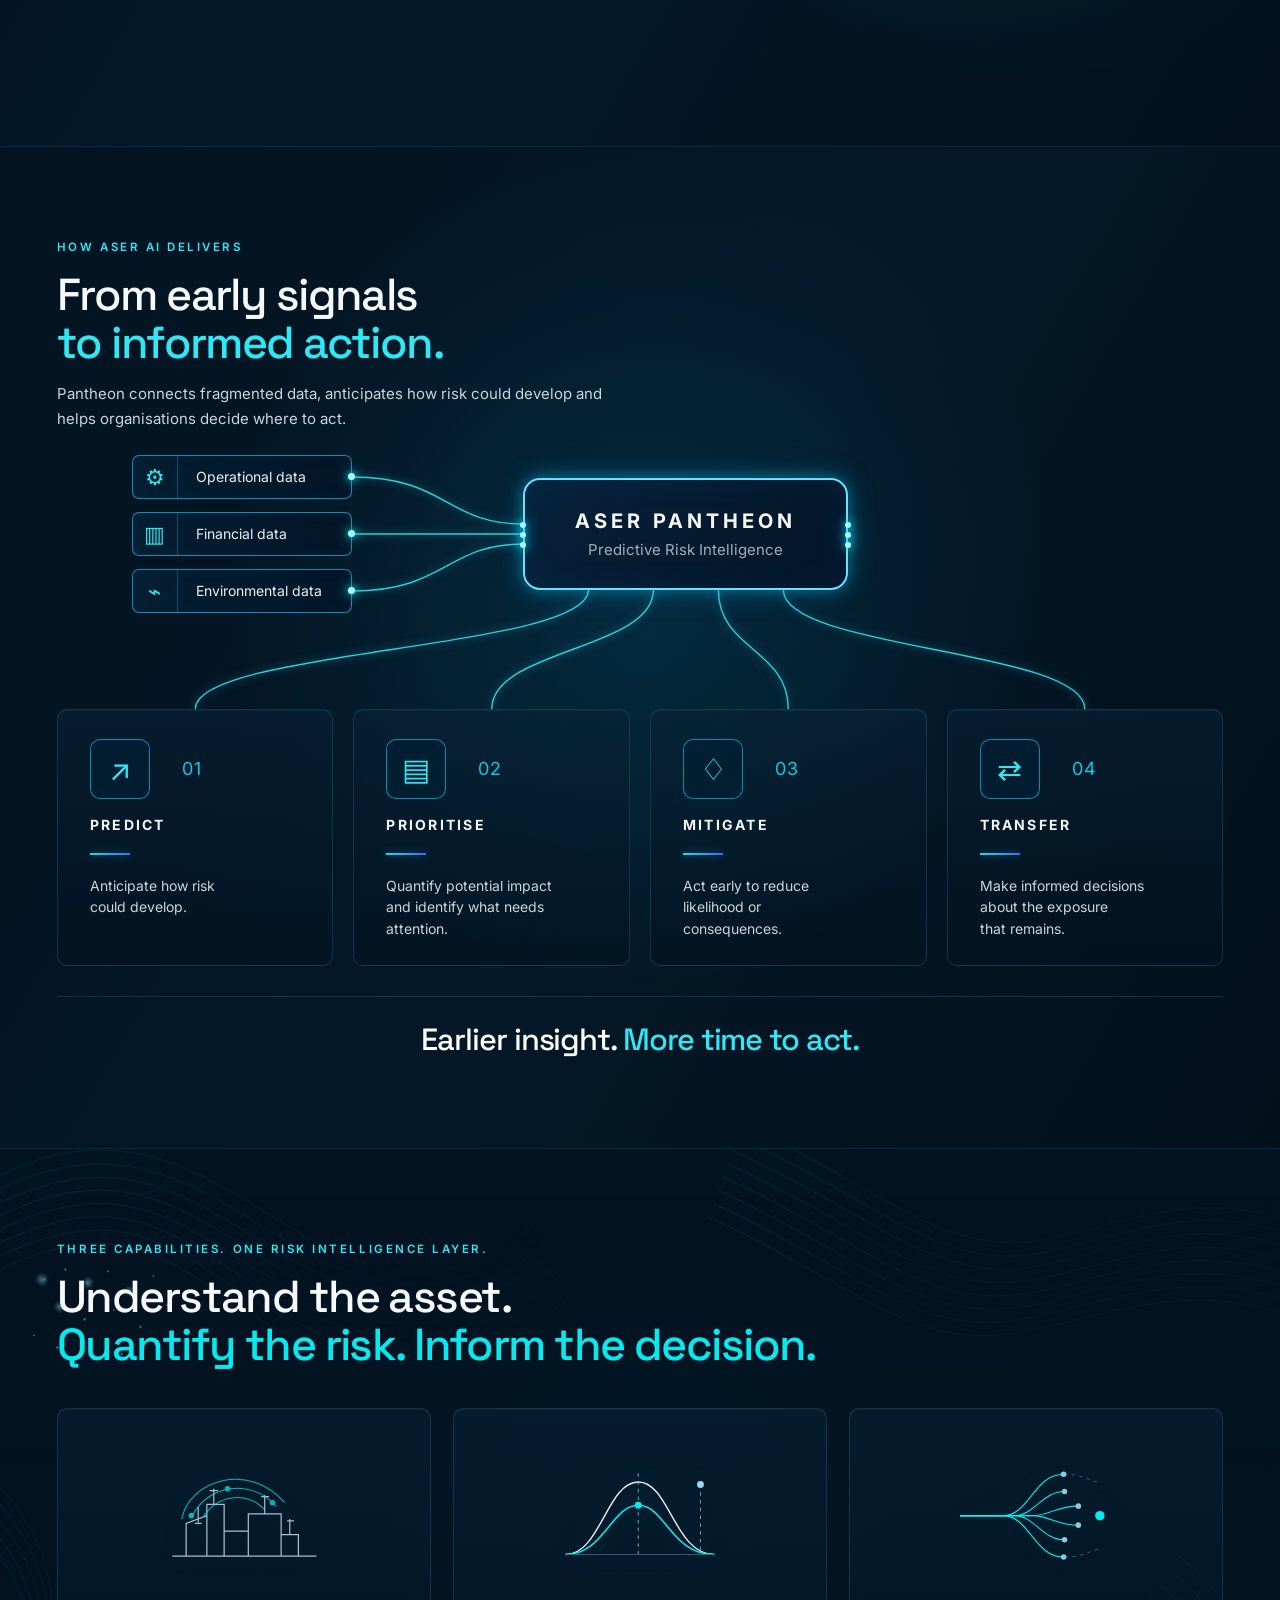
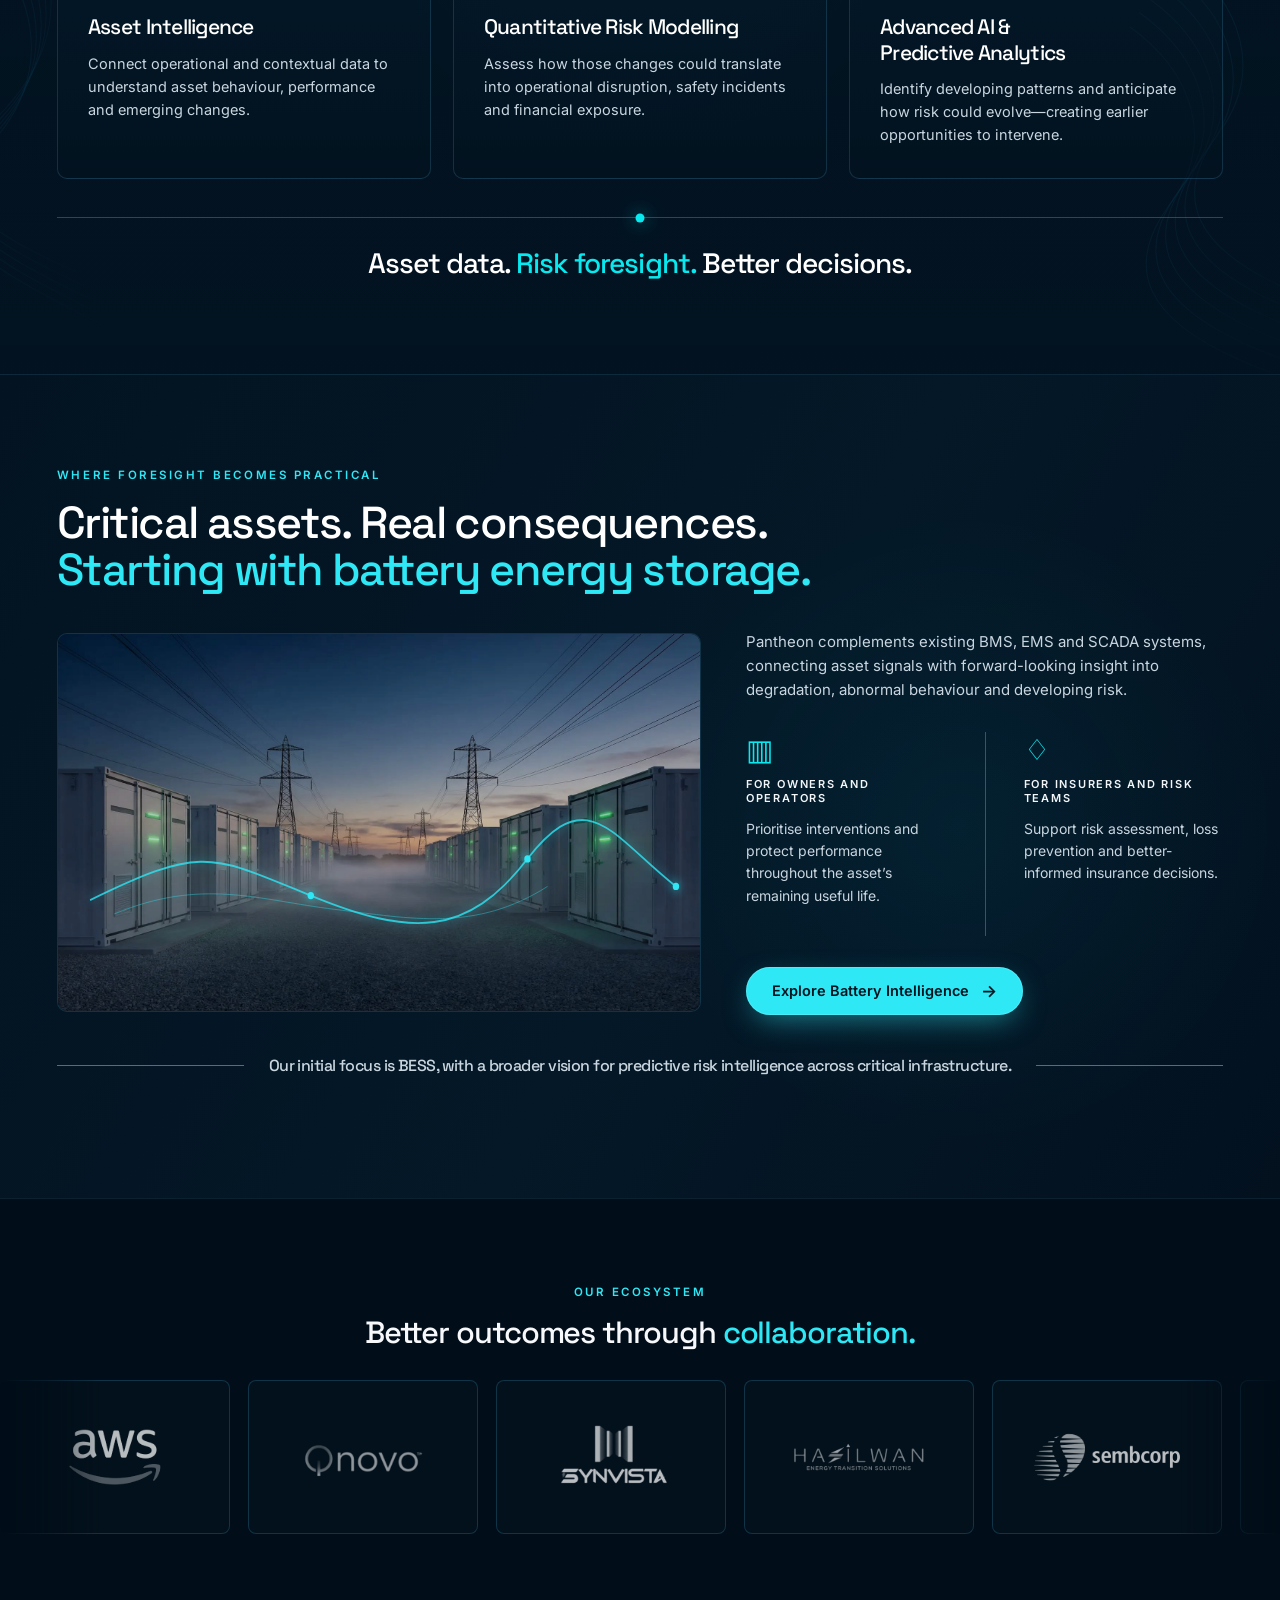
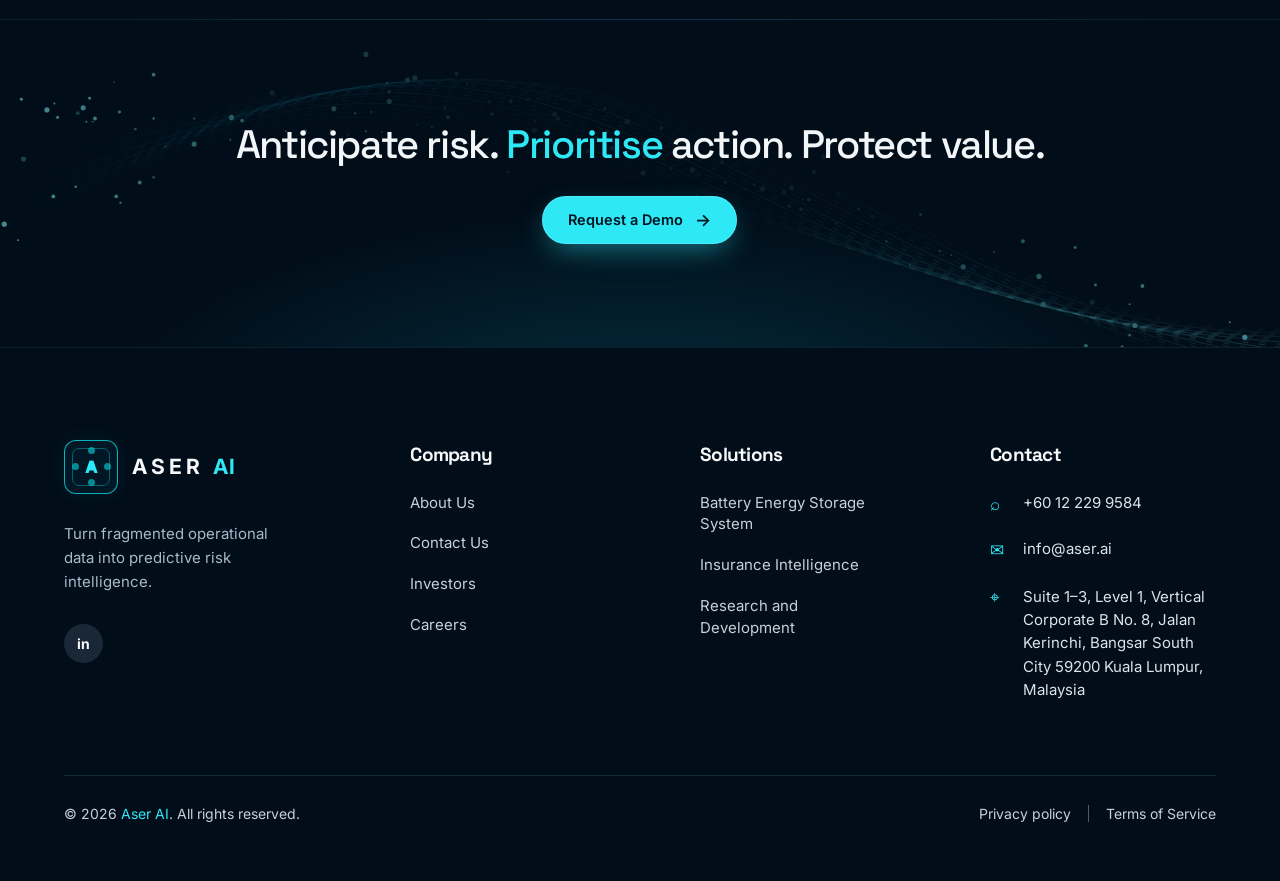
==== commit 61ad647f: "modify with new changes and added new pages" ====
--- a/index.html
+++ b/index.html
@@ -8,105 +8,56 @@
     <title>ASER AI | Predictive Risk Intelligence</title>
     <link rel="preconnect" href="https://fonts.googleapis.com">
     <link rel="preconnect" href="https://fonts.gstatic.com" crossorigin>
-    <link
-        href="https://fonts.googleapis.com/css2?family=Inter:wght@400;500;600;700&family=Space+Grotesk:wght@400;500;600;700&family=Playfair+Display:wght@400;500;600&display=swap"
-        rel="stylesheet">
+    <link href="https://fonts.googleapis.com/css2?family=Inter:wght@300;400;500;600;700&family=Space+Grotesk:wght@400;500;600;700&display=swap" rel="stylesheet">
     <link rel="stylesheet" href="./style/main.css">
     <link rel="stylesheet" href="./style/responsive.css">
+    <link rel="stylesheet" href="./style/design-system.css">
 </head>
 
 <body>
 
     <header class="site-header">
 
-        <a href="./index.html" class="logo" aria-label="ASER AI Home">
-            ASER <span>AI</span>
-        </a>
-
-        <nav class="main-nav" id="mainNavigation">
-
-            <a href="./index.html" class="nav-link">Home</a>
+        <a href="./index.html" class="logo" aria-label="ASER AI home">ASER <span>AI</span></a>
+
+        <nav class="main-nav" id="mainNavigation" aria-label="Main">
+
+            <a href="./index.html" class="nav-link active" aria-current="page">Home</a>
 
             <a href="./platform.html" class="nav-link">Our Platform</a>
 
-
-            <!-- SOLUTIONS DROPDOWN -->
             <div class="nav-dropdown">
-
                 <button class="nav-dropdown-toggle" type="button" aria-expanded="false" aria-controls="solutionsMenu">
-                    Solutions
-                    <span class="nav-chevron"></span>
+                    Solutions <span class="nav-chevron" aria-hidden="true"></span>
                 </button>
-
                 <div class="nav-dropdown-menu" id="solutionsMenu">
-
-                    <a href="./operational-intelligence.html">
-                        Battery Energy Storage System
-                    </a>
-
-                    <a href="./insurance-intelligence.html">
-                        Insurance Intelligence
-                    </a>
-
-                    <a href="./research-development.html">
-                        Research &amp; Development
-                    </a>
-
-                </div>
-
-            </div>
-
-
-            <!-- COMPANY DROPDOWN -->
+                    <a href="./operational-intelligence.html">Battery Energy Storage Systems</a>
+                    <a href="./insurance-intelligence.html">Insurance Intelligence</a>
+                    <a href="./research-development.html">Research &amp; Development</a>
+                </div>
+            </div>
+
             <div class="nav-dropdown">
-
                 <button class="nav-dropdown-toggle" type="button" aria-expanded="false" aria-controls="companyMenu">
-                    Company
-                    <span class="nav-chevron"></span>
+                    Company <span class="nav-chevron" aria-hidden="true"></span>
                 </button>
-
                 <div class="nav-dropdown-menu" id="companyMenu">
-
-                    <a href="./about-us.html">
-                        The Aser AI Way
-                    </a>
-
-                    <a href="./team.html">
-                        Our Leadership
-                    </a>
-
-                    <a href="./careers.html">
-                        Careers
-                    </a>
-
-                    <a href="./investors.html">
-                        Investors
-                    </a>
-
-                </div>
-
-            </div>
-
+                    <a href="./about-us.html">The ASER AI Way</a>
+                    <a href="./team.html">Our Leadership</a>
+                    <a href="./careers.html">Careers</a>
+                    <a href="./investors.html">Investors</a>
+                </div>
+            </div>
 
             <a href="./news-media.html" class="nav-link">News &amp; Media</a>
 
+            <a href="./contact.html" class="nav-contact-mobile">Contact us</a>
+
         </nav>
 
-
-        <a href="mailto:info@aser.ai" class="nav-contact">
-
-            <span>Contact Us</span>
-
-            <span class="contact-arrow">
-                ↗
-            </span>
-
-        </a>
-
-
-        <!-- MOBILE TOGGLE -->
-        <button class="site-menu-toggle" type="button" aria-label="Open navigation" aria-expanded="false"
-            aria-controls="mainNavigation">
+        <a href="./contact.html" class="nav-contact">Contact us</a>
+
+        <button class="site-menu-toggle" type="button" aria-label="Open navigation" aria-expanded="false" aria-controls="mainNavigation">
             <span></span>
             <span></span>
         </button>
@@ -148,7 +99,7 @@
                     before risk becomes loss.
                 </p>
 
-                <a href="#" class="hero-button">
+                <a href="./platform.html" class="hero-button">
                     See Pantheon in Action
                     <span>→</span>
                 </a>
@@ -654,11 +605,6 @@
                 <div class="aser4-divider"></div>
                 <div class="aser4-bottom">
                     <h3>Asset data. <span>Risk foresight.</span> Better decisions.</h3>
-                    <div class="aser4-sectors">
-                        <span>Operational</span>
-                        <span>Financial</span>
-                        <span>Insurance</span>
-                    </div>
                 </div>
             </div>
         </section>
@@ -672,26 +618,9 @@
                 </h2>
 
                 <div class="aser5-main">
-                    <div class="aser5-visual" aria-label="Battery energy storage site visual">
-                        <div class="aser5-sky"></div>
-                        <div class="aser5-cloud"></div>
-                        <div class="aser5-grid">
-                            <div class="aser5-unit"></div>
-                            <div class="aser5-unit"></div>
-                            <div class="aser5-unit"></div>
-                            <div class="aser5-unit"></div>
-                            <div class="aser5-unit"></div>
-                            <div class="aser5-unit"></div>
-                            <div class="aser5-unit"></div>
-                            <div class="aser5-unit"></div>
-                            <div class="aser5-unit"></div>
-                            <div class="aser5-unit"></div>
-                            <div class="aser5-unit"></div>
-                            <div class="aser5-unit"></div>
-                            <div class="aser5-unit"></div>
-                            <div class="aser5-unit"></div>
-                        </div>
-                        <div class="aser5-lines">
+                    <div class="aser5-visual has-photo">
+                        <img src="./assets/images/solutionHero.jpg" alt="Battery energy storage containers beside transmission lines at dusk" loading="lazy">
+                        <div class="aser5-lines" aria-hidden="true">
                             <svg viewBox="0 0 800 410" preserveAspectRatio="none">
                                 <path d="M40 290 C180 230 190 240 315 285 S510 330 585 245 S690 220 770 275" fill="none"
                                     stroke="#08e9ef" stroke-width="2" opacity=".8" />
@@ -705,7 +634,7 @@
                     </div>
 
                     <div class="aser5-copy">
-                        <p>Pan theon complements existing BMS, EMS and SCADA systems, connecting asset signals with
+                        <p>Pantheon complements existing BMS, EMS and SCADA systems, connecting asset signals with
                             forward-looking insight into degradation, abnormal behaviour and developing risk.</p>
 
                         <div class="aser5-benefits">
@@ -722,7 +651,7 @@
                             </div>
                         </div>
 
-                        <a href="#contact" class="aser5-button">Explore Battery Intelligence <span>→</span></a>
+                        <a href="./operational-intelligence.html" class="aser5-button">Explore Battery Intelligence <span>→</span></a>
                     </div>
                 </div>
 
@@ -751,7 +680,7 @@
             </div>
         </section>
 
-                <!-- PARTNERS -->
+        <!-- PARTNERS -->
         <section class="way-partners">
 
             <div class="way-container">
@@ -775,39 +704,39 @@
                         </div>
 
                         <div class="way-partner">
-                            <img src="./assets/images/logos/2.png" alt="General">
-                        </div>
-
-                        <div class="way-partner">
-                            <img src="./assets/images/logos/3.png" alt="The Hive">
-                        </div>
-
-                        <div class="way-partner">
-                            <img src="./assets/images/logos/4.png" alt="Synvista">
-                        </div>
-                        <div class="way-partner">
-                            <img src="./assets/images/logos/5.png" alt="Synvista">
-                        </div>
-                        <div class="way-partner">
-                            <img src="./assets/images/logos/6.png" alt="Synvista">
-                        </div>
-                        <div class="way-partner">
-                            <img src="./assets/images/logos/7.png" alt="Synvista">
-                        </div>
-                        <div class="way-partner">
-                            <img src="./assets/images/logos/8.png" alt="Synvista">
-                        </div>
-                        <div class="way-partner">
-                            <img src="./assets/images/logos/9.png" alt="Synvista">
-                        </div>
-                        <div class="way-partner">
-                            <img src="./assets/images/logos/10.png" alt="Synvista">
-                        </div>
-                        <div class="way-partner">
-                            <img src="./assets/images/logos/11.png" alt="Synvista">
-                        </div>
-                        <div class="way-partner">
-                            <img src="./assets/images/logos/12.png" alt="Synvista">
+                            <img src="./assets/images/logos/2.png" alt="Qnovo">
+                        </div>
+
+                        <div class="way-partner">
+                            <img src="./assets/images/logos/3.png" alt="Synvista">
+                        </div>
+
+                        <div class="way-partner">
+                            <img src="./assets/images/logos/4.png" alt="Hasilwan">
+                        </div>
+                        <div class="way-partner">
+                            <img src="./assets/images/logos/5.png" alt="Sembcorp">
+                        </div>
+                        <div class="way-partner">
+                            <img src="./assets/images/logos/6.png" alt="Green Tenaga">
+                        </div>
+                        <div class="way-partner">
+                            <img src="./assets/images/logos/7.png" alt="Marsh">
+                        </div>
+                        <div class="way-partner">
+                            <img src="./assets/images/logos/8.png" alt="MSIG">
+                        </div>
+                        <div class="way-partner">
+                            <img src="./assets/images/logos/9.png" alt="Swiss Re">
+                        </div>
+                        <div class="way-partner">
+                            <img src="./assets/images/logos/10.png" alt="Generali">
+                        </div>
+                        <div class="way-partner">
+                            <img src="./assets/images/logos/11.png" alt="The Hive Southeast Asia">
+                        </div>
+                        <div class="way-partner">
+                            <img src="./assets/images/logos/12.png" alt="Jelawang Capital">
                         </div>
                     </div>
 
@@ -818,39 +747,39 @@
                         </div>
 
                         <div class="way-partner">
-                            <img src="./assets/images/logos/2.png" alt="General">
-                        </div>
-
-                        <div class="way-partner">
-                            <img src="./assets/images/logos/3.png" alt="The Hive">
-                        </div>
-
-                        <div class="way-partner">
-                            <img src="./assets/images/logos/4.png" alt="Synvista">
-                        </div>
-                        <div class="way-partner">
-                            <img src="./assets/images/logos/5.png" alt="Synvista">
-                        </div>
-                        <div class="way-partner">
-                            <img src="./assets/images/logos/6.png" alt="Synvista">
-                        </div>
-                        <div class="way-partner">
-                            <img src="./assets/images/logos/7.png" alt="Synvista">
-                        </div>
-                        <div class="way-partner">
-                            <img src="./assets/images/logos/8.png" alt="Synvista">
-                        </div>
-                        <div class="way-partner">
-                            <img src="./assets/images/logos/9.png" alt="Synvista">
-                        </div>
-                        <div class="way-partner">
-                            <img src="./assets/images/logos/10.png" alt="Synvista">
-                        </div>
-                        <div class="way-partner">
-                            <img src="./assets/images/logos/11.png" alt="Synvista">
-                        </div>
-                        <div class="way-partner">
-                            <img src="./assets/images/logos/12.png" alt="Synvista">
+                            <img src="./assets/images/logos/2.png" alt="Qnovo">
+                        </div>
+
+                        <div class="way-partner">
+                            <img src="./assets/images/logos/3.png" alt="Synvista">
+                        </div>
+
+                        <div class="way-partner">
+                            <img src="./assets/images/logos/4.png" alt="Hasilwan">
+                        </div>
+                        <div class="way-partner">
+                            <img src="./assets/images/logos/5.png" alt="Sembcorp">
+                        </div>
+                        <div class="way-partner">
+                            <img src="./assets/images/logos/6.png" alt="Green Tenaga">
+                        </div>
+                        <div class="way-partner">
+                            <img src="./assets/images/logos/7.png" alt="Marsh">
+                        </div>
+                        <div class="way-partner">
+                            <img src="./assets/images/logos/8.png" alt="MSIG">
+                        </div>
+                        <div class="way-partner">
+                            <img src="./assets/images/logos/9.png" alt="Swiss Re">
+                        </div>
+                        <div class="way-partner">
+                            <img src="./assets/images/logos/10.png" alt="Generali">
+                        </div>
+                        <div class="way-partner">
+                            <img src="./assets/images/logos/11.png" alt="The Hive Southeast Asia">
+                        </div>
+                        <div class="way-partner">
+                            <img src="./assets/images/logos/12.png" alt="Jelawang Capital">
                         </div>
                     </div>
 
@@ -859,6 +788,15 @@
             </div>
 
         </section>
+        <!-- CLOSING CTA -->
+        <section class="ds-cta-band" aria-labelledby="homeCtaTitle">
+            <div class="ds-cta-band-bg" aria-hidden="true"><img class="ds-flow" src="./assets/images/flow-wave.svg" alt="" aria-hidden="true"></div>
+            <div class="ds-cta-band-inner reveal">
+                <h2 id="homeCtaTitle">Anticipate risk. <em>Prioritise</em> action. Protect value.</h2>
+                <a href="mailto:info@aser.ai?subject=Pantheon%20demo" class="hero-button ds-button">Request a Demo <span>→</span></a>
+            </div>
+        </section>
+
     </main>
 
     <footer class="aser-footer">
@@ -892,10 +830,10 @@
                 <div class="aser-footer-col">
                     <h3>Company</h3>
                     <ul>
-                        <li><a href="#">About Us</a></li>
-                        <li><a href="#">Contact Us</a></li>
-                        <li><a href="#">Investors</a></li>
-                        <li><a href="#">Careers</a></li>
+                        <li><a href="./about-us.html">About Us</a></li>
+                        <li><a href="./contact.html">Contact Us</a></li>
+                        <li><a href="./investors.html">Investors</a></li>
+                        <li><a href="./careers.html">Careers</a></li>
                     </ul>
                 </div>
 
@@ -903,9 +841,9 @@
                 <div class="aser-footer-col aser-footer-solutions">
                     <h3>Solutions</h3>
                     <ul>
-                        <li><a href="#">Battery Energy Storage<br>System</a></li>
-                        <li><a href="#">Insurance Intelligence</a></li>
-                        <li><a href="#">Research and<br>Development</a></li>
+                        <li><a href="./operational-intelligence.html">Battery Energy Storage<br>System</a></li>
+                        <li><a href="./insurance-intelligence.html">Insurance Intelligence</a></li>
+                        <li><a href="./research-development.html">Research and<br>Development</a></li>
                     </ul>
                 </div>
 
@@ -919,16 +857,12 @@
                                 <span class="aser-footer-contact-text">+60 12 229 9584</span>
                             </a>
                         </li>
-
                         <li>
-                            <a href="mailto:info@slategrey-porpoise-194817.hostingersite.com"
-                                class="aser-footer-contact-link">
+                            <a href="mailto:info@aser.ai" class="aser-footer-contact-link">
                                 <span class="aser-footer-contact-icon">✉</span>
-                                <span
-                                    class="aser-footer-contact-text">info@slategrey-porpoise-194817.hostingersite.com</span>
+                                <span class="aser-footer-contact-text">info@aser.ai</span>
                             </a>
                         </li>
-
                         <li>
                             <div class="aser-footer-contact-link">
                                 <span class="aser-footer-contact-icon">⌖</span>
@@ -963,209 +897,6 @@
     </footer>
 
     <script src="./script/main.js" defer></script>
-    <script>
-        (() => {
-            "use strict";
-
-            const header = document.querySelector(".site-header");
-
-            if (!header) return;
-
-            const menuToggle = header.querySelector(".site-menu-toggle");
-            const dropdowns = [...header.querySelectorAll(".nav-dropdown")];
-            const dropdownButtons = dropdowns.map((item) =>
-                item.querySelector(".nav-dropdown-toggle")
-            );
-
-
-            /* ================================================
-               CLOSE ALL DROPDOWNS
-            ================================================ */
-
-            function closeDropdowns(except = null) {
-
-                dropdowns.forEach((dropdown) => {
-
-                    if (dropdown === except) return;
-
-                    dropdown.classList.remove("is-open");
-
-                    const button = dropdown.querySelector(
-                        ".nav-dropdown-toggle"
-                    );
-
-                    button?.setAttribute("aria-expanded", "false");
-
-                });
-
-            }
-
-
-            /* ================================================
-               CLOSE MOBILE MENU
-            ================================================ */
-
-            function closeMobileMenu() {
-
-                header.classList.remove("mobile-open");
-
-                menuToggle?.classList.remove("is-active");
-
-                menuToggle?.setAttribute("aria-expanded", "false");
-
-                menuToggle?.setAttribute("aria-label", "Open navigation");
-
-                closeDropdowns();
-
-            }
-
-
-            /* ================================================
-               MOBILE MENU TOGGLE
-            ================================================ */
-
-            if (menuToggle) {
-
-                menuToggle.addEventListener("click", () => {
-
-                    const isOpen = header.classList.toggle("mobile-open");
-
-                    menuToggle.classList.toggle("is-active", isOpen);
-
-                    menuToggle.setAttribute(
-                        "aria-expanded",
-                        String(isOpen)
-                    );
-
-                    menuToggle.setAttribute(
-                        "aria-label",
-                        isOpen ? "Close navigation" : "Open navigation"
-                    );
-
-                    if (!isOpen) {
-                        closeDropdowns();
-                    }
-
-                });
-
-            }
-
-
-            /* ================================================
-               DROPDOWN TOGGLE
-            ================================================ */
-
-            dropdownButtons.forEach((button) => {
-
-                if (!button) return;
-
-                button.addEventListener("click", (event) => {
-
-                    event.stopPropagation();
-
-                    const currentDropdown = button.closest(".nav-dropdown");
-
-                    const shouldOpen = !currentDropdown.classList.contains(
-                        "is-open"
-                    );
-
-                    closeDropdowns(currentDropdown);
-
-                    currentDropdown.classList.toggle("is-open", shouldOpen);
-
-                    button.setAttribute(
-                        "aria-expanded",
-                        String(shouldOpen)
-                    );
-
-                });
-
-            });
-
-
-            /* ================================================
-               CLOSE AFTER NAVIGATION
-            ================================================ */
-
-            header.querySelectorAll(".main-nav a").forEach((link) => {
-
-                link.addEventListener("click", () => {
-                    closeMobileMenu();
-                });
-
-            });
-
-
-            /* ================================================
-               CLICK OUTSIDE
-            ================================================ */
-
-            document.addEventListener("pointerdown", (event) => {
-
-                if (!header.contains(event.target)) {
-
-                    closeDropdowns();
-
-                    closeMobileMenu();
-
-                }
-
-            });
-
-
-            /* ================================================
-               ESCAPE KEY
-            ================================================ */
-
-            document.addEventListener("keydown", (event) => {
-
-                if (event.key !== "Escape") return;
-
-                closeDropdowns();
-                closeMobileMenu();
-
-            });
-
-
-            /* ================================================
-               RESPONSIVE STATE RESET
-            ================================================ */
-
-            const mobileBreakpoint = window.matchMedia("(max-width: 760px)");
-
-            mobileBreakpoint.addEventListener("change", () => {
-                closeMobileMenu();
-            });
-
-
-            /* ================================================
-               KEYBOARD DROPDOWN NAVIGATION
-            ================================================ */
-
-            dropdownButtons.forEach((button) => {
-
-                button?.addEventListener("keydown", (event) => {
-
-                    if (event.key !== "ArrowDown") return;
-
-                    event.preventDefault();
-
-                    const dropdown = button.closest(".nav-dropdown");
-
-                    closeDropdowns(dropdown);
-
-                    dropdown.classList.add("is-open");
-
-                    button.setAttribute("aria-expanded", "true");
-
-                    dropdown.querySelector(".nav-dropdown-menu a")?.focus();
-
-                });
-
-            });
-
-        })();
-    </script>
 </body>
 
 </html>
--- a/style/main.css
+++ b/style/main.css
@@ -9756,22 +9756,16 @@
     isolation: isolate;
 
     background:
-        radial-gradient(
-            ellipse at 50% 65%,
+        radial-gradient(ellipse at 50% 65%,
             rgba(0, 185, 220, .16),
-            transparent 55%
-        ),
-        radial-gradient(
-            ellipse at 85% 20%,
+            transparent 55%),
+        radial-gradient(ellipse at 85% 20%,
             rgba(0, 217, 233, .08),
-            transparent 40%
-        ),
-        linear-gradient(
-            135deg,
+            transparent 40%),
+        linear-gradient(135deg,
             #061c2c 0%,
             #031321 65%,
-            #041827 100%
-        );
+            #041827 100%);
 
     color: #f3f7fa;
 }
@@ -10854,11 +10848,9 @@
     isolation: isolate;
     padding-top: 76px;
     background:
-        radial-gradient(
-            ellipse at 78% 40%,
+        radial-gradient(ellipse at 78% 40%,
             rgba(0, 185, 220, .17),
-            transparent 48%
-        ),
+            transparent 48%),
         linear-gradient(135deg, #061c2c 0%, #031321 68%);
 }
 
@@ -11003,7 +10995,7 @@
     line-height: 1.13;
 }
 
-.aser-team-page .team-section-heading > p {
+.aser-team-page .team-section-heading>p {
     max-width: 340px;
     margin-bottom: 4px;
     color: var(--team-muted);
@@ -11355,7 +11347,8 @@
     .aser-team-page .team-intro-line {
         margin-top: 40px;
     }
-/* 
+
+    /* 
     .aser-team-page .team-intro::before {
         right: -10px;
         bottom: -15px;
@@ -11376,7 +11369,7 @@
         font-size: 36px;
     }
 
-    .aser-team-page .team-section-heading > p {
+    .aser-team-page .team-section-heading>p {
         margin-top: 16px;
         font-size: 12px;
     }
@@ -11468,6 +11461,7 @@
 /* REDUCED MOTION */
 
 @media (prefers-reduced-motion: reduce) {
+
     .aser-team-page *,
     .aser-team-page *::before,
     .aser-team-page *::after {
@@ -11567,11 +11561,9 @@
     isolation: isolate;
     padding-top: 76px;
     background:
-        radial-gradient(
-            ellipse at 78% 40%,
+        radial-gradient(ellipse at 78% 40%,
             rgba(0, 185, 220, .17),
-            transparent 48%
-        ),
+            transparent 48%),
         linear-gradient(135deg, #061c2c 0%, #031321 68%);
 }
 
@@ -11642,12 +11634,10 @@
     width: 100%;
     height: 1px;
     margin-top: 58px;
-    background: linear-gradient(
-        90deg,
-        var(--career-cyan),
-        rgba(0, 217, 233, .1),
-        transparent
-    );
+    background: linear-gradient(90deg,
+            var(--career-cyan),
+            rgba(0, 217, 233, .1),
+            transparent);
 }
 
 
@@ -11727,7 +11717,7 @@
     line-height: 1.15;
 }
 
-.aser-careers-page .career-section-heading > p {
+.aser-careers-page .career-section-heading>p {
     max-width: 340px;
     margin-bottom: 4px;
 }
@@ -11788,11 +11778,9 @@
 .aser-careers-page .career-approach {
     padding: clamp(75px, 9vw, 110px) 0;
     background:
-        radial-gradient(
-            ellipse at 10% 80%,
+        radial-gradient(ellipse at 10% 80%,
             rgba(0, 160, 210, .07),
-            transparent 40%
-        ),
+            transparent 40%),
         var(--career-bg);
 }
 
@@ -12036,10 +12024,11 @@
 }
 
 @media (prefers-reduced-motion: reduce) {
+
     .aser-careers-page *,
     .aser-careers-page *::before,
     .aser-careers-page *::after {
         animation: none !important;
         transition: none !important;
     }
-}
+}
--- a/style/design-system.css
+++ b/style/design-system.css
@@ -0,0 +1,3597 @@
+/* =========================================================
+   ASER AI — DESIGN SYSTEM LAYER
+   Loaded after main.css and responsive.css on every page.
+   Aligns colour, type, spacing, header, footer, buttons and
+   cards with the approved page designs. Page-specific tuning
+   is grouped by page further down.
+========================================================= */
+
+:root {
+    /* Colour */
+    --ds-bg: #010d18;
+    --ds-bg-2: #031524;
+    --ds-surface: rgba(6, 27, 44, .62);
+    --ds-surface-solid: #061a2b;
+    --ds-line: rgba(78, 170, 210, .2);
+    --ds-line-strong: rgba(46, 232, 246, .45);
+    --ds-divider: rgba(78, 170, 210, .13);
+    --ds-cyan: #2ee8f6;
+    --ds-cyan-soft: #7ff3fb;
+    --ds-cyan-deep: #0fb8cc;
+    --ds-amber: #f5a524;
+    --ds-text: #f2f6f9;
+    --ds-text-2: #c9d6df;
+    --ds-muted: #9db0bf;
+
+    /* Type */
+    --ds-heading: "Space Grotesk", "Inter", sans-serif;
+    --ds-sans: "Inter", "Helvetica Neue", Arial, sans-serif;
+
+    /* Layout */
+    --ds-gutter: clamp(20px, 4.45vw, 64px);
+    --ds-max: 1312px;
+    --ds-container: min(var(--ds-max), calc(100% - (2 * var(--ds-gutter))));
+    --ds-section-y: clamp(64px, 7.2vw, 104px);
+    --ds-radius: 10px;
+    --ds-ease: cubic-bezier(.2, .7, .2, 1);
+
+    /* Map legacy tokens onto the design palette */
+    --aser-font-heading: var(--ds-heading);
+    --aser-font-body: var(--ds-sans);
+    --aser-bg: var(--ds-bg);
+    --aser-bg-deep: var(--ds-bg);
+    --aser-cyan: var(--ds-cyan);
+    --aser-cyan-bright: var(--ds-cyan);
+    --aser-muted: var(--ds-muted);
+    --aser-line: var(--ds-line);
+    --bg: var(--ds-bg);
+    --cyan: var(--ds-cyan);
+    --cyan2: var(--ds-cyan);
+    --muted: var(--ds-muted);
+    --line: var(--ds-line);
+}
+
+html {
+    background: var(--ds-bg);
+    scroll-padding-top: 88px;
+}
+
+html.nav-locked {
+    overflow: hidden;
+}
+
+body {
+    background: var(--ds-bg);
+    font-family: var(--ds-sans);
+    -webkit-font-smoothing: antialiased;
+    -moz-osx-font-smoothing: grayscale;
+    text-rendering: optimizeLegibility;
+}
+
+::selection {
+    background: rgba(46, 232, 246, .28);
+    color: #fff;
+}
+
+:focus-visible {
+    outline: 2px solid var(--ds-cyan);
+    outline-offset: 3px;
+}
+
+
+/* =========================================================
+   TYPOGRAPHY
+========================================================= */
+
+/* Serif display headings. font-family uses !important on purpose:
+   main.css redeclares heading families in 40+ places with mixed
+   specificity, and the family is a brand-level decision. */
+main h1,
+main h2,
+.problem-statement,
+.aser3-bottom h3,
+.aser4-bottom h3,
+.aser4-card h3,
+.aser5-note span,
+.research-case-content h3,
+.research-step h3,
+.research-approach-visual p,
+.ds-serif {
+    font-family: var(--ds-heading) !important;
+    font-weight: 500 !important;
+    letter-spacing: -0.035em !important;
+}
+
+/* Small headings, labels and UI text stay in the sans */
+main h3,
+main h4,
+main h5,
+main h6 {
+    font-family: var(--ds-heading);
+    letter-spacing: -0.02em;
+}
+
+main h1 {
+    font-size: clamp(40px, 4.35vw, 64px);
+    line-height: 1.06;
+}
+
+main h2 {
+    font-size: clamp(32px, 3.3vw, 48px);
+    line-height: 1.1;
+}
+
+main h1 span,
+main h2 span,
+main h1 .cyan,
+main h2 .cyan {
+    font-family: inherit !important;
+    font-weight: inherit !important;
+    letter-spacing: inherit !important;
+}
+
+/* Eyebrow labels */
+.eyebrow,
+.problem-eyebrow,
+.aser3-eyebrow,
+.aser4-eyebrow,
+.aser5-eyebrow,
+.way-eyebrow,
+.solution-eyebrow,
+.challenge-eyebrow,
+.section-eyebrow,
+.research-eyebrow {
+    font-family: var(--ds-sans);
+    font-size: 11.5px;
+    font-weight: 600;
+    letter-spacing: .22em;
+    line-height: 1.4;
+    text-transform: uppercase;
+    color: var(--ds-cyan);
+    margin-bottom: 16px;
+}
+
+
+/* =========================================================
+   BUTTONS
+========================================================= */
+
+.hero-button,
+.pill-button,
+.solution-button,
+.aser-button,
+.research-button,
+.aser5-button,
+.ds-button {
+    display: inline-flex;
+    align-items: center;
+    justify-content: center;
+    gap: 12px;
+    min-height: 48px;
+    width: auto;
+    padding: 0 26px;
+    border: 0;
+    border-radius: 999px;
+    background: var(--ds-cyan);
+    color: #00141f;
+    font-family: var(--ds-sans);
+    font-size: 14.5px;
+    font-weight: 600;
+    letter-spacing: 0;
+    line-height: 1;
+    text-decoration: none;
+    white-space: nowrap;
+    box-shadow: 0 0 0 1px rgba(127, 243, 251, .35) inset, 0 10px 30px -8px rgba(46, 232, 246, .55);
+    transition: transform .3s var(--ds-ease), box-shadow .3s ease, background .3s ease;
+}
+
+.hero-button span,
+.pill-button span,
+.solution-button span,
+.aser-button span,
+.research-button span,
+.aser5-button span,
+.ds-button span {
+    display: inline-block;
+    width: auto;
+    height: auto;
+    background: none;
+    color: inherit;
+    font-size: 17px;
+    line-height: 1;
+    transition: transform .3s var(--ds-ease);
+}
+
+.hero-button:hover,
+.pill-button:hover,
+.solution-button:hover,
+.aser-button:hover,
+.research-button:hover,
+.aser5-button:hover,
+.ds-button:hover {
+    background: var(--ds-cyan-soft);
+    color: #00141f;
+    transform: translateY(-2px);
+    box-shadow: 0 0 0 1px rgba(127, 243, 251, .5) inset, 0 16px 38px -10px rgba(46, 232, 246, .75);
+}
+
+.hero-button:hover span,
+.pill-button:hover span,
+.solution-button:hover span,
+.aser-button:hover span,
+.research-button:hover span,
+.aser5-button:hover span,
+.ds-button:hover span {
+    transform: translateX(4px);
+}
+
+
+/* =========================================================
+   HEADER
+========================================================= */
+
+.site-header {
+    position: sticky;
+    top: 0;
+    z-index: 1000;
+    min-height: 76px;
+    height: 76px;
+    padding: 0 var(--ds-gutter);
+    gap: 32px;
+    background: rgba(1, 12, 22, .78);
+    border-bottom: 1px solid var(--ds-divider);
+    backdrop-filter: blur(16px) saturate(140%);
+    -webkit-backdrop-filter: blur(16px) saturate(140%);
+    transition: background .3s ease, box-shadow .3s ease;
+}
+
+.site-header.is-scrolled {
+    background: rgba(1, 11, 20, .92);
+    box-shadow: 0 12px 30px -18px rgba(0, 0, 0, .8);
+}
+
+.site-header .logo {
+    font-family: var(--ds-heading);
+    font-size: 23px;
+    font-weight: 600;
+    letter-spacing: 3px;
+    color: var(--ds-text);
+    text-decoration: none;
+    white-space: nowrap;
+}
+
+.site-header .logo span {
+    margin-left: 4px;
+    color: var(--ds-cyan);
+    letter-spacing: 2px;
+}
+
+
+.site-header .main-nav .nav-link,
+.site-header .main-nav .nav-dropdown-toggle {
+    padding: 0;
+    color: var(--ds-text-2);
+    font-family: var(--ds-sans);
+    font-size: 14px;
+    font-weight: 500;
+    gap: 8px;
+}
+
+.nav-link:hover,
+.nav-dropdown-toggle:hover,
+.nav-dropdown.is-open > .nav-dropdown-toggle {
+    color: var(--ds-cyan);
+}
+
+.nav-link.active,
+.nav-dropdown.is-current > .nav-dropdown-toggle {
+    color: var(--ds-cyan);
+}
+
+.nav-link::after,
+.nav-dropdown-toggle::after {
+    content: "";
+    position: absolute;
+    left: 0;
+    right: 0;
+    bottom: 22px;
+    height: 2px;
+    border-radius: 2px;
+    background: var(--ds-cyan);
+    box-shadow: 0 0 10px rgba(46, 232, 246, .5);
+    transform: scaleX(0);
+    transform-origin: left;
+    transition: transform .35s var(--ds-ease);
+}
+
+.nav-link.active::after,
+.nav-dropdown.is-current > .nav-dropdown-toggle::after,
+.nav-dropdown.is-open > .nav-dropdown-toggle::after {
+    display: block;
+    transform: scaleX(1);
+}
+
+.nav-chevron {
+    width: 6px;
+    height: 6px;
+    border-width: 0 1.5px 1.5px 0;
+}
+
+.nav-dropdown-menu {
+    width: 268px;
+    padding: 8px;
+    border-radius: 12px;
+    background: rgba(3, 18, 31, .97);
+    border: 1px solid var(--ds-line);
+}
+
+.nav-dropdown-menu a {
+    min-height: 46px;
+    padding: 12px 14px;
+    border-radius: 8px;
+    color: var(--ds-text-2);
+    font-size: 13.5px;
+}
+
+.nav-dropdown-menu a:hover,
+.nav-dropdown-menu a[aria-current="page"] {
+    background: rgba(46, 232, 246, .08);
+    color: var(--ds-cyan);
+}
+
+/* Desktop: open dropdowns on hover too */
+@media (hover: hover) and (min-width: 1101px) {
+    .nav-dropdown:hover .nav-dropdown-menu {
+        opacity: 1;
+        visibility: visible;
+        pointer-events: auto;
+        transform: translate(-50%, 0);
+    }
+
+    .nav-dropdown:hover .nav-chevron {
+        margin-top: 4px;
+        transform: rotate(225deg);
+    }
+}
+
+.nav-contact {
+    display: inline-flex;
+    align-items: center;
+    justify-content: center;
+    flex-shrink: 0;
+    height: 40px;
+    min-width: 0;
+    padding: 0 22px;
+    border: 1px solid var(--ds-line-strong);
+    border-radius: 999px;
+    background: transparent;
+    color: var(--ds-text);
+    font-family: var(--ds-sans);
+    font-size: 13.5px;
+    font-weight: 500;
+    text-decoration: none;
+    transition: background .3s ease, color .3s ease, border-color .3s ease, box-shadow .3s ease;
+}
+
+.nav-contact:hover {
+    background: var(--ds-cyan);
+    border-color: var(--ds-cyan);
+    color: #00141f;
+    box-shadow: 0 0 26px rgba(46, 232, 246, .35);
+}
+
+.nav-contact-mobile {
+    display: none;
+}
+
+.site-menu-toggle {
+    width: 42px;
+    height: 42px;
+    border: 1px solid var(--ds-line);
+    border-radius: 10px;
+    background: transparent;
+}
+
+
+/* =========================================================
+   SHARED SECTION RHYTHM + CONTAINER
+========================================================= */
+
+/* Standard sections: consistent vertical rhythm and a hairline divider */
+.problem-section,
+.aser3-section,
+.aser4-section,
+.aser5-section,
+.architecture,
+.capabilities,
+.operational-challenge,
+.solution-capabilities,
+.solution-process,
+.insurance-challenge,
+.insurance-capabilities,
+.insurance-standards,
+.insurance-audience,
+.research-approach,
+.research-process {
+    padding-top: var(--ds-section-y);
+    padding-bottom: var(--ds-section-y);
+    padding-left: 0;
+    padding-right: 0;
+    border-top: 1px solid var(--ds-divider);
+    border-bottom: 0;
+}
+
+/* One content width for every page */
+.hero-content,
+.problem-content,
+.aser4-inner,
+.aser5-inner,
+.way-container,
+.architecture-layout,
+.architecture .section-heading,
+.architecture-note,
+.capabilities .section-heading,
+.capability-grid,
+.challenge-inner,
+.solution-section-heading,
+.solution-capability-grid,
+.solution-process-grid,
+.solution-process-note,
+.solution-audience-content,
+.insurance-challenge .section-heading,
+.insurance-capabilities .section-heading,
+.insurance-standards .section-heading,
+.insurance-audience .section-heading,
+.risk-journey,
+.risk-capability-grid,
+.standards-grid,
+.standards-disclaimer,
+.audience-grid,
+.research-approach-inner,
+.research-section-heading,
+.research-process-heading,
+.research-process-steps,
+.ds-cta-band-inner {
+    width: var(--ds-container);
+    max-width: none;
+    margin-left: auto;
+    margin-right: auto;
+    padding-left: 0;
+    padding-right: 0;
+}
+
+/* Sections that carried their own narrower width */
+html body section.section-container,
+html body.solutions-page section.section-container {
+    width: 100%;
+    max-width: none;
+    margin-left: 0;
+    margin-right: 0;
+}
+
+/* Left edge of hero copy = left edge of the content container */
+:root {
+    --ds-edge: max(var(--ds-gutter), calc((100% - var(--ds-max)) / 2));
+}
+
+/* Body copy: readable size and calmer colour */
+.hero-description,
+.problem-description,
+.aser3-heading p,
+.aser5-copy > p,
+.pantheon-hero .hero-copy p:not(.eyebrow),
+.section-heading p,
+.bess-content p:not(.eyebrow),
+.solution-hero-content p:not(.solution-eyebrow),
+.challenge-copy p,
+.solution-section-heading p:not(.solution-eyebrow),
+.insurance-hero p,
+.cta-content p,
+.research-hero-copy p,
+.research-hero p,
+.research-approach p,
+.research-cta-content p,
+.solution-cta-content p {
+    font-family: var(--ds-sans);
+    font-size: clamp(15px, 1.08vw, 17px);
+    line-height: 1.62;
+    color: var(--ds-text-2);
+}
+
+
+/* =========================================================
+   CARDS — one treatment across pages
+========================================================= */
+
+.aser3-card,
+.aser4-card,
+.capability-card,
+.solution-capability-card,
+.solution-audience-card,
+.risk-input-card,
+.risk-capability-card,
+.audience-card,
+.architecture .node,
+.architecture .output-card,
+.architecture .input-card {
+    background:
+        linear-gradient(180deg, rgba(9, 34, 54, .55), rgba(3, 18, 31, .55));
+    border: 1px solid var(--ds-line);
+    border-radius: var(--ds-radius);
+    box-shadow: inset 0 1px 0 rgba(127, 243, 251, .05);
+    transition:
+        border-color .35s ease,
+        transform .45s var(--ds-ease),
+        box-shadow .45s ease,
+        background .35s ease;
+}
+
+.aser3-card:hover,
+.aser4-card:hover,
+.capability-card:hover,
+.solution-capability-card:hover,
+.solution-audience-card:hover,
+.risk-input-card:hover,
+.risk-capability-card:hover,
+.audience-card:hover {
+    border-color: rgba(46, 232, 246, .5);
+    transform: translateY(-4px);
+    box-shadow:
+        inset 0 1px 0 rgba(127, 243, 251, .08),
+        0 22px 50px -24px rgba(0, 0, 0, .9),
+        0 0 34px -12px rgba(46, 232, 246, .35);
+}
+
+
+/* =========================================================
+   REUSABLE: FLOW WAVE + CTA BAND
+========================================================= */
+
+.ds-flow {
+    position: absolute;
+    inset: 0;
+    width: 100%;
+    height: 100%;
+    object-fit: cover;
+    pointer-events: none;
+    user-select: none;
+}
+
+.ds-cta-band {
+    position: relative;
+    overflow: hidden;
+    isolation: isolate;
+    padding: clamp(72px, 8vw, 112px) 0;
+    border-top: 1px solid var(--ds-divider);
+    background:
+        radial-gradient(60% 90% at 50% 120%, rgba(14, 126, 160, .28), transparent 70%),
+        var(--ds-bg);
+    text-align: center;
+}
+
+.ds-cta-band-bg {
+    position: absolute;
+    inset: 0;
+    z-index: -1;
+    opacity: .55;
+    -webkit-mask-image: linear-gradient(90deg, #000 0%, rgba(0, 0, 0, .15) 38%, rgba(0, 0, 0, .15) 62%, #000 100%);
+    mask-image: linear-gradient(90deg, #000 0%, rgba(0, 0, 0, .15) 38%, rgba(0, 0, 0, .15) 62%, #000 100%);
+}
+
+.ds-cta-band-inner {
+    display: flex;
+    flex-direction: column;
+    align-items: center;
+    gap: 30px;
+}
+
+.ds-cta-band h2 {
+    font-size: clamp(30px, 3.1vw, 46px);
+    color: var(--ds-text);
+}
+
+.ds-cta-band h2 em {
+    font-style: normal;
+    color: var(--ds-cyan);
+}
+
+
+/* =========================================================
+   SCROLL REVEAL (shared)
+========================================================= */
+
+.js-ready .reveal {
+    opacity: 0;
+    transform: translate3d(0, 22px, 0);
+    transition: opacity .8s var(--ds-ease), transform .9s var(--ds-ease);
+}
+
+.js-ready .reveal.is-visible {
+    opacity: 1;
+    transform: none;
+}
+
+
+/* =========================================================
+   PAGE: HOME
+========================================================= */
+
+/* Hero — design uses a bold sans for this one headline */
+body .hero {
+    min-height: min(720px, calc(100vh - 76px));
+    display: flex;
+    align-items: center;
+}
+
+body .hero .hero-content {
+    width: var(--ds-container);
+    margin: 0 auto;
+    padding: 96px 0;
+}
+
+body .hero .hero-content > * {
+    max-width: 600px;
+}
+
+body .hero .hero-title {
+    font-family: var(--ds-heading) !important;
+    font-size: clamp(48px, 5.4vw, 80px);
+    font-weight: 700 !important;
+    line-height: .98;
+    letter-spacing: -0.045em !important;
+    margin-bottom: 26px;
+    max-width: 640px;
+}
+
+body .hero .hero-title .cyan {
+    font-family: inherit !important;
+}
+
+body .hero .hero-description {
+    max-width: 520px;
+    margin-bottom: 32px;
+}
+
+
+/* Problem */
+body .problem-section .problem-title {
+    font-size: clamp(36px, 3.9vw, 56px);
+    line-height: 1.06;
+    max-width: 900px;
+    margin-bottom: 20px;
+}
+
+body .problem-section .problem-description {
+    max-width: 620px;
+    margin-bottom: 36px;
+}
+
+
+body .problem-section .problem-divider {
+    margin-top: 36px;
+}
+
+body .problem-section .problem-statement {
+    max-width: none;
+    margin: 32px auto 0;
+    text-align: center;
+    font-size: clamp(22px, 2vw, 30px);
+    line-height: 1.3;
+    letter-spacing: -0.01em !important;
+}
+
+body .problem-section .problem-statement br {
+    display: none;
+}
+
+/* How ASER AI delivers */
+body .aser3-section {
+    padding-top: 0;
+    padding-bottom: 0;
+}
+
+body .aser3-section .aser3-wrap {
+    width: 100%;
+    padding: var(--ds-section-y) max(var(--ds-gutter), calc((100% - var(--ds-max)) / 2));
+}
+
+body .aser3-section .aser3-heading h2 {
+    font-size: clamp(34px, 3.5vw, 52px);
+    line-height: 1.06;
+}
+
+body .aser3-section .aser3-heading p {
+    max-width: 560px;
+    margin-top: 16px;
+}
+
+body .aser3-section .aser3-diagram {
+    margin-top: 20px;
+}
+
+body .aser3-card h3 {
+    font-family: var(--ds-sans);
+    font-size: 14px;
+    font-weight: 700;
+    letter-spacing: .16em;
+}
+
+body .aser3-card p {
+    font-size: 14px;
+    line-height: 1.55;
+    color: var(--ds-text-2);
+}
+
+body .aser3-section .aser3-bottom h3 {
+    font-size: clamp(26px, 2.4vw, 36px);
+}
+
+/* Three capabilities */
+body .aser4-section .aser4-heading {
+    width: 100%;
+    max-width: none;
+    margin: 0 0 40px;
+    text-align: left;
+}
+
+body .aser4-section .aser4-eyebrow {
+    color: var(--ds-cyan);
+}
+
+body .aser4-section .aser4-title {
+    font-size: clamp(34px, 3.5vw, 52px);
+    line-height: 1.06;
+}
+
+body .aser4-section .aser4-card {
+    min-height: 0;
+    padding: 30px 30px 32px;
+}
+
+body .aser4-section .aser4-card h3 {
+    font-size: clamp(21px, 1.6vw, 25px);
+    line-height: 1.2;
+    margin-bottom: 12px;
+}
+
+body .aser4-section .aser4-card p {
+    font-size: 14.5px;
+    line-height: 1.6;
+    color: var(--ds-text-2);
+}
+
+body .aser4-section .aser4-bottom {
+    margin-top: 26px;
+}
+
+body .aser4-section .aser4-bottom h3 {
+    font-size: clamp(24px, 2.2vw, 34px);
+}
+
+/* Critical assets — BESS photo */
+body .aser5-section .aser5-title {
+    font-size: clamp(34px, 3.5vw, 52px);
+    line-height: 1.06;
+    margin-bottom: 36px;
+}
+
+body .aser5-section .aser5-title span {
+    color: var(--ds-cyan);
+}
+
+body .aser5-visual.has-photo {
+    min-height: 0;
+    aspect-ratio: 16 / 9.4;
+    border: 1px solid var(--ds-line);
+    border-radius: var(--ds-radius);
+    background: var(--ds-bg-2);
+}
+
+body .aser5-visual.has-photo::before,
+body .aser5-visual.has-photo::after {
+    display: none;
+}
+
+body .aser5-visual.has-photo > img {
+    position: absolute;
+    inset: 0;
+    width: 100%;
+    height: 100%;
+    object-fit: cover;
+    object-position: center 60%;
+    filter: saturate(.85) brightness(.82) contrast(1.05);
+    transform: scale(1.03);
+    transition: transform 1.6s var(--ds-ease);
+}
+
+body .aser5-visual.has-photo:hover > img {
+    transform: scale(1.07);
+}
+
+body .aser5-visual.has-photo .aser5-lines {
+    position: absolute;
+    inset: 0;
+    z-index: 2;
+}
+
+body .aser5-visual.has-photo .aser5-lines svg {
+    width: 100%;
+    height: 100%;
+}
+
+body .aser5-visual.has-photo .aser5-lines path {
+    stroke: var(--ds-cyan);
+    stroke-dasharray: 1100;
+    stroke-dashoffset: 1100;
+    filter: drop-shadow(0 0 6px rgba(46, 232, 246, .7));
+}
+
+body .aser5-section.is-visible .aser5-visual.has-photo .aser5-lines path {
+    animation: dsDraw 2.4s .4s var(--ds-ease) forwards;
+}
+
+body .aser5-visual.has-photo .aser5-lines circle {
+    fill: var(--ds-cyan);
+    filter: drop-shadow(0 0 6px rgba(46, 232, 246, .9));
+    transform-box: fill-box;
+    transform-origin: center;
+    animation: dsPulse 2.6s ease-in-out infinite;
+}
+
+@keyframes dsDraw {
+    to { stroke-dashoffset: 0; }
+}
+
+@keyframes dsPulse {
+    0%, 100% { transform: scale(1); opacity: .9; }
+    50% { transform: scale(1.6); opacity: .55; }
+}
+
+body .aser5-section .aser5-label {
+    font-family: var(--ds-sans);
+    font-size: 11px;
+    letter-spacing: .16em;
+    color: var(--ds-text);
+}
+
+body .aser5-section .aser5-benefit p {
+    font-size: 14px;
+    line-height: 1.6;
+    color: var(--ds-text-2);
+}
+
+body .aser5-section .aser5-note {
+    margin-top: 40px;
+}
+
+body .aser5-section .aser5-note span {
+    font-size: clamp(16px, 1.25vw, 19px);
+    color: var(--ds-text-2);
+}
+
+/* Ecosystem — quiet monochrome logo tiles, as in the design */
+body .way-partners {
+    padding: clamp(56px, 6vw, 80px) 0;
+    border-top: 1px solid var(--ds-divider);
+    background: var(--ds-bg);
+}
+
+body .way-partners .way-partners-heading {
+    margin-bottom: 30px;
+}
+
+body .way-partners .way-partners-heading h2 {
+    font-size: clamp(26px, 2.4vw, 36px);
+}
+
+body .way-partners .way-partners-heading h2 span {
+    color: var(--ds-cyan);
+}
+
+body .way-partners .way-partner {
+    background: rgba(6, 27, 44, .6);
+    border: 1px solid var(--ds-line);
+    border-radius: 8px;
+    box-shadow: none;
+}
+
+body .way-partners .way-partner img {
+    filter: grayscale(1) invert(1) brightness(1.15) contrast(1.1);
+    mix-blend-mode: screen;
+    opacity: .72;
+    transition: opacity .3s ease;
+}
+
+body .way-partners .way-partner:hover img {
+    opacity: 1;
+}
+
+/* Delivery diagram connectors: CSS filters on SVG paths do not
+   render in Chrome, so the glow lives on the parent <svg>. */
+body .aser3-section .aser3-line {
+    filter: none;
+    stroke: var(--ds-cyan);
+    stroke-width: 1.4;
+}
+
+body .aser3-section .aser3-lines {
+    filter: drop-shadow(0 0 4px rgba(46, 232, 246, .55));
+}
+
+/* Same Chrome issue on the operational hero particles */
+body .connection-particles circle {
+    filter: none;
+}
+
+body .connection-particles {
+    filter: drop-shadow(0 0 6px rgba(46, 232, 246, .8));
+}
+
+body .aser4-section {
+    min-height: 0;
+}
+
+body .aser4-section .aser4-reference-bg,
+body .aser4-section .aser4-particles {
+    opacity: .45;
+}
+
+
+/* =========================================================
+   INNER PAGES — shared hero alignment
+========================================================= */
+
+body .pantheon-hero,
+body .solution-hero {
+    padding-left: var(--ds-edge);
+    padding-right: var(--ds-edge);
+}
+
+
+
+body .insurance-hero .insurance-hero-grid,
+body .research-hero .research-hero-inner {
+    width: var(--ds-container);
+    max-width: none;
+    margin-left: auto;
+    margin-right: auto;
+    padding-left: 0;
+    padding-right: 0;
+}
+
+body .insurance-hero .insurance-hero-content,
+body .research-hero .research-hero-copy {
+    max-width: 620px;
+}
+
+/* Hero headlines: two calm lines, as in the designs */
+body .pantheon-hero h1,
+body .solution-hero h1,
+body .insurance-hero h1,
+body .research-hero h1 {
+    font-size: clamp(38px, 3.9vw, 58px);
+    line-height: 1.06;
+    margin-bottom: 22px;
+}
+
+body .solution-hero h1 span,
+body .insurance-hero h1 span,
+body .research-hero h1 span {
+    display: block;
+}
+
+/* SVG labels inside hero art use the UI sans */
+main svg text {
+    font-family: var(--ds-sans);
+    letter-spacing: .02em;
+}
+
+/* Centered section headings get the full width so they sit on one line */
+body .section-heading,
+body .section-heading.centered {
+    max-width: none;
+}
+
+body .section-heading p {
+    max-width: 680px;
+    margin-left: auto;
+    margin-right: auto;
+}
+
+/* Card titles + text on inner pages */
+body .capability-card h3,
+body .solution-capability-card h3,
+body .risk-capability-card h3,
+body .audience-card h3,
+body .solution-audience-card h3,
+body .risk-input-card h3 {
+    font-family: var(--ds-heading) !important;
+    font-size: 17px;
+    font-weight: 600;
+    line-height: 1.3;
+    letter-spacing: -0.015em;
+    color: var(--ds-text);
+}
+
+body .capability-card p,
+body .solution-capability-card p,
+body .risk-capability-card p,
+body .audience-card p,
+body .solution-audience-card p,
+body .risk-input-card p {
+    font-size: 14px;
+    line-height: 1.6;
+    color: var(--ds-muted);
+}
+
+
+/* =========================================================
+   PAGE: PLATFORM
+========================================================= */
+
+body .pantheon-hero {
+    min-height: 620px;
+}
+
+/* The design shows a night scene; cool and darken the photo */
+body .pantheon-hero .hero-backdrop {
+    filter: brightness(.86) saturate(.7) contrast(1.05);
+}
+
+body .pantheon-hero .hero-backdrop::after {
+    content: "";
+    position: absolute;
+    inset: 0;
+    background: linear-gradient(180deg, rgba(1, 13, 24, .2), rgba(1, 13, 24, .55));
+    mix-blend-mode: multiply;
+}
+
+body .architecture .section-heading h2 {
+    font-size: clamp(30px, 2.9vw, 42px);
+    max-width: none;
+}
+
+body .capabilities .section-heading .eyebrow {
+    color: var(--ds-cyan);
+}
+
+body .capabilities .capability-grid {
+    gap: 18px;
+}
+
+body .capability-card {
+    min-height: 0;
+    padding: 26px 26px 28px;
+}
+
+body .capability-card .cap-icon {
+    color: var(--ds-cyan);
+    margin-bottom: 14px;
+}
+
+/* BESS: a real battery-storage photo, as in the design */
+body .bess-section {
+    min-height: 460px;
+    display: flex;
+    align-items: center;
+}
+
+body .bess-section .bess-image {
+    background:
+        linear-gradient(90deg, rgba(1, 13, 24, 0) 0%, rgba(1, 13, 24, .15) 42%, rgba(1, 13, 24, .9) 60%, var(--ds-bg) 100%),
+        linear-gradient(0deg, rgba(1, 13, 24, .35), rgba(1, 13, 24, .05)),
+        url("../assets/images/solutionHero.jpg") 20% 60% / cover no-repeat;
+}
+
+
+body .bess-section .bess-content h2 {
+    font-size: clamp(30px, 2.9vw, 42px);
+}
+
+/* Closing: mountain landscape behind the statement (bookends the hero) */
+body .closing-cta {
+    position: relative;
+    isolation: isolate;
+    padding: clamp(96px, 10vw, 150px) var(--ds-gutter);
+    background:
+        linear-gradient(180deg, var(--ds-bg) 0%, rgba(1, 13, 24, .55) 35%, rgba(1, 13, 24, .55) 70%, var(--ds-bg) 100%),
+        url("../assets/images/platform.jpg") center 30% / cover no-repeat;
+    border-top: 1px solid var(--ds-divider);
+}
+
+body .closing-cta .closing-overlay {
+    background: rgba(1, 12, 22, .45);
+}
+
+body .closing-cta h2 {
+    font-size: clamp(30px, 3.1vw, 46px);
+    margin-bottom: 30px;
+}
+
+
+/* =========================================================
+   PAGE: OPERATIONAL INTELLIGENCE (BESS)
+========================================================= */
+
+body .solution-hero {
+    min-height: 620px;
+}
+
+body .solution-hero h1 {
+    font-size: clamp(36px, 3.4vw, 50px);
+}
+
+body .operational-challenge .challenge-inner {
+    padding-left: 0;
+    padding-right: 0;
+}
+
+body .operational-challenge h2 {
+    font-size: clamp(34px, 3.5vw, 52px);
+}
+
+body .solution-capability-grid {
+    gap: 18px;
+}
+
+html body.solutions-page .solution-capability-card,
+body .solution-capability-card {
+    min-height: 0;
+    height: auto;
+    padding: 24px 24px 26px;
+}
+
+body .solution-process .solution-process-note {
+    color: var(--ds-muted);
+    font-size: 13.5px;
+}
+
+body .solution-audience {
+    padding-top: var(--ds-section-y);
+    padding-bottom: calc(var(--ds-section-y) * .8);
+    border-top: 1px solid var(--ds-divider);
+}
+
+body .solution-audience-card {
+    min-height: 0;
+    padding: 22px 22px 24px;
+    background: rgba(3, 18, 31, .82);
+    backdrop-filter: blur(6px);
+}
+
+/* Closing: animated data-flow wave instead of the circuit photo */
+body .solution-cta .solution-cta-wave {
+    background: none;
+}
+
+body .solution-cta {
+    padding: var(--ds-section-y) var(--ds-edge);
+    border-top: 1px solid var(--ds-divider);
+    background: var(--ds-bg);
+}
+
+
+
+body .solution-cta h2 {
+    font-size: clamp(32px, 3.2vw, 46px);
+}
+
+body .solution-cta h2 span {
+    display: block;
+}
+
+body .solution-cta .solution-cta-caption {
+    margin-top: 34px;
+    padding-top: 20px;
+    border-top: 1px solid var(--ds-divider);
+    color: var(--ds-text-2);
+    font-size: 15px;
+}
+
+
+/* =========================================================
+   PAGE: INSURANCE INTELLIGENCE
+========================================================= */
+
+body .insurance-hero {
+    min-height: 620px;
+}
+
+body .risk-journey {
+    margin-top: 40px;
+}
+
+body .risk-input-card {
+    padding: 16px 20px;
+}
+
+body .risk-capability-grid {
+    gap: 18px;
+}
+
+body .risk-capability-card {
+    min-height: 0;
+    padding: 28px 26px 30px;
+}
+
+body .standards-grid h3 {
+    font-family: var(--ds-heading) !important;
+    font-size: 15px;
+    font-weight: 600;
+}
+
+body .audience-card {
+    min-height: 0;
+    padding: 24px 24px 26px;
+}
+
+body .insurance-cta {
+    padding: var(--ds-section-y) 0;
+}
+
+body .insurance-cta .cta-content,
+body .insurance-cta .cta-footer-line {
+    width: var(--ds-container);
+    max-width: none;
+    margin-left: auto;
+    margin-right: auto;
+    padding-left: 0;
+    padding-right: 0;
+}
+
+body .insurance-cta .cta-content h2 {
+    font-size: clamp(32px, 3.2vw, 46px);
+}
+
+body .insurance-cta .cta-footer-line {
+    margin-top: 44px;
+    text-align: center;
+    font-family: var(--ds-heading) !important;
+    font-size: clamp(18px, 1.5vw, 22px);
+    color: var(--ds-text-2);
+}
+
+
+/* =========================================================
+   PAGE: RESEARCH & DEVELOPMENT
+========================================================= */
+
+body .research-hero .research-hero-inner {
+    min-height: 600px;
+}
+
+body .research-approach-copy h2,
+body .research-section-heading h2,
+body .research-process-heading h2 {
+    font-size: clamp(32px, 3.3vw, 48px);
+}
+
+body .research-case-content h3 {
+    font-size: clamp(26px, 2.2vw, 32px);
+    line-height: 1.15;
+}
+
+body .research-case-content p {
+    font-size: 15px;
+    line-height: 1.62;
+    color: var(--ds-text-2);
+}
+
+body .research-case-content li {
+    font-size: 14px;
+    color: var(--ds-text-2);
+}
+
+body .research-step h3 {
+    font-size: 19px;
+}
+
+body .research-step p {
+    font-size: 13.5px;
+    line-height: 1.55;
+    color: var(--ds-muted);
+}
+
+body .research-cta {
+    border-top: 1px solid var(--ds-divider);
+}
+
+
+body .research-cta h2 {
+    font-size: clamp(32px, 3.2vw, 46px);
+}
+
+/* Insurance — specificity fixes (main.css scopes these to the page) */
+html body .section-heading h2 {
+    max-width: none;
+}
+
+body.pantheon-insurance-page .audience-card,
+body.pantheon-insurance-page .risk-capability-card {
+    min-height: 0;
+    height: auto;
+}
+
+body.pantheon-insurance-page .insurance-hero .insurance-hero-content {
+    max-width: 680px;
+}
+
+body.pantheon-insurance-page .insurance-cta .cta-footer-line {
+    position: relative;
+    z-index: 2;
+    text-shadow: 0 0 18px var(--ds-bg), 0 0 6px var(--ds-bg);
+}
+
+/* Research — main.css scopes widths to .research-page; match them */
+body.research-page {
+    --research-container: var(--ds-max);
+}
+
+body.research-page .research-approach-inner,
+body.research-page .research-section-heading,
+body.research-page .research-process-heading,
+body.research-page .research-process-steps {
+    width: var(--ds-container);
+    max-width: none;
+}
+
+body.research-page .research-section-heading h2,
+body.research-page .research-process-heading h2 {
+    max-width: none;
+}
+
+body.research-page .research-cta {
+    padding-left: 0;
+    padding-right: 0;
+}
+
+body.research-page .research-hero .research-hero-copy,
+body.pantheon-insurance-page .insurance-hero .insurance-hero-content {
+    max-width: 700px;
+    width: auto;
+}
+
+body.research-page .research-hero h1,
+body.pantheon-insurance-page .insurance-hero h1 {
+    font-size: clamp(38px, 3.75vw, 56px);
+}
+
+
+/* =========================================================
+   DESKTOP-ONLY LAYOUT (tablet/mobile keep responsive.css rules)
+========================================================= */
+
+@media (min-width: 1101px) {
+    body .hero .hero-art {
+        width: 74%;
+        right: -2%;
+        left: auto;
+    }
+
+    body .problem-section .problem-visual {
+        min-height: 330px;
+    }
+
+    body .pantheon-hero .hero-copy {
+        width: min(560px, 46%);
+        margin: 0;
+    }
+
+    body .solution-hero .solution-hero-content {
+        width: min(680px, 52%);
+        max-width: none;
+        margin: 0;
+    }
+
+    body .bess-section .bess-content {
+        width: min(540px, 44%);
+        margin: 0 var(--ds-edge) 0 auto;
+    }
+
+    body .solution-cta .solution-cta-content {
+        width: min(560px, 50%);
+        background: none;
+    }
+
+    body .research-cta .research-cta-content {
+        margin-left: var(--ds-edge);
+        width: min(520px, 45%);
+    }
+
+    body .solution-cta .solution-cta-wave {
+        width: 70%;
+        background: none;
+        opacity: .9;
+        -webkit-mask-image: linear-gradient(90deg, transparent 0%, #000 40%);
+        mask-image: linear-gradient(90deg, transparent 0%, #000 40%);
+    }
+
+    .main-nav {
+        height: 76px;
+        gap: clamp(26px, 3.4vw, 52px);
+    }
+
+}
+
+
+/* =========================================================
+   TABLET + MOBILE
+========================================================= */
+
+@media (max-width: 1100px) {
+
+    .site-header {
+        height: 68px;
+        min-height: 68px;
+        gap: 14px;
+    }
+
+    .site-header .logo {
+        font-size: 21px;
+    }
+
+    /* Contact moves into the menu panel */
+    .site-header > .nav-contact {
+        display: none;
+    }
+
+    .site-menu-toggle {
+        display: flex;
+        margin-left: auto;
+    }
+
+    .site-header .main-nav {
+        position: absolute;
+        top: 100%;
+        left: 0;
+        right: 0;
+        height: auto;
+        max-height: calc(100dvh - 68px);
+        margin: 0;
+        padding: 10px var(--ds-gutter) 26px;
+        display: flex;
+        flex-direction: column;
+        align-items: stretch;
+        gap: 0;
+        overflow-y: auto;
+        background: #010c16;
+        border: 0;
+        border-bottom: 1px solid var(--ds-divider);
+        border-radius: 0;
+        box-shadow: 0 24px 40px rgba(0, 0, 0, .45);
+        opacity: 0;
+        visibility: hidden;
+        pointer-events: none;
+        transform: translateY(-8px);
+        transition: opacity .3s ease, visibility .3s ease, transform .3s var(--ds-ease);
+    }
+
+    .site-header.menu-open .main-nav,
+    .site-header.mobile-open .main-nav {
+        opacity: 1;
+        visibility: visible;
+        pointer-events: auto;
+        transform: none;
+    }
+
+    .site-header .main-nav .nav-link,
+    .site-header .main-nav .nav-dropdown-toggle {
+        width: 100%;
+        height: auto;
+        min-height: 54px;
+        justify-content: space-between;
+        border-bottom: 1px solid var(--ds-divider);
+        font-size: 15px;
+    }
+
+    .site-header .main-nav .nav-link::after,
+    .site-header .main-nav .nav-dropdown-toggle::after {
+        display: none;
+    }
+
+    .site-header .main-nav .nav-dropdown {
+        width: 100%;
+        height: auto;
+        display: block;
+    }
+
+    .site-header .main-nav .nav-dropdown-menu a {
+        min-height: 44px;
+        padding: 10px 14px;
+        border: 0;
+        font-size: 14px;
+    }
+
+    .site-header .main-nav .nav-dropdown-menu {
+        position: static;
+        width: 100%;
+        max-height: 0;
+        padding: 0;
+        overflow: hidden;
+        border: 0;
+        background: transparent;
+        box-shadow: none;
+        opacity: 1;
+        visibility: visible;
+        pointer-events: auto;
+        transform: none;
+        transition: max-height .35s var(--ds-ease), padding .35s ease;
+    }
+
+    .site-header .main-nav .nav-dropdown.is-open .nav-dropdown-menu {
+        max-height: 320px;
+        padding: 6px 0 10px;
+    }
+
+    .site-header .main-nav .nav-contact-mobile {
+        padding: 0 22px;
+        border: 0;
+        display: inline-flex;
+        align-items: center;
+        justify-content: center;
+        min-height: 48px;
+        margin-top: 20px;
+        border-radius: 999px;
+        background: var(--ds-cyan);
+        color: #00141f;
+        font-weight: 600;
+        font-size: 15px;
+        text-decoration: none;
+    }
+
+    .site-menu-toggle span {
+        transition: transform .3s var(--ds-ease);
+    }
+
+    /* Copy that sat in a narrow desktop column goes full width */
+    body .bess-section {
+        display: block;
+    }
+
+    body .research-cta .research-cta-content {
+        width: var(--ds-container);
+        margin-left: auto;
+        margin-right: auto;
+    }
+
+    body .aser5-section .aser5-note span {
+        white-space: normal;
+    }
+
+    body .problem-section .problem-statement br {
+        display: inline;
+    }
+
+    body .way-partners .way-partner {
+        background: #031322;
+    }
+
+    body .hero {
+        min-height: 0;
+    }
+
+    body .solution-audience .solution-audience-content {
+        width: var(--ds-container);
+        padding-left: 0;
+        padding-right: 0;
+    }
+
+    body .solution-cta .solution-cta-wave {
+        opacity: .35;
+    }
+}
+
+@media (max-width: 640px) {
+
+    body .hero .hero-content {
+        padding: 72px 0 64px;
+    }
+
+    body .hero .hero-title {
+        font-size: clamp(40px, 11vw, 52px);
+    }
+
+}
+
+@media (prefers-reduced-motion: reduce) {
+
+    .js-ready .reveal,
+    body .aser5-visual.has-photo .aser5-lines path {
+        opacity: 1;
+        transform: none;
+        stroke-dashoffset: 0;
+        animation: none !important;
+        transition: none;
+    }
+}
+
+
+/* =========================================================
+   FOOTER (original ASER AI footer) — palette alignment only
+========================================================= */
+
+.aser-footer {
+    background: var(--ds-bg);
+    border-top: 1px solid var(--ds-divider);
+}
+
+.aser-footer-col a:hover,
+.aser-footer-contact-link:hover .aser-footer-contact-text,
+.aser-footer-legal a:hover {
+    color: var(--ds-cyan);
+}
+
+
+/* =========================================================
+   NEW PAGES — Investors, News & Media, Contact (+ Careers)
+   Shared "pg-" components
+========================================================= */
+
+.pg-container {
+    width: var(--ds-container);
+    margin: 0 auto;
+}
+
+.pg-section {
+    position: relative;
+    padding: var(--ds-section-y) 0;
+    border-top: 1px solid var(--ds-divider);
+}
+
+.pg-eyebrow {
+    display: inline-block;
+    margin-bottom: 14px;
+    color: var(--ds-cyan);
+    font-family: var(--ds-sans);
+    font-size: 11.5px;
+    font-weight: 600;
+    letter-spacing: .22em;
+    text-transform: uppercase;
+}
+
+.pg-heading {
+    max-width: 760px;
+    margin: 0 auto clamp(36px, 4vw, 52px);
+    text-align: center;
+}
+
+.pg-heading-left {
+    margin-left: 0;
+    text-align: left;
+}
+
+.pg-heading h2 span,
+.pg-hero h1 span {
+    color: var(--ds-cyan);
+}
+
+.pg-heading p {
+    margin-top: 16px;
+    color: var(--ds-text-2);
+    font-size: 16px;
+    line-height: 1.62;
+}
+
+/* ---------- Hero with animated network ---------- */
+
+.pg-hero {
+    position: relative;
+    overflow: hidden;
+    isolation: isolate;
+    padding: clamp(80px, 9vw, 128px) 0 clamp(72px, 8vw, 112px);
+    text-align: center;
+    background:
+        radial-gradient(55% 80% at 50% 0%, rgba(14, 126, 160, .22), transparent 70%),
+        var(--ds-bg);
+}
+
+.pg-hero-net {
+    position: absolute;
+    inset: 0;
+    z-index: -1;
+    width: 100%;
+    height: 100%;
+    -webkit-mask-image: linear-gradient(180deg, #000 55%, transparent);
+    mask-image: linear-gradient(180deg, #000 55%, transparent);
+}
+
+.pg-net-lines line {
+    stroke: rgba(46, 232, 246, .26);
+    stroke-width: 1;
+    stroke-dasharray: 260;
+    stroke-dashoffset: 260;
+    animation: pgDraw 2.2s var(--ds-ease) forwards;
+    animation-delay: calc(var(--i) * .12s + .2s);
+}
+
+.pg-net-dots circle {
+    fill: var(--ds-cyan);
+    opacity: 0;
+    transform-box: fill-box;
+    transform-origin: center;
+    animation:
+        pgFadeIn .8s ease forwards,
+        pgTwinkle 4s ease-in-out infinite;
+    animation-delay: calc(var(--i) * .15s), calc(var(--i) * .45s + 1s);
+}
+
+.pg-net-waves path {
+    fill: none;
+    stroke: rgba(46, 232, 246, .16);
+    stroke-width: 1;
+    animation: pgWave 9s ease-in-out infinite alternate;
+    animation-delay: calc(var(--i) * -.6s);
+}
+
+.pg-hero-net {
+    filter: drop-shadow(0 0 4px rgba(46, 232, 246, .25));
+}
+
+@keyframes pgDraw { to { stroke-dashoffset: 0; } }
+@keyframes pgFadeIn { to { opacity: .85; } }
+@keyframes pgTwinkle { 0%, 100% { transform: scale(1); } 50% { transform: scale(1.6); } }
+@keyframes pgWave { from { transform: translateY(-10px); } to { transform: translateY(12px); } }
+
+.pg-hero-inner {
+    width: var(--ds-container);
+    max-width: 820px;
+    margin: 0 auto;
+    display: flex;
+    flex-direction: column;
+    align-items: center;
+}
+
+.pg-breadcrumb {
+    display: inline-flex;
+    align-items: center;
+    gap: 10px;
+    margin-bottom: 26px;
+    padding: 7px 14px;
+    border: 1px solid var(--ds-line);
+    border-radius: 999px;
+    background: rgba(3, 18, 31, .6);
+    color: var(--ds-muted);
+    font-size: 13px;
+}
+
+.pg-breadcrumb a {
+    display: inline-flex;
+    align-items: center;
+    gap: 6px;
+    color: var(--ds-text-2);
+    text-decoration: none;
+    transition: color .25s ease;
+}
+
+.pg-breadcrumb a:hover { color: var(--ds-cyan); }
+
+.pg-breadcrumb svg {
+    width: 14px;
+    height: 14px;
+    fill: var(--ds-cyan);
+}
+
+.pg-breadcrumb [aria-current] { color: var(--ds-text); }
+
+.pg-hero h1 {
+    font-size: clamp(40px, 4.6vw, 66px);
+    line-height: 1.04;
+    margin-bottom: 20px;
+}
+
+.pg-hero p {
+    max-width: 620px;
+    color: var(--ds-text-2);
+    font-size: clamp(15px, 1.1vw, 17.5px);
+    line-height: 1.62;
+}
+
+/* ---------- Statement with word-by-word reveal ---------- */
+
+.pg-statement-section {
+    background:
+        radial-gradient(50% 70% at 50% 50%, rgba(14, 126, 160, .12), transparent 70%);
+}
+
+.pg-statement {
+    max-width: 1000px;
+    margin: 0 auto;
+    text-align: center;
+    font-family: var(--ds-heading);
+    font-size: clamp(26px, 2.9vw, 42px);
+    font-weight: 500;
+    line-height: 1.25;
+    letter-spacing: -0.03em;
+    color: var(--ds-text);
+}
+
+.pg-statement-sm {
+    font-size: clamp(22px, 2.3vw, 34px);
+}
+
+.pg-statement mark {
+    background: none;
+    color: var(--ds-cyan);
+}
+
+.pg-statement .pg-word {
+    display: inline-block;
+    opacity: .14;
+    transform: translateY(6px);
+    transition: opacity .6s ease, transform .6s var(--ds-ease);
+    transition-delay: calc(var(--w) * 35ms);
+}
+
+.pg-statement.is-visible .pg-word {
+    opacity: 1;
+    transform: none;
+}
+
+/* ---------- Icons, pulse, chips ---------- */
+
+.pg-icon {
+    flex-shrink: 0;
+    display: grid;
+    place-items: center;
+    width: 46px;
+    height: 46px;
+    border: 1px solid var(--ds-line-strong);
+    border-radius: 12px;
+    background: rgba(46, 232, 246, .07);
+    transition: background .35s ease, transform .45s var(--ds-ease), box-shadow .35s ease;
+}
+
+.pg-icon svg {
+    width: 22px;
+    height: 22px;
+    fill: none;
+    stroke: var(--ds-cyan);
+    stroke-width: 1.5;
+    stroke-linecap: round;
+    stroke-linejoin: round;
+}
+
+.pg-icon-lg {
+    width: 58px;
+    height: 58px;
+    border-radius: 50%;
+}
+
+.pg-icon-lg svg {
+    width: 26px;
+    height: 26px;
+}
+
+.pg-pulse {
+    position: relative;
+    display: inline-block;
+    flex-shrink: 0;
+    width: 8px;
+    height: 8px;
+    border-radius: 50%;
+    background: var(--ds-cyan);
+}
+
+.pg-pulse::after {
+    content: "";
+    position: absolute;
+    inset: 0;
+    border-radius: 50%;
+    background: var(--ds-cyan);
+    animation: pgPing 2s ease-out infinite;
+}
+
+@keyframes pgPing {
+    from { transform: scale(1); opacity: .7; }
+    to { transform: scale(3); opacity: 0; }
+}
+
+.pg-tag,
+.pg-news-cat {
+    display: inline-block;
+    padding: 5px 11px;
+    border: 1px solid var(--ds-line);
+    border-radius: 999px;
+    color: var(--ds-cyan);
+    font-size: 11.5px;
+    font-weight: 600;
+    letter-spacing: .06em;
+    text-transform: uppercase;
+}
+
+.pg-checklist {
+    list-style: none;
+    display: grid;
+    gap: 10px;
+    margin: 0 0 22px;
+    padding: 0;
+}
+
+.pg-checklist li {
+    position: relative;
+    padding-left: 26px;
+    color: var(--ds-text-2);
+    font-size: 14.5px;
+    line-height: 1.5;
+}
+
+.pg-checklist li::before {
+    content: "";
+    position: absolute;
+    left: 0;
+    top: 4px;
+    width: 14px;
+    height: 14px;
+    border-radius: 50%;
+    border: 1px solid var(--ds-cyan);
+    background:
+        radial-gradient(circle, var(--ds-cyan) 0 3px, transparent 3.5px);
+}
+
+/* ---------- Generic cards (Careers "Why work") ---------- */
+
+.pg-card-grid {
+    display: grid;
+    grid-template-columns: repeat(3, minmax(0, 1fr));
+    gap: 20px;
+}
+
+.pg-card,
+.pg-investor,
+.pg-feature,
+.pg-news-card,
+.pg-office,
+.pg-form,
+.pg-info {
+    position: relative;
+    background: linear-gradient(180deg, rgba(9, 34, 54, .55), rgba(3, 18, 31, .55));
+    border: 1px solid var(--ds-line);
+    border-radius: var(--ds-radius);
+    box-shadow: inset 0 1px 0 rgba(127, 243, 251, .05);
+    transition: border-color .35s ease, transform .45s var(--ds-ease), box-shadow .45s ease;
+}
+
+.pg-card:hover,
+.pg-investor:hover,
+.pg-feature:hover,
+.pg-news-card:hover,
+.pg-office:hover {
+    border-color: rgba(46, 232, 246, .5);
+    transform: translateY(-4px);
+    box-shadow:
+        inset 0 1px 0 rgba(127, 243, 251, .08),
+        0 22px 50px -24px rgba(0, 0, 0, .9),
+        0 0 34px -12px rgba(46, 232, 246, .35);
+}
+
+.pg-card:hover .pg-icon,
+.pg-feature:hover .pg-icon,
+.pg-info:hover .pg-icon {
+    background: rgba(46, 232, 246, .16);
+    transform: rotate(-6deg) scale(1.06);
+    box-shadow: 0 0 22px rgba(46, 232, 246, .3);
+}
+
+.pg-card {
+    padding: 30px 28px 32px;
+}
+
+.pg-card h3 {
+    margin: 26px 0 10px;
+    font-size: 20px;
+    font-weight: 600;
+}
+
+.pg-card p {
+    color: var(--ds-muted);
+    font-size: 14.5px;
+    line-height: 1.6;
+}
+
+/* Staggered reveal inside grids */
+.pg-card-grid > .reveal:nth-child(2),
+.pg-investors > .reveal:nth-child(2),
+.pg-offices > .reveal:nth-child(2),
+.pg-feature-list > .reveal:nth-child(2),
+.pg-info-list > .reveal:nth-child(2) { transition-delay: .12s; }
+
+.pg-card-grid > .reveal:nth-child(3),
+.pg-feature-list > .reveal:nth-child(3) { transition-delay: .24s; }
+
+/* ---------- Investors ---------- */
+
+.pg-investors {
+    display: grid;
+    gap: 22px;
+}
+
+.pg-investor {
+    display: grid;
+    grid-template-columns: 300px 1fr;
+    gap: clamp(28px, 4vw, 56px);
+    padding: clamp(26px, 3vw, 40px);
+}
+
+.pg-investor-media {
+    text-align: center;
+}
+
+.pg-investor-photo,
+.pg-investor-logo {
+    position: relative;
+    aspect-ratio: 1 / 1.05;
+    margin-bottom: 18px;
+    overflow: hidden;
+    border: 1px solid var(--ds-line);
+    border-radius: var(--ds-radius);
+}
+
+.pg-investor-photo img {
+    width: 100%;
+    height: 100%;
+    object-fit: cover;
+    object-position: center 20%;
+    transition: transform 1.2s var(--ds-ease);
+}
+
+.pg-investor:hover .pg-investor-photo img {
+    transform: scale(1.05);
+}
+
+.pg-investor-logo {
+    display: grid;
+    place-items: center;
+    padding: 28px;
+    background: #f4f8fa;
+}
+
+.pg-investor-logo img {
+    width: 100%;
+    max-width: 230px;
+    height: auto;
+}
+
+.pg-investor-media h3 {
+    font-size: 19px;
+    font-weight: 600;
+    color: var(--ds-cyan);
+}
+
+.pg-investor-role {
+    display: block;
+    margin-top: 6px;
+    color: var(--ds-muted);
+    font-size: 13.5px;
+}
+
+.pg-investor-body > p {
+    margin: 0 0 24px;
+    color: var(--ds-text-2);
+    font-size: 15.5px;
+    line-height: 1.7;
+}
+
+.pg-investor-body .pg-tag {
+    margin-bottom: 16px;
+}
+
+.pg-investor-body h4 {
+    margin-bottom: 14px;
+    color: var(--ds-text);
+    font-size: 13px;
+    font-weight: 600;
+    letter-spacing: .14em;
+    text-transform: uppercase;
+}
+
+.pg-badge {
+    display: flex;
+    align-items: center;
+    gap: 14px;
+    padding: 14px 18px;
+    border: 1px solid rgba(245, 165, 36, .35);
+    border-radius: 10px;
+    background: rgba(245, 165, 36, .06);
+}
+
+.pg-badge svg {
+    width: 26px;
+    height: 26px;
+    flex-shrink: 0;
+    fill: none;
+    stroke: var(--ds-amber);
+    stroke-width: 1.5;
+}
+
+.pg-badge span {
+    color: var(--ds-text-2);
+    font-size: 14px;
+    line-height: 1.45;
+}
+
+.pg-badge strong {
+    display: block;
+    color: var(--ds-amber);
+    font-size: 11.5px;
+    letter-spacing: .14em;
+    text-transform: uppercase;
+}
+
+/* Split media + copy */
+.pg-split {
+    display: grid;
+    grid-template-columns: minmax(0, .95fr) minmax(0, 1.05fr);
+    gap: clamp(32px, 5vw, 72px);
+    align-items: center;
+}
+
+.pg-split-media {
+    position: relative;
+    aspect-ratio: 4 / 5;
+    overflow: hidden;
+    border: 1px solid var(--ds-line);
+    border-radius: var(--ds-radius);
+}
+
+.pg-split-media img {
+    width: 100%;
+    height: 100%;
+    object-fit: cover;
+    filter: saturate(.85) brightness(.85);
+    transform: scale(1.06);
+    transition: transform 1.6s var(--ds-ease);
+}
+
+.pg-split-media.is-visible img {
+    transform: scale(1);
+}
+
+.pg-split-media::after {
+    content: "";
+    position: absolute;
+    inset: 0;
+    background: linear-gradient(180deg, transparent 55%, rgba(1, 13, 24, .85));
+}
+
+.pg-media-chip {
+    position: absolute;
+    left: 18px;
+    bottom: 18px;
+    z-index: 2;
+    display: inline-flex;
+    align-items: center;
+    gap: 10px;
+    padding: 9px 14px;
+    border: 1px solid var(--ds-line-strong);
+    border-radius: 999px;
+    background: rgba(1, 13, 24, .78);
+    backdrop-filter: blur(8px);
+    color: var(--ds-text);
+    font-size: 13px;
+}
+
+.pg-feature-list {
+    display: grid;
+    gap: 16px;
+}
+
+.pg-feature {
+    display: flex;
+    gap: 18px;
+    padding: 22px 24px;
+}
+
+.pg-feature h3 {
+    margin-bottom: 6px;
+    font-size: 17px;
+    font-weight: 600;
+}
+
+.pg-feature p {
+    color: var(--ds-muted);
+    font-size: 14.5px;
+    line-height: 1.6;
+}
+
+/* ---------- News ---------- */
+
+.pg-news-toolbar {
+    display: flex;
+    align-items: flex-end;
+    justify-content: space-between;
+    gap: 24px;
+    margin-bottom: 36px;
+}
+
+.pg-news-toolbar .pg-heading {
+    margin-bottom: 0;
+}
+
+.pg-filters {
+    display: flex;
+    flex-wrap: wrap;
+    gap: 8px;
+}
+
+.pg-filter {
+    height: 38px;
+    padding: 0 16px;
+    border: 1px solid var(--ds-line);
+    border-radius: 999px;
+    background: transparent;
+    color: var(--ds-text-2);
+    font-family: var(--ds-sans);
+    font-size: 13.5px;
+    font-weight: 500;
+    cursor: pointer;
+    transition: background .25s ease, color .25s ease, border-color .25s ease;
+}
+
+.pg-filter:hover {
+    border-color: var(--ds-line-strong);
+    color: var(--ds-cyan);
+}
+
+.pg-filter.is-active {
+    background: var(--ds-cyan);
+    border-color: var(--ds-cyan);
+    color: #00141f;
+}
+
+.pg-news-grid {
+    display: grid;
+    grid-template-columns: repeat(3, minmax(0, 1fr));
+    gap: 20px;
+}
+
+.pg-news-card {
+    display: flex;
+    flex-direction: column;
+    overflow: hidden;
+}
+
+.pg-news-card.is-hidden {
+    display: none;
+}
+
+.pg-news-card.is-entering {
+    animation: pgCardIn .5s var(--ds-ease) both;
+}
+
+@keyframes pgCardIn {
+    from { opacity: 0; transform: translateY(14px) scale(.98); }
+    to { opacity: 1; transform: none; }
+}
+
+.pg-news-card::before {
+    content: "";
+    position: absolute;
+    left: 0;
+    right: 0;
+    top: 0;
+    height: 2px;
+    background: linear-gradient(90deg, transparent, var(--ds-cyan), transparent);
+    transform: scaleX(0);
+    transition: transform .6s var(--ds-ease);
+}
+
+.pg-news-card:hover::before {
+    transform: scaleX(1);
+}
+
+.pg-news-body {
+    flex: 1;
+    display: flex;
+    flex-direction: column;
+    padding: 26px 26px 24px;
+}
+
+.pg-news-meta {
+    display: flex;
+    align-items: center;
+    justify-content: space-between;
+    gap: 12px;
+    margin-bottom: 18px;
+}
+
+.pg-news-meta time {
+    color: var(--ds-muted);
+    font-size: 13px;
+}
+
+.pg-news-card h3 {
+    flex: 1;
+    margin-bottom: 24px;
+    font-size: 18px;
+    font-weight: 500;
+    line-height: 1.38;
+    color: var(--ds-text);
+}
+
+.pg-news-foot {
+    display: flex;
+    align-items: center;
+    justify-content: space-between;
+    gap: 12px;
+    padding-top: 18px;
+    border-top: 1px solid var(--ds-divider);
+}
+
+.pg-news-by {
+    color: var(--ds-muted);
+    font-size: 13px;
+}
+
+.pg-news-link {
+    display: inline-flex;
+    align-items: center;
+    gap: 8px;
+    color: var(--ds-cyan);
+    font-size: 14px;
+    font-weight: 600;
+    text-decoration: none;
+}
+
+.pg-news-link span {
+    transition: transform .3s var(--ds-ease);
+}
+
+.pg-news-card:hover .pg-news-link span {
+    transform: translateX(4px);
+}
+
+.pg-news-card--featured {
+    grid-column: span 2;
+    flex-direction: row;
+}
+
+.pg-news-visual {
+    position: relative;
+    flex: 0 0 46%;
+    min-height: 260px;
+    overflow: hidden;
+    border-right: 1px solid var(--ds-divider);
+    background:
+        radial-gradient(70% 90% at 30% 100%, rgba(14, 126, 160, .35), transparent 70%),
+        #021220;
+}
+
+.pg-news-place {
+    position: absolute;
+    left: 20px;
+    bottom: 18px;
+    color: var(--ds-text);
+    font-size: 13px;
+    letter-spacing: .08em;
+}
+
+.pg-news-card--featured h3 {
+    font-size: clamp(20px, 1.7vw, 24px);
+}
+
+.pg-news-empty {
+    margin-top: 24px;
+    color: var(--ds-muted);
+    text-align: center;
+}
+
+/* ---------- Contact ---------- */
+
+.pg-offices {
+    display: grid;
+    grid-template-columns: repeat(2, minmax(0, 1fr));
+    gap: 22px;
+}
+
+.pg-office {
+    overflow: hidden;
+}
+
+.pg-office-media {
+    position: relative;
+    aspect-ratio: 16 / 9;
+    overflow: hidden;
+}
+
+.pg-office-media img {
+    width: 100%;
+    height: 100%;
+    object-fit: cover;
+    filter: saturate(.85) brightness(.85);
+    transition: transform 1.4s var(--ds-ease);
+}
+
+.pg-office:hover .pg-office-media img {
+    transform: scale(1.06);
+}
+
+.pg-office-media::after {
+    content: "";
+    position: absolute;
+    inset: 0;
+    background: linear-gradient(180deg, transparent 50%, rgba(1, 13, 24, .75));
+}
+
+.pg-office-flag {
+    position: absolute;
+    left: 18px;
+    top: 18px;
+    z-index: 2;
+    padding: 6px 12px;
+    border-radius: 999px;
+    background: rgba(1, 13, 24, .8);
+    border: 1px solid var(--ds-line-strong);
+    color: var(--ds-cyan);
+    font-size: 11.5px;
+    font-weight: 600;
+    letter-spacing: .1em;
+    text-transform: uppercase;
+}
+
+.pg-office-body {
+    padding: 26px 28px 28px;
+}
+
+.pg-office-top {
+    display: flex;
+    align-items: center;
+    justify-content: space-between;
+    gap: 12px;
+    margin-bottom: 14px;
+}
+
+.pg-office-top h3 {
+    font-size: 24px;
+    font-weight: 600;
+}
+
+.pg-clock {
+    display: inline-flex;
+    align-items: center;
+    gap: 9px;
+    color: var(--ds-muted);
+    font-size: 13px;
+}
+
+.pg-clock-time {
+    color: var(--ds-text);
+    font-variant-numeric: tabular-nums;
+}
+
+.pg-office address {
+    margin-bottom: 22px;
+    color: var(--ds-text-2);
+    font-size: 15px;
+    font-style: normal;
+    line-height: 1.65;
+}
+
+.pg-office-actions {
+    display: flex;
+    flex-wrap: wrap;
+    gap: 10px;
+}
+
+.pg-office-link {
+    display: inline-flex;
+    align-items: center;
+    gap: 9px;
+    height: 40px;
+    padding: 0 16px;
+    border: 1px solid var(--ds-line);
+    border-radius: 999px;
+    color: var(--ds-text);
+    font-size: 14px;
+    text-decoration: none;
+    transition: border-color .25s ease, color .25s ease, background .25s ease;
+}
+
+.pg-office-link:hover {
+    border-color: var(--ds-cyan);
+    background: rgba(46, 232, 246, .08);
+    color: var(--ds-cyan);
+}
+
+.pg-office-link svg {
+    width: 16px;
+    height: 16px;
+    fill: none;
+    stroke: var(--ds-cyan);
+    stroke-width: 1.6;
+    stroke-linejoin: round;
+}
+
+.pg-contact {
+    display: grid;
+    grid-template-columns: minmax(0, .9fr) minmax(0, 1.1fr);
+    gap: clamp(32px, 5vw, 72px);
+    align-items: start;
+}
+
+.pg-info-list {
+    display: grid;
+    gap: 16px;
+}
+
+.pg-info {
+    display: flex;
+    gap: 18px;
+    padding: 22px 24px;
+}
+
+.pg-info h3 {
+    margin-bottom: 8px;
+    font-size: 17px;
+    font-weight: 600;
+}
+
+.pg-info a,
+.pg-info p {
+    display: block;
+    color: var(--ds-text-2);
+    font-size: 14.5px;
+    line-height: 1.65;
+    text-decoration: none;
+}
+
+.pg-info a:hover {
+    color: var(--ds-cyan);
+}
+
+.pg-form {
+    padding: clamp(24px, 3vw, 36px);
+}
+
+.pg-form h3 {
+    margin-bottom: 24px;
+    font-size: 22px;
+    font-weight: 600;
+}
+
+.pg-form-row {
+    display: grid;
+    grid-template-columns: 1fr 1fr;
+    gap: 16px;
+}
+
+.pg-field {
+    display: block;
+    margin-bottom: 18px;
+}
+
+.pg-field > span {
+    display: block;
+    margin-bottom: 8px;
+    color: var(--ds-text-2);
+    font-size: 13.5px;
+    font-weight: 500;
+}
+
+.pg-field em {
+    color: var(--ds-muted);
+    font-style: normal;
+    font-weight: 400;
+}
+
+.pg-field input,
+.pg-field select,
+.pg-field textarea {
+    width: 100%;
+    padding: 13px 15px;
+    border: 1px solid var(--ds-line);
+    border-radius: 10px;
+    background: rgba(1, 13, 24, .65);
+    color: var(--ds-text);
+    font-family: var(--ds-sans);
+    font-size: 15px;
+    transition: border-color .25s ease, box-shadow .25s ease, background .25s ease;
+}
+
+.pg-field select {
+    appearance: none;
+    background-image:
+        linear-gradient(45deg, transparent 50%, var(--ds-cyan) 50%),
+        linear-gradient(135deg, var(--ds-cyan) 50%, transparent 50%);
+    background-position: calc(100% - 20px) 50%, calc(100% - 15px) 50%;
+    background-size: 5px 5px;
+    background-repeat: no-repeat;
+}
+
+.pg-field select option {
+    background: var(--ds-bg);
+}
+
+.pg-field textarea {
+    resize: vertical;
+    min-height: 140px;
+}
+
+.pg-field input:focus,
+.pg-field select:focus,
+.pg-field textarea:focus {
+    outline: none;
+    border-color: var(--ds-cyan);
+    background: rgba(3, 21, 36, .9);
+    box-shadow: 0 0 0 3px rgba(46, 232, 246, .15);
+}
+
+.pg-field small {
+    display: none;
+    margin-top: 6px;
+    color: #ff8a8a;
+    font-size: 12.5px;
+}
+
+.pg-field.has-error input,
+.pg-field.has-error textarea {
+    border-color: #ff8a8a;
+}
+
+.pg-field.has-error small {
+    display: block;
+}
+
+.pg-form-submit {
+    margin-top: 4px;
+}
+
+.pg-form-status {
+    margin-top: 16px;
+    color: var(--ds-cyan);
+    font-size: 14px;
+    min-height: 1em;
+}
+
+/* ---------- Careers note ---------- */
+
+.pg-note {
+    display: flex;
+    align-items: center;
+    gap: 12px;
+    margin-top: 22px;
+    color: var(--ds-text-2);
+    font-size: 13.5px;
+    line-height: 1.5;
+}
+
+/* ---------- Closing CTA with line-by-line reveal ---------- */
+
+.pg-cta {
+    position: relative;
+    overflow: hidden;
+    isolation: isolate;
+    padding: clamp(80px, 9vw, 128px) 0;
+    border-top: 1px solid var(--ds-divider);
+    background:
+        radial-gradient(60% 90% at 80% 110%, rgba(14, 126, 160, .3), transparent 70%),
+        var(--ds-bg);
+}
+
+.pg-cta .ds-flow {
+    z-index: -1;
+    opacity: .55;
+    -webkit-mask-image: linear-gradient(90deg, transparent 20%, #000 75%);
+    mask-image: linear-gradient(90deg, transparent 20%, #000 75%);
+}
+
+.pg-cta-inner {
+    width: var(--ds-container);
+    margin: 0 auto;
+    display: flex;
+    align-items: flex-end;
+    justify-content: space-between;
+    gap: 40px;
+}
+
+.pg-cta-lines {
+    font-size: clamp(36px, 4.4vw, 64px) !important;
+    line-height: 1.06 !important;
+}
+
+.pg-cta-lines span {
+    display: block;
+    overflow: hidden;
+    color: inherit !important;
+}
+
+.pg-cta-lines em {
+    font-style: normal;
+    color: var(--ds-cyan);
+}
+
+.js-ready .pg-cta-lines span {
+    opacity: 0;
+    transform: translateY(40%);
+    transition: opacity .8s ease, transform .9s var(--ds-ease);
+}
+
+.js-ready .pg-cta-lines span:nth-child(2) { transition-delay: .15s; }
+.js-ready .pg-cta-lines span:nth-child(3) { transition-delay: .3s; }
+
+.js-ready .pg-cta-lines.is-visible span {
+    opacity: 1;
+    transform: none;
+}
+
+/* ---------- Responsive ---------- */
+
+@media (max-width: 1100px) {
+    .pg-news-grid {
+        grid-template-columns: repeat(2, minmax(0, 1fr));
+    }
+
+    .pg-investor {
+        grid-template-columns: 240px 1fr;
+    }
+
+    .pg-split,
+    .pg-contact {
+        grid-template-columns: 1fr;
+    }
+
+    .pg-split-media {
+        aspect-ratio: 16 / 9;
+    }
+
+    .pg-news-toolbar {
+        flex-direction: column;
+        align-items: flex-start;
+    }
+}
+
+@media (max-width: 760px) {
+    .pg-card-grid,
+    .pg-news-grid,
+    .pg-offices,
+    .pg-form-row {
+        grid-template-columns: 1fr;
+    }
+
+    .pg-form-row {
+        gap: 0;
+    }
+
+    .pg-investor {
+        grid-template-columns: 1fr;
+    }
+
+    .pg-investor-photo,
+    .pg-investor-logo {
+        max-width: 280px;
+        margin-left: auto;
+        margin-right: auto;
+    }
+
+    .pg-news-card--featured {
+        grid-column: auto;
+        flex-direction: column;
+    }
+
+    .pg-news-visual {
+        flex-basis: auto;
+        min-height: 170px;
+        border-right: 0;
+        border-bottom: 1px solid var(--ds-divider);
+    }
+
+    .pg-cta-inner {
+        flex-direction: column;
+        align-items: flex-start;
+    }
+
+    .pg-filters {
+        flex-wrap: nowrap;
+        overflow-x: auto;
+        width: 100%;
+        padding-bottom: 4px;
+        scrollbar-width: none;
+    }
+
+    .pg-filter {
+        flex-shrink: 0;
+    }
+
+    .pg-office-top {
+        flex-direction: column;
+        align-items: flex-start;
+    }
+}
+
+@media (prefers-reduced-motion: reduce) {
+    .pg-net-lines line,
+    .pg-net-dots circle,
+    .pg-net-waves path,
+    .pg-pulse::after {
+        animation: none !important;
+        stroke-dashoffset: 0;
+        opacity: .85;
+    }
+
+    .pg-statement .pg-word,
+    .js-ready .pg-cta-lines span {
+        opacity: 1;
+        transform: none;
+        transition: none;
+    }
+}
+
+
+/* =========================================================
+   ASER AI WAY + CAREERS — "pw-" components
+========================================================= */
+
+.pw-page h1,
+.pw-page h2 {
+    font-weight: 600 !important;
+    letter-spacing: -0.03em !important;
+}
+
+.pw-page h2 span,
+.pw-page h1 span {
+    color: var(--ds-cyan);
+}
+
+.pw-page h2 {
+    font-size: clamp(30px, 3.2vw, 46px);
+    line-height: 1.1;
+    margin-bottom: 20px;
+}
+
+.pw-h2-single {
+    margin-bottom: 36px !important;
+}
+
+.pw-page p {
+    color: var(--ds-text-2);
+    font-size: clamp(15px, 1.08vw, 16.5px);
+    line-height: 1.65;
+}
+
+.pw-copy p + p,
+.pw-bleed-copy p + p {
+    margin-top: 14px;
+}
+
+/* ---------- Hero ---------- */
+
+.pw-hero {
+    position: relative;
+    overflow: hidden;
+    padding: clamp(64px, 7vw, 104px) 0;
+    background:
+        radial-gradient(45% 70% at 80% 45%, rgba(14, 126, 160, .2), transparent 70%),
+        var(--ds-bg);
+}
+
+.pw-hero-inner {
+    display: grid;
+    grid-template-columns: minmax(0, 1fr) minmax(0, 1fr);
+    gap: clamp(28px, 4vw, 64px);
+    align-items: center;
+}
+
+.pw-hero h1 {
+    font-size: clamp(38px, 4.1vw, 60px);
+    line-height: 1.06;
+    margin-bottom: 22px;
+}
+
+.pw-hero p {
+    max-width: 520px;
+    margin-bottom: 30px;
+}
+
+.pw-actions {
+    display: flex;
+    flex-wrap: wrap;
+    align-items: center;
+    gap: 14px 26px;
+}
+
+.pw-text-link {
+    display: inline-flex;
+    align-items: center;
+    gap: 8px;
+    color: var(--ds-cyan);
+    font-size: 15px;
+    font-weight: 600;
+    text-decoration: none;
+}
+
+.pw-text-link span {
+    transition: transform .3s var(--ds-ease);
+}
+
+.pw-text-link:hover span {
+    transform: translateX(5px);
+}
+
+/* ---------- Graphics ---------- */
+
+.pw-graphic {
+    display: block;
+    width: 100%;
+    height: auto;
+    overflow: visible;
+}
+
+.pw-grid line {
+    stroke: rgba(46, 232, 246, .35);
+    stroke-width: .8;
+}
+
+.pw-labels text {
+    fill: var(--ds-text);
+    font-family: var(--ds-sans);
+    font-size: 13px;
+    font-weight: 500;
+}
+
+.pw-line {
+    fill: none;
+    stroke: var(--ds-cyan);
+    stroke-width: 2;
+    stroke-linecap: round;
+    stroke-dasharray: 520;
+    stroke-dashoffset: 520;
+}
+
+.pw-arrow {
+    fill: none;
+    stroke: var(--ds-cyan);
+    stroke-width: 2;
+    stroke-linecap: round;
+    stroke-linejoin: round;
+    opacity: 0;
+}
+
+.pw-lines {
+    filter: drop-shadow(0 0 5px rgba(46, 232, 246, .7));
+}
+
+.is-visible .pw-line,
+.pw-hero-visual.is-visible .pw-line {
+    animation: pgDraw 1.6s var(--ds-ease) forwards;
+    animation-delay: calc(var(--i) * .18s + .2s);
+}
+
+.is-visible .pw-arrow {
+    animation: pwArrow .5s ease forwards 1.3s, pwNudge 2.4s ease-in-out infinite 2s;
+}
+
+@keyframes pwArrow { to { opacity: 1; } }
+@keyframes pwNudge { 0%, 100% { transform: translateX(0); } 50% { transform: translateX(5px); } }
+
+.pw-node {
+    fill: var(--ds-bg);
+    stroke: var(--ds-cyan);
+    stroke-width: 2.5;
+    filter: drop-shadow(0 0 6px rgba(46, 232, 246, .9));
+}
+
+.pw-node-end {
+    fill: var(--ds-cyan);
+}
+
+.pw-traveller {
+    fill: #dffcff;
+    filter: drop-shadow(0 0 5px #2ee8f6);
+}
+
+.pw-dots circle {
+    fill: #b8f7fc;
+    animation: pwTwinkle 3.6s ease-in-out infinite;
+    animation-delay: var(--d);
+}
+
+@keyframes pwTwinkle {
+    0%, 100% { opacity: .35; }
+    50% { opacity: 1; }
+}
+
+.pw-net-lines line {
+    stroke: rgba(46, 232, 246, .38);
+    stroke-width: 1;
+    stroke-dasharray: 240;
+    stroke-dashoffset: 240;
+}
+
+.is-visible .pw-net-lines line {
+    animation: pgDraw 1.8s var(--ds-ease) forwards;
+    animation-delay: calc(var(--i) * .1s);
+}
+
+.pw-net-dots circle {
+    fill: #9ff4fb;
+    animation: pwTwinkle 4s ease-in-out infinite;
+    animation-delay: var(--d);
+}
+
+.pw-net-dots .pw-hub {
+    fill: var(--ds-cyan);
+    filter: drop-shadow(0 0 8px var(--ds-cyan));
+}
+
+/* ---------- Two-column copy + visual ---------- */
+
+.pw-two {
+    display: grid;
+    grid-template-columns: minmax(0, 1fr) minmax(0, 1fr);
+    gap: clamp(28px, 5vw, 72px);
+    align-items: center;
+}
+
+.pw-callout {
+    margin-top: 26px !important;
+    padding-left: 16px;
+    border-left: 2px solid var(--ds-cyan);
+    color: var(--ds-cyan) !important;
+    font-family: var(--ds-heading);
+    font-size: clamp(16px, 1.3vw, 19px) !important;
+    font-weight: 600;
+    line-height: 1.45 !important;
+}
+
+.pw-callout-plain {
+    color: var(--ds-text) !important;
+}
+
+.pw-callout-link {
+    margin-top: 30px;
+    padding-left: 16px;
+    border-left: 2px solid var(--ds-cyan);
+}
+
+/* ---------- Full-bleed image sections ---------- */
+
+.pw-bleed {
+    position: relative;
+    display: grid;
+    grid-template-columns: 1fr 1fr;
+    border-top: 1px solid var(--ds-divider);
+    overflow: hidden;
+}
+
+.pw-bleed-media {
+    position: relative;
+    min-height: 420px;
+    overflow: hidden;
+}
+
+.pw-bleed-media img {
+    position: absolute;
+    inset: 0;
+    width: 100%;
+    height: 100%;
+    object-fit: cover;
+    filter: saturate(.9) brightness(.85);
+    transform: scale(1.06);
+    transition: transform 1.8s var(--ds-ease);
+}
+
+.pw-bleed-media.is-visible img {
+    transform: scale(1);
+}
+
+.pw-bleed-left .pw-bleed-media::after {
+    content: "";
+    position: absolute;
+    inset: 0;
+    background: linear-gradient(90deg, transparent 65%, var(--ds-bg));
+}
+
+.pw-bleed-right .pw-bleed-media::after {
+    content: "";
+    position: absolute;
+    inset: 0;
+    background: linear-gradient(270deg, transparent 55%, var(--ds-bg));
+}
+
+.pw-bleed-copy {
+    align-self: center;
+    padding: clamp(48px, 6vw, 88px) var(--ds-edge) clamp(48px, 6vw, 88px) clamp(28px, 4vw, 56px);
+}
+
+.pw-bleed-right .pw-bleed-copy {
+    padding: clamp(48px, 6vw, 88px) clamp(28px, 4vw, 56px) clamp(48px, 6vw, 88px) var(--ds-edge);
+}
+
+.pw-bleed-right .pw-bleed-copy { order: 1; }
+.pw-bleed-right .pw-bleed-media { order: 2; }
+
+.pw-focus .pw-bleed-media img {
+    object-position: 30% 60%;
+}
+
+.pw-purpose .pw-bleed-media img {
+    object-position: 60% 55%;
+}
+
+.pw-link-row {
+    order: 3;
+    grid-column: 1 / -1;
+    display: grid;
+    grid-template-columns: repeat(3, 1fr);
+    margin-top: 0;
+    margin-bottom: clamp(40px, 5vw, 64px);
+    border-top: 1px solid var(--ds-divider);
+    padding-top: 24px;
+}
+
+.pw-link-row a {
+    display: inline-flex;
+    align-items: center;
+    justify-content: center;
+    gap: 8px;
+    padding: 6px 12px;
+    color: var(--ds-cyan);
+    font-size: 15px;
+    font-weight: 600;
+    text-decoration: none;
+}
+
+.pw-link-row a + a {
+    border-left: 1px solid var(--ds-line);
+}
+
+.pw-link-row a:first-child { justify-content: flex-start; padding-left: 0; }
+.pw-link-row a:last-child { justify-content: flex-end; padding-right: 0; }
+
+.pw-link-row a span {
+    transition: transform .3s var(--ds-ease);
+}
+
+.pw-link-row a:hover span {
+    transform: translateX(5px);
+}
+
+/* ---------- Numbered steps ---------- */
+
+.pw-steps {
+    list-style: none;
+    display: grid;
+    grid-template-columns: repeat(4, minmax(0, 1fr));
+    gap: 24px;
+    margin: 0;
+    padding: 0;
+}
+
+.pw-step-top {
+    display: flex;
+    align-items: center;
+    gap: 14px;
+    margin-bottom: 20px;
+}
+
+.pw-step-num {
+    flex-shrink: 0;
+    display: grid;
+    place-items: center;
+    width: 44px;
+    height: 44px;
+    border: 1.5px solid var(--ds-cyan);
+    border-radius: 50%;
+    color: var(--ds-text);
+    font-family: var(--ds-heading);
+    font-size: 15px;
+    font-weight: 600;
+    box-shadow: 0 0 18px rgba(46, 232, 246, .25), inset 0 0 12px rgba(46, 232, 246, .12);
+}
+
+.pw-step-line {
+    flex: 1;
+    height: 1px;
+    background: linear-gradient(90deg, var(--ds-cyan), rgba(46, 232, 246, .15));
+    transform: scaleX(0);
+    transform-origin: left;
+    transition: transform 1s var(--ds-ease) .3s;
+}
+
+.pw-step:last-child .pw-step-line {
+    visibility: hidden;
+}
+
+.pw-step.is-visible .pw-step-line {
+    transform: scaleX(1);
+}
+
+.pw-step h3 {
+    margin-bottom: 10px;
+    font-size: 19px;
+    font-weight: 600;
+    line-height: 1.25;
+}
+
+.pw-step p {
+    font-size: 14.5px;
+    color: var(--ds-muted);
+    padding-right: 12px;
+}
+
+.pw-steps > .reveal:nth-child(2) { transition-delay: .12s; }
+.pw-steps > .reveal:nth-child(3) { transition-delay: .24s; }
+.pw-steps > .reveal:nth-child(4) { transition-delay: .36s; }
+
+/* ---------- Principles + areas ---------- */
+
+.pw-principles {
+    display: grid;
+    grid-template-columns: repeat(4, minmax(0, 1fr));
+    gap: 18px;
+}
+
+.pw-principle,
+.pw-area {
+    position: relative;
+    padding: 26px 24px 28px;
+    border: 1px solid rgba(46, 232, 246, .55);
+    border-radius: var(--ds-radius);
+    background: linear-gradient(180deg, rgba(9, 34, 54, .55), rgba(3, 18, 31, .55));
+    transition: border-color .35s ease, transform .45s var(--ds-ease), box-shadow .45s ease;
+}
+
+.pw-principle:hover,
+.pw-area:hover {
+    border-color: var(--ds-cyan);
+    transform: translateY(-4px);
+    box-shadow: 0 22px 50px -24px rgba(0, 0, 0, .9), 0 0 34px -10px rgba(46, 232, 246, .4);
+}
+
+.pw-principle .pg-icon {
+    width: auto;
+    height: auto;
+    border: 0;
+    background: none;
+    justify-content: start;
+    margin-bottom: 20px;
+}
+
+.pw-principle .pg-icon svg {
+    width: 34px;
+    height: 34px;
+}
+
+.pw-principle:hover .pg-icon {
+    transform: none;
+    box-shadow: none;
+}
+
+.pw-principle h3 {
+    margin-bottom: 10px;
+    font-size: 18px;
+    font-weight: 600;
+    line-height: 1.25;
+}
+
+.pw-principle p {
+    font-size: 14px;
+    color: var(--ds-muted);
+}
+
+.pw-principles > .reveal:nth-child(2),
+.pw-areas > .reveal:nth-child(2) { transition-delay: .1s; }
+.pw-principles > .reveal:nth-child(3),
+.pw-areas > .reveal:nth-child(3) { transition-delay: .2s; }
+.pw-principles > .reveal:nth-child(4),
+.pw-areas > .reveal:nth-child(4) { transition-delay: .3s; }
+
+.pw-intro {
+    margin: -16px 0 30px;
+}
+
+.pw-areas {
+    display: grid;
+    grid-template-columns: repeat(2, minmax(0, 1fr));
+    gap: 18px;
+}
+
+.pw-area {
+    padding: 28px 30px 30px;
+}
+
+.pw-area-icon svg {
+    width: 34px;
+    height: 34px;
+    fill: none;
+    stroke: var(--ds-cyan);
+    stroke-width: 1.5;
+    stroke-linecap: round;
+    stroke-linejoin: round;
+    margin-bottom: 14px;
+    transition: transform .45s var(--ds-ease);
+}
+
+.pw-area:hover .pw-area-icon svg {
+    transform: translateY(-3px) rotate(-6deg);
+}
+
+.pw-area h3 {
+    margin-bottom: 10px;
+    font-size: clamp(19px, 1.6vw, 23px);
+    font-weight: 600;
+}
+
+.pw-area h3 span {
+    color: var(--ds-cyan);
+    margin-right: 4px;
+}
+
+.pw-area p {
+    color: var(--ds-text-2);
+}
+
+.pw-fineprint {
+    margin-top: 22px;
+    color: var(--ds-muted) !important;
+    font-size: 14px !important;
+    font-style: italic;
+}
+
+/* ---------- Ecosystem ---------- */
+
+.pw-ecosystem {
+    text-align: center;
+}
+
+.pw-eco-copy {
+    max-width: 760px;
+    margin: -12px auto 36px;
+}
+
+.pw-eco-copy p + p {
+    margin-top: 12px;
+}
+
+.pw-label-row,
+.pw-traits {
+    list-style: none;
+    display: grid;
+    grid-template-columns: repeat(4, 1fr);
+    margin: 0;
+    padding: 0;
+}
+
+.pw-label-row li {
+    padding: 8px 16px;
+    color: var(--ds-text);
+    font-family: var(--ds-heading);
+    font-size: 16px;
+    font-weight: 600;
+}
+
+.pw-label-row li + li,
+.pw-traits li + li {
+    border-left: 1px solid var(--ds-line-strong);
+}
+
+/* ---------- Traits ---------- */
+
+.pw-traits {
+    grid-template-columns: repeat(3, 1fr);
+    margin-top: clamp(32px, 4vw, 48px);
+    text-align: left;
+}
+
+.pw-traits li {
+    display: flex;
+    align-items: center;
+    gap: 16px;
+    padding: 8px 28px;
+    color: var(--ds-text);
+    font-family: var(--ds-heading);
+    font-size: 17px;
+    font-weight: 600;
+    line-height: 1.3;
+}
+
+.pw-traits li:first-child { padding-left: 0; }
+
+.pw-trait-icon svg {
+    width: 36px;
+    height: 36px;
+    fill: none;
+    stroke: var(--ds-cyan);
+    stroke-width: 1.5;
+    stroke-linecap: round;
+    stroke-linejoin: round;
+    filter: drop-shadow(0 0 6px rgba(46, 232, 246, .5));
+}
+
+/* ---------- CTA ---------- */
+
+.pw-cta {
+    position: relative;
+    overflow: hidden;
+    isolation: isolate;
+    padding: clamp(72px, 8vw, 112px) 0;
+    border-top: 1px solid var(--ds-divider);
+    background: radial-gradient(55% 90% at 85% 60%, rgba(14, 126, 160, .3), transparent 70%), var(--ds-bg);
+}
+
+.pw-cta .ds-flow {
+    z-index: -1;
+    left: 30%;
+    width: 75%;
+    opacity: .9;
+    -webkit-mask-image: linear-gradient(90deg, transparent, #000 35%);
+    mask-image: linear-gradient(90deg, transparent, #000 35%);
+}
+
+.pw-cta-copy {
+    max-width: 560px;
+}
+
+.pw-cta-copy > p:not(.pw-callout):not(.pw-fineprint):not(.pw-mailline) {
+    margin-bottom: 4px;
+}
+
+.pw-cta .ds-button {
+    margin-top: 28px;
+}
+
+.pw-mailline {
+    margin-top: 22px;
+    color: var(--ds-text) !important;
+    font-weight: 500;
+}
+
+.pw-mailline a {
+    color: var(--ds-cyan);
+    text-decoration: none;
+}
+
+/* ---------- Responsive ---------- */
+
+@media (max-width: 1100px) {
+    .pw-steps,
+    .pw-principles {
+        grid-template-columns: repeat(2, minmax(0, 1fr));
+        row-gap: 32px;
+    }
+
+    .pw-step:nth-child(2) .pw-step-line {
+        visibility: hidden;
+    }
+
+    .pw-label-row {
+        grid-template-columns: repeat(2, 1fr);
+        row-gap: 10px;
+    }
+
+    .pw-label-row li:nth-child(3) {
+        border-left: 0;
+    }
+}
+
+@media (max-width: 860px) {
+    .pw-hero-inner,
+    .pw-two {
+        grid-template-columns: 1fr;
+    }
+
+    .pw-hero-visual {
+        max-width: 520px;
+    }
+
+    .pw-bleed {
+        grid-template-columns: 1fr;
+    }
+
+    .pw-bleed-media {
+        min-height: 0;
+        aspect-ratio: 16 / 9;
+    }
+
+    .pw-bleed-media::after {
+        background: linear-gradient(180deg, transparent 60%, var(--ds-bg)) !important;
+    }
+
+    .pw-bleed-left .pw-bleed-copy,
+    .pw-bleed-right .pw-bleed-copy {
+        padding: 36px var(--ds-gutter) 52px;
+    }
+
+    .pw-bleed-right .pw-bleed-media { order: 0; }
+
+    .pw-link-row {
+        width: var(--ds-container);
+        grid-template-columns: 1fr;
+        margin-top: -20px;
+        padding-top: 8px;
+    }
+
+    .pw-link-row a,
+    .pw-link-row a:first-child,
+    .pw-link-row a:last-child {
+        justify-content: flex-start;
+        padding: 14px 0;
+        border-left: 0 !important;
+        border-bottom: 1px solid var(--ds-divider);
+    }
+
+    .pw-traits {
+        grid-template-columns: 1fr;
+        gap: 6px;
+    }
+
+    .pw-traits li,
+    .pw-traits li:first-child {
+        padding: 12px 0;
+        border-left: 0 !important;
+        border-bottom: 1px solid var(--ds-divider);
+    }
+
+    .pw-cta .ds-flow {
+        left: 0;
+        width: 100%;
+        opacity: .3;
+    }
+}
+
+@media (max-width: 600px) {
+    .pw-steps,
+    .pw-principles,
+    .pw-areas {
+        grid-template-columns: 1fr;
+    }
+
+    .pw-step-line {
+        visibility: hidden;
+    }
+
+    .pw-label-row {
+        grid-template-columns: 1fr;
+    }
+
+    .pw-label-row li {
+        border-left: 0 !important;
+        border-bottom: 1px solid var(--ds-divider);
+        padding: 12px 0;
+    }
+}
+
+@media (prefers-reduced-motion: reduce) {
+    .pw-line,
+    .pw-net-lines line {
+        stroke-dashoffset: 0 !important;
+        animation: none !important;
+    }
+
+    .pw-arrow { opacity: 1; animation: none !important; }
+    .pw-traveller { display: none; }
+    .pw-dots circle,
+    .pw-net-dots circle { animation: none !important; opacity: .8; }
+    .pw-step-line { transform: none; transition: none; }
+}
+
+@media (min-width: 861px) {
+    .pw-hero-inner {
+        grid-template-columns: minmax(0, 1.12fr) minmax(0, .88fr);
+    }
+}
+
+.pw-hero h1 {
+    font-size: clamp(36px, 3.7vw, 54px);
+}
+
+.pw-bleed-copy .pw-text-link {
+    margin-top: 24px;
+}
+
+.pw-cta .pw-callout {
+    color: var(--ds-text) !important;
+}
+
+.pw-net-lines line {
+    stroke: rgba(46, 232, 246, .5);
+}
+
+.pg-investor-logo {
+    padding: 8px;
+    background: #fff;
+}
+
+.pg-investor-logo img {
+    max-width: none;
+    width: 112%;
+}
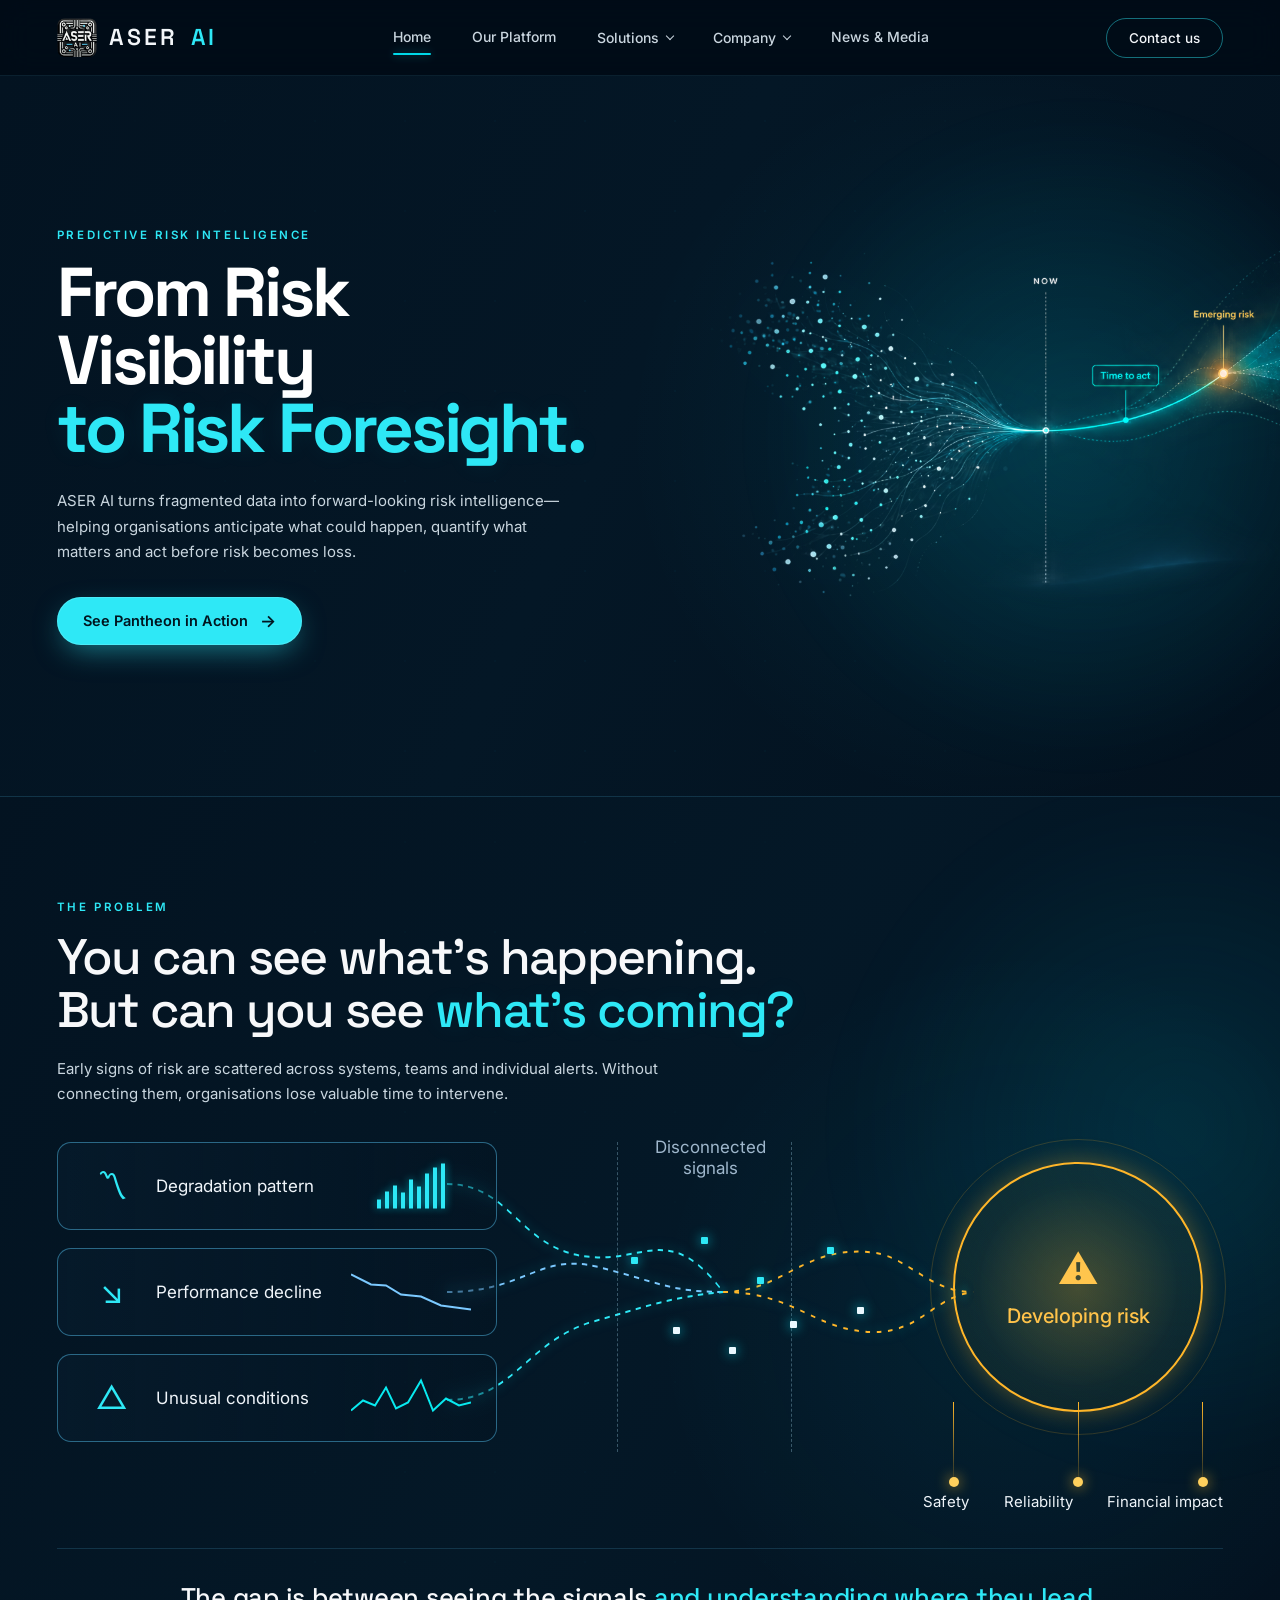
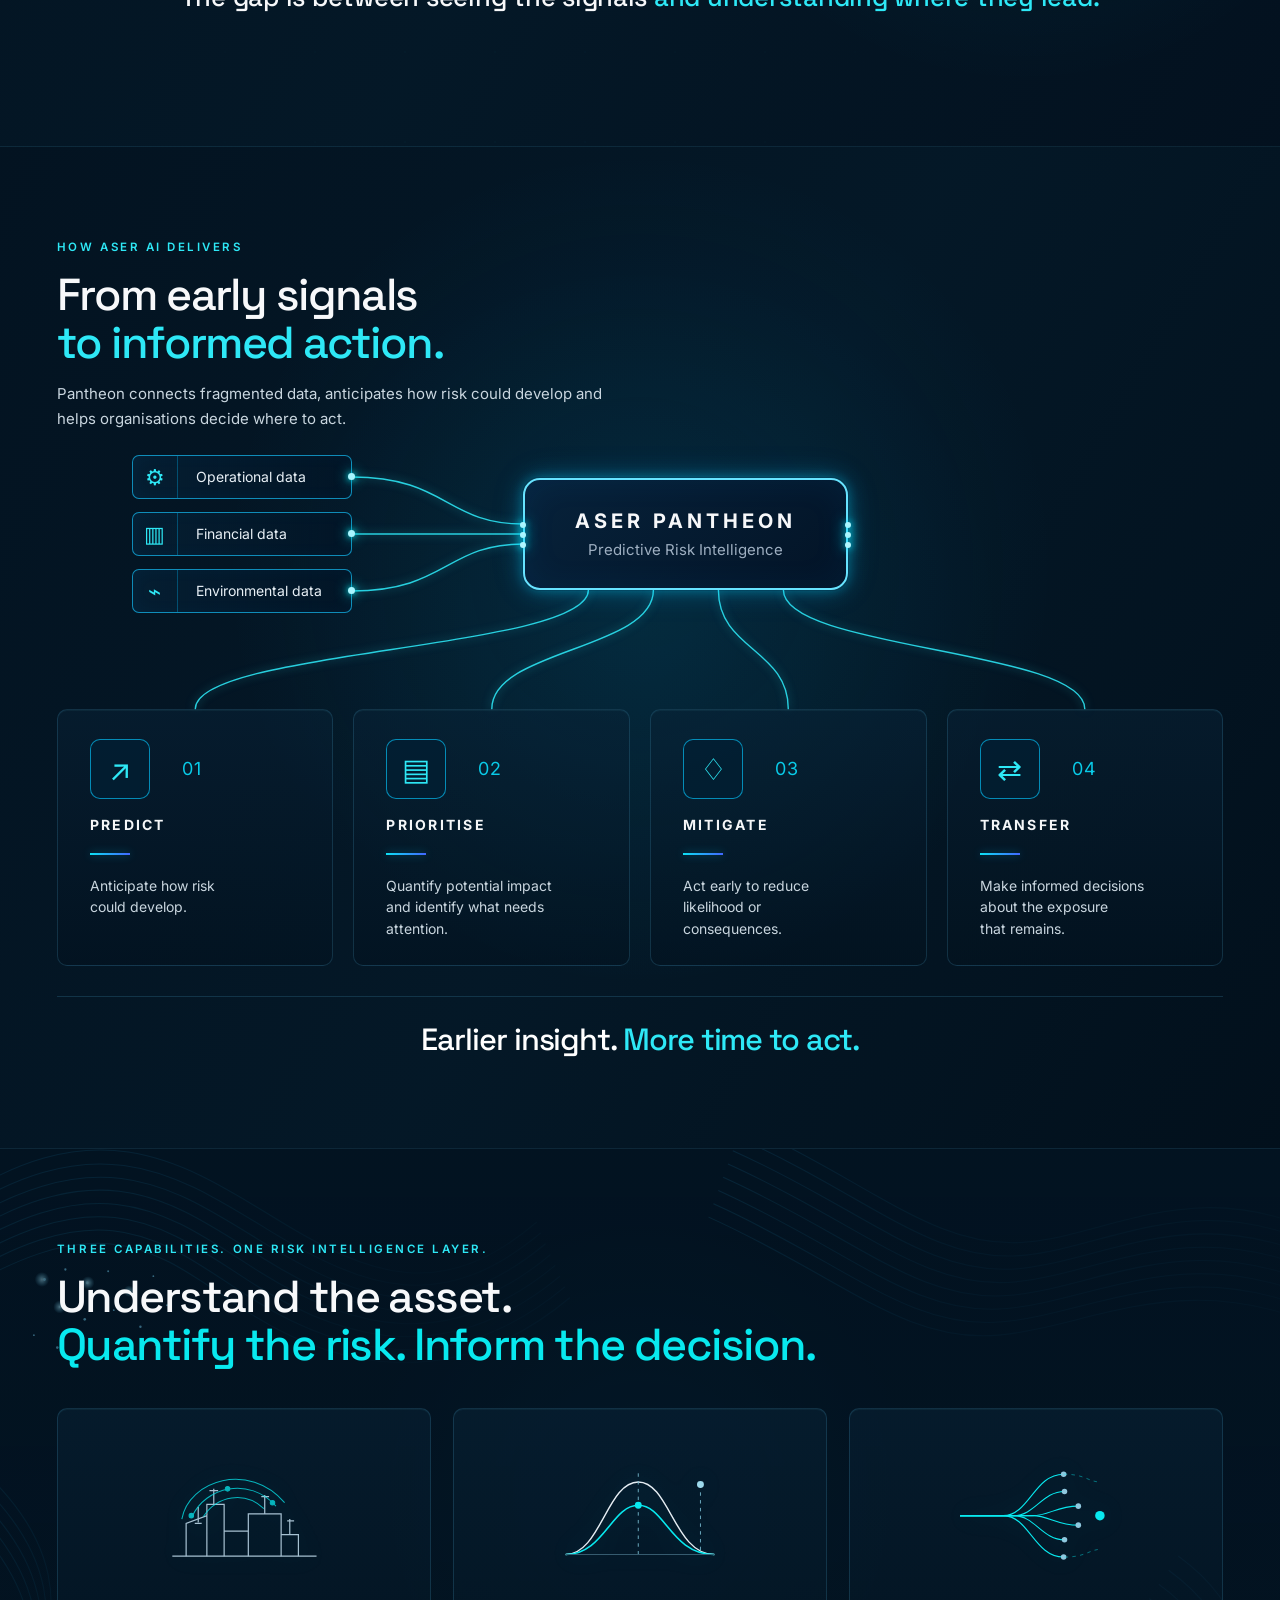
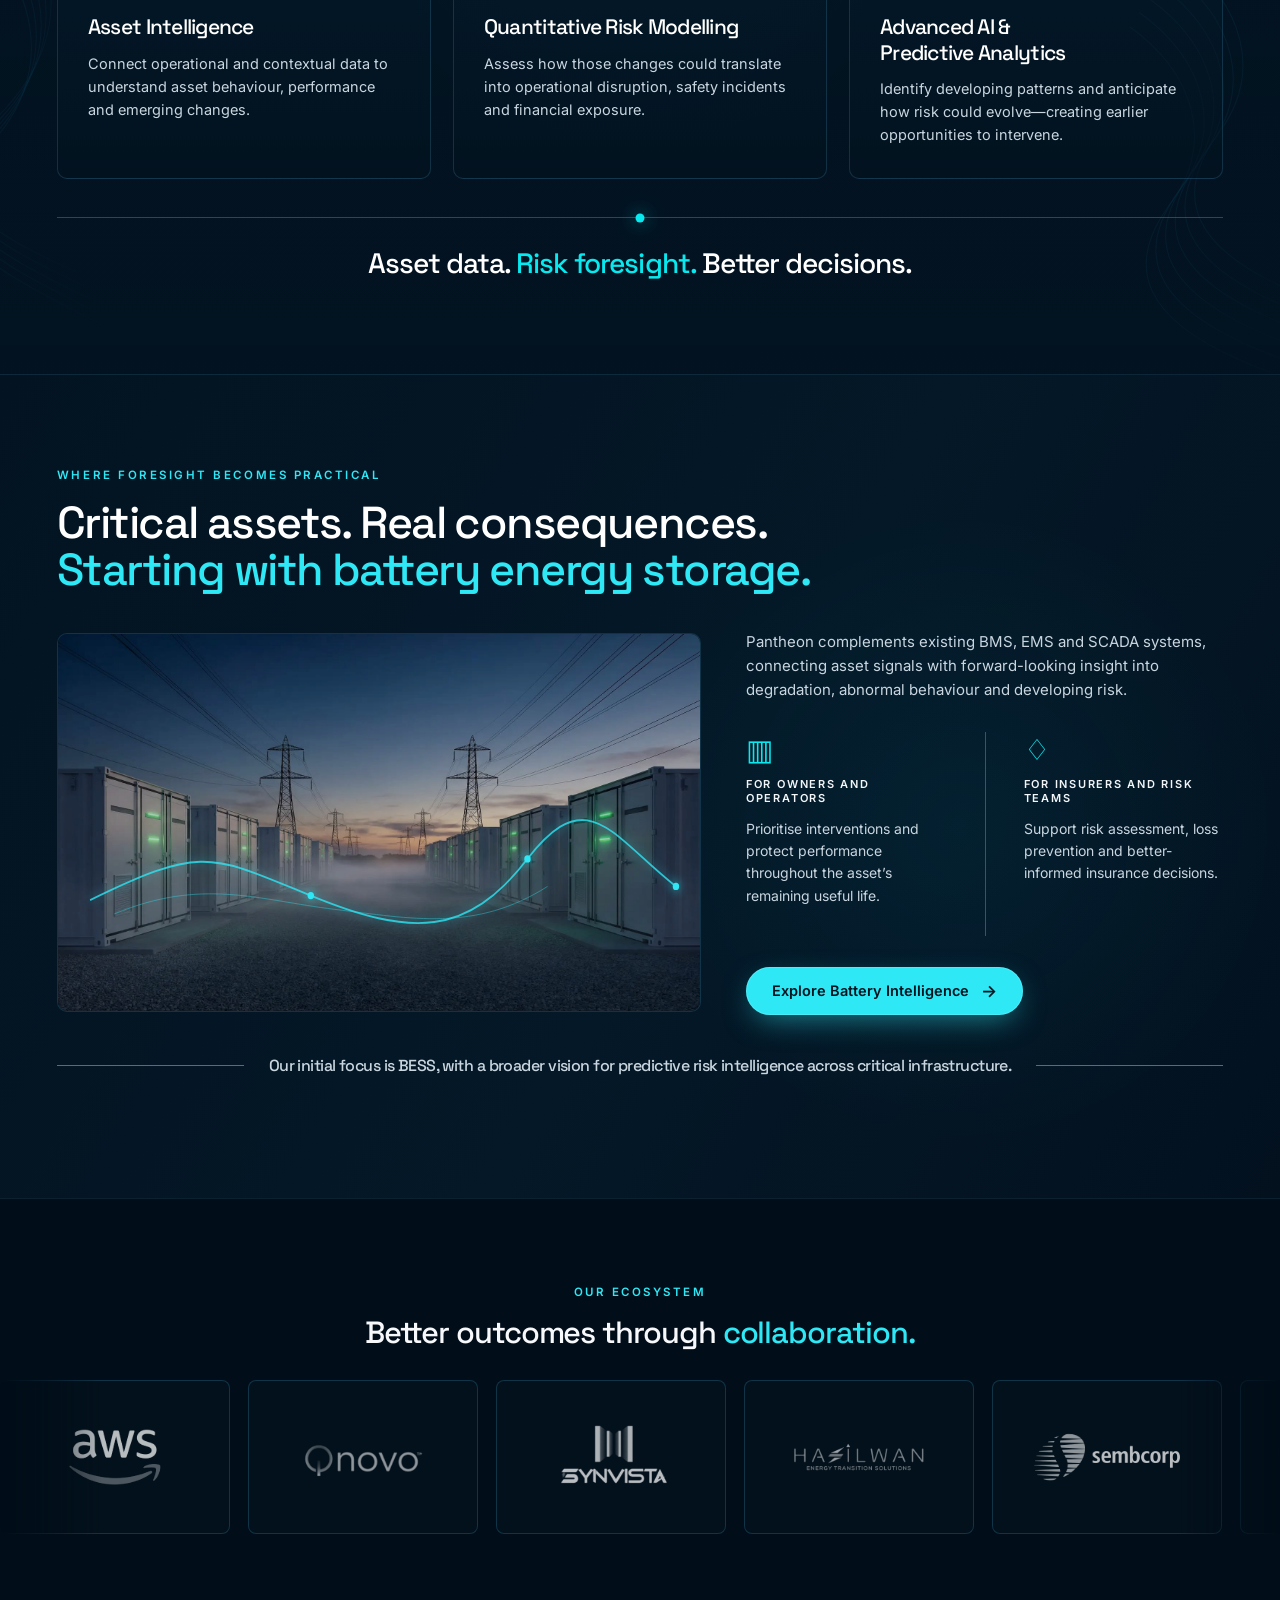
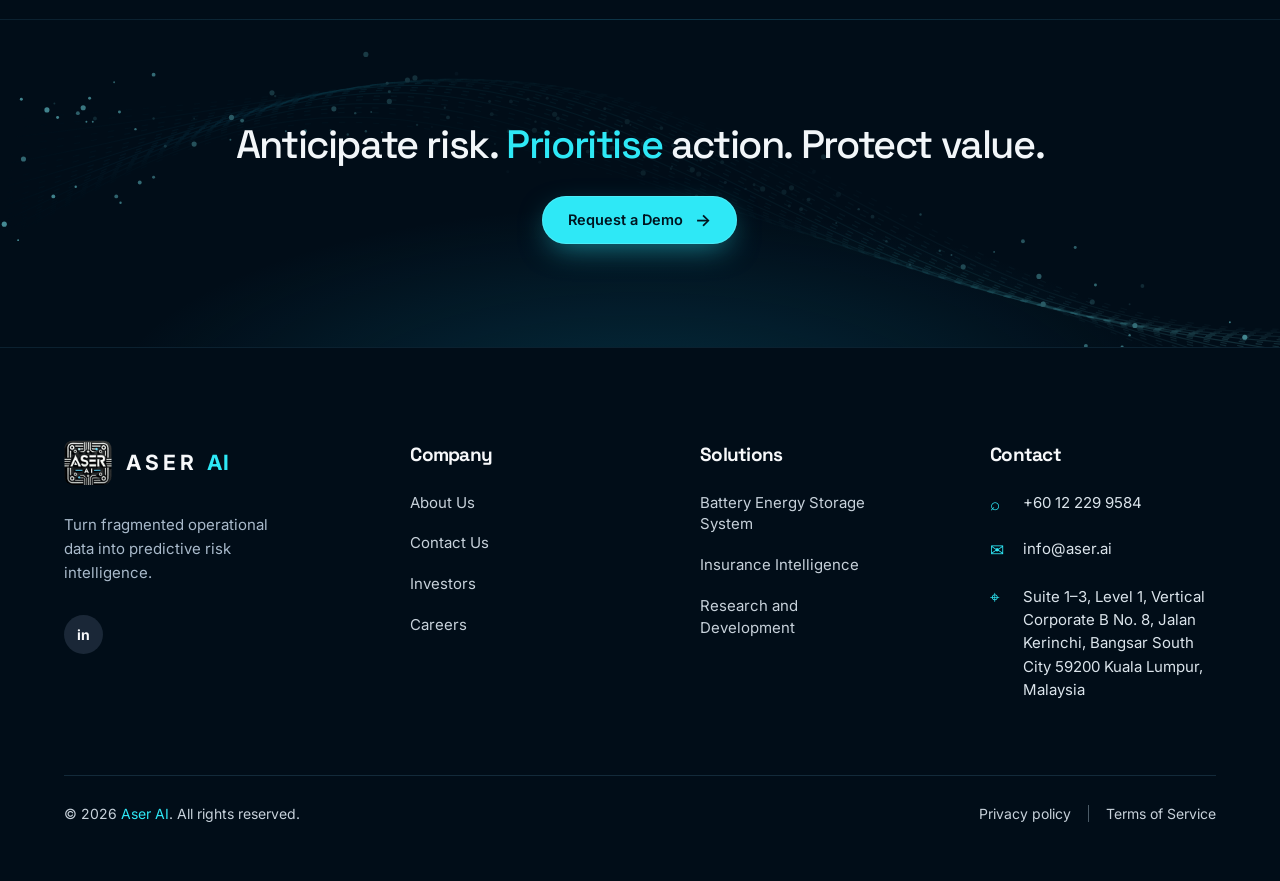
==== commit c43ce1ed: "working on alignment and adding svg" ====
--- a/index.html
+++ b/index.html
@@ -16,9 +16,36 @@
 
 <body>
 
+    <!-- AI LOADER -->
+    <script>try{if(sessionStorage.getItem("aserLoaded"))document.documentElement.classList.add("al-skip")}catch(e){}</script>
+    <div class="ai-loader" id="aiLoader" role="status" aria-live="polite" aria-label="Loading ASER AI">
+        <div class="al-grid" aria-hidden="true"></div>
+        <div class="al-core">
+            <svg class="al-net" viewBox="0 0 400 400" aria-hidden="true" focusable="false">
+                <circle class="al-orbit al-orbit-1" cx="200" cy="200" r="150"/>
+                <circle class="al-orbit al-orbit-2" cx="200" cy="200" r="98"/>
+                <circle class="al-scan" cx="200" cy="200" r="178"/>
+                <g class="al-links"><line x1="350" y1="200" x2="285" y2="249" style="--i:0"/><line x1="350" y1="200" x2="285" y2="151" style="--i:1"/><line x1="306" y1="306" x2="285" y2="249" style="--i:2"/><line x1="306" y1="306" x2="200" y2="298" style="--i:3"/><line x1="200" y1="350" x2="200" y2="298" style="--i:4"/><line x1="200" y1="350" x2="285" y2="249" style="--i:5"/><line x1="94" y1="306" x2="115" y2="249" style="--i:6"/><line x1="94" y1="306" x2="200" y2="298" style="--i:7"/><line x1="50" y1="200" x2="115" y2="249" style="--i:8"/><line x1="50" y1="200" x2="115" y2="151" style="--i:9"/><line x1="94" y1="94" x2="115" y2="151" style="--i:10"/><line x1="94" y1="94" x2="200" y2="102" style="--i:11"/><line x1="200" y1="50" x2="200" y2="102" style="--i:12"/><line x1="200" y1="50" x2="285" y2="151" style="--i:13"/><line x1="306" y1="94" x2="285" y2="151" style="--i:14"/><line x1="306" y1="94" x2="200" y2="102" style="--i:15"/><line x1="285" y1="249" x2="200" y2="200" style="--i:16"/><line x1="200" y1="298" x2="200" y2="200" style="--i:17"/><line x1="115" y1="249" x2="200" y2="200" style="--i:18"/><line x1="115" y1="151" x2="200" y2="200" style="--i:19"/><line x1="200" y1="102" x2="200" y2="200" style="--i:20"/><line x1="285" y1="151" x2="200" y2="200" style="--i:21"/></g>
+                <g class="al-pulses"><circle r="2.4"><animateMotion dur="1.40s" begin="0.00s" repeatCount="indefinite" path="M350 200 L 285 249"/></circle><circle r="2.4"><animateMotion dur="1.65s" begin="0.17s" repeatCount="indefinite" path="M350 200 L 285 151"/></circle><circle r="2.4"><animateMotion dur="1.90s" begin="0.34s" repeatCount="indefinite" path="M306 306 L 285 249"/></circle><circle r="2.4"><animateMotion dur="2.15s" begin="0.51s" repeatCount="indefinite" path="M306 306 L 200 298"/></circle><circle r="2.4"><animateMotion dur="1.40s" begin="0.68s" repeatCount="indefinite" path="M200 350 L 200 298"/></circle><circle r="2.4"><animateMotion dur="1.65s" begin="0.85s" repeatCount="indefinite" path="M200 350 L 285 249"/></circle><circle r="2.4"><animateMotion dur="1.90s" begin="1.02s" repeatCount="indefinite" path="M94 306 L 115 249"/></circle><circle r="2.4"><animateMotion dur="2.15s" begin="1.19s" repeatCount="indefinite" path="M94 306 L 200 298"/></circle><circle r="2.4"><animateMotion dur="1.40s" begin="0.16s" repeatCount="indefinite" path="M50 200 L 115 249"/></circle><circle r="2.4"><animateMotion dur="1.65s" begin="0.33s" repeatCount="indefinite" path="M50 200 L 115 151"/></circle><circle r="2.4"><animateMotion dur="1.90s" begin="0.50s" repeatCount="indefinite" path="M94 94 L 115 151"/></circle><circle r="2.4"><animateMotion dur="2.15s" begin="0.67s" repeatCount="indefinite" path="M94 94 L 200 102"/></circle><circle r="2.4"><animateMotion dur="1.40s" begin="0.84s" repeatCount="indefinite" path="M200 50 L 200 102"/></circle><circle r="2.4"><animateMotion dur="1.65s" begin="1.01s" repeatCount="indefinite" path="M200 50 L 285 151"/></circle><circle r="2.4"><animateMotion dur="1.90s" begin="1.18s" repeatCount="indefinite" path="M306 94 L 285 151"/></circle><circle r="2.4"><animateMotion dur="2.15s" begin="0.15s" repeatCount="indefinite" path="M306 94 L 200 102"/></circle><circle r="2.4"><animateMotion dur="1.40s" begin="0.32s" repeatCount="indefinite" path="M285 249 L 200 200"/></circle><circle r="2.4"><animateMotion dur="1.65s" begin="0.49s" repeatCount="indefinite" path="M200 298 L 200 200"/></circle><circle r="2.4"><animateMotion dur="1.90s" begin="0.66s" repeatCount="indefinite" path="M115 249 L 200 200"/></circle><circle r="2.4"><animateMotion dur="2.15s" begin="0.83s" repeatCount="indefinite" path="M115 151 L 200 200"/></circle><circle r="2.4"><animateMotion dur="1.40s" begin="1.00s" repeatCount="indefinite" path="M200 102 L 200 200"/></circle><circle r="2.4"><animateMotion dur="1.65s" begin="1.17s" repeatCount="indefinite" path="M285 151 L 200 200"/></circle></g>
+                <g class="al-nodes"><circle class="al-n-out" cx="350" cy="200" r="4" style="--i:0"/><circle class="al-n-out" cx="306" cy="306" r="4" style="--i:1"/><circle class="al-n-out" cx="200" cy="350" r="4" style="--i:2"/><circle class="al-n-out" cx="94" cy="306" r="4" style="--i:3"/><circle class="al-n-out" cx="50" cy="200" r="4" style="--i:4"/><circle class="al-n-out" cx="94" cy="94" r="4" style="--i:5"/><circle class="al-n-out" cx="200" cy="50" r="4" style="--i:6"/><circle class="al-n-out" cx="306" cy="94" r="4" style="--i:7"/><circle class="al-n-in" cx="285" cy="249" r="5" style="--i:8"/><circle class="al-n-in" cx="200" cy="298" r="5" style="--i:9"/><circle class="al-n-in" cx="115" cy="249" r="5" style="--i:10"/><circle class="al-n-in" cx="115" cy="151" r="5" style="--i:11"/><circle class="al-n-in" cx="200" cy="102" r="5" style="--i:12"/><circle class="al-n-in" cx="285" cy="151" r="5" style="--i:13"/></g>
+            </svg>
+            <div class="al-logo">
+                <span class="al-logo-ring"></span>
+                <img src="./assets/images/aser-logo.png" alt="" width="64" height="61">
+            </div>
+        </div>
+        <div class="al-brand">ASER <span>AI</span></div>
+        <div class="al-status">
+            <span class="al-dot"></span>
+            <span class="al-text" data-steps="Connecting asset signals|Modelling risk pathways|Generating foresight">Connecting asset signals</span>
+        </div>
+        <div class="al-bar"><span></span></div>
+        <span class="al-pct" aria-hidden="true">0%</span>
+    </div>
+
     <header class="site-header">
 
-        <a href="./index.html" class="logo" aria-label="ASER AI home">ASER <span>AI</span></a>
+        <a href="./index.html" class="logo" aria-label="ASER AI home"><img class="logo-mark" src="./assets/images/aser-logo.png" alt="" width="40" height="38"><span class="logo-text">ASER <span>AI</span></span></a>
 
         <nav class="main-nav" id="mainNavigation" aria-label="Main">
 
@@ -807,9 +834,7 @@
                 <!-- BRAND -->
                 <div class="aser-footer-brand">
                     <div class="aser-footer-logo-wrap">
-                        <div class="aser-footer-mark" aria-hidden="true">
-                            <span>A</span>
-                        </div>
+                        <img class="aser-footer-logo-img" src="./assets/images/aser-logo.png" alt="" width="48" height="46">
                         <div class="aser-footer-logo">
                             ASER <span>AI</span>
                         </div>
@@ -887,9 +912,9 @@
                 </p>
 
                 <div class="aser-footer-legal">
-                    <a href="#">Privacy policy</a>
+                    <a href="./privacy-policy.html">Privacy policy</a>
                     <span class="aser-footer-legal-divider"></span>
-                    <a href="#">Terms of Service</a>
+                    <a href="./terms.html">Terms of Service</a>
                 </div>
             </div>
 
--- a/style/main.css
+++ b/style/main.css
@@ -574,7 +574,7 @@
 .problem-section {
     position: relative;
     min-height: 950px;
-    padding: 110px 4.2% 100px;
+    /* padding: 110px 4.2% 100px; */
     overflow: hidden;
     isolation: isolate;
 
@@ -5495,13 +5495,13 @@
 .insurance-hero-grid {
     position: relative;
     width: min(1320px, 92%);
-    min-height: 660px;
+    /* min-height: 660px; */
     margin: 0 auto;
     display: grid;
     grid-template-columns: .94fr 1.06fr;
     align-items: center;
     gap: 25px;
-    padding-top: 70px;
+    /* padding-top: 70px; */
 }
 
 .insurance-hero-content {
--- a/style/design-system.css
+++ b/style/design-system.css
@@ -398,7 +398,7 @@
 ========================================================= */
 
 /* Standard sections: consistent vertical rhythm and a hairline divider */
-.problem-section,
+/* .problem-section, */
 .aser3-section,
 .aser4-section,
 .aser5-section,
@@ -1369,7 +1369,7 @@
     }
 
     body .problem-section .problem-visual {
-        min-height: 330px;
+        min-height: 370px;
     }
 
     body .pantheon-hero .hero-copy {
@@ -3595,3 +3595,982 @@
     max-width: none;
     width: 112%;
 }
+
+
+/* =========================================================
+   LEFT-ALIGNED PAGE HEROES (matches the ASER AI Way hero)
+========================================================= */
+
+.pg-hero {
+    text-align: left;
+    padding: clamp(72px, 8vw, 112px) 0;
+    background:
+        radial-gradient(45% 75% at 82% 45%, rgba(14, 126, 160, .22), transparent 70%),
+        var(--ds-bg);
+}
+
+.pg-hero-net {
+    -webkit-mask-image: linear-gradient(90deg, transparent 38%, #000 72%);
+    mask-image: linear-gradient(90deg, transparent 38%, #000 72%);
+}
+
+.pg-hero-inner {
+    width: var(--ds-container);
+    max-width: none;
+    align-items: flex-start;
+}
+
+.pg-hero-inner > * {
+    max-width: 640px;
+}
+
+.pg-hero h1 {
+    font-size: clamp(38px, 4.1vw, 60px);
+    font-weight: 600 !important;
+    letter-spacing: -0.03em !important;
+}
+
+.pg-hero p {
+    max-width: 540px;
+}
+
+.pg-breadcrumb {
+    margin-bottom: 22px;
+}
+
+/* Team page hero */
+body .team-intro .team-container {
+    width: var(--ds-container);
+    max-width: none;
+    margin: 0 auto;
+}
+
+body .team-intro .team-hero-content {
+    max-width: 680px;
+    margin: 0;
+    text-align: left;
+    align-items: flex-start;
+}
+
+body .team-intro .team-breadcrumb {
+    justify-content: flex-start;
+}
+
+body .team-intro .team-hero-content h1 {
+    font-size: clamp(38px, 4.1vw, 60px);
+    font-weight: 600 !important;
+    letter-spacing: -0.03em !important;
+}
+
+body .team-intro .team-intro-description {
+    margin-left: 0;
+    margin-right: 0;
+    max-width: 540px;
+}
+
+body .team-intro .team-intro-line {
+    margin-left: 0;
+}
+
+
+/* =========================================================
+   LEGAL PAGES (Privacy Policy, Terms & Conditions)
+========================================================= */
+
+.lg-updated {
+    display: inline-flex;
+    align-items: center;
+    margin-bottom: 18px;
+    padding: 6px 12px;
+    border: 1px solid var(--ds-line);
+    border-radius: 999px;
+    color: var(--ds-muted);
+    font-size: 13px;
+}
+
+.lg-layout {
+    display: grid;
+    grid-template-columns: 280px minmax(0, 1fr);
+    gap: clamp(32px, 5vw, 72px);
+    align-items: start;
+}
+
+.lg-aside {
+    position: sticky;
+    top: 100px;
+}
+
+.lg-toc ol {
+    list-style: none;
+    margin: 0;
+    padding: 0;
+    border-left: 1px solid var(--ds-divider);
+}
+
+.lg-toc a {
+    position: relative;
+    display: flex;
+    gap: 12px;
+    padding: 8px 0 8px 18px;
+    color: var(--ds-muted);
+    font-size: 13.5px;
+    line-height: 1.4;
+    text-decoration: none;
+    transition: color .25s ease;
+}
+
+.lg-toc a span {
+    color: rgba(46, 232, 246, .55);
+    font-variant-numeric: tabular-nums;
+}
+
+.lg-toc a::before {
+    content: "";
+    position: absolute;
+    left: -1px;
+    top: 6px;
+    bottom: 6px;
+    width: 2px;
+    background: var(--ds-cyan);
+    box-shadow: 0 0 8px var(--ds-cyan);
+    transform: scaleY(0);
+    transition: transform .3s var(--ds-ease);
+}
+
+.lg-toc a:hover,
+.lg-toc a.is-active {
+    color: var(--ds-text);
+}
+
+.lg-toc a.is-active::before {
+    transform: scaleY(1);
+}
+
+.lg-other {
+    display: inline-flex;
+    gap: 8px;
+    margin-top: 26px;
+    color: var(--ds-cyan);
+    font-size: 14px;
+    font-weight: 600;
+    text-decoration: none;
+}
+
+.lg-content {
+    max-width: 820px;
+}
+
+.lg-section {
+    padding: 30px 0 34px;
+    border-bottom: 1px solid var(--ds-divider);
+    scroll-margin-top: 100px;
+}
+
+.lg-section:first-child {
+    padding-top: 0;
+}
+
+.lg-section h2 {
+    display: flex;
+    align-items: baseline;
+    gap: 14px;
+    margin-bottom: 16px;
+    font-size: clamp(22px, 1.9vw, 28px) !important;
+    font-weight: 600 !important;
+    letter-spacing: -0.02em !important;
+}
+
+.lg-section h2 span {
+    color: var(--ds-cyan);
+    font-size: .7em;
+}
+
+.lg-section h3 {
+    margin: 22px 0 8px;
+    font-size: 17px;
+    font-weight: 600;
+    color: var(--ds-text);
+}
+
+.lg-section p {
+    margin-bottom: 12px;
+    color: var(--ds-text-2);
+    font-size: 15px;
+    line-height: 1.7;
+}
+
+.lg-section a {
+    color: var(--ds-cyan);
+}
+
+.lg-section strong {
+    color: var(--ds-text);
+    font-weight: 600;
+}
+
+.lg-list {
+    list-style: none;
+    display: grid;
+    gap: 9px;
+    margin: 6px 0 14px;
+    padding: 0;
+}
+
+.lg-list li {
+    position: relative;
+    padding-left: 22px;
+    color: var(--ds-text-2);
+    font-size: 15px;
+    line-height: 1.6;
+}
+
+.lg-list li::before {
+    content: "";
+    position: absolute;
+    left: 2px;
+    top: 9px;
+    width: 7px;
+    height: 7px;
+    border-radius: 50%;
+    background: var(--ds-cyan);
+    box-shadow: 0 0 8px rgba(46, 232, 246, .6);
+}
+
+.lg-contact {
+    display: grid;
+    gap: 6px;
+    margin-top: 10px;
+    padding: 20px 22px;
+    border: 1px solid var(--ds-line);
+    border-radius: var(--ds-radius);
+    background: linear-gradient(180deg, rgba(9, 34, 54, .55), rgba(3, 18, 31, .55));
+    color: var(--ds-text-2);
+    font-size: 14.5px;
+    line-height: 1.6;
+}
+
+.lg-contact strong {
+    color: var(--ds-cyan);
+    letter-spacing: .04em;
+}
+
+.lg-top {
+    position: fixed;
+    right: 24px;
+    bottom: 24px;
+    z-index: 50;
+    width: 46px;
+    height: 46px;
+    border: 1px solid var(--ds-line-strong);
+    border-radius: 50%;
+    background: rgba(1, 13, 24, .9);
+    color: var(--ds-cyan);
+    font-size: 18px;
+    cursor: pointer;
+    opacity: 0;
+    pointer-events: none;
+    transform: translateY(10px);
+    transition: opacity .3s ease, transform .3s var(--ds-ease), background .25s ease;
+}
+
+.lg-top.is-shown {
+    opacity: 1;
+    pointer-events: auto;
+    transform: none;
+}
+
+.lg-top:hover {
+    background: var(--ds-cyan);
+    color: #00141f;
+}
+
+@media (max-width: 900px) {
+    .lg-layout {
+        grid-template-columns: 1fr;
+    }
+
+    .lg-aside {
+        position: static;
+    }
+
+    .lg-toc ol {
+        display: grid;
+        grid-template-columns: 1fr 1fr;
+        column-gap: 16px;
+    }
+}
+
+@media (max-width: 560px) {
+    .lg-toc ol {
+        grid-template-columns: 1fr;
+    }
+
+    .pg-hero-net {
+        opacity: .45;
+        -webkit-mask-image: none;
+        mask-image: none;
+    }
+}
+
+.pg-hero .pg-breadcrumb {
+    margin: 0 0 22px;
+}
+
+.pg-hero-inner > h1 {
+    max-width: 780px;
+}
+
+
+/* =========================================================
+   LOGO — image mark + "ASER AI" wordmark
+========================================================= */
+
+.site-header .logo {
+    display: inline-flex;
+    align-items: center;
+    gap: 12px;
+}
+
+.site-header .logo .logo-mark {
+    width: 40px;
+    height: auto;
+    border-radius: 8px;
+    transition: transform .4s var(--ds-ease), filter .4s ease;
+}
+
+.site-header .logo:hover .logo-mark {
+    transform: rotate(-4deg) scale(1.05);
+    filter: drop-shadow(0 0 10px rgba(46, 232, 246, .45));
+}
+
+.site-header .logo .logo-text span {
+    margin-left: 4px;
+    color: var(--ds-cyan);
+}
+
+.aser-footer-logo-img {
+    width: 48px;
+    height: auto;
+    border-radius: 9px;
+}
+
+@media (max-width: 640px) {
+    .site-header .logo .logo-mark {
+        width: 34px;
+    }
+}
+
+.site-header .logo .logo-text {
+    margin-left: 0;
+    color: var(--ds-text);
+    letter-spacing: 3px;
+}
+
+
+/* =========================================================
+   AI LOADER
+========================================================= */
+
+.ai-loader {
+    position: fixed;
+    inset: 0;
+    z-index: 9999;
+    display: flex;
+    flex-direction: column;
+    align-items: center;
+    justify-content: center;
+    gap: 18px;
+    overflow: hidden;
+    background:
+        radial-gradient(40% 45% at 50% 45%, rgba(14, 126, 160, .28), transparent 70%),
+        #010a13;
+    color: var(--ds-text);
+    font-family: var(--ds-sans);
+    transition: opacity .7s ease .15s, visibility .7s ease .15s, clip-path .9s cubic-bezier(.7, 0, .2, 1);
+    clip-path: circle(150% at 50% 45%);
+}
+
+html.al-skip .ai-loader {
+    display: none;
+}
+
+html.al-lock,
+html.al-lock body {
+    overflow: hidden;
+}
+
+.ai-loader.is-done {
+    opacity: 0;
+    visibility: hidden;
+    clip-path: circle(0% at 50% 45%);
+    pointer-events: none;
+}
+
+.al-grid {
+    position: absolute;
+    inset: -50%;
+    background-image:
+        linear-gradient(rgba(46, 232, 246, .06) 1px, transparent 1px),
+        linear-gradient(90deg, rgba(46, 232, 246, .06) 1px, transparent 1px);
+    background-size: 46px 46px;
+    transform: perspective(600px) rotateX(58deg) translateY(10%);
+    -webkit-mask-image: radial-gradient(circle at 50% 50%, #000 0%, transparent 55%);
+    mask-image: radial-gradient(circle at 50% 50%, #000 0%, transparent 55%);
+    animation: alGrid 3s linear infinite;
+}
+
+@keyframes alGrid {
+    to { background-position: 0 46px, 0 0; }
+}
+
+.al-core {
+    position: relative;
+    width: min(320px, 72vw);
+    aspect-ratio: 1;
+}
+
+.al-net {
+    position: absolute;
+    inset: 0;
+    width: 100%;
+    height: 100%;
+    overflow: visible;
+}
+
+.al-orbit {
+    fill: none;
+    stroke: rgba(46, 232, 246, .18);
+    stroke-width: 1;
+    stroke-dasharray: 2 6;
+    transform-origin: 200px 200px;
+}
+
+.al-orbit-1 { animation: alSpin 18s linear infinite; }
+.al-orbit-2 { animation: alSpin 12s linear infinite reverse; }
+
+.al-scan {
+    fill: none;
+    stroke: var(--ds-cyan);
+    stroke-width: 1.5;
+    stroke-dasharray: 90 1030;
+    stroke-linecap: round;
+    transform-origin: 200px 200px;
+    filter: drop-shadow(0 0 6px var(--ds-cyan));
+    animation: alSpin 2.4s linear infinite;
+}
+
+@keyframes alSpin {
+    to { transform: rotate(360deg); }
+}
+
+.al-links line {
+    stroke: rgba(46, 232, 246, .35);
+    stroke-width: 1;
+    stroke-dasharray: 160;
+    stroke-dashoffset: 160;
+    animation: alDraw .9s ease forwards;
+    animation-delay: calc(var(--i) * 45ms);
+}
+
+@keyframes alDraw {
+    to { stroke-dashoffset: 0; }
+}
+
+.al-pulses circle {
+    fill: #dffcff;
+    filter: drop-shadow(0 0 4px #2ee8f6);
+}
+
+.al-nodes circle {
+    fill: #021320;
+    stroke: var(--ds-cyan);
+    stroke-width: 2;
+    transform-box: fill-box;
+    transform-origin: center;
+    opacity: 0;
+    animation:
+        alPop .5s cubic-bezier(.3, 1.6, .5, 1) forwards,
+        alGlow 2s ease-in-out infinite;
+    animation-delay: calc(var(--i) * 60ms), calc(var(--i) * 140ms + .6s);
+}
+
+.al-nodes .al-n-in {
+    fill: var(--ds-cyan);
+}
+
+@keyframes alPop {
+    from { opacity: 0; transform: scale(0); }
+    to { opacity: 1; transform: scale(1); }
+}
+
+@keyframes alGlow {
+    0%, 100% { filter: drop-shadow(0 0 2px rgba(46, 232, 246, .5)); }
+    50% { filter: drop-shadow(0 0 9px rgba(46, 232, 246, 1)); }
+}
+
+.al-logo {
+    position: absolute;
+    left: 50%;
+    top: 50%;
+    width: 22%;
+    aspect-ratio: 1;
+    display: grid;
+    place-items: center;
+    transform: translate(-50%, -50%);
+}
+
+.al-logo img {
+    position: relative;
+    z-index: 1;
+    width: 100%;
+    height: auto;
+    border-radius: 12px;
+    animation: alBreathe 1.8s ease-in-out infinite;
+}
+
+.al-logo-ring {
+    position: absolute;
+    inset: -14%;
+    border-radius: 50%;
+    border: 1.5px solid var(--ds-cyan);
+    box-shadow: 0 0 24px rgba(46, 232, 246, .55), inset 0 0 18px rgba(46, 232, 246, .35);
+    animation: alRing 1.8s ease-out infinite;
+}
+
+@keyframes alBreathe {
+    0%, 100% { transform: scale(1); filter: drop-shadow(0 0 6px rgba(46, 232, 246, .4)); }
+    50% { transform: scale(1.06); filter: drop-shadow(0 0 16px rgba(46, 232, 246, .8)); }
+}
+
+@keyframes alRing {
+    from { transform: scale(.9); opacity: 1; }
+    to { transform: scale(1.6); opacity: 0; }
+}
+
+.al-brand {
+    font-family: var(--ds-heading);
+    font-size: 22px;
+    font-weight: 600;
+    letter-spacing: 6px;
+    opacity: 0;
+    animation: alUp .6s ease forwards .4s;
+}
+
+.al-brand span {
+    color: var(--ds-cyan);
+}
+
+.al-status {
+    display: flex;
+    align-items: center;
+    gap: 10px;
+    min-height: 20px;
+    color: var(--ds-text-2);
+    font-size: 13px;
+    letter-spacing: .14em;
+    text-transform: uppercase;
+    opacity: 0;
+    animation: alUp .6s ease forwards .6s;
+}
+
+.al-dot {
+    width: 6px;
+    height: 6px;
+    border-radius: 50%;
+    background: var(--ds-cyan);
+    box-shadow: 0 0 10px var(--ds-cyan);
+    animation: alBlink 1s steps(2) infinite;
+}
+
+.al-text.is-swapping {
+    animation: alSwap .35s ease;
+}
+
+@keyframes alSwap {
+    0% { opacity: 0; transform: translateY(6px); filter: blur(3px); }
+    100% { opacity: 1; transform: none; filter: none; }
+}
+
+@keyframes alBlink {
+    50% { opacity: .2; }
+}
+
+@keyframes alUp {
+    from { opacity: 0; transform: translateY(8px); }
+    to { opacity: 1; transform: none; }
+}
+
+.al-bar {
+    position: relative;
+    width: min(240px, 60vw);
+    height: 2px;
+    overflow: hidden;
+    border-radius: 2px;
+    background: rgba(46, 232, 246, .15);
+}
+
+.al-bar span {
+    position: absolute;
+    inset: 0;
+    background: linear-gradient(90deg, var(--ds-cyan-deep), var(--ds-cyan), #fff);
+    box-shadow: 0 0 10px var(--ds-cyan);
+    transform: scaleX(var(--p, 0));
+    transform-origin: left;
+    transition: transform .25s ease;
+}
+
+.al-pct {
+    color: var(--ds-muted);
+    font-size: 12px;
+    font-variant-numeric: tabular-nums;
+    letter-spacing: .1em;
+}
+
+@media (prefers-reduced-motion: reduce) {
+    .ai-loader *,
+    .ai-loader *::before {
+        animation-duration: .01ms !important;
+        animation-iteration-count: 1 !important;
+    }
+
+    .al-pulses {
+        display: none;
+    }
+
+    .ai-loader {
+        clip-path: none;
+        transition: opacity .3s ease;
+    }
+}
+
+
+/* =========================================================
+   HERO SIDE GRAPHICS (team, investors, news, legal)
+========================================================= */
+
+@media (min-width: 900px) {
+    .pg-hero.has-art .pg-hero-inner {
+        display: grid;
+        grid-template-columns: minmax(0, 1.05fr) minmax(0, .95fr);
+        column-gap: clamp(28px, 4vw, 64px);
+        justify-items: start;
+    }
+
+    .pg-hero.has-art .pg-hero-inner > * {
+        grid-column: 1;
+    }
+
+    .pg-hero.has-art .pg-hero-inner > .pg-hero-art {
+        grid-column: 2;
+        grid-row: 1 / span 6;
+        align-self: center;
+        justify-self: stretch;
+        max-width: none;
+    }
+
+    .team-intro.has-art .team-container {
+        display: grid;
+        grid-template-columns: minmax(0, 1.05fr) minmax(0, .95fr);
+        column-gap: clamp(28px, 4vw, 64px);
+        align-items: center;
+    }
+
+    .team-intro.has-art .team-intro-line {
+        grid-column: 1 / -1;
+    }
+}
+
+.pg-hero.has-art .pg-hero-net {
+    opacity: .35;
+}
+
+.pg-hero-art {
+    width: 100%;
+    max-width: 520px;
+}
+
+@media (max-width: 899px) {
+    .pg-hero-art {
+        margin: 36px auto 0;
+        max-width: 440px;
+    }
+}
+
+.ha-svg {
+    display: block;
+    width: 100%;
+    height: auto;
+    overflow: visible;
+}
+
+.ha-svg text {
+    fill: var(--ds-text);
+    font-family: var(--ds-sans);
+    font-size: 13px;
+    font-weight: 500;
+}
+
+.ha-draw {
+    fill: none;
+    stroke: var(--ds-cyan);
+    stroke-width: 1.6;
+    stroke-linecap: round;
+    stroke-linejoin: round;
+    stroke-dasharray: 700;
+    stroke-dashoffset: 700;
+    filter: drop-shadow(0 0 4px rgba(46, 232, 246, .6));
+}
+
+.ha-faint {
+    stroke: rgba(46, 232, 246, .35);
+    filter: none;
+}
+
+.is-visible .ha-draw {
+    animation: pgDraw 1.6s var(--ds-ease) forwards;
+    animation-delay: calc(var(--i) * .12s + .2s);
+}
+
+.ha-orbit {
+    fill: none;
+    stroke: rgba(46, 232, 246, .18);
+    stroke-dasharray: 3 7;
+    transform-box: fill-box;
+    transform-origin: center;
+}
+
+.ha-spin {
+    animation: alSpin 30s linear infinite;
+}
+
+.ha-core {
+    fill: #03182a;
+    stroke: var(--ds-cyan);
+    stroke-width: 2;
+}
+
+.ha-core-glow {
+    fill: rgba(46, 232, 246, .12);
+    transform-box: fill-box;
+    transform-origin: center;
+    animation: haBreathe 2.6s ease-in-out infinite;
+}
+
+@keyframes haBreathe {
+    0%, 100% { transform: scale(1); opacity: .9; }
+    50% { transform: scale(1.18); opacity: .4; }
+}
+
+.ha-badge {
+    fill: #03182a;
+    stroke: rgba(46, 232, 246, .6);
+    stroke-width: 1.5;
+}
+
+.ha-person circle,
+.ha-person path {
+    fill: none;
+    stroke: var(--ds-text-2);
+    stroke-width: 2;
+    stroke-linecap: round;
+}
+
+.ha-lead circle,
+.ha-lead path {
+    stroke: var(--ds-cyan);
+}
+
+.ha-pop {
+    opacity: 0;
+    transform-box: fill-box;
+    transform-origin: center;
+}
+
+.is-visible .ha-pop {
+    animation: alPop .5s cubic-bezier(.3, 1.6, .5, 1) forwards;
+    animation-delay: calc(var(--i) * .1s + .5s);
+}
+
+.ha-dot {
+    fill: #dffcff;
+    filter: drop-shadow(0 0 5px #2ee8f6);
+}
+
+.ha-node {
+    fill: var(--ds-bg);
+    stroke: var(--ds-cyan);
+    stroke-width: 2.5;
+}
+
+.ha-gridline {
+    stroke: rgba(46, 232, 246, .1);
+}
+
+.ha-bar {
+    fill: url(#none);
+    fill: rgba(46, 232, 246, .12);
+    stroke: rgba(46, 232, 246, .4);
+    transform-box: fill-box;
+    transform-origin: bottom;
+    transform: scaleY(0);
+}
+
+.is-visible .ha-bar {
+    animation: haGrow .9s var(--ds-ease) forwards;
+    animation-delay: calc(var(--i) * .08s + .1s);
+}
+
+@keyframes haGrow {
+    to { transform: scaleY(1); }
+}
+
+.ha-trend {
+    stroke-width: 2.5;
+}
+
+.ha-arrowhead {
+    fill: none;
+    stroke: var(--ds-cyan);
+    stroke-width: 2.5;
+    stroke-linecap: round;
+    stroke-linejoin: round;
+    opacity: 0;
+}
+
+.is-visible .ha-arrowhead {
+    animation: pwArrow .4s ease forwards 1.6s;
+}
+
+.ha-chip rect {
+    fill: rgba(3, 21, 36, .92);
+    stroke: var(--ds-line-strong);
+}
+
+.ha-live {
+    fill: var(--ds-cyan);
+    animation: haBlink 1.6s ease-in-out infinite;
+}
+
+@keyframes haBlink {
+    50% { opacity: .3; }
+}
+
+.ha-float {
+    animation: haFloat 5s ease-in-out infinite;
+}
+
+.ha-float-2 {
+    animation-duration: 6.5s;
+    animation-direction: reverse;
+}
+
+@keyframes haFloat {
+    0%, 100% { transform: translateY(0); }
+    50% { transform: translateY(-8px); }
+}
+
+.ha-chip.ha-float {
+    animation-name: haFloatChip;
+}
+
+@keyframes haFloatChip {
+    0%, 100% { translate: 0 0; }
+    50% { translate: 0 -8px; }
+}
+
+.ha-wave {
+    fill: none;
+    stroke: rgba(46, 232, 246, .5);
+    stroke-width: 1.5;
+    transform-box: fill-box;
+    transform-origin: center;
+    animation: haRipple 3.2s ease-out infinite;
+    animation-delay: calc(var(--i) * .8s);
+}
+
+@keyframes haRipple {
+    from { transform: scale(1); opacity: .8; }
+    to { transform: scale(3.6); opacity: 0; }
+}
+
+.ha-icon {
+    fill: none;
+    stroke: var(--ds-cyan);
+    stroke-width: 2;
+    stroke-linejoin: round;
+}
+
+.ha-card rect:first-child {
+    fill: rgba(6, 27, 44, .9);
+    stroke: var(--ds-line);
+}
+
+.ha-tag {
+    fill: rgba(46, 232, 246, .35);
+}
+
+.ha-txt {
+    fill: rgba(201, 214, 223, .35);
+}
+
+.ha-txt2 {
+    fill: rgba(201, 214, 223, .2);
+}
+
+.ha-slide {
+    opacity: 0;
+}
+
+.is-visible .ha-slide {
+    animation: haSlide .7s var(--ds-ease) forwards;
+    animation-delay: calc(var(--i) * .18s + .6s);
+}
+
+@keyframes haSlide {
+    from { opacity: 0; translate: 24px 0; }
+    to { opacity: 1; translate: 0 0; }
+}
+
+.ha-doc {
+    fill: rgba(6, 27, 44, .92);
+    stroke: var(--ds-line-strong);
+}
+
+.ha-doc-back {
+    fill: rgba(3, 18, 31, .7);
+    stroke: var(--ds-line);
+}
+
+.ha-scanline {
+    fill: var(--ds-cyan);
+    opacity: .6;
+    filter: drop-shadow(0 0 6px var(--ds-cyan));
+    animation: haScan 3s ease-in-out infinite;
+}
+
+@keyframes haScan {
+    0%, 100% { transform: translateY(0); }
+    50% { transform: translateY(264px); }
+}
+
+.ha-shield {
+    fill: rgba(3, 24, 42, .95);
+    stroke: var(--ds-cyan);
+    stroke-width: 2;
+    filter: drop-shadow(0 0 14px rgba(46, 232, 246, .45));
+}
+
+.ha-check {
+    stroke-width: 5;
+}
+
+@media (prefers-reduced-motion: reduce) {
+    .ha-svg * {
+        animation: none !important;
+    }
+
+    .ha-draw { stroke-dashoffset: 0; }
+    .ha-pop, .ha-slide, .ha-arrowhead { opacity: 1; }
+    .ha-bar { transform: none; }
+    .ha-dot { display: none; }
+}
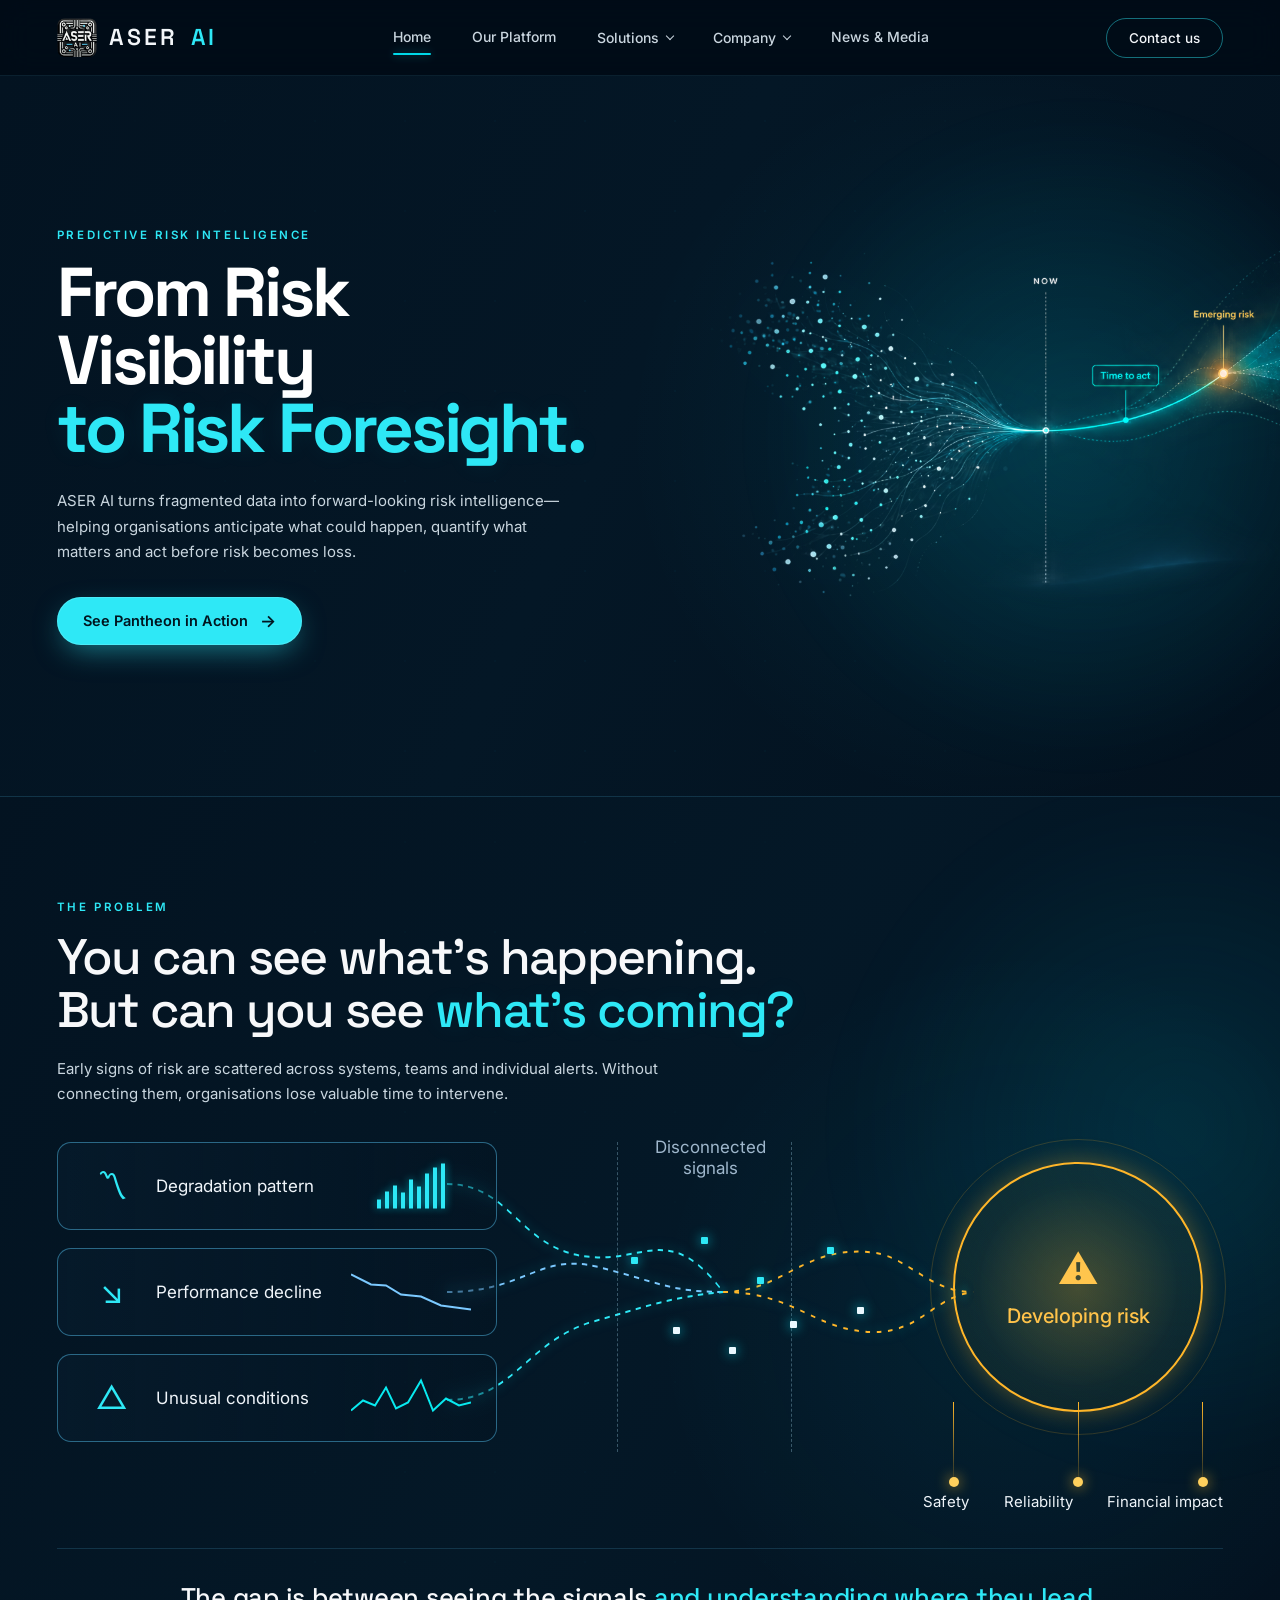
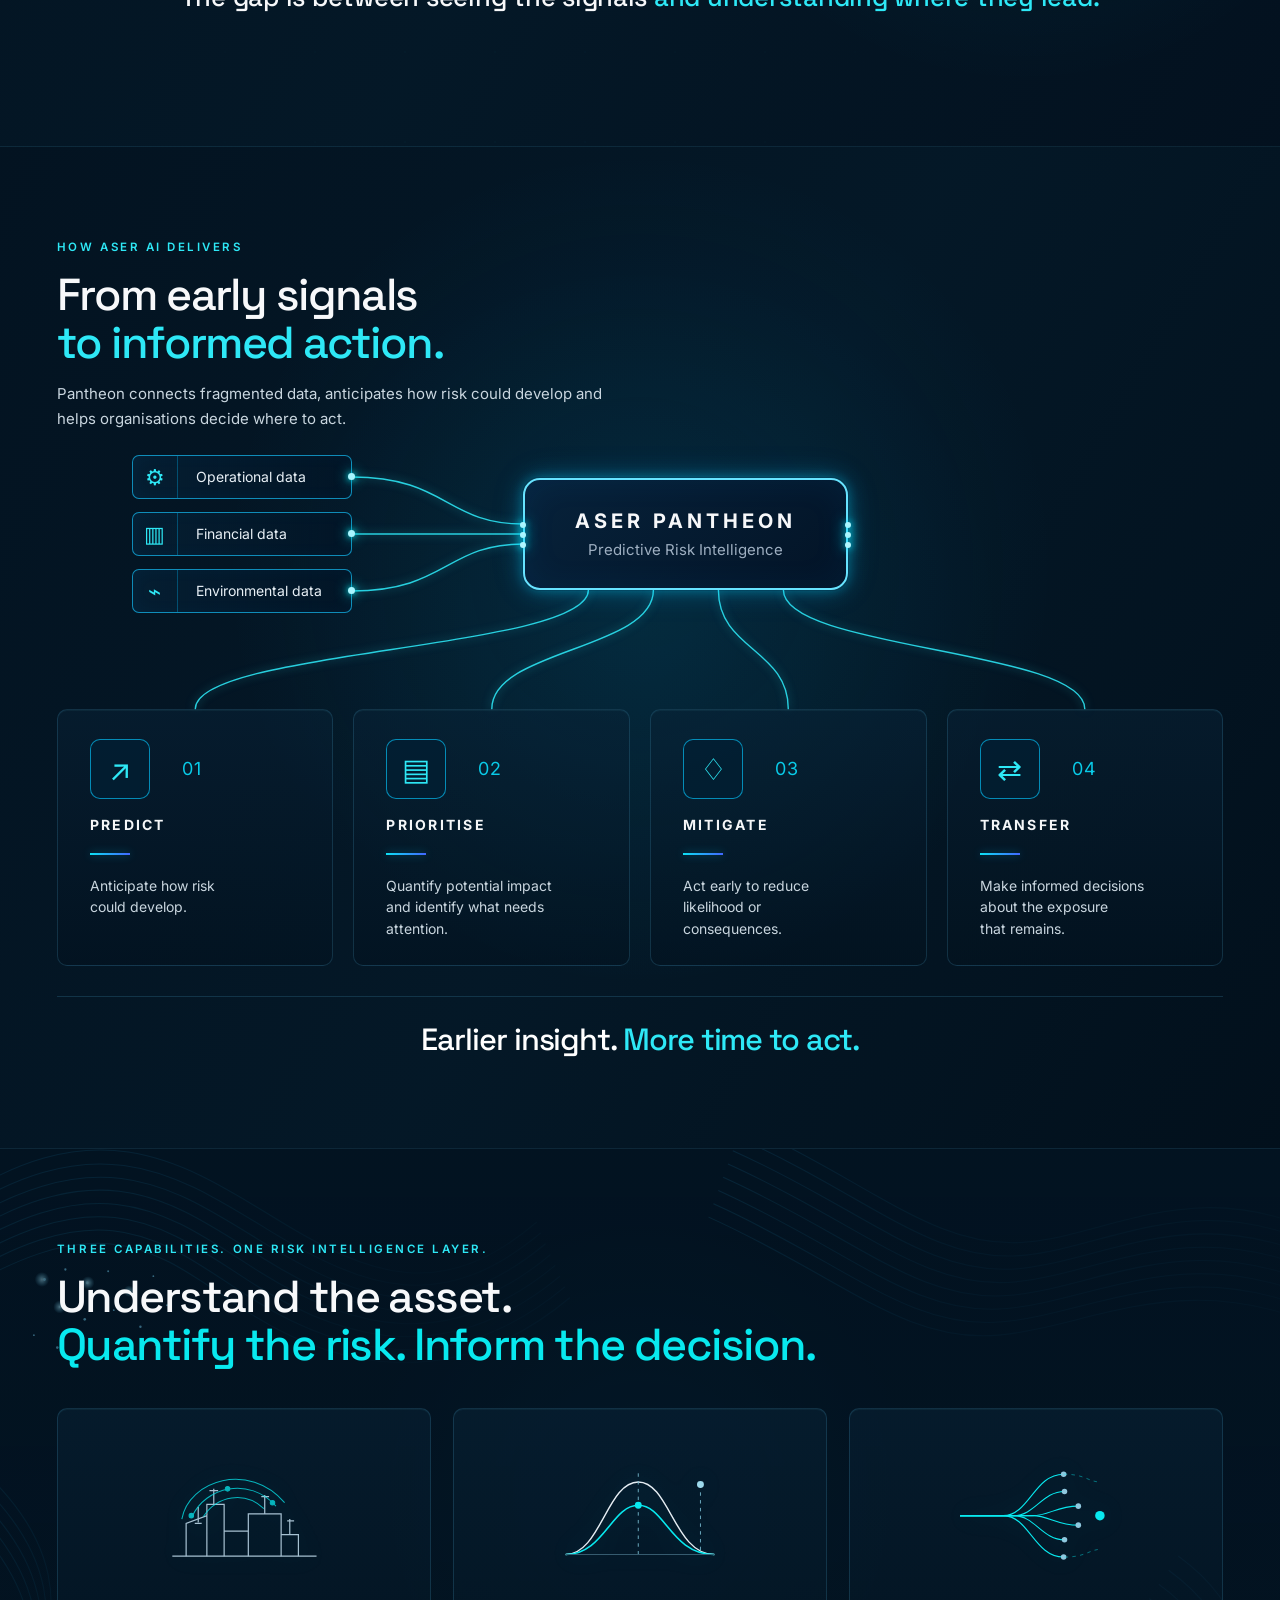
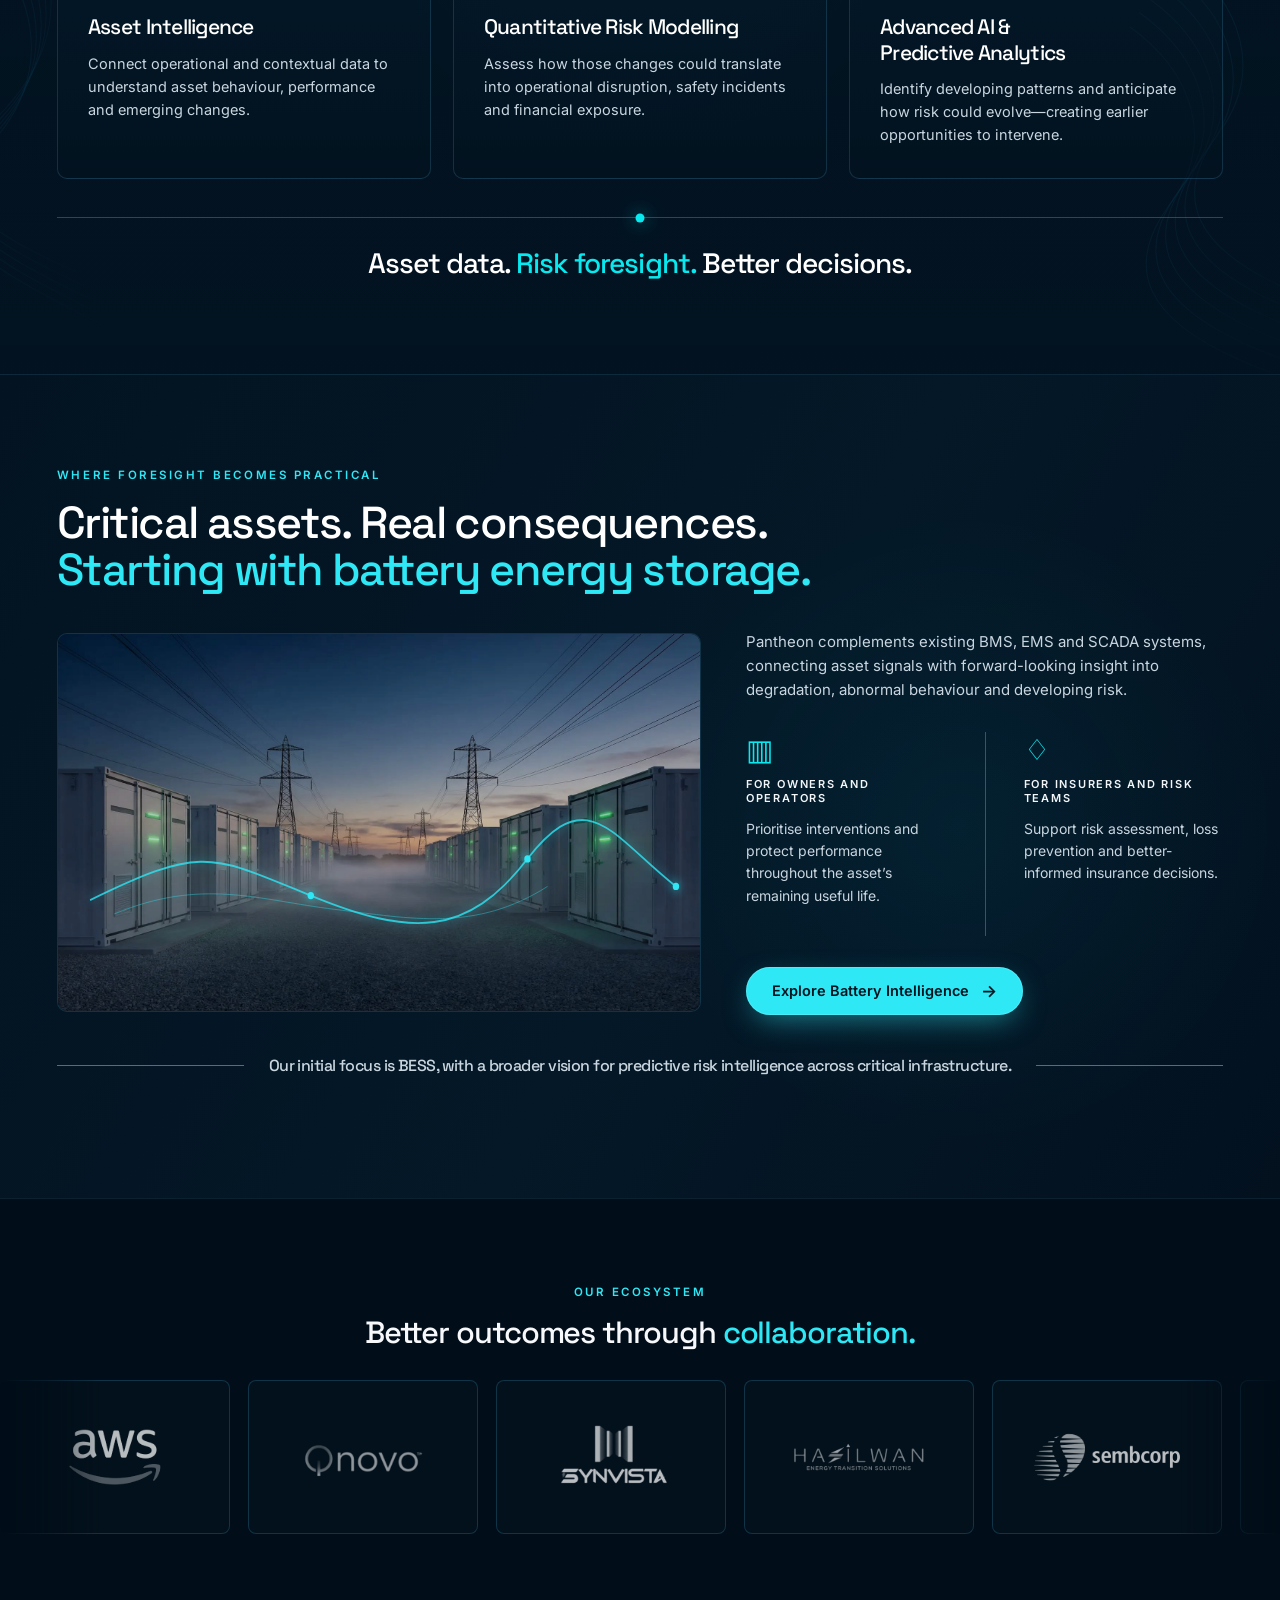
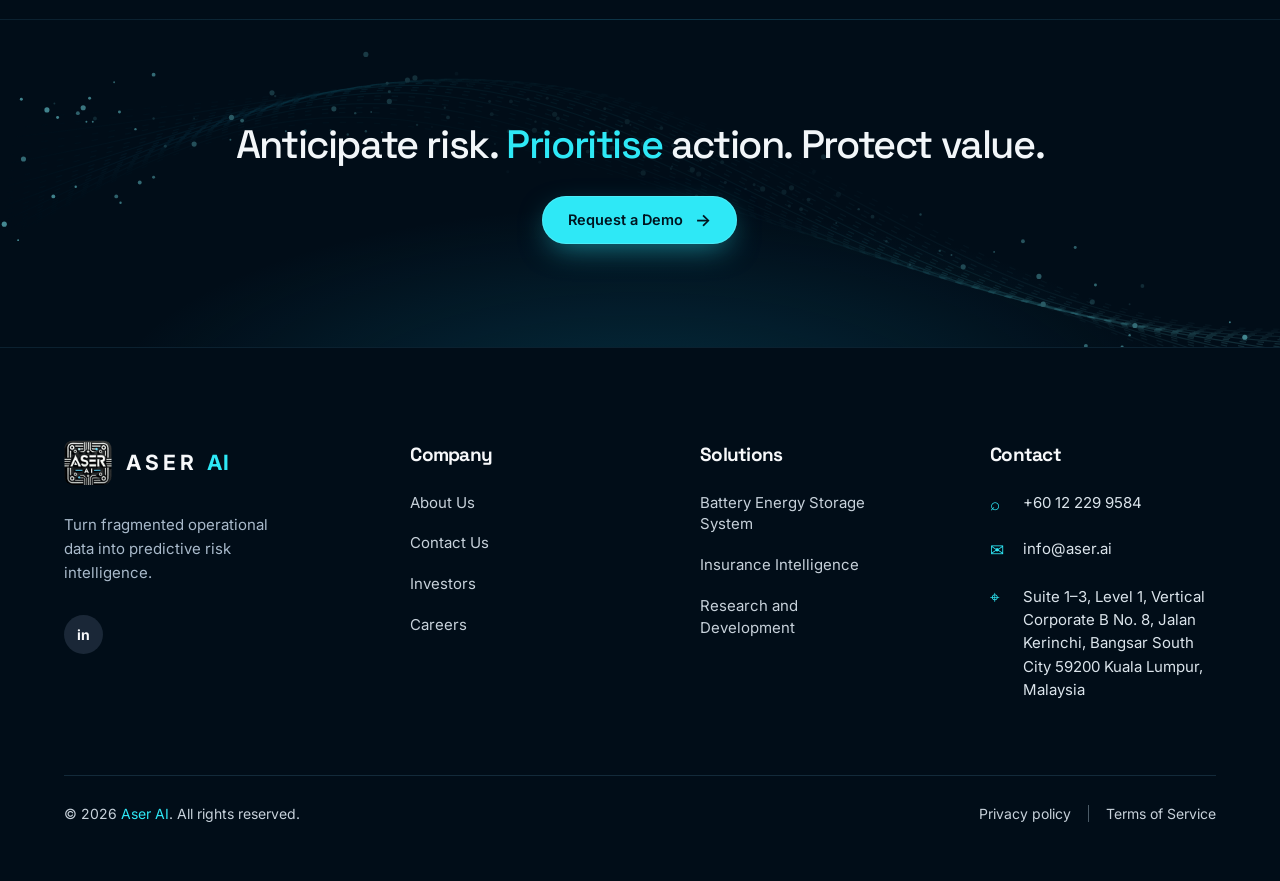
==== commit 03ccf161: "attach form with FormSubmit" ====
--- a/index.html
+++ b/index.html
@@ -921,7 +921,7 @@
         </div>
     </footer>
 
-    <script src="./script/main.js" defer></script>
+    <script src="./script/main.js?v=20261117b" defer></script>
 </body>
 
 </html>
--- a/style/main.css
+++ b/style/main.css
@@ -10846,7 +10846,7 @@
     align-items: center;
     overflow: hidden;
     isolation: isolate;
-    padding-top: 76px;
+    /* padding-top: 76px; */
     background:
         radial-gradient(ellipse at 78% 40%,
             rgba(0, 185, 220, .17),
@@ -10890,7 +10890,7 @@
 
 .aser-team-page .team-intro .team-container {
     padding-top: 45px;
-    padding-bottom: 65px;
+    /* padding-bottom: 65px; */
     text-align: center;
 }
 
--- a/style/design-system.css
+++ b/style/design-system.css
@@ -2642,6 +2642,24 @@
     min-height: 1em;
 }
 
+.pg-form-status.is-error {
+    color: #ff8a8a;
+}
+
+.pg-form-submit:disabled {
+    opacity: .65;
+    cursor: wait;
+}
+
+/* Honeypot field: kept off-screen for people, still visible to bots */
+.pg-hp {
+    position: absolute;
+    left: -9999px;
+    width: 1px;
+    height: 1px;
+    overflow: hidden;
+}
+
 /* ---------- Careers note ---------- */
 
 .pg-note {
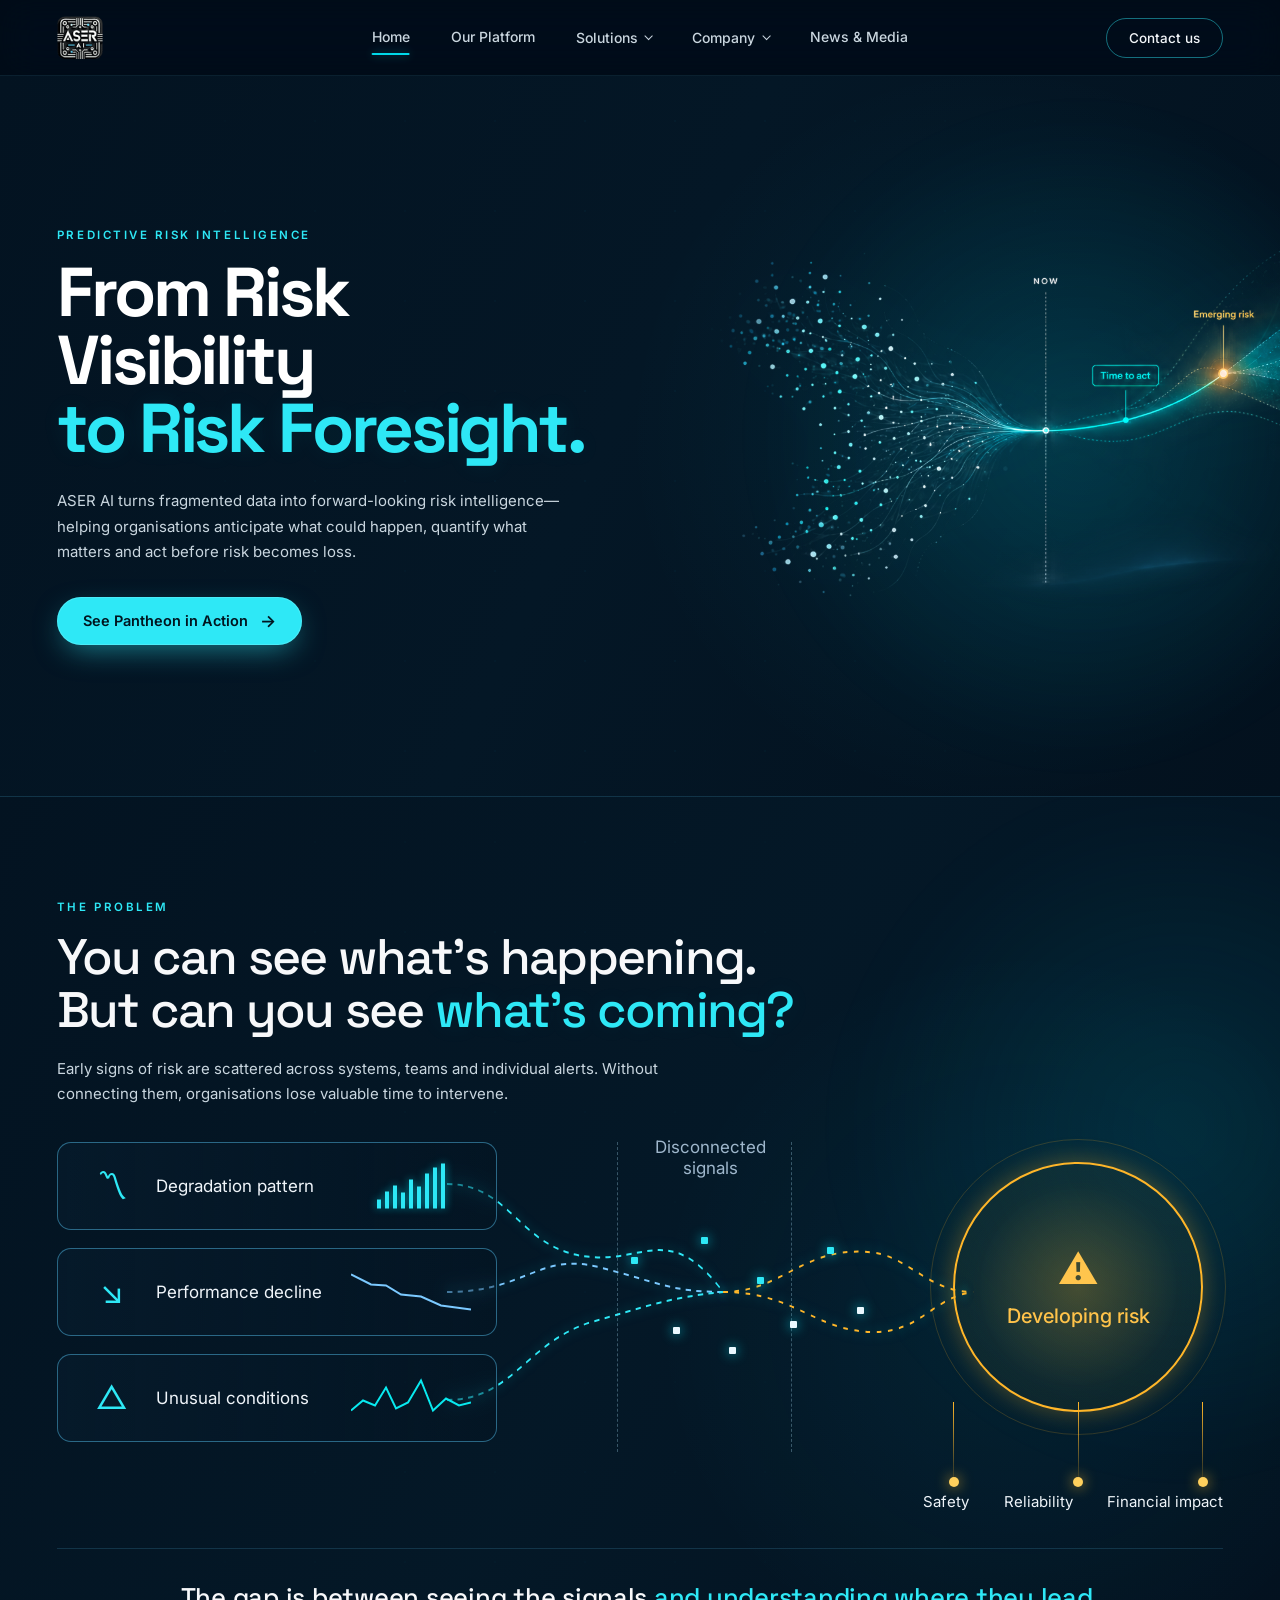
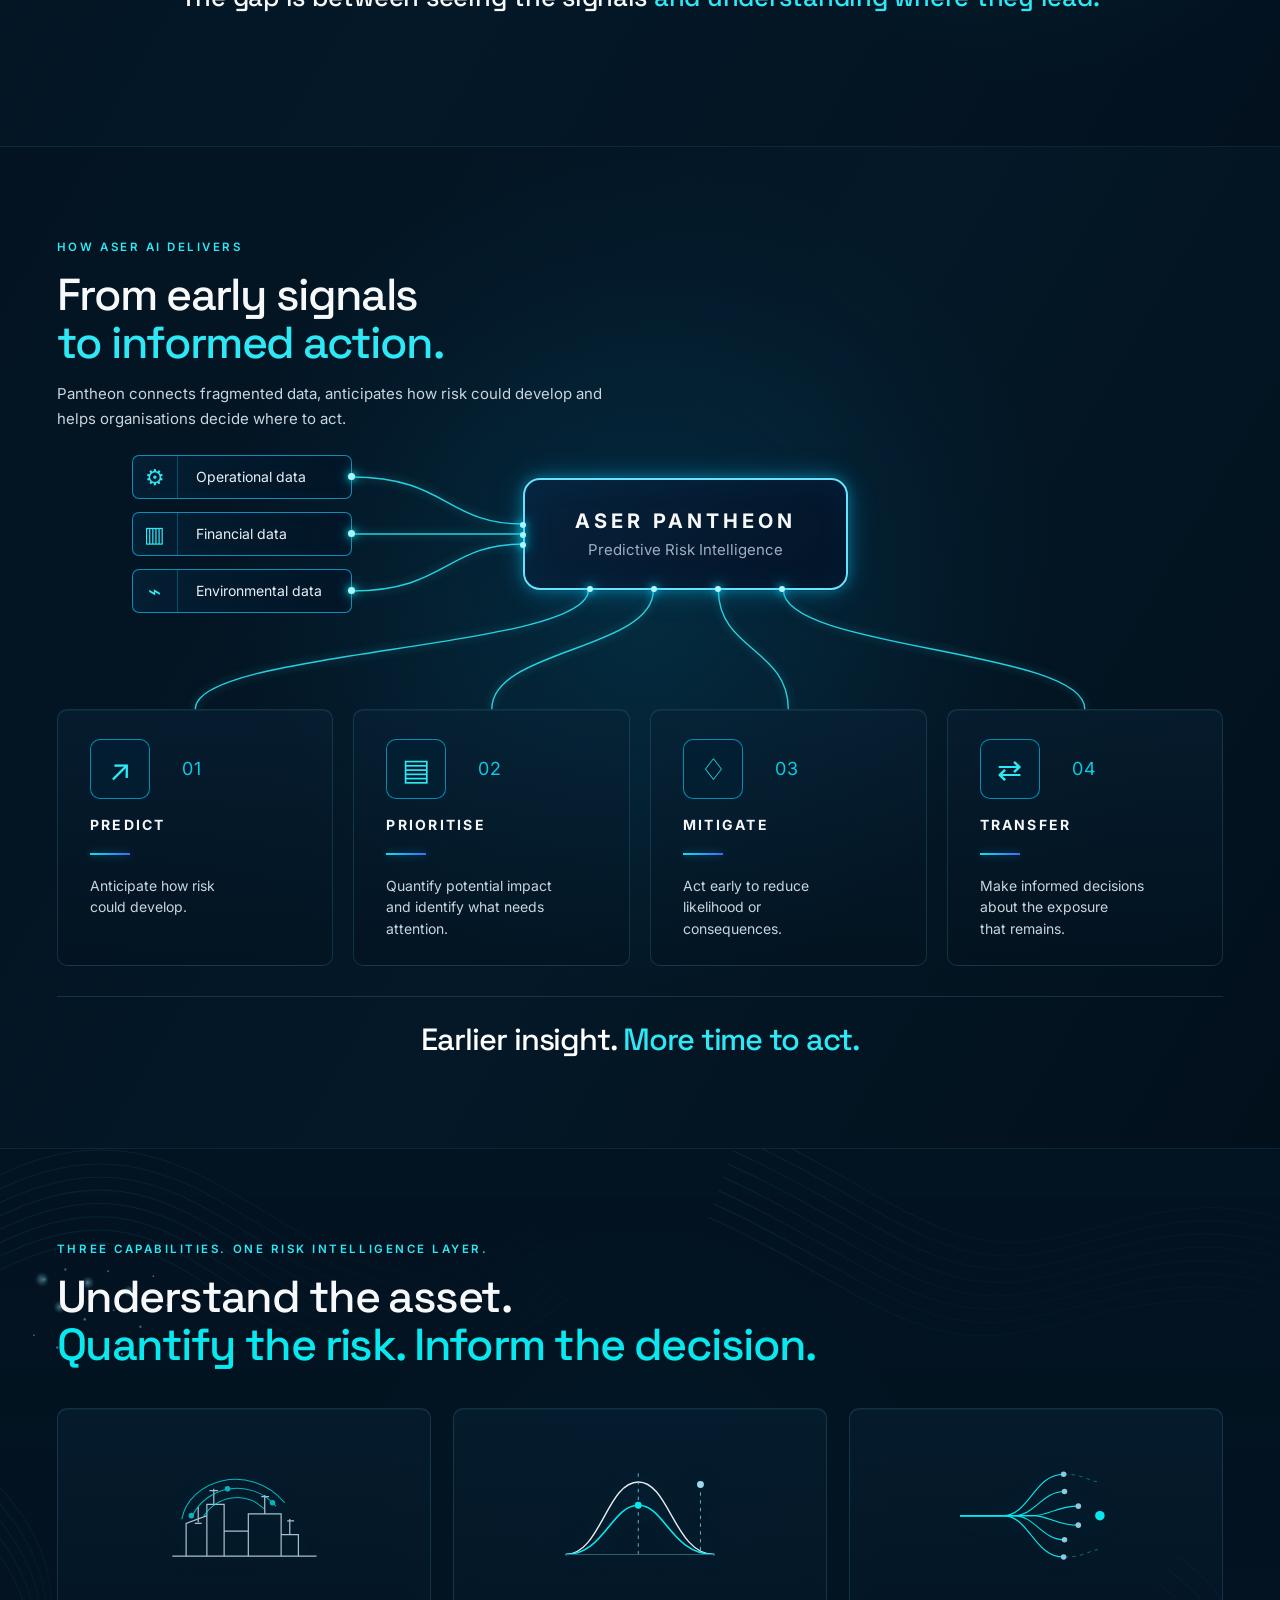
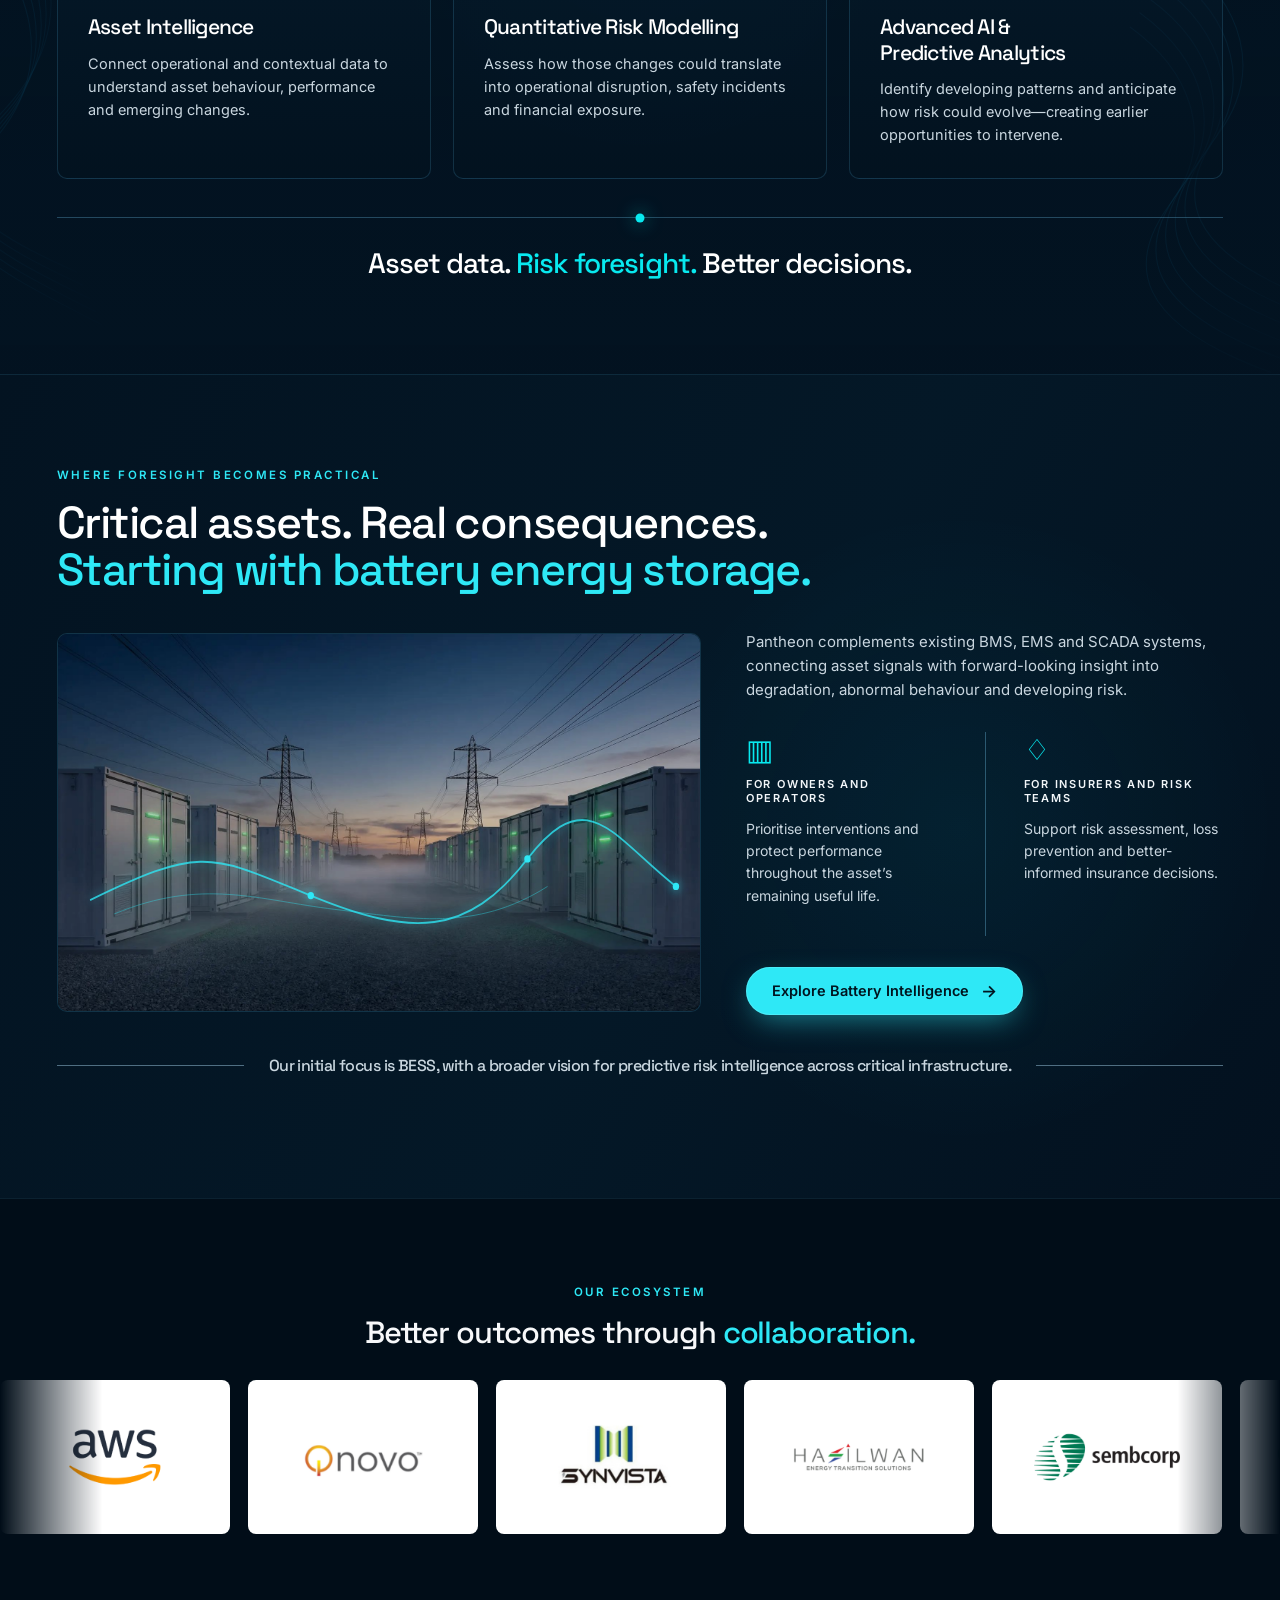
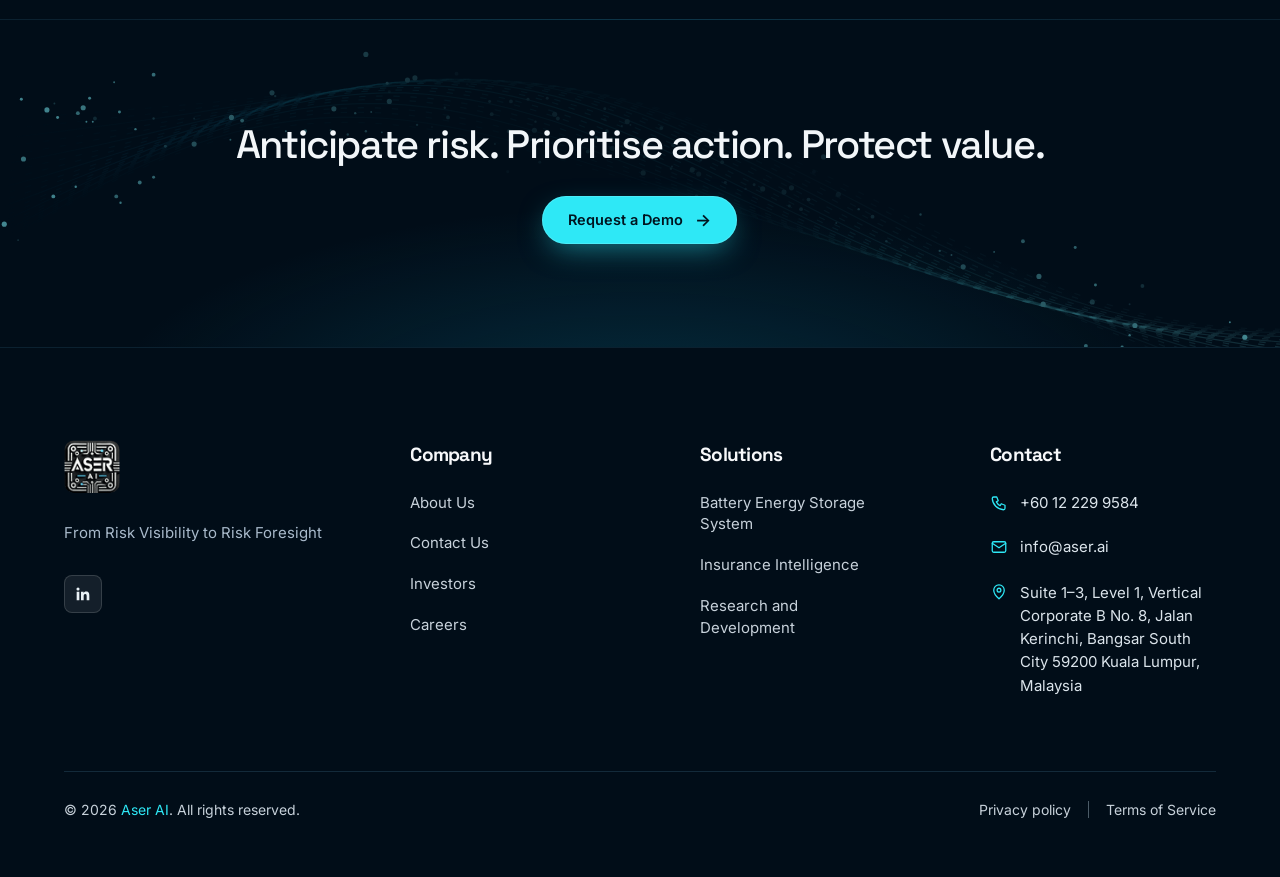
==== commit 98b162e6: "new changes" ====
--- a/index.html
+++ b/index.html
@@ -11,7 +11,7 @@
     <link href="https://fonts.googleapis.com/css2?family=Inter:wght@300;400;500;600;700&family=Space+Grotesk:wght@400;500;600;700&display=swap" rel="stylesheet">
     <link rel="stylesheet" href="./style/main.css">
     <link rel="stylesheet" href="./style/responsive.css">
-    <link rel="stylesheet" href="./style/design-system.css">
+    <link rel="stylesheet" href="./style/design-system.css?v=20261120">
 </head>
 
 <body>
@@ -45,7 +45,7 @@
 
     <header class="site-header">
 
-        <a href="./index.html" class="logo" aria-label="ASER AI home"><img class="logo-mark" src="./assets/images/aser-logo.png" alt="" width="40" height="38"><span class="logo-text">ASER <span>AI</span></span></a>
+        <a href="./index.html" class="logo" aria-label="ASER AI home"><img class="logo-mark" src="./assets/images/aser-logo.png" alt="ASER AI" width="40" height="38"></a>
 
         <nav class="main-nav" id="mainNavigation" aria-label="Main">
 
@@ -421,7 +421,7 @@
                         <strong>ASER PANTHEON</strong>
                         <span>Predictive Risk Intelligence</span>
                         <b class="aser3-port p1"></b><b class="aser3-port p2"></b><b class="aser3-port p3"></b>
-                        <b class="aser3-port r1"></b><b class="aser3-port r2"></b><b class="aser3-port r3"></b>
+                        <b class="aser3-port b1"></b><b class="aser3-port b2"></b><b class="aser3-port b3"></b><b class="aser3-port b4"></b>
                     </div>
 
                     <div class="aser3-cards">
@@ -819,7 +819,7 @@
         <section class="ds-cta-band" aria-labelledby="homeCtaTitle">
             <div class="ds-cta-band-bg" aria-hidden="true"><img class="ds-flow" src="./assets/images/flow-wave.svg" alt="" aria-hidden="true"></div>
             <div class="ds-cta-band-inner reveal">
-                <h2 id="homeCtaTitle">Anticipate risk. <em>Prioritise</em> action. Protect value.</h2>
+                <h2 id="homeCtaTitle">Anticipate risk. Prioritise action. Protect value.</h2>
                 <a href="mailto:info@aser.ai?subject=Pantheon%20demo" class="hero-button ds-button">Request a Demo <span>→</span></a>
             </div>
         </section>
@@ -834,21 +834,12 @@
                 <!-- BRAND -->
                 <div class="aser-footer-brand">
                     <div class="aser-footer-logo-wrap">
-                        <img class="aser-footer-logo-img" src="./assets/images/aser-logo.png" alt="" width="48" height="46">
-                        <div class="aser-footer-logo">
-                            ASER <span>AI</span>
-                        </div>
-                    </div>
-
-                    <p>
-                        Turn fragmented operational<br>
-                        data into predictive risk<br>
-                        intelligence.
-                    </p>
-
-                    <a href="#" class="aser-footer-social" aria-label="LinkedIn">
-                        in
-                    </a>
+                        <img class="aser-footer-logo-img" src="./assets/images/aser-logo.png" alt="ASER AI" width="48" height="46">
+                    </div>
+
+                    <p class="aser-footer-tagline">From Risk Visibility to Risk Foresight</p>
+
+                    <a href="https://www.linkedin.com/company/aser-ai/" class="aser-footer-social" aria-label="ASER AI on LinkedIn" target="_blank" rel="noopener"><svg viewBox="0 0 24 24" aria-hidden="true"><path d="M20.45 20.45h-3.56v-5.57c0-1.33-.02-3.04-1.85-3.04-1.85 0-2.14 1.45-2.14 2.94v5.67H9.35V9h3.41v1.56h.05c.48-.9 1.64-1.85 3.37-1.85 3.6 0 4.27 2.37 4.27 5.46v6.28zM5.34 7.43a2.06 2.06 0 1 1 0-4.13 2.06 2.06 0 0 1 0 4.13zM7.12 20.45H3.56V9h3.56v11.45z"/></svg></a>
                 </div>
 
                 <!-- COMPANY -->
@@ -878,19 +869,19 @@
                     <ul class="aser-footer-contact-list">
                         <li>
                             <a href="tel:+60122299584" class="aser-footer-contact-link">
-                                <span class="aser-footer-contact-icon">⌕</span>
+                                <span class="aser-footer-contact-icon"><svg viewBox="0 0 24 24" aria-hidden="true"><path d="M5 4h4l2 5-2.5 1.5a11 11 0 0 0 5 5L15 13l5 2v4a2 2 0 0 1-2 2A16 16 0 0 1 3 6a2 2 0 0 1 2-2"/></svg></span>
                                 <span class="aser-footer-contact-text">+60 12 229 9584</span>
                             </a>
                         </li>
                         <li>
                             <a href="mailto:info@aser.ai" class="aser-footer-contact-link">
-                                <span class="aser-footer-contact-icon">✉</span>
+                                <span class="aser-footer-contact-icon"><svg viewBox="0 0 24 24" aria-hidden="true"><rect x="3" y="5" width="18" height="14" rx="2"/><path d="m3 7 9 6 9-6"/></svg></span>
                                 <span class="aser-footer-contact-text">info@aser.ai</span>
                             </a>
                         </li>
                         <li>
                             <div class="aser-footer-contact-link">
-                                <span class="aser-footer-contact-icon">⌖</span>
+                                <span class="aser-footer-contact-icon"><svg viewBox="0 0 24 24" aria-hidden="true"><path d="M12 21s7-6.2 7-11.5A7 7 0 0 0 5 9.5C5 14.8 12 21 12 21z"/><circle cx="12" cy="9.5" r="2.5"/></svg></span>
                                 <span class="aser-footer-address">
                                     Suite 1–3, Level 1, Vertical<br>
                                     Corporate B No. 8, Jalan<br>
@@ -921,7 +912,7 @@
         </div>
     </footer>
 
-    <script src="./script/main.js?v=20261117b" defer></script>
+    <script src="./script/main.js?v=20261120" defer></script>
 </body>
 
 </html>
--- a/style/main.css
+++ b/style/main.css
@@ -6670,7 +6670,7 @@
 
     .insurance-hero-grid {
         min-height: auto;
-        padding-top: 130px;
+        /* padding-top: 130px; */
         padding-bottom: 30px;
         grid-template-columns: 1fr;
         gap: 0;
--- a/style/design-system.css
+++ b/style/design-system.css
@@ -4592,3 +4592,736 @@
     .ha-bar { transform: none; }
     .ha-dot { display: none; }
 }
+
+
+/* =========================================================
+   WEBSITE CORRECTIONS — Sharath review (Nov 2026)
+========================================================= */
+
+/* 1–2. Header: logo only, aligned with page content; fixed (never
+   scrolls away) with a frosted-glass blur over the content behind it. */
+.site-header {
+    position: fixed;
+    top: 0;
+    left: 0;
+    right: 0;
+    width: 100%;
+    padding-left: max(var(--ds-gutter), calc((100% - var(--ds-max)) / 2));
+    padding-right: max(var(--ds-gutter), calc((100% - var(--ds-max)) / 2));
+    background: rgba(1, 12, 22, .55);
+    backdrop-filter: blur(18px) saturate(160%);
+    -webkit-backdrop-filter: blur(18px) saturate(160%);
+}
+
+.site-header.is-scrolled {
+    background: rgba(1, 11, 20, .68);
+}
+
+body {
+    padding-top: 76px;
+}
+
+@media (max-width: 1100px) {
+    body {
+        padding-top: 68px;
+    }
+
+    .site-header .main-nav {
+        background: rgba(1, 12, 22, .97);
+    }
+}
+
+.site-header .logo {
+    gap: 0;
+}
+
+.site-header .logo .logo-mark {
+    width: 46px;
+}
+
+@media (max-width: 640px) {
+    .site-header .logo .logo-mark {
+        width: 40px;
+    }
+}
+
+/* 7, 9, 16. Footer brand: logo only + new tagline, same size on every page */
+.aser-footer .aser-footer-logo-wrap {
+    display: flex;
+    align-items: center;
+    gap: 0;
+}
+
+.aser-footer .aser-footer-logo-img,
+.aser-footer img.aser-footer-logo-img {
+    width: 56px !important;
+    height: auto !important;
+    max-width: 56px !important;
+    border-radius: 10px;
+}
+
+.aser-footer .aser-footer-tagline {
+    max-width: 280px;
+    margin: 22px 0 0;
+    color: #a9bacb;
+    font-size: 15px;
+    line-height: 1.6;
+}
+
+/* 6. LinkedIn: whole icon turns LinkedIn blue on hover */
+.aser-footer .aser-footer-social {
+    width: 38px;
+    height: 38px;
+    border-radius: 8px;
+    display: grid;
+    place-items: center;
+    background: rgba(255, 255, 255, .08);
+    border: 1px solid rgba(255, 255, 255, .14);
+    color: #e9f1f6;
+    transition: background .25s ease, border-color .25s ease, color .25s ease, transform .25s ease;
+}
+
+.aser-footer .aser-footer-social svg {
+    width: 18px;
+    height: 18px;
+    fill: currentColor;
+}
+
+.aser-footer .aser-footer-social:hover,
+.aser-footer .aser-footer-social:focus-visible {
+    background: #0a66c2;
+    border-color: #0a66c2;
+    color: #fff;
+    box-shadow: none;
+    transform: translateY(-2px);
+}
+
+/* 8. Footer contact icons — same line icons as the Contact page */
+.aser-footer .aser-footer-contact-icon {
+    flex: 0 0 18px;
+    display: inline-flex;
+    padding-top: 2px;
+    color: var(--ds-cyan);
+}
+
+.aser-footer .aser-footer-contact-icon svg {
+    width: 18px;
+    height: 18px;
+    fill: none;
+    stroke: currentColor;
+    stroke-width: 1.7;
+    stroke-linecap: round;
+    stroke-linejoin: round;
+}
+
+/* 4. Our Ecosystem: partner logos in their original colours */
+body .way-partners .way-partner {
+    background: #ffffff;
+    border-color: rgba(255, 255, 255, .9);
+}
+
+body .way-partners .way-partner img,
+.way-partner img {
+    filter: none !important;
+    mix-blend-mode: normal;
+    opacity: 1;
+}
+
+body .way-partners .way-partner:hover {
+    background: #ffffff;
+    border-color: var(--ds-cyan);
+    box-shadow: 0 0 0 1px var(--ds-cyan), 0 10px 30px -12px rgba(46, 232, 246, .45);
+}
+
+/* Desktop: keep the main menu centred now the wordmark is gone */
+@media (min-width: 1101px) {
+    .site-header .main-nav {
+        position: absolute;
+        left: 50%;
+        transform: translateX(-50%);
+    }
+}
+
+/* 11–12. Platform architecture + icon set (SVG line icons) */
+.architecture .line-icon,
+.architecture .core-module > span,
+.capabilities .cap-icon,
+.bess-tags span > svg {
+    display: inline-flex;
+    align-items: center;
+    justify-content: center;
+    color: var(--ds-cyan);
+}
+
+.architecture .line-icon svg,
+.architecture .core-module > span svg,
+.capabilities .cap-icon svg,
+.bess-tags span > svg {
+    width: 26px;
+    height: 26px;
+    fill: none;
+    stroke: currentColor;
+    stroke-width: 1.7;
+    stroke-linecap: round;
+    stroke-linejoin: round;
+}
+
+.architecture .line-icon svg .fill {
+    fill: currentColor;
+    stroke: none;
+}
+
+.architecture .core-module > span {
+    flex: 0 0 26px;
+}
+
+.capabilities .cap-icon svg {
+    width: 30px;
+    height: 30px;
+}
+
+.bess-tags span > svg {
+    flex: 0 0 22px;
+    width: 22px;
+    height: 22px;
+}
+
+.architecture .architecture-lines {
+    overflow: visible;
+}
+
+/* =========================================================
+   PLATFORM — "Aser Pantheon in action" screen viewer
+========================================================= */
+.pia-section {
+    position: relative;
+    border-top: 1px solid var(--ds-divider);
+    background:
+        radial-gradient(60% 50% at 60% 55%, rgba(46, 232, 246, .07), transparent 70%),
+        var(--ds-bg);
+    overflow: hidden;
+}
+
+.pia-inner {
+    width: var(--ds-container);
+    margin: 0 auto;
+}
+
+.pia-section .section-heading h2 span {
+    color: var(--ds-cyan);
+}
+
+.pia-viewer {
+    margin-top: clamp(32px, 4vw, 52px);
+    display: grid;
+    grid-template-columns: minmax(220px, 268px) 1fr;
+    gap: clamp(20px, 3vw, 40px);
+    align-items: start;
+}
+
+.pia-tabs {
+    display: flex;
+    flex-direction: column;
+    gap: 4px;
+}
+
+.pia-tab {
+    position: relative;
+    display: flex;
+    align-items: center;
+    gap: 14px;
+    width: 100%;
+    padding: 11px 14px;
+    border: 1px solid transparent;
+    border-radius: 8px;
+    background: transparent;
+    color: var(--ds-text-2, #a9bacb);
+    font: 500 14px/1.3 var(--ds-sans, Inter, sans-serif);
+    text-align: left;
+    cursor: pointer;
+    overflow: hidden;
+    transition: color .25s ease, background .25s ease, border-color .25s ease;
+}
+
+.pia-tab:hover {
+    color: #fff;
+    background: rgba(46, 232, 246, .04);
+}
+
+.pia-tab.is-active {
+    color: #fff;
+    border-color: rgba(46, 232, 246, .35);
+    background: linear-gradient(90deg, rgba(46, 232, 246, .10), rgba(46, 232, 246, .02));
+}
+
+.pia-num {
+    flex: 0 0 auto;
+    color: rgba(46, 232, 246, .55);
+    font-size: 12px;
+    font-weight: 600;
+    letter-spacing: 1px;
+    font-variant-numeric: tabular-nums;
+}
+
+.pia-tab.is-active .pia-num {
+    color: var(--ds-cyan);
+}
+
+.pia-progress {
+    position: absolute;
+    left: 0;
+    bottom: 0;
+    height: 2px;
+    width: 0;
+    background: var(--ds-cyan);
+    opacity: 0;
+}
+
+.pia-tab.is-active .pia-progress {
+    opacity: 1;
+    animation: piaProgress var(--pia-interval, 6000ms) linear forwards;
+}
+
+.pia-viewer.is-paused .pia-tab.is-active .pia-progress {
+    animation-play-state: paused;
+}
+
+@keyframes piaProgress {
+    from { width: 0; }
+    to { width: 100%; }
+}
+
+.pia-stage {
+    min-width: 0;
+}
+
+.pia-slide {
+    margin: 0;
+    animation: piaIn .55s var(--ds-ease, ease) both;
+}
+
+.pia-slide[hidden] {
+    display: none;
+}
+
+@keyframes piaIn {
+    from { opacity: 0; transform: translateY(10px); }
+    to { opacity: 1; transform: none; }
+}
+
+.pia-caption {
+    min-height: 52px;
+    margin: 0 0 18px;
+    padding-left: 16px;
+    border-left: 2px solid var(--ds-cyan);
+    color: var(--ds-text, #eaf2f7);
+    font-size: clamp(16px, 1.35vw, 19px);
+    line-height: 1.45;
+    display: flex;
+    align-items: center;
+}
+
+.pia-screen {
+    border: 1px solid rgba(46, 232, 246, .28);
+    border-radius: 14px;
+    overflow: hidden;
+    background: #0a1a28;
+    box-shadow:
+        0 40px 80px -40px rgba(0, 0, 0, .9),
+        0 0 60px -20px rgba(46, 232, 246, .25);
+}
+
+.pia-chrome {
+    display: flex;
+    align-items: center;
+    gap: 7px;
+    height: 34px;
+    padding: 0 14px;
+    border-bottom: 1px solid rgba(46, 232, 246, .14);
+    background: rgba(4, 20, 33, .95);
+}
+
+.pia-chrome i {
+    width: 9px;
+    height: 9px;
+    border-radius: 50%;
+    background: rgba(255, 255, 255, .16);
+}
+
+.pia-chrome span {
+    margin-left: 12px;
+    color: #6f8597;
+    font-size: 11px;
+    letter-spacing: .4px;
+}
+
+.pia-image {
+    aspect-ratio: 16 / 9.4;
+    display: grid;
+    place-items: center;
+    background: #eef2f7;
+}
+
+.pia-image img {
+    display: block;
+    width: 100%;
+    height: 100%;
+    object-fit: contain;
+    object-position: center top;
+}
+
+.pia-controls {
+    display: flex;
+    align-items: center;
+    justify-content: flex-end;
+    gap: 14px;
+    margin-top: 18px;
+}
+
+.pia-count {
+    color: #8799a9;
+    font-size: 13px;
+    letter-spacing: 1px;
+    font-variant-numeric: tabular-nums;
+}
+
+.pia-count b {
+    color: #fff;
+    font-weight: 600;
+}
+
+.pia-arrow {
+    width: 42px;
+    height: 42px;
+    display: grid;
+    place-items: center;
+    border: 1px solid rgba(46, 232, 246, .4);
+    border-radius: 50%;
+    background: transparent;
+    color: var(--ds-cyan);
+    cursor: pointer;
+    transition: background .25s ease, color .25s ease;
+}
+
+.pia-arrow:hover,
+.pia-arrow:focus-visible {
+    background: var(--ds-cyan);
+    color: #021320;
+}
+
+.pia-arrow svg {
+    width: 18px;
+    height: 18px;
+    fill: none;
+    stroke: currentColor;
+    stroke-width: 2;
+    stroke-linecap: round;
+    stroke-linejoin: round;
+}
+
+.pia-tab:focus-visible,
+.pia-arrow:focus-visible {
+    outline: 2px solid var(--ds-cyan);
+    outline-offset: 2px;
+}
+
+@media (max-width: 900px) {
+    .pia-viewer {
+        grid-template-columns: 1fr;
+    }
+
+    .pia-tabs {
+        flex-direction: row;
+        overflow-x: auto;
+        gap: 8px;
+        padding-bottom: 6px;
+        scrollbar-width: none;
+    }
+
+    .pia-tabs::-webkit-scrollbar {
+        display: none;
+    }
+
+    .pia-tab {
+        flex: 0 0 auto;
+        width: auto;
+        border-color: rgba(46, 232, 246, .18);
+        white-space: nowrap;
+    }
+
+    .pia-caption {
+        min-height: 0;
+    }
+}
+
+@media (max-width: 560px) {
+    .pia-chrome span {
+        display: none;
+    }
+
+    .pia-controls {
+        justify-content: center;
+    }
+}
+
+@media (prefers-reduced-motion: reduce) {
+    .pia-slide { animation: none; }
+    .pia-tab.is-active .pia-progress { animation: none; width: 100%; }
+}
+
+/* 3. Home "How ASER AI delivers": output ports sit on the bottom edge,
+   exactly where the four outgoing connector lines leave the core. */
+.aser3-core .aser3-port.b1,
+.aser3-core .aser3-port.b2,
+.aser3-core .aser3-port.b3,
+.aser3-core .aser3-port.b4 {
+    top: auto;
+    right: auto;
+    bottom: -4px;
+    transform: translateX(-50%);
+}
+
+.aser3-core .aser3-port.b1 { left: 20%; }
+.aser3-core .aser3-port.b2 { left: 40%; }
+.aser3-core .aser3-port.b3 { left: 60%; }
+.aser3-core .aser3-port.b4 { left: 80%; }
+
+/* 13. BESS hero: lines flow from the BESS unit out to the dashboards */
+.solution-hero-visual .data-connections {
+    overflow: visible;
+}
+
+.solution-hero-visual .connection-lines path {
+    opacity: .7;
+    stroke-dasharray: 7 7;
+    animation: bessFlowOut 2.6s linear infinite;
+}
+
+.solution-hero-visual .connection-lines path:nth-child(2) { animation-delay: -.8s; }
+.solution-hero-visual .connection-lines path:nth-child(3) { animation-delay: -1.6s; }
+
+@keyframes bessFlowOut {
+    from { stroke-dashoffset: 0; }
+    to { stroke-dashoffset: -28; }
+}
+
+.solution-hero-visual .connection-particles circle {
+    animation: none;
+}
+
+.solution-hero-visual .connection-particles .node-source {
+    animation: bessSourcePulse 2.2s ease-in-out infinite;
+}
+
+@keyframes bessSourcePulse {
+    0%, 100% { opacity: .65; }
+    50% { opacity: 1; }
+}
+
+/* Battery health panel sits on its connection point */
+@media (min-width: 1001px) {
+    .solution-hero .battery-panel {
+        top: 17%;
+        left: 22%;
+    }
+}
+
+/* Mini charts draw forward, fade out, then restart from the start */
+.solution-hero-visual .chart-line {
+    stroke-dasharray: 400;
+    stroke-dashoffset: 400;
+    animation: chartForward 5s ease-in-out infinite;
+}
+
+.solution-hero-visual .hero-data-panel:nth-of-type(2) .chart-line { animation-delay: .6s; }
+.solution-hero-visual .hero-data-panel:nth-of-type(3) .chart-line { animation-delay: 1.2s; }
+
+@keyframes chartForward {
+    0% { stroke-dashoffset: 400; opacity: 1; }
+    65% { stroke-dashoffset: 0; opacity: 1; }
+    85% { stroke-dashoffset: 0; opacity: 0; }
+    100% { stroke-dashoffset: 0; opacity: 0; }
+}
+
+@media (prefers-reduced-motion: reduce) {
+    .solution-hero-visual .chart-line { animation: none; stroke-dashoffset: 0; }
+    .solution-hero-visual .connection-lines path { animation: none; }
+}
+
+/* =========================================================
+   14. Insurance hero — redrawn BESS container + link lines
+========================================================= */
+.insurance-hero-art .bess-container-art {
+    perspective: none;
+    filter: drop-shadow(0 0 18px rgba(0, 184, 230, .28));
+}
+
+.bess-container-art .bess-svg {
+    position: absolute;
+    inset: 0;
+    width: 100%;
+    height: 100%;
+    overflow: visible;
+}
+
+.bess-svg .bess-plinth { fill: rgba(10, 44, 62, .85); stroke: rgba(95, 211, 244, .35); stroke-width: 1; }
+.bess-svg .bess-roof { fill: url(#bessRoof); stroke: rgba(140, 230, 250, .8); stroke-width: 1.2; stroke-linejoin: round; }
+.bess-svg .bess-edge { fill: none; stroke: rgba(170, 240, 255, .9); stroke-width: 1.3; }
+.bess-svg .bess-face-front { fill: url(#bessFront); stroke: rgba(95, 211, 244, .8); stroke-width: 1.2; }
+.bess-svg .bess-face-side { fill: url(#bessSide); stroke: rgba(95, 211, 244, .7); stroke-width: 1.2; }
+.bess-svg .bess-band { fill: rgba(0, 0, 0, .18); stroke: rgba(95, 211, 244, .35); stroke-width: .8; }
+.bess-svg .bess-label { fill: #bfefff; font: 600 8.5px/1 Inter, sans-serif; letter-spacing: 1.6px; }
+.bess-svg .bess-hazard { fill: #ffb547; }
+.bess-svg .bess-hazard-mark { stroke: #3a2600; stroke-width: 1.6; stroke-linecap: round; }
+.bess-svg .bess-door { fill: rgba(4, 26, 41, .55); stroke: rgba(95, 211, 244, .55); stroke-width: .9; }
+.bess-svg .bess-louvre { stroke: rgba(130, 220, 245, .45); stroke-width: 1.4; stroke-linecap: round; }
+.bess-svg .bess-panel-line { stroke: rgba(95, 211, 244, .22); stroke-width: .8; }
+.bess-svg .bess-handle { fill: rgba(170, 240, 255, .55); }
+.bess-svg .bess-skid { fill: rgba(2, 14, 24, .9); stroke: rgba(95, 211, 244, .4); stroke-width: .8; }
+.bess-svg .bess-hvac { fill: rgba(3, 20, 33, .7); stroke: rgba(95, 211, 244, .65); stroke-width: 1; }
+.bess-svg .bess-fan { fill: rgba(0, 0, 0, .25); stroke: rgba(130, 220, 245, .6); stroke-width: 1; }
+.bess-svg .bess-fan-hub { fill: rgba(130, 220, 245, .8); }
+.bess-svg .bess-fan-blades { stroke: rgba(130, 220, 245, .45); stroke-width: 1.2; animation: bessFan 3s linear infinite; }
+.bess-svg .bess-anchor { fill: none; }
+.bess-svg .bess-roof-node { fill: #2ee8f6; filter: drop-shadow(0 0 5px #2ee8f6); }
+
+.bess-svg .bess-led { fill: #39f29a; filter: drop-shadow(0 0 4px #39f29a); animation: bessLed 2.8s ease-in-out infinite; }
+.bess-svg .bess-led.warn { fill: #ffb547; filter: drop-shadow(0 0 4px #ffb547); }
+
+@keyframes bessLed { 0%, 100% { opacity: 1; } 50% { opacity: .35; } }
+@keyframes bessFan { to { transform: rotate(360deg); } }
+
+/* link lines overlay covers the whole art box */
+.insurance-hero-art .hero-links {
+    inset: 0;
+    left: 0;
+    top: 0;
+    width: 100%;
+    height: 100%;
+    z-index: 4;
+}
+
+.hero-links .hero-link-static path {
+    fill: none;
+    stroke: rgba(46, 232, 246, .55);
+    stroke-width: 1.4;
+}
+
+.hero-links .hero-link-risk {
+    fill: none;
+    stroke: #2ee8f6;
+    stroke-width: 1.8;
+    stroke-linecap: round;
+    stroke-dasharray: 1 7;
+    filter: drop-shadow(0 0 4px rgba(46, 232, 246, .8));
+    animation: riskDots 1.4s linear infinite;
+}
+
+@keyframes riskDots { to { stroke-dashoffset: -16; } }
+
+.hero-links .hero-link-nodes circle { fill: #2ee8f6; }
+
+@media (prefers-reduced-motion: reduce) {
+    .bess-svg .bess-fan-blades,
+    .bess-svg .bess-led,
+    .hero-links .hero-link-risk { animation: none; }
+}
+
+@media (min-width: 1001px) {
+    .insurance-hero-art .bess-container-art {
+        right: 2%;
+        bottom: 40px;
+        width: 66%;
+        height: 260px;
+    }
+
+    .insurance-hero-art .risk-profile-card {
+        top: 4%;
+    }
+}
+
+/* 15, 17, 19. One closing-line style on every solution / company CTA:
+   sits under the button, cyan vertical rule, white text (as on The ASER AI Way). */
+.aser-closing-line {
+    display: block;
+    width: fit-content;
+    max-width: 100%;
+    margin: 34px 0 0 !important;
+    padding: 2px 0 2px 16px;
+    border-left: 2px solid var(--ds-cyan);
+    color: var(--ds-text, #eaf2f7);
+    font-family: var(--ds-heading);
+    font-size: clamp(16px, 1.3vw, 19px);
+    font-weight: 600;
+    line-height: 1.45;
+    text-align: left;
+}
+
+.cta-content .aser-closing-line,
+.research-cta-content .aser-closing-line {
+    position: relative;
+    z-index: 2;
+}
+
+/* 25, 27. Leadership page headings: two clean lines on desktop */
+@media (min-width: 1101px) {
+    body .team-intro .team-container {
+        grid-template-columns: minmax(0, 1.4fr) minmax(0, 1fr);
+    }
+
+    body .team-intro .team-hero-content {
+        max-width: 780px;
+    }
+
+    body .team-intro .team-hero-content h1 {
+        font-size: clamp(34px, 3vw, 46px);
+        line-height: 1.12;
+    }
+
+    .aser-team-page .team-cta-copy h2,
+    .team-cta .team-cta-copy h2 {
+        font-size: clamp(34px, 3.2vw, 48px);
+        line-height: 1.15;
+    }
+}
+
+/* 28. News & Media closing band: eyebrow + two-line heading + intro */
+.ds-cta-band-rich .ds-cta-band-inner {
+    gap: 0;
+}
+
+.ds-cta-band-rich .pg-eyebrow {
+    margin-bottom: 18px;
+}
+
+.ds-cta-band-rich h2 {
+    margin: 0;
+    line-height: 1.15;
+}
+
+.ds-cta-band-rich h2 span {
+    color: var(--ds-cyan);
+}
+
+.ds-cta-band-rich p {
+    max-width: 620px;
+    margin: 20px auto 32px;
+    color: var(--ds-text-2, #a9bacb);
+    font-size: 16px;
+    line-height: 1.6;
+}
+
+/* BESS hero on phones: dashboards sit below the button instead of over it */
+@media (max-width: 600px) {
+    .solution-hero {
+        padding-bottom: 300px !important;
+    }
+
+    .solution-hero .solution-hero-visual {
+        top: auto;
+        bottom: 16px;
+        height: 290px;
+        width: 100%;
+        right: 0;
+    }
+}
